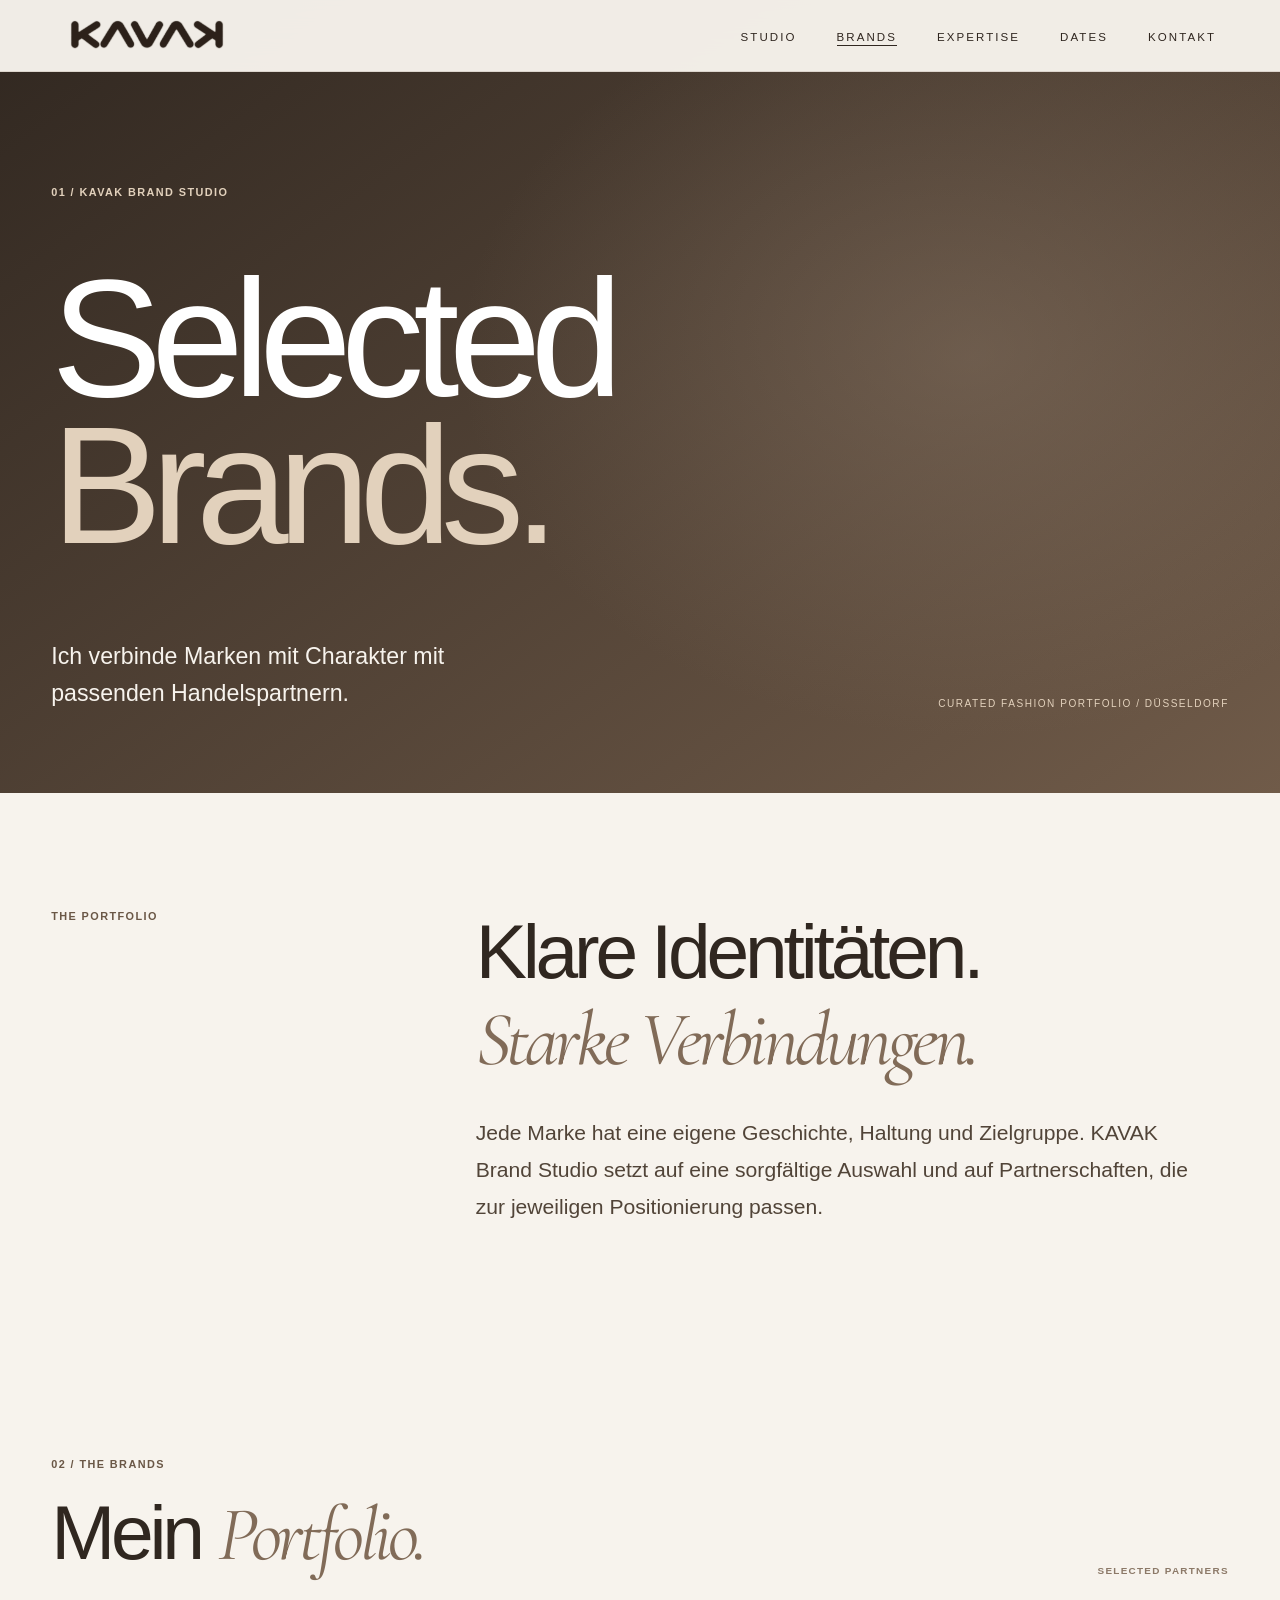
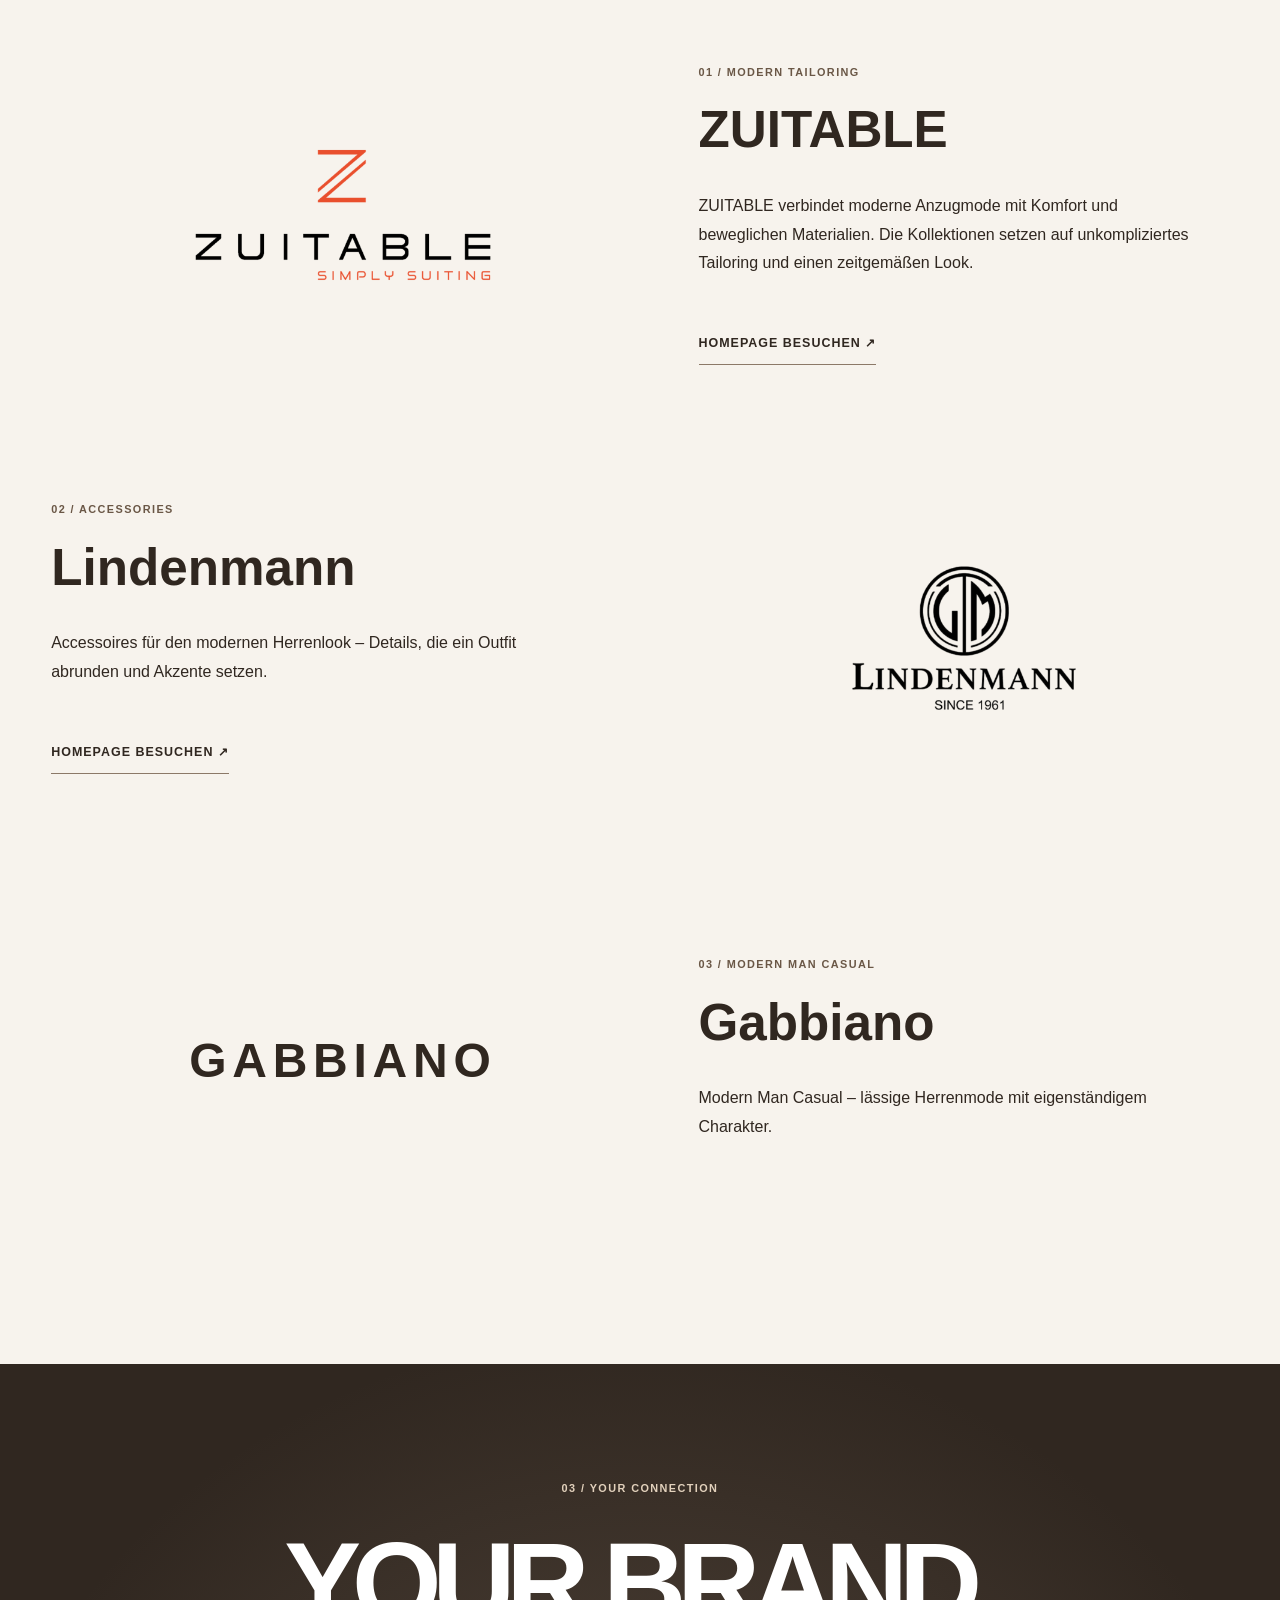
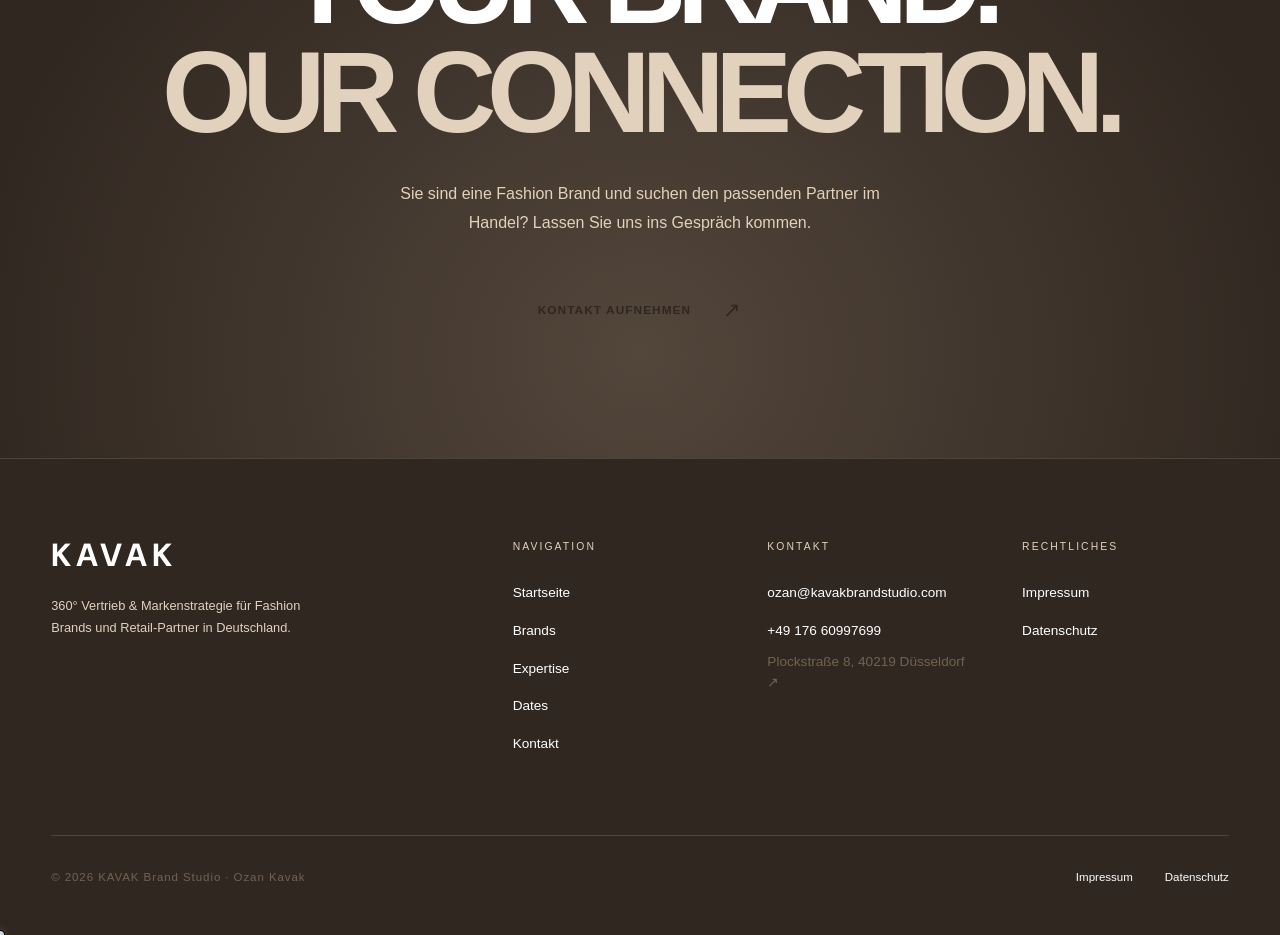
==== brands.html @ 0d3c3d38 "Match browser theme to Warm Luxury palette" ====
<!doctype html>
<html lang="de"><head><meta charset="utf-8"><meta name="viewport" content="width=device-width,initial-scale=1"><meta name="theme-color" content="#C4AB8E"><meta name="description" content="Entdecken Sie die Markenwelt von KAVAK Brand Studio – ausgewählte Fashion Brands und persönliche Vertriebspartnerschaften."><title>Brands | KAVAK Brand Studio</title><link rel="stylesheet" href="style.css"></head>
<body class="brands-editorial"><div id="nav-placeholder"></div><main id="main-content">
<section class="brands-hero"><div class="container"><p class="editorial-kicker">01 / KAVAK BRAND STUDIO</p><h1>Selected<br><em>Brands.</em></h1><div class="brands-hero__bottom"><p>Ich verbinde Marken mit Charakter mit passenden Handelspartnern.</p><span>CURATED FASHION PORTFOLIO / DÜSSELDORF</span></div></div></section>
<section class="brands-intro editorial-section"><div class="container brands-intro__grid"><p class="editorial-kicker">The Portfolio</p><div><h2 class="editorial-title">Klare Identitäten.<br><em>Starke Verbindungen.</em></h2><p class="editorial-body">Jede Marke hat eine eigene Geschichte, Haltung und Zielgruppe. KAVAK Brand Studio setzt auf eine sorgfältige Auswahl und auf Partnerschaften, die zur jeweiligen Positionierung passen.</p></div></div></section>
<section class="brands-collection editorial-section" aria-labelledby="brands-collection-heading"><div class="container"><div class="brands-collection__head"><div><p class="editorial-kicker">02 / The Brands</p><h2 id="brands-collection-heading" class="editorial-title">Mein <em>Portfolio.</em></h2></div><span class="brands-status">SELECTED PARTNERS</span></div>
<div class="brand-stories">
<article class="brand-story" id="zuitable"><div class="brand-story__visual"><img src="assets/images/zuitable-logo.png" alt="ZUITABLE Logo"></div><div class="brand-story__copy"><p class="editorial-kicker">01 / MODERN TAILORING</p><h3>ZUITABLE</h3><p>ZUITABLE verbindet moderne Anzugmode mit Komfort und beweglichen Materialien. Die Kollektionen setzen auf unkompliziertes Tailoring und einen zeitgemäßen Look.</p><a class="editorial-text-link" href="https://www.zuitable.com" target="_blank" rel="noopener noreferrer">Homepage besuchen ↗</a></div></article>
<article class="brand-story" id="lindenmann"><div class="brand-story__visual"><img src="assets/images/lindenmann-logo.png" alt="Lindenmann Logo"></div><div class="brand-story__copy"><p class="editorial-kicker">02 / ACCESSORIES</p><h3>Lindenmann</h3><p>Accessoires für den modernen Herrenlook – Details, die ein Outfit abrunden und Akzente setzen.</p><a class="editorial-text-link" href="https://www.lindenmann.com/" target="_blank" rel="noopener noreferrer">Homepage besuchen ↗</a></div></article>
<article class="brand-story" id="gabbiano"><div class="brand-story__visual brand-story__visual--text"><strong>GABBIANO</strong></div><div class="brand-story__copy"><p class="editorial-kicker">03 / MODERN MAN CASUAL</p><h3>Gabbiano</h3><p>Modern Man Casual – lässige Herrenmode mit eigenständigem Charakter.</p></div></article>
</div>
</div></section>
<section class="brands-partner editorial-section"><div class="container brands-partner__inner"><p class="editorial-kicker">03 / Your Connection</p><h2>YOUR BRAND.<br><em>OUR CONNECTION.</em></h2><p>Sie sind eine Fashion Brand und suchen den passenden Partner im Handel? Lassen Sie uns ins Gespräch kommen.</p><a href="kontakt.html" class="editorial-action editorial-action--light">Kontakt aufnehmen <span aria-hidden="true">↗</span></a></div></section>
</main><div id="footer-placeholder"></div><script src="partials.js"></script><script src="main.js"></script></body></html>
---- style.css ----
/* ============================================
   KAVAK BRAND STUDIO — Style System
   Monochrome · Editorial · Refined
   ============================================ */

@import url('https://fonts.googleapis.com/css2?family=Cormorant+Garamond:ital,wght@0,300;0,400;0,500;1,300;1,400&family=Neue+Haas+Grotesk+Display+Pro:wght@400;500&display=swap');
/* Fallback stack if Neue Haas unavailable */
@import url('https://fonts.googleapis.com/css2?family=Cormorant+Garamond:ital,wght@0,300;0,400;0,500;1,300;1,400&family=DM+Sans:wght@300;400;500&display=swap');

/* ============================================
   CSS VARIABLES
   ============================================ */
:root {
  --black:       #0a0a0a;
  --white:       #f5f3f0;
  --gray-100:    #e8e5e0;
  --gray-200:    #c8c4be;
  --gray-400:    #888480;
  --gray-700:    #3a3835;
  --accent:      #1a1a1a;

  --font-serif:  'Cormorant Garamond', Georgia, serif;
  --font-sans:   'DM Sans', 'Neue Haas Grotesk Display Pro', Helvetica, sans-serif;

  --nav-height:  72px;
  --max-width:   1280px;

  --ease-out:    cubic-bezier(0.16, 1, 0.3, 1);
  --ease-in-out: cubic-bezier(0.76, 0, 0.24, 1);

  --transition:  0.6s var(--ease-out);
}

/* ============================================
   RESET & BASE
   ============================================ */
*, *::before, *::after {
  box-sizing: border-box;
  margin: 0;
  padding: 0;
}

html {
  font-size: 16px;
  scroll-behavior: smooth;
  -webkit-font-smoothing: antialiased;
}

body {
  background-color: var(--white);
  color: var(--black);
  font-family: var(--font-sans);
  font-weight: 300;
  line-height: 1.6;
  overflow-x: hidden;
}

img { display: block; max-width: 100%; height: auto; }
a   { color: inherit; text-decoration: none; }

/* ============================================
   TYPOGRAPHY SCALE
   ============================================ */
.t-display {
  font-family: var(--font-serif);
  font-size: clamp(3.5rem, 8vw, 9rem);
  font-weight: 300;
  line-height: 0.95;
  letter-spacing: -0.02em;
}
.t-display-italic {
  font-family: var(--font-serif);
  font-size: clamp(3.5rem, 8vw, 9rem);
  font-weight: 300;
  font-style: italic;
  line-height: 0.95;
  letter-spacing: -0.01em;
}
.t-headline {
  font-family: var(--font-serif);
  font-size: clamp(2rem, 4vw, 4.5rem);
  font-weight: 300;
  line-height: 1.1;
  letter-spacing: -0.01em;
}
.t-subheadline {
  font-family: var(--font-sans);
  font-size: clamp(0.65rem, 1vw, 0.75rem);
  font-weight: 500;
  letter-spacing: 0.2em;
  text-transform: uppercase;
}
.t-body {
  font-family: var(--font-sans);
  font-size: clamp(0.875rem, 1.2vw, 1rem);
  font-weight: 300;
  line-height: 1.75;
  color: var(--gray-700);
}
.t-small {
  font-family: var(--font-sans);
  font-size: 0.75rem;
  letter-spacing: 0.08em;
  color: var(--gray-400);
}

/* ============================================
   LAYOUT UTILITIES
   ============================================ */
.container {
  width: 100%;
  max-width: var(--max-width);
  margin-inline: auto;
  padding-inline: clamp(1.5rem, 5vw, 5rem);
}
.grid-12 {
  display: grid;
  grid-template-columns: repeat(12, 1fr);
  gap: 1.5rem;
}
.section-pad {
  padding-block: clamp(5rem, 10vw, 10rem);
}
.section-pad-sm {
  padding-block: clamp(3rem, 6vw, 6rem);
}
.flex-center { display: flex; align-items: center; justify-content: center; }
.flex-between { display: flex; align-items: center; justify-content: space-between; }

/* Alternating section bg */
.bg-white { background-color: var(--white); }
.bg-black { background-color: var(--black); color: var(--white); }
.bg-gray  { background-color: var(--gray-100); }

/* ============================================
   NAVIGATION
   ============================================ */
.nav {
  position: fixed;
  top: 0;
  left: 0;
  right: 0;
  z-index: 100;
  height: var(--nav-height);
  display: flex;
  align-items: center;
  transition: background var(--transition), border-color var(--transition);
}
.nav.scrolled {
  background: rgba(245, 243, 240, 0.92);
  backdrop-filter: blur(12px);
  border-bottom: 1px solid var(--gray-100);
}
.nav.dark-bg.scrolled {
  background: rgba(10, 10, 10, 0.92);
  border-bottom: 1px solid var(--gray-700);
}
.nav__inner {
  width: 100%;
  max-width: var(--max-width);
  margin-inline: auto;
  padding-inline: clamp(1.5rem, 5vw, 5rem);
  display: flex;
  align-items: center;
  justify-content: space-between;
}
.nav__logo {
  font-family: var(--font-serif);
  font-size: 1.4rem;
  font-weight: 400;
  letter-spacing: 0.06em;
  text-transform: uppercase;
}
.nav__logo span {
  font-style: italic;
  font-weight: 300;
}
.nav__links {
  display: flex;
  gap: 2.5rem;
  list-style: none;
}
.nav__links a {
  font-size: 0.72rem;
  letter-spacing: 0.18em;
  text-transform: uppercase;
  color: var(--gray-700);
  transition: color 0.3s;
  position: relative;
}
.nav__links a::after {
  content: '';
  position: absolute;
  bottom: -3px;
  left: 0;
  width: 0;
  height: 1px;
  background: var(--black);
  transition: width var(--transition);
}
.nav__links a:hover { color: var(--black); }
.nav__links a:hover::after { width: 100%; }
.nav__links a.active { color: var(--black); }
.nav__links a.active::after { width: 100%; }

/* Dark nav variant */
.nav--dark .nav__links a { color: var(--gray-200); }
.nav--dark .nav__links a::after { background: var(--white); }
.nav--dark .nav__links a:hover { color: var(--white); }
.nav--dark .nav__logo { color: var(--white); }

/* Hamburger */
.nav__hamburger {
  display: none;
  flex-direction: column;
  gap: 5px;
  cursor: pointer;
  padding: 4px;
  background: none;
  border: none;
}
.nav__hamburger span {
  display: block;
  width: 24px;
  height: 1px;
  background: var(--black);
  transition: var(--transition);
}
.nav--dark .nav__hamburger span { background: var(--white); }
.nav__hamburger.open span:nth-child(1) { transform: translateY(6px) rotate(45deg); }
.nav__hamburger.open span:nth-child(2) { opacity: 0; }
.nav__hamburger.open span:nth-child(3) { transform: translateY(-6px) rotate(-45deg); }

/* Mobile menu */
.nav__mobile {
  position: fixed;
  top: var(--nav-height);
  left: 0;
  right: 0;
  bottom: 0;
  background: var(--white);
  display: flex;
  flex-direction: column;
  align-items: center;
  justify-content: center;
  gap: 3rem;
  list-style: none;
  transform: translateX(100%);
  transition: transform var(--transition);
  z-index: 99;
}
.nav__mobile.open { transform: translateX(0); }
.nav__mobile a {
  font-family: var(--font-serif);
  font-size: 2.5rem;
  font-weight: 300;
}

/* ============================================
   BUTTONS & LINKS
   ============================================ */
.btn {
  display: inline-flex;
  align-items: center;
  gap: 0.75rem;
  padding: 0.875rem 2rem;
  border: 1px solid currentColor;
  font-size: 0.72rem;
  letter-spacing: 0.2em;
  text-transform: uppercase;
  cursor: pointer;
  transition: background var(--transition), color var(--transition);
  background: transparent;
}
.btn:hover { background: var(--black); color: var(--white); border-color: var(--black); }
.btn--filled { background: var(--black); color: var(--white); border-color: var(--black); }
.btn--filled:hover { background: var(--white); color: var(--black); }
.btn--white { border-color: var(--white); color: var(--white); }
.btn--white:hover { background: var(--white); color: var(--black); }

.link-arrow {
  display: inline-flex;
  align-items: center;
  gap: 0.5rem;
  font-size: 0.72rem;
  letter-spacing: 0.18em;
  text-transform: uppercase;
  border-bottom: 1px solid currentColor;
  padding-bottom: 2px;
  transition: gap var(--transition);
}
.link-arrow:hover { gap: 1rem; }
.link-arrow::after { content: '→'; }

/* ============================================
   DIVIDER
   ============================================ */
.divider {
  width: 100%;
  height: 1px;
  background: var(--gray-100);
}
.divider--dark { background: var(--gray-700); }

/* ============================================
   SCROLL REVEAL (base state)
   ============================================ */
.reveal {
  opacity: 0;
  transform: translateY(32px);
  transition: opacity 0.9s var(--ease-out), transform 0.9s var(--ease-out);
}
.reveal.in-view {
  opacity: 1;
  transform: translateY(0);
}
.reveal-delay-1 { transition-delay: 0.1s; }
.reveal-delay-2 { transition-delay: 0.2s; }
.reveal-delay-3 { transition-delay: 0.35s; }
.reveal-delay-4 { transition-delay: 0.5s; }

/* ============================================
   STAT BLOCKS
   ============================================ */
.stat-grid {
  display: grid;
  grid-template-columns: repeat(3, 1fr);
  gap: 1px;
  background: var(--gray-100);
}
.stat-item {
  background: var(--white);
  padding: 2.5rem;
  text-align: center;
}
.stat-item__number {
  font-family: var(--font-serif);
  font-size: clamp(2.5rem, 4vw, 4rem);
  font-weight: 300;
  line-height: 1;
  letter-spacing: -0.02em;
}
.stat-item__label { margin-top: 0.5rem; }

/* ============================================
   TICKER / MARQUEE
   ============================================ */
.ticker-wrap {
  overflow: hidden;
  border-top: 1px solid var(--gray-100);
  border-bottom: 1px solid var(--gray-100);
  padding-block: 1.25rem;
}
.ticker-track {
  display: flex;
  gap: 4rem;
  width: max-content;
  animation: ticker 28s linear infinite;
}
.ticker-wrap:hover .ticker-track { animation-play-state: paused; }
.ticker-item {
  display: flex;
  align-items: center;
  gap: 4rem;
  white-space: nowrap;
  font-size: 0.72rem;
  letter-spacing: 0.2em;
  text-transform: uppercase;
  color: var(--gray-400);
}
.ticker-item::after { content: '✦'; font-size: 0.5rem; }
@keyframes ticker {
  from { transform: translateX(0); }
  to   { transform: translateX(-50%); }
}

/* ============================================
   BRAND GRID
   ============================================ */
.brand-grid {
  display: grid;
  grid-template-columns: repeat(auto-fill, minmax(180px, 1fr));
  gap: 1px;
  background: var(--gray-100);
}
.brand-card {
  background: var(--white);
  aspect-ratio: 2 / 1;
  display: flex;
  align-items: center;
  justify-content: center;
  padding: 2rem;
  transition: background var(--transition);
  cursor: default;
}
.brand-card:hover { background: var(--gray-100); }
.brand-card img { max-height: 40px; filter: grayscale(1); opacity: 0.6; transition: opacity var(--transition); }
.brand-card:hover img { opacity: 1; }
.brand-card__name {
  font-family: var(--font-serif);
  font-size: 1.1rem;
  font-weight: 400;
  letter-spacing: 0.12em;
  text-transform: uppercase;
  color: var(--gray-400);
  transition: color var(--transition);
}
.brand-card:hover .brand-card__name { color: var(--black); }

/* ============================================
   SERVICE / PIE SECTION
   ============================================ */
.service-list {
  display: flex;
  flex-direction: column;
}
.service-item {
  display: grid;
  grid-template-columns: 3rem 1fr auto;
  align-items: center;
  gap: 2rem;
  padding: 1.75rem 0;
  border-bottom: 1px solid var(--gray-100);
  cursor: default;
  transition: padding-left var(--transition);
}
.service-item:hover { padding-left: 1rem; }
.service-item__num {
  font-family: var(--font-serif);
  font-size: 0.85rem;
  color: var(--gray-400);
}
.service-item__title {
  font-family: var(--font-serif);
  font-size: clamp(1.1rem, 1.8vw, 1.5rem);
  font-weight: 300;
}
.service-item__arrow {
  font-size: 1.2rem;
  color: var(--gray-200);
  transition: color var(--transition), transform var(--transition);
}
.service-item:hover .service-item__arrow { color: var(--black); transform: translateX(4px); }

/* ============================================
   SHOWROOM / GALLERY
   ============================================ */
.gallery-grid {
  display: grid;
  grid-template-columns: repeat(12, 1fr);
  grid-template-rows: auto;
  gap: 0.75rem;
}
.gallery-item {
  overflow: hidden;
  background: var(--gray-100);
}
.gallery-item img {
  width: 100%;
  height: 100%;
  object-fit: cover;
  transition: transform 0.8s var(--ease-out);
}
.gallery-item:hover img { transform: scale(1.04); }
.gallery-item--lg { grid-column: span 8; aspect-ratio: 16/9; }
.gallery-item--sm { grid-column: span 4; aspect-ratio: 4/5; }
.gallery-item--md { grid-column: span 6; aspect-ratio: 3/2; }
.gallery-item--xs { grid-column: span 4; aspect-ratio: 1; }

/* ============================================
   DATES / EVENTS TABLE
   ============================================ */
.events-table {
  width: 100%;
  border-collapse: collapse;
}
.events-table tr {
  border-bottom: 1px solid var(--gray-100);
  transition: background var(--transition);
}
.events-table tr:hover { background: var(--gray-100); }
.events-table td {
  padding: 1.5rem 1rem;
  vertical-align: middle;
}
.event-date {
  font-family: var(--font-serif);
  font-size: 1.5rem;
  font-weight: 300;
  white-space: nowrap;
}
.event-name {
  font-family: var(--font-sans);
  font-size: 0.875rem;
  font-weight: 400;
}
.event-location {
  font-size: 0.75rem;
  letter-spacing: 0.1em;
  color: var(--gray-400);
  text-transform: uppercase;
}
.event-badge {
  display: inline-block;
  padding: 0.25rem 0.75rem;
  border: 1px solid var(--gray-200);
  font-size: 0.65rem;
  letter-spacing: 0.15em;
  text-transform: uppercase;
  color: var(--gray-400);
}

/* ============================================
   CONTACT FORM
   ============================================ */
.form-group {
  display: flex;
  flex-direction: column;
  gap: 0.5rem;
  margin-bottom: 1.75rem;
}
.form-label {
  font-size: 0.65rem;
  letter-spacing: 0.2em;
  text-transform: uppercase;
  color: var(--gray-400);
}
.form-input,
.form-textarea {
  background: transparent;
  border: none;
  border-bottom: 1px solid var(--gray-200);
  padding: 0.75rem 0;
  font-family: var(--font-sans);
  font-size: 0.95rem;
  font-weight: 300;
  color: var(--black);
  outline: none;
  transition: border-color var(--transition);
  width: 100%;
}
.form-input:focus,
.form-textarea:focus { border-color: var(--black); }
.form-textarea { resize: none; min-height: 120px; }
.form-input::placeholder,
.form-textarea::placeholder { color: var(--gray-200); }

/* ============================================
   FOOTER
   ============================================ */
.footer {
  background: var(--black);
  color: var(--white);
  padding-block: 5rem 3rem;
}
.footer__grid {
  display: grid;
  grid-template-columns: 2fr 1fr 1fr 1fr;
  gap: 3rem;
  margin-bottom: 5rem;
}
.footer__logo {
  font-family: var(--font-serif);
  font-size: 1.6rem;
  font-weight: 300;
  letter-spacing: 0.06em;
  text-transform: uppercase;
  margin-bottom: 1.5rem;
}
.footer__tagline {
  font-size: 0.8rem;
  color: var(--gray-400);
  line-height: 1.7;
  max-width: 260px;
}
.footer__col-title {
  font-size: 0.65rem;
  letter-spacing: 0.2em;
  text-transform: uppercase;
  color: var(--gray-400);
  margin-bottom: 1.5rem;
}
.footer__links { list-style: none; }
.footer__links li + li { margin-top: 0.75rem; }
.footer__links a {
  font-size: 0.85rem;
  color: var(--gray-200);
  transition: color 0.3s;
}
.footer__links a:hover { color: var(--white); }
.footer__bottom {
  display: flex;
  align-items: center;
  justify-content: space-between;
  padding-top: 2rem;
  border-top: 1px solid var(--gray-700);
}
.footer__copy { font-size: 0.72rem; color: var(--gray-400); letter-spacing: 0.08em; }
.footer__legal { display: flex; gap: 2rem; }
.footer__legal a { font-size: 0.72rem; color: var(--gray-400); transition: color 0.3s; }
.footer__legal a:hover { color: var(--white); }

/* ============================================
   CURSOR (Desktop only)
   ============================================ */
@media (pointer: fine) {
  .cursor {
    position: fixed;
    width: 8px;
    height: 8px;
    border-radius: 50%;
    background: var(--black);
    pointer-events: none;
    z-index: 9999;
    transform: translate(-50%, -50%);
    transition: transform 0.1s, width 0.3s var(--ease-out), height 0.3s var(--ease-out), opacity 0.3s;
  }
  .cursor-ring {
    position: fixed;
    width: 40px;
    height: 40px;
    border-radius: 50%;
    border: 1px solid var(--black);
    pointer-events: none;
    z-index: 9998;
    transform: translate(-50%, -50%);
    transition: transform 0.5s var(--ease-out), width 0.4s var(--ease-out), height 0.4s var(--ease-out), opacity 0.3s;
  }
  .cursor.hover { width: 0; height: 0; opacity: 0; }
  .cursor-ring.hover { width: 64px; height: 64px; opacity: 0.5; }
  body { cursor: none; }
  a, button, .brand-card, .service-item, .gallery-item { cursor: none; }
}

/* ============================================
   PAGE TRANSITIONS
   ============================================ */
.page-transition {
  position: fixed;
  inset: 0;
  background: var(--black);
  z-index: 9990;
  transform: translateY(-100%);
  pointer-events: none;
}
.page-transition.entering { animation: page-in 0.5s var(--ease-in-out) forwards; }
.page-transition.leaving  { animation: page-out 0.5s var(--ease-in-out) forwards; }
@keyframes page-in  { from { transform: translateY(100%); } to { transform: translateY(0%); } }
@keyframes page-out { from { transform: translateY(0%); }  to { transform: translateY(-100%); } }

/* ============================================
   RESPONSIVE
   ============================================ */
@media (max-width: 1024px) {
  .footer__grid { grid-template-columns: 1fr 1fr; gap: 2rem; }
  .gallery-item--lg { grid-column: span 12; }
  .gallery-item--sm { grid-column: span 6; }
  .gallery-item--md { grid-column: span 6; }
  .gallery-item--xs { grid-column: span 6; }
}

@media (max-width: 768px) {
  .nav__links { display: none; }
  .nav__hamburger { display: flex; }
  .stat-grid { grid-template-columns: 1fr; }
  .grid-12 { grid-template-columns: 1fr; }
  .footer__grid { grid-template-columns: 1fr; }
  .footer__bottom { flex-direction: column; gap: 1rem; text-align: center; }
  .gallery-item--lg,
  .gallery-item--sm,
  .gallery-item--md,
  .gallery-item--xs { grid-column: span 12; }
  .service-item { grid-template-columns: 2rem 1fr auto; gap: 1rem; }
  .events-table thead { display: none; }
  .events-table td { display: block; padding: 0.5rem 0; }
  .events-table tr { display: block; padding: 1.5rem 0; border-bottom: 1px solid var(--gray-100); }
}

@media (max-width: 480px) {
  :root { --nav-height: 60px; }
  .brand-grid { grid-template-columns: repeat(2, 1fr); }
}


/* ============================================================
   KAVAK / ELECTRIC BLUE EDITORIAL — PHASE 1 DESIGN SYSTEM
   Brand signature: deep navy, electric blue, luminous editorial
   ============================================================ */
:root {
  --midnight: #302720;
  --midnight-deep: #302720;
  --navy: #514438;
  --electric-blue: #8C7968;
  --electric-bright: #C4AB8E;
  --blue-ice: #E2D1BC;
  --editorial-white: #F7F3ED;
  --editorial-paper: #F7F3ED;
  --black: #302720;
  --white: #F7F3ED;
  --font-serif: 'DM Sans', Arial, sans-serif;
  --font-sans: 'DM Sans', Arial, sans-serif;
  --glow-blue: 0 0 25px rgba(140,121,104,.35), 0 0 80px rgba(140,121,104,.14);
  --brand-radius: 4px;
}
html { scroll-behavior: smooth; }
body { background: var(--editorial-white); color: var(--midnight); }
::selection { background: var(--electric-blue); color: white; }
:focus-visible { outline: 2px solid var(--electric-bright); outline-offset: 4px; }
.t-display,.t-headline,.t-subheadline,.t-body,.t-small { font-family:var(--font-sans); }
.t-display,.t-headline { font-weight: 500; letter-spacing: -.055em; }
.t-headline em,.t-display em { font-style:normal; color:var(--electric-blue); }
.t-subheadline { letter-spacing: .19em; font-weight: 600; }
.bg-black { background:var(--midnight-deep); color:var(--editorial-white); }
.bg-white { background:var(--editorial-white); }
.bg-gray { background:var(--editorial-paper); }
.nav { background:rgba(48,39,32,.91); border-bottom:1px solid rgba(226,209,188,.14); backdrop-filter:blur(22px); -webkit-backdrop-filter:blur(22px); }
.nav__logo { font-family:var(--font-sans); font-weight:800; letter-spacing:.17em; color:white; font-size:1.1rem; }
.nav__logo span { font-size:.51rem; color:#E2D1BC; letter-spacing:.19em; font-weight:600; }
.nav__links a { color:#F7F3ED; font-weight:500; }
.nav__links a:hover,.nav__links a.active { color:#E2D1BC; }
.nav__hamburger span { background:var(--editorial-white); }
.nav__mobile { background:var(--midnight-deep); }
.nav__mobile a { color:var(--editorial-white); }
.footer { background:var(--midnight-deep); color:var(--editorial-white); border-top:1px solid rgba(226,209,188,.16); }
.footer__logo { font-family:var(--font-sans); font-weight:800; letter-spacing:.15em; color:var(--editorial-white); }
.footer__logo em { font-style:normal; font-weight:500; letter-spacing:.05em; color:var(--blue-ice); }
.footer__tagline { color:#E2D1BC; }
.btn { border-radius:var(--brand-radius); font-family:var(--font-sans); font-weight:600; letter-spacing:.1em; transition:background .25s, color .25s, box-shadow .25s, transform .25s; }
.btn--filled { background:var(--electric-blue); border-color:var(--electric-blue); color:white; }
.btn--filled:hover { background:var(--navy); border-color:var(--navy); color:white; box-shadow:var(--glow-blue); transform:translateY(-2px); }
.btn--white { background:var(--editorial-white); color:var(--midnight); border-color:var(--editorial-white); }
.btn--white:hover { background:#F7F3ED; border-color:#F7F3ED; color:var(--midnight); }
.link-arrow:hover { color:var(--electric-blue); }
.brand-card { border-color:#F7F3ED; transition:transform .35s,border-color .35s,box-shadow .35s; }
.brand-card:hover { transform:translateY(-4px); border-color:var(--electric-blue); box-shadow:0 20px 50px rgba(48,39,32,.08); }
.brand-card__name { font-family:var(--font-sans); font-weight:700; letter-spacing:-.03em; }
.service-item__arrow { color:var(--electric-blue); }
.stat-item__number { font-family:var(--font-sans); font-weight:600; letter-spacing:-.06em; }
.form-input:focus,.form-textarea:focus { border-color:var(--electric-blue); }
.hero.kavak-hero { isolation:isolate; background:var(--midnight-deep)!important; }
.kavak-hero::before { content:""; position:absolute; inset:-12%; z-index:0; background:radial-gradient(ellipse 49% 48% at 67% 40%,rgba(140,121,104,.55),transparent 75%),radial-gradient(ellipse 34% 35% at 39% 67%,rgba(140,121,104,.21),transparent 80%); pointer-events:none; }
.kavak-hero::after { content:""; position:absolute; inset:0; z-index:0; background:linear-gradient(90deg,rgba(48,39,32,.48),transparent 83%); pointer-events:none; }
.kavak-hero .container { position:relative;z-index:2; }
.kavak-hero h1 { font-family:var(--font-sans)!important; font-weight:600!important; letter-spacing:-.065em!important; font-size:clamp(3.1rem,7.4vw,8rem)!important; line-height:.97!important; text-wrap:balance; }
.kavak-hero h1 em { font-style:normal!important; color:#E2D1BC!important; text-shadow:0 0 32px rgba(140,121,104,.42); }
.kavak-hero .hero-eyebrow { color:#E2D1BC!important; text-transform:uppercase; letter-spacing:.2em; }
.kavak-hero .hero-signal { position:absolute; top:clamp(100px,16vh,210px);right:clamp(24px,7vw,115px); width:clamp(105px,18vw,265px); height:3px; border-radius:30px; background:#C4AB8E; box-shadow:0 0 12px #C4AB8E,0 0 45px #8C7968,0 0 90px rgba(140,121,104,.75); opacity:.94; z-index:1; }
.page-editorial-heading { font-family:var(--font-sans)!important;font-weight:600!important;letter-spacing:-.055em!important; }
@media(max-width:768px) {
  .kavak-hero h1 { font-size:clamp(2.7rem,11vw,5rem)!important; }
  .kavak-hero .hero-signal { right:10%;top:17%;width:100px; }
  .nav__logo { font-size:.95rem;letter-spacing:.12em; }
}
@media(prefers-reduced-motion:reduce) {
  *,*::before,*::after { scroll-behavior:auto!important;animation-duration:.01ms!important;transition-duration:.01ms!important; }
}


/* ==================================================
   PHASE 2 — ELECTRIC BLUE EDITORIAL / HOMEPAGE
   ================================================== */
.home-editorial { background:#F7F3ED; }
.home-editorial main { overflow:hidden; }
.home-editorial .reveal { transition-delay:0s; }
.editorial-hero { min-height:100svh; color:#fff; background:#302720; isolation:isolate; position:relative; padding:calc(var(--nav-height) + 3.3rem) 0 4rem; display:flex; align-items:stretch; }
.editorial-hero__light { position:absolute;inset:0;z-index:-1;pointer-events:none;background:radial-gradient(ellipse 40% 45% at 51% 39%,rgba(140,121,104,.71),transparent 75%),radial-gradient(ellipse 70% 55% at 74% 70%,rgba(140,121,104,.2),transparent 90%),linear-gradient(125deg,#302720,#302720 55%,#302720); }
.editorial-hero__content { display:flex;flex-direction:column;position:relative;width:100%; }
.editorial-hero__eyebrow,.editorial-eyebrow {font-size:.69rem;letter-spacing:.19em;text-transform:uppercase;font-weight:600;color:#E2D1BC;}
.editorial-hero__eyebrow span { color:#fff;opacity:.7; }
.editorial-hero__mark { display:flex;flex-direction:column;align-items:center;justify-content:center;flex:1;text-align:center;padding:5rem 0 3rem; }
.editorial-hero__mark>span { font-size:clamp(5rem,19vw,19rem);font-weight:700;line-height:.8;letter-spacing:.09em;padding-left:.09em;color:white;text-shadow:0 0 40px rgba(226,209,188,.35),0 0 110px rgba(140,121,104,.35); }
.editorial-hero__mark small {font-size:clamp(.6rem,1vw,.85rem);letter-spacing:.65em;padding-left:.65em;margin-top:2rem;color:#F7F3ED;}
.editorial-hero__bottom {display:grid;grid-template-columns:minmax(0,1.6fr) minmax(240px,.65fr);gap:4rem;align-items:end;}
.editorial-hero h1 {font-size:clamp(3.3rem,7.1vw,8.8rem);font-weight:600;letter-spacing:-.075em;line-height:.97;}
.editorial-hero h1 em {font-style:normal;color:#E2D1BC;}
.editorial-hero__aside {padding-bottom:.35rem;}
.editorial-hero__aside p {font-size:clamp(.95rem,1.3vw,1.08rem);line-height:1.75;color:#E2D1BC;margin-bottom:2rem;max-width:350px;}
.editorial-action {display:inline-flex;align-items:center;justify-content:space-between;gap:2rem;padding:1rem 1.35rem;font-size:.74rem;letter-spacing:.09em;text-transform:uppercase;font-weight:700;transition:transform .25s,background .25s;}
.editorial-action span {font-size:1.3rem;font-weight:400;}
.editorial-action--light {background:#fff;color:#302720;}
.editorial-action--light:hover {background:#E2D1BC;transform:translateY(-3px);}
.editorial-scroll {display:flex;align-items:center;justify-content:space-between;gap:.8rem;margin-top:4rem;align-self:flex-end;font-size:.65rem;letter-spacing:.2em;text-transform:uppercase;color:#E2D1BC;}
.editorial-scroll span {font-size:1.3rem;}
.editorial-strip {background:#514438;color:#F7F3ED;}
.editorial-strip__inner {display:flex;justify-content:space-between;align-items:center;gap:1.5rem;flex-wrap:wrap;padding-top:1.25rem;padding-bottom:1.25rem;}
.editorial-strip span {font-size:.64rem;font-weight:600;text-transform:uppercase;letter-spacing:.16em;white-space:nowrap;}
.editorial-strip i {height:4px;width:4px;border-radius:50%;background:#C4AB8E;}
.editorial-section {padding:clamp(5.5rem,10vw,10rem) 0;}
.editorial-two-col {display:grid;grid-template-columns:1fr 2fr;gap:5vw;}
.editorial-label,.editorial-kicker {font-size:.68rem;letter-spacing:.18em;text-transform:uppercase;font-weight:700;color:#8C7968;}
.editorial-index {color:#C4AB8E;margin-right:1rem;}
.editorial-title {font-size:clamp(2.8rem,6vw,7rem);font-weight:600;letter-spacing:-.075em;line-height:1.04;color:#302720;}
.editorial-title em {font-style:normal;color:#8C7968;}
.editorial-intro .editorial-title {margin:1.5rem 0 2.5rem;}
.editorial-body {max-width:740px;font-size:clamp(1rem,1.65vw,1.4rem);line-height:1.7;color:#514438;}
.editorial-text-link {display:inline-flex;justify-content:space-between;gap:2rem;align-items:center;border-bottom:1px solid #8C7968;padding:0 0 .65rem;margin-top:2rem;font-size:.78rem;letter-spacing:.08em;text-transform:uppercase;font-weight:700;color:#302720;}
.editorial-text-link span {font-size:1.4rem;color:#8C7968;}
.editorial-text-link:hover {color:#8C7968;}
.editorial-brands {background:#F7F3ED;}
.editorial-section-head {display:flex;justify-content:space-between;align-items:end;gap:2.5rem;margin-bottom:4rem;}
.editorial-section-head .editorial-title {margin-top:1.2rem;}
.editorial-brand-layout {display:grid;grid-template-columns:1.45fr 1fr;gap:3rem;align-items:stretch;}
.editorial-brand-feature__canvas {min-height:clamp(300px,45vw,600px);background:radial-gradient(ellipse at 65% 40%,#806A55,#302720 60%,#302720);position:relative;display:flex;align-items:center;justify-content:center;overflow:hidden;}
.editorial-brand-feature__monogram {font-weight:800;font-size:clamp(12rem,30vw,32rem);line-height:1;color:rgba(226,209,188,.045);transform:rotate(-14deg);user-select:none;}
.editorial-brand-feature__name {font-size:clamp(2.7rem,7vw,7rem);letter-spacing:.02em;font-weight:700;color:white;position:absolute;text-align:center;text-shadow:0 4px 40px rgba(0,0,0,.3);}
.editorial-brand-feature__vertical {position:absolute;left:1.6rem;top:2rem;writing-mode:vertical-rl;font-size:.65rem;letter-spacing:.3em;color:#E2D1BC;}
.editorial-brand-feature__meta {display:flex;justify-content:space-between;gap:1rem;padding-top:1rem;font-size:.65rem;text-transform:uppercase;letter-spacing:.12em;}
.editorial-brand-side {display:flex;flex-direction:column;justify-content:center;padding:clamp(1rem,4vw,4rem);}
.editorial-brand-side h3 {font-size:clamp(2rem,3.2vw,3.6rem);letter-spacing:-.06em;line-height:1.1;margin:1.5rem 0;color:#302720;}
.editorial-brand-side p {line-height:1.8;color:#806A55;}
.editorial-brand-side .editorial-note {font-size:.8rem;margin-top:2rem;color:#8C7968;}
.editorial-expertise {background:#F7F3ED;}
.editorial-head-description {max-width:320px;line-height:1.8;color:#806A55;}
.editorial-service-grid {display:grid;grid-template-columns:repeat(3,minmax(0,1fr));gap:1rem;}
.editorial-service-card {display:flex;flex-direction:column;min-height:365px;background:#F7F3ED;padding:2rem;position:relative;transition:background .3s,transform .3s;color:#302720;}
.editorial-service-card:hover {background:#F7F3ED;transform:translateY(-5px);}
.editorial-service-card>span {font-size:.66rem;letter-spacing:.15em;font-weight:700;color:#8C7968;}
.editorial-service-card h3 {font-size:clamp(1.8rem,2.5vw,3rem);letter-spacing:-.055em;line-height:1.1;margin:4rem 0 1.5rem;}
.editorial-service-card p {color:#806A55;font-size:.88rem;line-height:1.7;max-width:260px;}
.editorial-service-card b {position:absolute;right:2rem;bottom:2rem;color:#8C7968;font-size:1.5rem;font-weight:400;}
.editorial-founder {display:grid;grid-template-columns:1fr 1fr;min-height:620px;}
.editorial-founder__visual {position:relative;min-height:500px;background:linear-gradient(135deg,#302720,#8C7968 120%);display:flex;align-items:center;justify-content:center;overflow:hidden;}
.editorial-founder__visual::after {content:"";position:absolute;width:60%;aspect-ratio:1;filter:blur(60px);background:rgba(226,209,188,.3);border-radius:50%;}
.editorial-founder__visual-mark {font-size:clamp(8rem,20vw,21rem);font-weight:700;letter-spacing:-.13em;color:rgba(255,255,255,.8);z-index:1;}
.editorial-founder__visual-mark span {color:#C4AB8E;}
.editorial-founder__visual>span {position:absolute;bottom:2rem;left:2rem;z-index:1;font-size:.65rem;letter-spacing:.2em;color:#F7F3ED;}
.editorial-founder__copy {background:#F7F3ED;display:flex;align-items:center;padding:clamp(2.5rem,7vw,8rem);}
.editorial-founder__copy-inner {max-width:610px;}
.editorial-founder__copy .editorial-title {font-size:clamp(2.5rem,4vw,5rem);margin:1.6rem 0 2rem;}
.editorial-founder__copy p:not(.editorial-kicker) {line-height:1.85;color:#806A55;}
.editorial-signature {font-size:1.3rem;font-weight:700;letter-spacing:-.04em;margin-top:2.5rem;}
.editorial-signature span {display:block;font-size:.7rem;letter-spacing:.12em;text-transform:uppercase;font-weight:500;margin-top:.4rem;color:#8C7968;}
.editorial-contact {background:#302720;color:white;position:relative;text-align:center;isolation:isolate;}
.editorial-contact::before {content:"";position:absolute;inset:0;z-index:-1;background:radial-gradient(ellipse 45% 65% at 50% 75%,rgba(140,121,104,.42),transparent 85%);}
.editorial-contact .editorial-kicker {color:#E2D1BC;}
.editorial-contact h2 {font-size:clamp(3.5rem,10vw,11rem);line-height:.92;letter-spacing:-.09em;margin:3rem 0;font-weight:700;}
.editorial-contact h2 em {font-style:normal;color:#E2D1BC;text-shadow:0 0 40px rgba(140,121,104,.45);}
.editorial-contact__inner>p:not(.editorial-kicker) {max-width:500px;margin:0 auto 2rem;line-height:1.8;color:#E2D1BC;}
@media(max-width:900px) {
 .editorial-hero__bottom {grid-template-columns:1fr;gap:2rem;}
 .editorial-hero__mark {padding:4rem 0;}
 .editorial-two-col {grid-template-columns:1fr;gap:2rem;}
 .editorial-brand-layout {grid-template-columns:1fr;}
 .editorial-service-grid {grid-template-columns:1fr 1fr;}
 .editorial-founder {grid-template-columns:1fr;}
 .editorial-founder__visual {min-height:430px;}
 .editorial-founder__copy {padding:4rem 6vw;}
}
@media(max-width:600px) {
 .editorial-hero {padding-top:calc(var(--nav-height) + 2.5rem);padding-bottom:2rem;}
 .editorial-hero__eyebrow {font-size:.56rem;}
 .editorial-hero__mark {padding:6rem 0 5rem;}
 .editorial-hero__mark>span {font-size:clamp(4rem,17vw,7rem);}
 .editorial-hero__mark small {letter-spacing:.4em;padding-left:.4em;margin-top:1.5rem;}
 .editorial-hero h1 {font-size:clamp(2.7rem,11vw,5rem);}
 .editorial-hero__aside p {font-size:.95rem;}
 .editorial-scroll {margin-top:3rem;}
 .editorial-strip__inner {justify-content:center;gap:.8rem 1.2rem;}
 .editorial-strip span {font-size:.55rem;}
 .editorial-strip i {display:none;}
 .editorial-section-head {display:block;}
 .editorial-section-head .editorial-text-link {margin-top:2rem;}
 .editorial-service-grid {grid-template-columns:1fr;}
 .editorial-service-card {min-height:290px;}
 .editorial-service-card h3 {margin:2.5rem 0 1rem;}
 .editorial-brand-feature__canvas {min-height:360px;}
 .editorial-brand-feature__name {font-size:clamp(2.5rem,12vw,5rem);}
 .editorial-brand-side {padding:2rem 0 0;}
 .editorial-founder__visual {min-height:330px;}
 .editorial-contact h2 {font-size:clamp(3.4rem,13vw,6rem);}
}

/* Phase 3 — brands portfolio, intentionally no unconfirmed brands */
.brands-editorial{background:#F7F3ED}.brands-hero{background:#302720;color:#fff;padding:calc(var(--nav-height) + 7rem) 0 5rem;position:relative;overflow:hidden;isolation:isolate}.brands-hero::before{content:"";position:absolute;inset:0;z-index:-1;background:radial-gradient(ellipse 50% 60% at 76% 45%,rgba(140,121,104,.43),transparent 80%)}.brands-hero .editorial-kicker{color:#E2D1BC}.brands-hero h1{font-size:clamp(5rem,13vw,14rem);font-weight:700;line-height:.88;letter-spacing:-.09em;margin:4rem 0 5rem}.brands-hero h1 em{color:#E2D1BC;font-style:normal}.brands-hero__bottom{display:flex;align-items:end;justify-content:space-between;gap:2rem}.brands-hero__bottom p{font-size:clamp(1rem,2vw,1.45rem);max-width:490px;color:#F7F3ED}.brands-hero__bottom span{font-size:.63rem;letter-spacing:.15em;color:#E2D1BC}.brands-intro__grid{display:grid;grid-template-columns:1fr 2fr;gap:3rem}.brands-intro .editorial-title{margin-bottom:2rem}.brands-collection{background:#F7F3ED}.brands-collection__head{display:flex;justify-content:space-between;align-items:end;gap:2rem;margin-bottom:3rem}.brands-collection__head h2{margin-top:1rem}.brands-status{font-size:.62rem;font-weight:700;letter-spacing:.13em;color:#8C7968}.brands-pending{background:#302720;color:#fff;min-height:370px;padding:clamp(2rem,6vw,5rem);position:relative;overflow:hidden;display:flex;align-items:flex-start;flex-direction:column;justify-content:center}.brands-pending[hidden]{display:none}.brands-pending__signal{position:absolute;width:35%;height:130%;right:-8%;top:-15%;background:rgba(140,121,104,.28);filter:blur(65px);transform:rotate(18deg)}.brands-pending .editorial-kicker{color:#E2D1BC;position:relative}.brands-pending h3{font-size:clamp(2.6rem,6vw,6rem);letter-spacing:-.07em;font-weight:600;line-height:1.1;margin:1.4rem 0;position:relative}.brands-pending>p:last-child{color:#E2D1BC;max-width:520px;line-height:1.8;position:relative}.brands-collection__grid{display:grid;gap:2rem}.brands-entry{display:grid;grid-template-columns:1.2fr 1fr;background:#fff;min-height:420px}.brands-entry:nth-child(even) .brands-entry__visual{background:linear-gradient(145deg,#514438,#302720)}.brands-entry__visual{position:relative;display:flex;align-items:center;justify-content:center;background:linear-gradient(125deg,#302720,#806A55);overflow:hidden;min-height:320px}.brands-entry__visual img{position:absolute;width:100%;height:100%;object-fit:cover;inset:0}.brands-entry__wordmark{z-index:1;font-size:clamp(2rem,5vw,5rem);font-weight:700;letter-spacing:-.05em;color:white;text-align:center;text-shadow:0 8px 35px rgba(0,0,0,.4);overflow-wrap:anywhere;padding:1rem}.brands-entry__details{padding:clamp(2rem,5vw,5rem);display:flex;flex-direction:column;justify-content:center}.brands-entry__details h3{font-size:clamp(2rem,3vw,3.4rem);letter-spacing:-.06em;margin:1.2rem 0}.brands-entry__details>p:not(.editorial-kicker){line-height:1.8;color:#806A55}.brands-entry__details .editorial-text-link{align-self:flex-start}.brands-partner{background:#302720;color:#fff;text-align:center;isolation:isolate;position:relative}.brands-partner::before{content:"";position:absolute;inset:0;z-index:-1;background:radial-gradient(ellipse at 50% 85%,rgba(140,121,104,.38),transparent 75%)}.brands-partner .editorial-kicker{color:#E2D1BC}.brands-partner h2{font-size:clamp(3rem,9vw,10rem);line-height:.95;letter-spacing:-.08em;margin:2rem 0;font-weight:700}.brands-partner h2 em{color:#E2D1BC;font-style:normal}.brands-partner p:not(.editorial-kicker){max-width:500px;margin:0 auto 2.5rem;color:#E2D1BC;line-height:1.8}@media(max-width:768px){.brands-hero{padding-top:calc(var(--nav-height) + 4rem)}.brands-hero h1{font-size:clamp(4rem,16vw,8rem);margin:3rem 0}.brands-hero__bottom{align-items:start;flex-direction:column}.brands-intro__grid,.brands-entry{grid-template-columns:1fr}.brands-collection__head{align-items:start;flex-direction:column}.brands-entry__visual{min-height:290px}}

/* Phase 3.2 — Expertise */
.expertise-hero{position:relative;isolation:isolate;background:#302720;color:#fff;padding:calc(var(--nav-height) + 7rem) 0 6rem;overflow:hidden}.expertise-hero::before{content:"";position:absolute;inset:0;z-index:-1;background:radial-gradient(ellipse 48% 65% at 78% 42%,rgba(140,121,104,.52),transparent 80%)}.expertise-hero .editorial-kicker{color:#E2D1BC}.expertise-hero h1{font-size:clamp(3.7rem,10vw,11rem);letter-spacing:-.09em;line-height:.94;font-weight:700;margin:3.5rem 0 2.5rem}.expertise-hero h1 em,.expertise-cta h2 em{font-style:normal;color:#E2D1BC}.expertise-hero p:last-child{color:#E2D1BC;font-size:clamp(1rem,1.8vw,1.45rem)}.expertise-services{background:#F7F3ED}.expertise-services .editorial-section-head{margin-bottom:3rem}.expertise-editorial .service-detail{padding:3rem 0;display:grid;grid-template-columns:1fr 1.4fr;gap:3rem;border-bottom:1px solid #E2D1BC}.expertise-editorial .service-detail__num{font-family:var(--font-sans);font-size:.85rem;letter-spacing:.1em;color:#8C7968;margin-bottom:1.5rem}.expertise-editorial .service-detail__title{font-family:var(--font-sans);font-weight:600;letter-spacing:-.065em;line-height:1.15;font-size:clamp(2rem,3.1vw,3.7rem)}.expertise-editorial .service-detail .t-body{color:#806A55;font-size:1rem;line-height:1.85}.expertise-editorial .service-tags{display:flex;flex-wrap:wrap;gap:.5rem;margin-top:1.5rem}.expertise-editorial .tag{font-size:.65rem;letter-spacing:.1em;text-transform:uppercase;color:#806A55;border:1px solid #E2D1BC;padding:.5rem .8rem}.expertise-cta{background:#302720;color:#fff;text-align:center;position:relative;isolation:isolate}.expertise-cta::before{content:"";position:absolute;inset:0;z-index:-1;background:radial-gradient(ellipse 50% 70% at 50% 75%,rgba(140,121,104,.43),transparent 80%)}.expertise-cta .editorial-kicker{color:#E2D1BC}.expertise-cta h2{font-size:clamp(3rem,8vw,9rem);letter-spacing:-.085em;line-height:.94;margin:2.5rem 0;font-weight:700}.expertise-cta p:not(.editorial-kicker){color:#F7F3ED;margin-bottom:2rem}@media(max-width:768px){.expertise-hero{padding-top:calc(var(--nav-height) + 4rem)}.expertise-editorial .service-detail{grid-template-columns:1fr;gap:1rem}}

/* PHASE 3.3 — MEET ME / FOUNDER PAGE */
.studio-page{background:#F7F3ED}.studio-kicker{font-size:.7rem;letter-spacing:.19em;text-transform:uppercase;font-weight:700;color:#8C7968}.studio-hero{background:#302720;color:white;padding:calc(var(--nav-height) + 4rem) 0 5rem;position:relative;overflow:hidden}.studio-hero::before{content:"";position:absolute;inset:0;pointer-events:none;background:radial-gradient(ellipse at 63% 43%,rgba(140,121,104,.32),transparent 66%)}.studio-hero__grid{position:relative;display:grid;grid-template-columns:1.1fr .9fr;gap:5vw;align-items:center}.studio-hero .studio-kicker,.studio-finale .studio-kicker{color:#E2D1BC}.studio-hero h1{font-size:clamp(6rem,13vw,15rem);letter-spacing:-.1em;line-height:.86;margin:3.5rem 0;font-weight:700}.studio-hero h1 em,.studio-finale h2 em{color:#E2D1BC;font-style:normal}.studio-hero__lead{font-size:clamp(1.1rem,1.7vw,1.5rem);line-height:1.65;max-width:500px;color:#F7F3ED}.studio-anchor{display:inline-flex;gap:3rem;align-items:center;font-size:.7rem;letter-spacing:.14em;text-transform:uppercase;border-bottom:1px solid #E2D1BC;padding:0 0 .8rem;margin-top:3rem;color:white}.studio-anchor span{font-size:1.4rem}.studio-portrait{min-height:clamp(420px,55vw,700px);background:linear-gradient(130deg,#302720,#8C7968);position:relative;display:flex;align-items:center;justify-content:center;overflow:hidden}.studio-portrait::before{content:"";position:absolute;width:75%;aspect-ratio:1;background:#C4AB8E;filter:blur(100px);opacity:.5}.studio-portrait__letter{position:relative;font-size:clamp(10rem,23vw,23rem);font-weight:700;letter-spacing:-.15em;color:rgba(255,255,255,.9)}.studio-portrait__letter span{color:#E2D1BC}.studio-portrait__note{position:absolute;bottom:2rem;left:2rem;color:#F7F3ED;font-size:.65rem;letter-spacing:.2em}.studio-section{padding:clamp(5rem,10vw,10rem) 0}.studio-split{display:grid;grid-template-columns:1fr 2fr;gap:5vw}.studio-section h2{font-size:clamp(3rem,6.7vw,7.5rem);line-height:1;letter-spacing:-.08em;font-weight:700;margin-bottom:2rem}.studio-section h2 em{font-style:normal;color:#8C7968}.studio-split>div>p{max-width:780px;font-size:clamp(1.05rem,1.5vw,1.3rem);line-height:1.8;margin-top:1.4rem;color:#806A55}.studio-journey{background:#F7F3ED}.studio-section-head{display:grid;grid-template-columns:1fr 2fr;gap:1.5rem 5vw;align-items:end;margin-bottom:4rem}.studio-section-head h2{margin:0}.studio-section-head>p:last-child{grid-column:2;color:#8C7968}.studio-timeline{border-top:1px solid #E2D1BC}.studio-timeline article{display:grid;grid-template-columns:1fr 2fr 50px;gap:2rem;padding:2.3rem 0;border-bottom:1px solid #E2D1BC;align-items:center}.studio-timeline article>span{font-size:.78rem;color:#8C7968;letter-spacing:.1em;font-weight:700}.studio-timeline h3{font-size:clamp(1.5rem,2.7vw,2.6rem);font-weight:650;letter-spacing:-.06em;line-height:1.2}.studio-timeline article p{font-size:.95rem;color:#8C7968;margin-top:.6rem}.studio-timeline b{font-size:.7rem;color:#C4AB8E;text-align:right}.studio-timeline__note{font-size:.75rem;color:#8C7968;margin-top:2rem}.studio-philosophy{background:#302720;color:#fff}.studio-philosophy .studio-kicker{color:#E2D1BC}.studio-philosophy h2{color:white}.studio-philosophy h2 em{color:#E2D1BC}.studio-philosophy .studio-split>div>p{color:#E2D1BC}.studio-values{display:grid;grid-template-columns:repeat(3,1fr);gap:1.5rem;margin-top:4rem}.studio-values>div{border-top:1px solid #8C7968;padding-top:1.3rem}.studio-values span{display:block;color:#E2D1BC;font-size:.7rem;margin-bottom:1.2rem}.studio-values strong{display:block;font-size:1.15rem;margin-bottom:.6rem}.studio-values p{font-size:.9rem;color:#E2D1BC;line-height:1.6}.studio-vision{background:#F7F3ED}.studio-finale{background:#302720;color:white;text-align:center;position:relative;isolation:isolate}.studio-finale::before{content:"";position:absolute;inset:0;z-index:-1;background:radial-gradient(ellipse at 50% 75%,rgba(140,121,104,.43),transparent 70%)}.studio-finale h2{margin:2.5rem 0}.studio-finale>div>p:not(.studio-kicker){color:#F7F3ED;max-width:540px;margin:0 auto 2.3rem;line-height:1.8}@media(max-width:800px){.studio-hero__grid,.studio-split,.studio-section-head{grid-template-columns:1fr}.studio-hero h1{font-size:clamp(6rem,18vw,11rem)}.studio-portrait{min-height:440px}.studio-section-head>p:last-child{grid-column:1}.studio-values{grid-template-columns:1fr}.studio-timeline article{grid-template-columns:1fr 30px;gap:1rem}.studio-timeline article>span{grid-column:1/-1}.studio-timeline b{grid-column:2;grid-row:2}.studio-timeline article>div{grid-column:1;grid-row:2}}@media(max-width:480px){.studio-hero{padding-top:calc(var(--nav-height) + 3rem)}.studio-hero h1{font-size:clamp(5rem,21vw,8rem)}.studio-portrait{min-height:340px}.studio-section h2{font-size:clamp(2.8rem,11vw,5rem)}}

.contact-honeypot{position:absolute;width:1px;height:1px;overflow:hidden;clip-path:inset(50%)}.contact-feedback{min-height:1.5em;margin-top:1rem;font-size:.9rem}.contact-feedback.is-success{color:#177046}.contact-feedback.is-error{color:#b52a42}

/* Refinement: elegant navy typography while preserving electric ambient glow */
:root{--electric-blue:#806A55;--electric-bright:#8C7968}
.nav.scrolled:not(.dark-bg){background:rgba(245,243,240,.96)!important}
.nav.scrolled:not(.dark-bg) .nav__logo,.nav.scrolled:not(.dark-bg) .nav__logo span,.nav.scrolled:not(.dark-bg) .nav__links a,.nav.scrolled:not(.dark-bg) .nav__links a.active{color:#302720!important}
.nav.scrolled:not(.dark-bg) .nav__links a::after{background:#302720!important}
.nav.scrolled:not(.dark-bg) .nav__hamburger span{background:#302720!important}
.brands-intro h2 em,.brands-collection h2 em,.expertise-intro h2 em,.expertise-services h2 em,.studio-about h2 em,.studio-vision h2 em,.editorial-title em{color:#806A55}
.expertise-item__index,.expertise-item__arrow,.studio-kicker,.studio-timeline article>span{color:#806A55}
@media(pointer:fine){.cursor{background:#fff!important;box-shadow:0 0 0 1px #302720,0 0 9px rgba(226,209,188,.8)!important;mix-blend-mode:difference}.cursor-ring{border:1.5px solid #fff!important;box-shadow:0 0 0 1px rgba(48,39,32,.5),0 0 13px rgba(226,209,188,.8)!important;mix-blend-mode:difference}}
@media(max-width:767px){.contact-info-column{grid-column:1/-1!important}.contact-form-column{grid-column:1/-1!important}.contact-form-spacer{display:none!important}.contact-info-column a{overflow-wrap:anywhere}}

/* Founder portrait: same responsive source on Home and Studio */
.editorial-founder__visual .founder-photo,.studio-portrait .founder-photo{position:absolute;inset:0;width:100%;height:100%;object-fit:cover;object-position:center 30%;z-index:2}.editorial-founder__visual:has(.founder-photo)::after,.studio-portrait:has(.founder-photo)::before{display:none}

/* Genuine KAVAK logo: readable in midnight header and warm scrolled navigation */
.nav__logo{display:inline-flex;align-items:center;flex-shrink:0;max-width:220px}.kavak-logo{display:block;max-width:100%;width:auto;object-fit:contain}.kavak-logo--header{height:46px;max-width:190px}.nav.scrolled:not(.dark-bg) .kavak-logo--header{filter:drop-shadow(0 0 1px rgba(48,39,32,.25))}.footer__logo{display:inline-flex;align-items:center}.kavak-logo--footer{height:68px;max-width:230px}@media(max-width:600px){.kavak-logo--header{height:38px;max-width:145px}.kavak-logo--footer{height:52px;max-width:190px}}

/* Portraits: preserve original 4:5 composition on all screen sizes */
.editorial-founder__visual{aspect-ratio:4/5;min-height:0!important;align-self:center;width:100%}
.studio-portrait{aspect-ratio:4/5;min-height:0!important;width:100%;align-self:center}
.editorial-founder__visual .founder-photo,.studio-portrait .founder-photo{object-fit:cover;object-position:center;width:100%;height:100%}
@media(max-width:600px){.editorial-founder__visual,.studio-portrait{aspect-ratio:4/5;min-height:0!important}}

/* Clean brand wordmark without image canvas / glow tile */
.nav__logo,.footer__logo{text-decoration:none!important}.kavak-wordmark{display:inline-block;font-family:'DM Sans',Arial,sans-serif;font-size:1.52rem;font-weight:750;letter-spacing:.16em;line-height:1;color:#fff;white-space:nowrap;transition:color .25s ease}.nav.scrolled:not(.dark-bg) .kavak-wordmark{color:#302720!important}.nav.dark-bg.scrolled .kavak-wordmark{color:#fff!important}.kavak-wordmark--footer{font-size:2rem;color:#fff}@media(max-width:600px){.kavak-wordmark{font-size:1.25rem}.kavak-wordmark--footer{font-size:1.65rem}}

/* Partner logos — consistent presentation without invented brand details */
.partner-logo-grid{display:grid;grid-template-columns:repeat(2,minmax(0,1fr));gap:1.25rem}.partner-logo-card{background:#fff;padding:1rem}.partner-logo-card__visual{position:relative;aspect-ratio:16/9;background:#F7F3ED;display:flex;justify-content:center;align-items:center;overflow:hidden}.partner-logo-card__fallback,.home-partners__visual>span{font-size:clamp(1.15rem,2.7vw,2rem);font-weight:650;letter-spacing:.1em;color:#302720;text-align:center;padding:1rem}.partner-logo-card__visual picture,.home-partners__visual picture{position:absolute;inset:0;display:flex;align-items:center;justify-content:center;padding:clamp(1.3rem,4vw,3rem)}.partner-logo-card__visual img,.home-partners__visual img{display:block;width:100%;height:100%;object-fit:contain}.partner-logo-card h3{font-size:.83rem;letter-spacing:.08em;margin:1.2rem .6rem .5rem;color:#302720}.partner-logos-note{font-size:.84rem;color:#8C7968;margin-top:1.5rem}.home-partners{display:grid;grid-template-columns:1fr 1fr;gap:1rem;min-width:0}.home-partners__card{background:#F7F3ED;display:flex;flex-direction:column;padding:1.15rem;min-width:0}.home-partners__label{font-size:.57rem;letter-spacing:.15em;color:#8C7968}.home-partners__visual{position:relative;aspect-ratio:4/5;display:flex;align-items:center;justify-content:center}.home-partners__visual picture{padding:clamp(.8rem,2.5vw,2rem)}@media(max-width:700px){.partner-logo-grid{grid-template-columns:1fr}.home-partners{gap:.5rem}.home-partners__card{padding:.65rem}.home-partners__label{font-size:.5rem}.home-partners__visual>span{font-size:clamp(.65rem,3.1vw,1.1rem);letter-spacing:.06em}}

/* Mobile QA fixes — prevent fixed 12-column spans forcing overflow */
@media(max-width:767px){.contact-info-column,.contact-form-column{grid-column:1/-1!important;min-width:0}.contact-form-spacer{display:none!important}#contactForm .grid-12>.form-group{grid-column:1/-1!important}#contactForm,.contact-form-column,.legal-content{min-width:0;max-width:100%}.contact-info-column a{overflow-wrap:anywhere;word-break:break-word}.expertise-hero h1,.studio-hero h1,.brands-hero h1{overflow-wrap:normal;max-width:100%}.partner-logo-card__visual{aspect-ratio:16/9}.studio-section,.editorial-section{overflow-x:clip}}@media(max-width:430px){.contact-info-column,.contact-form-column{width:100%}.form-input,.form-textarea{max-width:100%}}

/* Extended header identity */
.nav__logo{max-width:none}.nav__logo .kavak-wordmark{display:inline-flex;align-items:baseline;gap:.42em;letter-spacing:.1em;font-size:clamp(1rem,1.45vw,1.35rem)}.kavak-wordmark__sub{font-size:.49em;font-weight:600;letter-spacing:.21em;white-space:nowrap}@media(max-width:600px){.nav__logo .kavak-wordmark{font-size:1rem;gap:.32em}.kavak-wordmark__sub{font-size:.44em;letter-spacing:.12em}}@media(max-width:370px){.nav__logo .kavak-wordmark{font-size:.87rem}}

/* Curated Brands premium card presentation */
.curated-showcase__intro{max-width:640px;margin:0 0 2.5rem;color:#8C7968;font-size:clamp(.95rem,1.2vw,1.13rem);line-height:1.7}.curated-showcase__grid{display:grid;grid-template-columns:repeat(2,minmax(0,1fr));gap:clamp(1rem,2.3vw,2rem)}.curated-showcase__card{min-width:0;display:flex;flex-direction:column;text-decoration:none!important;color:#302720;background:#fff;border:1px solid rgba(48,39,32,.09);transition:transform .3s ease,box-shadow .3s ease,border-color .3s ease;overflow:hidden}.curated-showcase__card:hover,.curated-showcase__card:focus-visible{transform:translateY(-5px);box-shadow:0 22px 52px rgba(48,39,32,.1);border-color:rgba(140,121,104,.25)}.curated-showcase__card:focus-visible{outline:2px solid #8C7968;outline-offset:4px}.curated-showcase__art{display:flex;align-items:center;justify-content:center;min-height:0;aspect-ratio:1.9;background:#F7F3ED;padding:clamp(1.5rem,4.5vw,4.2rem);overflow:hidden}.curated-showcase__art img{display:block;width:100%;height:100%;max-width:390px;max-height:180px;object-fit:contain;transition:transform .4s ease}.curated-showcase__card:hover .curated-showcase__art img{transform:scale(1.045)}.curated-showcase__details{display:flex;justify-content:space-between;align-items:center;gap:1rem;padding:clamp(1.25rem,2vw,2rem) clamp(1.25rem,2.5vw,2.5rem) .85rem}.curated-showcase__eyebrow{font-size:.66rem;letter-spacing:.16em;color:#8C7968;font-weight:700;margin:0 0 .65rem}.curated-showcase__details h3{font-size:clamp(1.6rem,2.4vw,2.6rem);font-weight:650;letter-spacing:-.035em;line-height:1.15;margin:0 0 .4rem;color:#302720}.curated-showcase__details p:last-child{font-size:.93rem;line-height:1.5;color:#8C7968;margin:0}.curated-showcase__arrow{display:grid;place-items:center;border:1px solid #E2D1BC;border-radius:50%;width:44px;height:44px;flex-shrink:0;font-size:1.25rem;transition:background .25s,color .25s,border-color .25s}.curated-showcase__card:hover .curated-showcase__arrow{background:#302720;color:#fff;border-color:#302720}.curated-showcase__visit{display:block;margin:auto clamp(1.25rem,2.5vw,2.5rem) 1.75rem;padding-top:1rem;border-top:1px solid #F7F3ED;font-size:.77rem;letter-spacing:.06em;font-weight:650;text-transform:uppercase;color:#806A55}.curated-showcase__visit span{margin-left:.4rem}@media(max-width:700px){.curated-showcase__grid{grid-template-columns:1fr}.curated-showcase__intro{margin-bottom:1.65rem}.curated-showcase__art{aspect-ratio:2/1;padding:2.3rem}.curated-showcase__details{padding:1.2rem 1.35rem .7rem}.curated-showcase__visit{margin:0 1.35rem 1.35rem;padding-top:1rem}}@media(prefers-reduced-motion:reduce){.curated-showcase__card,.curated-showcase__art img{transition:none}.curated-showcase__card:hover{transform:none}}

/* KAVAK 2026 refreshed visual system */
.home-editorial .editorial-hero{background:linear-gradient(180deg,#302720 0%,#514438 20%,#F7F3ED 57%,#fff 83%);color:#302720}.home-editorial .editorial-hero__light{opacity:.35}.editorial-hero__brand{position:relative;z-index:2;display:flex;flex-direction:column;align-items:center;justify-content:center;gap:.55rem;margin:1.5rem auto 2rem;text-align:center}.editorial-hero__logo{display:block;width:min(100%,420px);height:auto;max-height:175px;object-fit:contain}.editorial-hero__identity{display:flex;flex-direction:column;gap:.1rem;color:#302720}.editorial-hero__identity strong{font-size:clamp(1.5rem,3vw,2.75rem);letter-spacing:.25em;line-height:1.2}.editorial-hero__identity span{font-size:.8rem;letter-spacing:.22em}.home-editorial .editorial-hero__bottom h1,.home-editorial .editorial-hero__aside p{color:#302720}.home-editorial .editorial-hero__aside .editorial-action{color:#302720;border-color:#302720}.home-editorial .editorial-scroll{color:#302720}.home-editorial .editorial-hero__eyebrow{color:#fff}.curated-showcase__grid{grid-template-columns:repeat(3,minmax(0,1fr))}.curated-showcase__art--text>span{font-size:clamp(1.6rem,3vw,3rem);font-weight:650;letter-spacing:.13em;color:#302720}.brand-stories{display:grid;gap:clamp(2rem,5vw,5rem)}.brand-story{display:grid;grid-template-columns:1.1fr 1fr;gap:clamp(1.5rem,5vw,5rem);align-items:center}.brand-story:nth-child(even) .brand-story__visual{order:2}.brand-story__visual{background:#F7F3ED;aspect-ratio:1.55;display:flex;flex-direction:column;align-items:center;justify-content:center;padding:clamp(1.5rem,5vw,4rem);gap:1.5rem}.brand-story__visual img{max-width:80%;max-height:150px;object-fit:contain}.brand-story__visual>span{font-size:.6rem;letter-spacing:.17em;color:#8C7968}.brand-story__visual--text>strong{font-size:clamp(1.6rem,4vw,3rem);letter-spacing:.12em}.brand-story__copy h3{font-size:clamp(2rem,4vw,4rem);margin:.5rem 0 1.3rem}.brand-story__copy>p:not(.editorial-kicker){line-height:1.8;max-width:500px;margin-bottom:1.5rem}.event-list{display:grid}.event-line{border-bottom:1px solid #F7F3ED;display:grid;grid-template-columns:220px 1fr;gap:2rem;align-items:start;padding:2rem 0}.event-line>time,.event-line>span{font-size:.88rem;letter-spacing:.08em;color:#8C7968}.event-line h2{font-size:clamp(1.4rem,2.5vw,2.2rem);margin:0 0 .5rem;color:#302720}.event-line p{color:#8C7968}.studio-impressions{text-align:center;background:#F7F3ED}.studio-impressions h2{font-size:clamp(2.5rem,6vw,6rem);line-height:1.08}.studio-impressions p{margin-top:1.5rem}.location-inner{display:grid;grid-template-columns:1fr 1fr;align-items:center;gap:3rem}.location-map{min-height:280px;background:linear-gradient(140deg,#F7F3ED,#F7F3ED);display:flex;flex-direction:column;align-items:center;justify-content:center;gap:.8rem;border:1px solid #E2D1BC;color:#302720;text-align:center}.location-map>span{font-size:2rem}.location-map strong{font-size:1.4rem;letter-spacing:.2em}.location-map small{font-size:.75rem}@media(max-width:850px){.curated-showcase__grid{grid-template-columns:1fr 1fr}.location-inner{grid-template-columns:1fr}}@media(max-width:700px){.curated-showcase__grid,.brand-story,.event-line{grid-template-columns:1fr}.brand-story:nth-child(even) .brand-story__visual{order:0}.event-line{gap:.6rem}.editorial-hero__brand{margin-top:2rem}.editorial-hero__identity strong{font-size:1.25rem}}

/* Hero: deep blue smoothly fades into pure white */
.home-editorial .editorial-hero{background:linear-gradient(180deg,#302720 0%,#514438 18%,#806A55 35%,#F7F3ED 55%,#ffffff 78%,#ffffff 100%)}
.home-editorial .editorial-hero__light{background:radial-gradient(ellipse 47% 30% at 50% 19%,rgba(140,121,104,.2),transparent 80%);opacity:1}

/* Refined KAVAK logo branding and reduced hero headline */
.nav__logo{max-width:210px;min-width:0;display:inline-flex;align-items:center;overflow:visible}
.kavak-logo--nav{display:block;width:clamp(120px,13vw,190px);height:56px;object-fit:contain;transition:filter .25s ease}
.nav.scrolled:not(.dark-bg) .kavak-logo--nav{filter:brightness(0) saturate(100%) invert(8%) sepia(31%) saturate(1713%) hue-rotate(184deg) brightness(86%)}
.home-editorial .editorial-hero__logo{width:min(90vw,650px);max-height:260px;object-fit:contain}
.home-editorial .editorial-hero__brand{margin-top:1rem;margin-bottom:1.75rem}
.home-editorial .editorial-hero__bottom h2{font-family:var(--font-sans);font-size:clamp(2.15rem,4.5vw,4.8rem);font-weight:700;letter-spacing:-.055em;line-height:1.09;color:#302720;max-width:920px;margin:0}
.home-editorial .editorial-hero__bottom h2 em{color:#806A55!important;font-style:normal;font-weight:800}
@media(max-width:700px){.kavak-logo--nav{width:125px;height:44px}.home-editorial .editorial-hero__logo{width:min(92vw,490px);max-height:190px}.home-editorial .editorial-hero__bottom h2{font-size:clamp(1.95rem,7vw,3.15rem);letter-spacing:-.04em}}


/* ==========================================================
   KAVAK / WARM LUXURY EDITORIAL v1.0
   Visual overrides only: preserves navigation, events, form
   submission, image sources and existing interactions.
   ========================================================== */
@import url('https://fonts.googleapis.com/css2?family=Manrope:wght@400;500;600;700&family=Cormorant+Garamond:ital,wght@0,400;0,500;1,400;1,500&display=swap');
:root{
  --black:#302720;--white:#ffffff;--gray-100:#F7F3ED;--gray-200:#D8CAB9;
  --gray-400:#736253;--gray-700:#514438;--accent:#C4AB8E;
  --sand:#C4AB8E;--champagne:#E2D1BC;--ivory:#F7F3ED;
  --taupe:#8C7968;--espresso:#302720;--body-ink:#514438;
  --font-sans:'Manrope',Arial,sans-serif;
  --font-serif:'Cormorant Garamond',Georgia,serif;
  --hero-gradient:linear-gradient(180deg,#AD9275 0%,#C4AB8E 35%,#E2D1BC 63%,#F7F3ED 85%,#fff 100%);
  --max-width:1280px;
}
html{scroll-padding-top:var(--nav-height)}
body{background:var(--ivory);color:var(--espresso);font-family:var(--font-sans);font-weight:400}
::selection{background:var(--champagne);color:var(--espresso)}
:focus-visible{outline:2px solid var(--espresso);outline-offset:4px}
.container{padding-inline:clamp(20px,4vw,64px)}
.editorial-section,.studio-section{scroll-margin-top:var(--nav-height)}
.editorial-title,.t-headline{color:var(--espresso);font-family:var(--font-sans);font-weight:500;letter-spacing:-.055em;line-height:1.12}
.editorial-title em,.t-headline em,.studio-section h2 em,.expertise-services h2 em,
.brands-collection h2 em,.brands-intro h2 em{font-family:var(--font-serif);font-weight:400;font-style:italic;color:#816B58}
.editorial-kicker,.editorial-label,.editorial-index,.t-subheadline,.studio-kicker{color:#6A5746;letter-spacing:.13em}
.editorial-body,.t-body,.editorial-head-description{color:var(--body-ink);line-height:1.75}
.editorial-section{padding-block:clamp(64px,9vw,144px)}
.editorial-intro,.editorial-expertise,.studio-vision,.studio-about{background:var(--ivory);color:var(--espresso)}
.editorial-brands,.editorial-journey,.studio-journey,.expertise-services,.studio-impressions{background:#EEE6DC;color:var(--espresso)}
.editorial-strip{background:var(--espresso)!important;color:var(--ivory)!important}
.editorial-strip__inner,.editorial-strip__inner span{color:var(--ivory)}
.home-editorial .editorial-hero{background:var(--hero-gradient)!important;color:var(--espresso)!important}
.home-editorial .editorial-hero__light{background:radial-gradient(ellipse 47% 33% at 50% 35%,rgba(255,248,232,.30),transparent 80%);opacity:1}
.home-editorial .editorial-hero__eyebrow{color:#fff!important;letter-spacing:.2em}
.home-editorial .editorial-hero__identity,.home-editorial .editorial-hero__bottom h2,
.home-editorial .editorial-hero__aside p,.home-editorial .editorial-scroll{color:var(--espresso)!important}
.home-editorial .editorial-hero__identity strong{font-family:var(--font-sans);font-weight:500;letter-spacing:.24em}
.home-editorial .editorial-hero__identity span{font-weight:400;letter-spacing:.21em}
.home-editorial .editorial-hero__bottom h2{font-family:var(--font-sans);font-weight:500;letter-spacing:-.055em;line-height:1.12}
.home-editorial .editorial-hero__bottom h2 em{font-family:var(--font-serif);font-style:italic!important;font-weight:500!important;color:#6C5744!important}
.home-editorial .editorial-hero__aside .editorial-action{color:var(--espresso);border-color:var(--espresso)}
.editorial-action,.btn--filled{background:var(--espresso);border-color:var(--espresso);color:#fff}
.editorial-action:hover,.btn--filled:hover{background:var(--sand);border-color:var(--sand);color:var(--espresso)}
.editorial-text-link,.editorial-action--light{color:var(--espresso)}
.nav{color:var(--espresso)}
.nav.scrolled,.nav.scrolled:not(.dark-bg),.nav.dark-bg.scrolled{background:rgba(247,243,237,.96)!important;border-bottom:1px solid #D8CAB9!important;backdrop-filter:blur(16px)}
.nav .nav__links a,.nav.scrolled .nav__links a,.nav.scrolled .nav__logo,.nav.scrolled .nav__links a.active{color:var(--espresso)!important}
.nav .nav__links a::after,.nav.scrolled .nav__links a::after{background:var(--espresso)!important}
.nav .nav__hamburger span,.nav.scrolled .nav__hamburger span{background:var(--espresso)!important}
.nav__mobile{background:var(--ivory)}
.nav.scrolled:not(.dark-bg) .kavak-logo--nav,.nav.scrolled .kavak-logo--nav{filter:brightness(0) saturate(100%) invert(14%) sepia(12%) saturate(1248%) hue-rotate(339deg) brightness(94%)}
.editorial-service-card,.curated-showcase__card{background:#fff;color:var(--espresso);border:1px solid #D8CAB9;box-shadow:none;transition:transform .3s ease,border-color .3s ease,background .3s ease}
.editorial-service-card:hover,.curated-showcase__card:hover{border-color:var(--sand);box-shadow:none;transform:translateY(-3px)}
.editorial-service-card h3,.curated-showcase__details h3,.curated-showcase__art--text>span{color:var(--espresso)}
.editorial-service-card>span,.curated-showcase__eyebrow,.curated-showcase__visit{color:#6A5746}
.curated-showcase__art,.home-partners__card,.brand-story__visual,.partner-logo-card__visual{background:#F7F3ED}
.curated-showcase__details h3{font-weight:600}
.curated-showcase__arrow{border-color:#D8CAB9;color:var(--espresso)}
.curated-showcase__card:hover .curated-showcase__arrow{background:var(--espresso);border-color:var(--espresso);color:#fff}
.curated-showcase__visit{border-top-color:#D8CAB9}
.curated-showcase__intro,.editorial-head-description,.partner-logos-note{color:var(--body-ink)}
.editorial-founder__copy{background:var(--espresso);color:#fff}
.editorial-founder__copy .editorial-title,.editorial-founder__copy .editorial-title em{color:#fff}
.editorial-founder__copy .editorial-kicker{color:var(--champagne)}
.editorial-founder__copy p{color:#E2D1BC}
.footer{background:var(--espresso)!important;color:#fff}
.footer a,.footer__links a{color:inherit}
.footer__tagline,.footer__col-title{color:var(--champagne)}
.form-input,.form-textarea{color:var(--espresso);border-color:#BBA891}
.form-input:focus,.form-textarea:focus{border-color:var(--espresso)}
.form-label{color:#685443}
input,textarea,select{accent-color:var(--espresso)}
.studio-hero,.brands-hero,.expertise-hero{background:linear-gradient(145deg,#302720,#705B49)!important;color:#fff}
.studio-hero::before,.expertise-hero::before,.expertise-cta::before,.studio-finale::before{background:radial-gradient(ellipse at 65% 50%,rgba(226,209,188,.23),transparent 70%)!important}
.studio-hero h1,.expertise-hero h1,.brands-hero h1{color:#fff;font-weight:500;letter-spacing:-.065em}
.studio-hero h1 em,.expertise-hero h1 em,.studio-finale h2 em,.expertise-cta h2 em{color:var(--champagne)!important;font-family:var(--font-serif);font-style:italic;font-weight:400}
.studio-hero__lead,.expertise-hero p:last-child{color:#F3EADF}
.studio-hero .studio-kicker,.expertise-hero .editorial-kicker{color:var(--champagne)}
.studio-portrait{background:linear-gradient(135deg,#8C7968,#C4AB8E)}
.studio-portrait::before{background:var(--champagne)}
.studio-portrait__letter span,.studio-timeline article>span,.expertise-editorial .service-detail__num{color:#806A55}
.studio-section h2{font-weight:500;letter-spacing:-.055em}
.studio-split>div>p,.studio-timeline article p,.studio-section-head>p:last-child{color:var(--body-ink)}
.studio-timeline,.studio-timeline article,.expertise-editorial .service-detail{border-color:#CBB9A4}
.studio-philosophy,.studio-finale,.expertise-cta{background:var(--espresso)!important;color:#fff}
.studio-philosophy .studio-kicker,.studio-philosophy h2 em,.studio-values span,.studio-finale .studio-kicker,.expertise-cta .editorial-kicker{color:var(--champagne)!important}
.studio-philosophy .studio-split>div>p,.studio-values p,.studio-finale>div>p:not(.studio-kicker),.expertise-cta p:not(.editorial-kicker){color:#E2D1BC}
.studio-values>div{border-color:#806A55}
.expertise-editorial .service-detail .t-body{color:var(--body-ink)}
.expertise-editorial .tag{color:#5B4737;border-color:#CBB9A4}
.event-line{border-color:#D8CAB9}
.event-line>time,.event-line>span,.event-line h2{color:var(--espresso)}
.event-line p{color:var(--body-ink)}
.location-map{background:linear-gradient(140deg,#E2D1BC,#F7F3ED);border-color:#CBB9A4;color:var(--espresso)}
@media(max-width:700px){
  .home-editorial .editorial-hero{background:var(--hero-gradient)!important}
  .editorial-section{padding-block:clamp(64px,10vw,80px)}
  .home-editorial .editorial-hero__bottom h2{font-size:clamp(1.95rem,7vw,3.15rem)}
}
@media(prefers-reduced-motion:reduce){
  .editorial-service-card,.curated-showcase__card{transition:none}
  .editorial-service-card:hover,.curated-showcase__card:hover{transform:none}
}


/* WARM LUXURY — FINAL CONTRAST AND HEADER QA */
:root{--electric-blue:#C4AB8E;--electric-bright:#8C7968}
body,.home-editorial,.studio-page{color:#302720}
.nav,.nav--dark,.nav.dark-bg,.nav.scrolled,.nav.dark-bg.scrolled,
.nav.scrolled:not(.dark-bg){background:rgba(247,243,237,.97)!important;color:#302720!important;border-bottom:1px solid rgba(140,121,104,.2)!important;backdrop-filter:blur(16px)}
.nav .nav__links a,.nav--dark .nav__links a,.nav.dark-bg .nav__links a,
.nav.scrolled .nav__links a,.nav .nav__logo,.nav--dark .nav__logo{color:#302720!important}
.nav .nav__links a::after,.nav--dark .nav__links a::after{background:#302720!important}
.nav .nav__hamburger span,.nav--dark .nav__hamburger span{background:#302720!important}
.nav .kavak-logo--nav,.nav.scrolled .kavak-logo--nav,.nav--dark .kavak-logo--nav{filter:brightness(0) saturate(100%) invert(14%) sepia(10%) saturate(1230%) hue-rotate(343deg) brightness(94%)!important}
.nav__mobile,.nav__mobile.open{background:#F7F3ED!important;color:#302720!important}
.nav__mobile a{color:#302720!important}
.btn--filled,.editorial-action:not(.editorial-action--light),button[type="submit"],
.contact-form button[type="submit"],.contact-form-column button[type="submit"]{background:#302720!important;color:#FFFFFF!important;border-color:#302720!important}
.btn--filled *, .editorial-action:not(.editorial-action--light) *,button[type="submit"] *{color:#FFFFFF!important}
.btn--filled:hover,.editorial-action:not(.editorial-action--light):hover,
button[type="submit"]:hover{background:#514438!important;color:#FFFFFF!important;border-color:#514438!important}
.btn--filled:hover *,button[type="submit"]:hover *{color:#FFFFFF!important}
.btn--white{background:#302720;color:#FFFFFF;border-color:#302720}
.btn--white:hover{background:#514438;color:#FFFFFF;border-color:#514438}
.editorial-action--light{background:transparent;color:#302720!important;border-color:#302720!important}
.editorial-action--light:hover{background:#302720!important;color:#FFFFFF!important}
a:focus-visible,button:focus-visible,input:focus-visible,textarea:focus-visible{outline:2px solid #806A55;outline-offset:3px}
@media(pointer:fine){.cursor{background:#FFFFFF!important;box-shadow:0 0 0 1px #302720,0 0 9px rgba(196,171,142,.65)!important}.cursor-ring{border-color:#FFFFFF!important;box-shadow:0 0 0 1px rgba(48,39,32,.5)!important}}
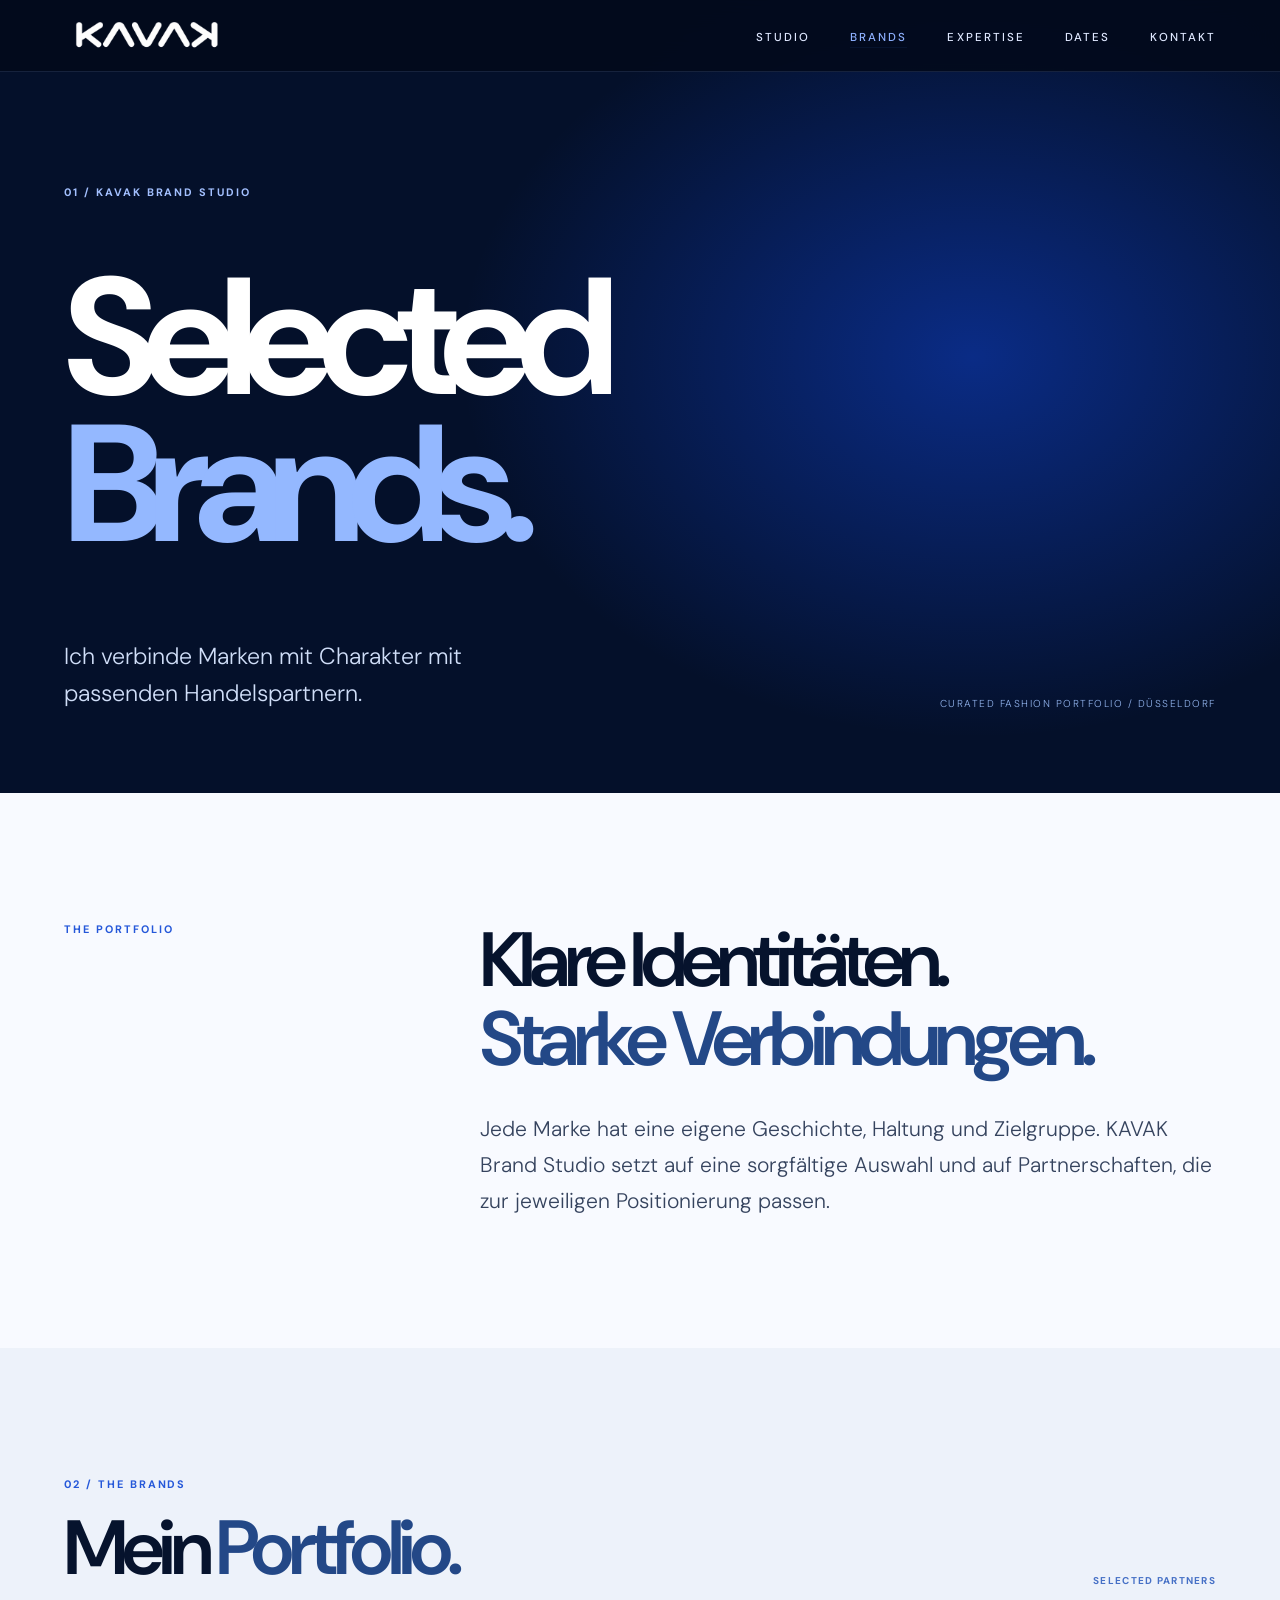
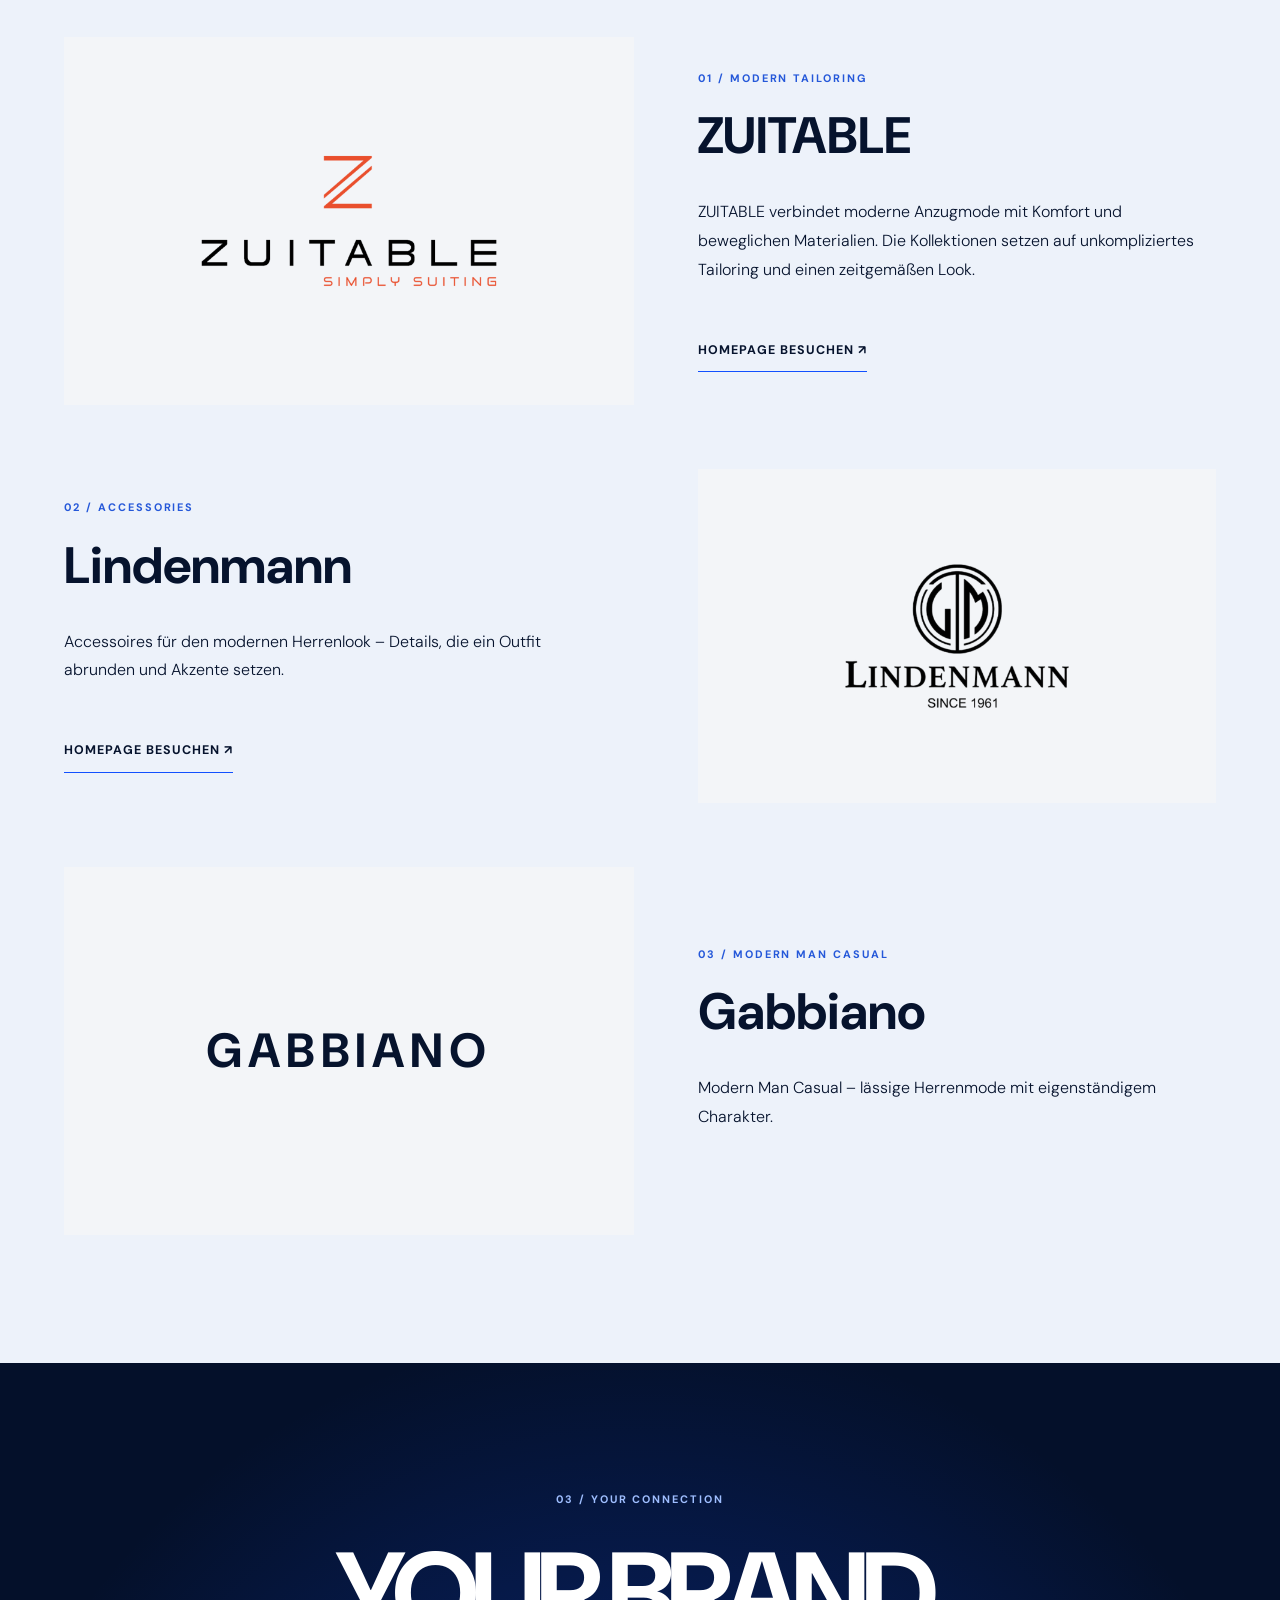
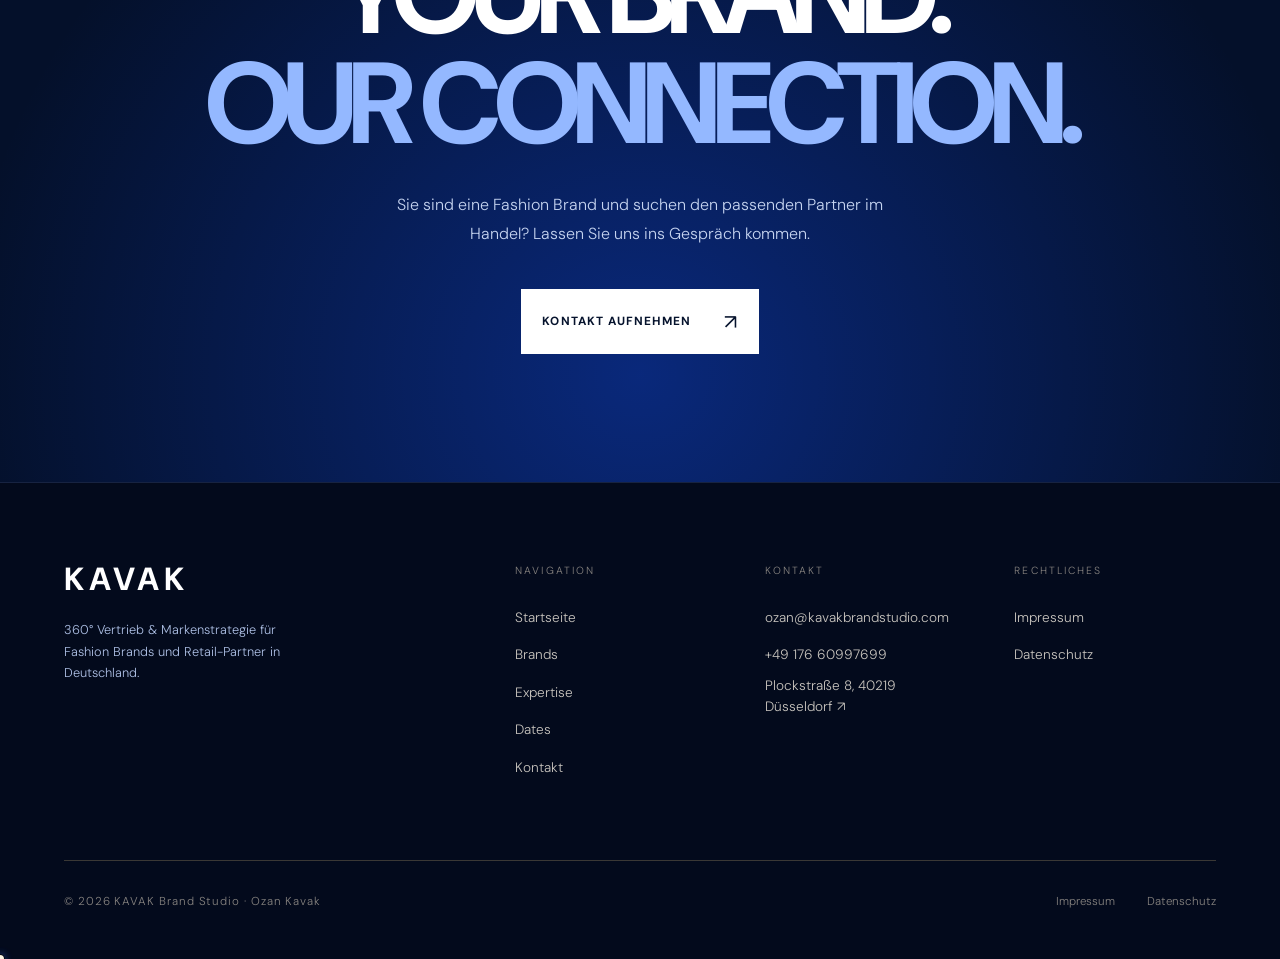
==== commit 934b0b6c: "Merge 92e6515954698388a8421637b9996dd6ec2bb252 into 46f17c7bc1be4e4588683e0660bef8578387eeea" ====
--- a/brands.html
+++ b/brands.html
@@ -1,5 +1,5 @@
 <!doctype html>
-<html lang="de"><head><meta charset="utf-8"><meta name="viewport" content="width=device-width,initial-scale=1"><meta name="theme-color" content="#C4AB8E"><meta name="description" content="Entdecken Sie die Markenwelt von KAVAK Brand Studio – ausgewählte Fashion Brands und persönliche Vertriebspartnerschaften."><title>Brands | KAVAK Brand Studio</title><link rel="stylesheet" href="style.css"></head>
+<html lang="de"><head><meta charset="utf-8"><meta name="viewport" content="width=device-width,initial-scale=1"><meta name="theme-color" content="#06132d"><meta name="description" content="Entdecken Sie die Markenwelt von KAVAK Brand Studio – ausgewählte Fashion Brands und persönliche Vertriebspartnerschaften."><title>Brands | KAVAK Brand Studio</title><link rel="stylesheet" href="style.css"></head>
 <body class="brands-editorial"><div id="nav-placeholder"></div><main id="main-content">
 <section class="brands-hero"><div class="container"><p class="editorial-kicker">01 / KAVAK BRAND STUDIO</p><h1>Selected<br><em>Brands.</em></h1><div class="brands-hero__bottom"><p>Ich verbinde Marken mit Charakter mit passenden Handelspartnern.</p><span>CURATED FASHION PORTFOLIO / DÜSSELDORF</span></div></div></section>
 <section class="brands-intro editorial-section"><div class="container brands-intro__grid"><p class="editorial-kicker">The Portfolio</p><div><h2 class="editorial-title">Klare Identitäten.<br><em>Starke Verbindungen.</em></h2><p class="editorial-body">Jede Marke hat eine eigene Geschichte, Haltung und Zielgruppe. KAVAK Brand Studio setzt auf eine sorgfältige Auswahl und auf Partnerschaften, die zur jeweiligen Positionierung passen.</p></div></div></section>
--- a/style.css
+++ b/style.css
@@ -687,19 +687,19 @@
    Brand signature: deep navy, electric blue, luminous editorial
    ============================================================ */
 :root {
-  --midnight: #302720;
-  --midnight-deep: #302720;
-  --navy: #514438;
-  --electric-blue: #8C7968;
-  --electric-bright: #C4AB8E;
-  --blue-ice: #E2D1BC;
-  --editorial-white: #F7F3ED;
-  --editorial-paper: #F7F3ED;
-  --black: #302720;
-  --white: #F7F3ED;
+  --midnight: #06132d;
+  --midnight-deep: #030a1c;
+  --navy: #0a2256;
+  --electric-blue: #1250ff;
+  --electric-bright: #3674ff;
+  --blue-ice: #9bbcff;
+  --editorial-white: #f8faff;
+  --editorial-paper: #f3f5fa;
+  --black: #06132d;
+  --white: #f8faff;
   --font-serif: 'DM Sans', Arial, sans-serif;
   --font-sans: 'DM Sans', Arial, sans-serif;
-  --glow-blue: 0 0 25px rgba(140,121,104,.35), 0 0 80px rgba(140,121,104,.14);
+  --glow-blue: 0 0 25px rgba(18,80,255,.35), 0 0 80px rgba(18,80,255,.14);
   --brand-radius: 4px;
 }
 html { scroll-behavior: smooth; }
@@ -713,38 +713,38 @@
 .bg-black { background:var(--midnight-deep); color:var(--editorial-white); }
 .bg-white { background:var(--editorial-white); }
 .bg-gray { background:var(--editorial-paper); }
-.nav { background:rgba(48,39,32,.91); border-bottom:1px solid rgba(226,209,188,.14); backdrop-filter:blur(22px); -webkit-backdrop-filter:blur(22px); }
+.nav { background:rgba(3,10,28,.91); border-bottom:1px solid rgba(145,178,255,.14); backdrop-filter:blur(22px); -webkit-backdrop-filter:blur(22px); }
 .nav__logo { font-family:var(--font-sans); font-weight:800; letter-spacing:.17em; color:white; font-size:1.1rem; }
-.nav__logo span { font-size:.51rem; color:#E2D1BC; letter-spacing:.19em; font-weight:600; }
-.nav__links a { color:#F7F3ED; font-weight:500; }
-.nav__links a:hover,.nav__links a.active { color:#E2D1BC; }
+.nav__logo span { font-size:.51rem; color:#9fbbff; letter-spacing:.19em; font-weight:600; }
+.nav__links a { color:#dfe8ff; font-weight:500; }
+.nav__links a:hover,.nav__links a.active { color:#8eb1ff; }
 .nav__hamburger span { background:var(--editorial-white); }
 .nav__mobile { background:var(--midnight-deep); }
 .nav__mobile a { color:var(--editorial-white); }
-.footer { background:var(--midnight-deep); color:var(--editorial-white); border-top:1px solid rgba(226,209,188,.16); }
+.footer { background:var(--midnight-deep); color:var(--editorial-white); border-top:1px solid rgba(122,168,255,.16); }
 .footer__logo { font-family:var(--font-sans); font-weight:800; letter-spacing:.15em; color:var(--editorial-white); }
 .footer__logo em { font-style:normal; font-weight:500; letter-spacing:.05em; color:var(--blue-ice); }
-.footer__tagline { color:#E2D1BC; }
+.footer__tagline { color:#adbfe4; }
 .btn { border-radius:var(--brand-radius); font-family:var(--font-sans); font-weight:600; letter-spacing:.1em; transition:background .25s, color .25s, box-shadow .25s, transform .25s; }
 .btn--filled { background:var(--electric-blue); border-color:var(--electric-blue); color:white; }
 .btn--filled:hover { background:var(--navy); border-color:var(--navy); color:white; box-shadow:var(--glow-blue); transform:translateY(-2px); }
 .btn--white { background:var(--editorial-white); color:var(--midnight); border-color:var(--editorial-white); }
-.btn--white:hover { background:#F7F3ED; border-color:#F7F3ED; color:var(--midnight); }
+.btn--white:hover { background:#dce6ff; border-color:#dce6ff; color:var(--midnight); }
 .link-arrow:hover { color:var(--electric-blue); }
-.brand-card { border-color:#F7F3ED; transition:transform .35s,border-color .35s,box-shadow .35s; }
-.brand-card:hover { transform:translateY(-4px); border-color:var(--electric-blue); box-shadow:0 20px 50px rgba(48,39,32,.08); }
+.brand-card { border-color:#d9e1f0; transition:transform .35s,border-color .35s,box-shadow .35s; }
+.brand-card:hover { transform:translateY(-4px); border-color:var(--electric-blue); box-shadow:0 20px 50px rgba(6,19,45,.08); }
 .brand-card__name { font-family:var(--font-sans); font-weight:700; letter-spacing:-.03em; }
 .service-item__arrow { color:var(--electric-blue); }
 .stat-item__number { font-family:var(--font-sans); font-weight:600; letter-spacing:-.06em; }
 .form-input:focus,.form-textarea:focus { border-color:var(--electric-blue); }
 .hero.kavak-hero { isolation:isolate; background:var(--midnight-deep)!important; }
-.kavak-hero::before { content:""; position:absolute; inset:-12%; z-index:0; background:radial-gradient(ellipse 49% 48% at 67% 40%,rgba(140,121,104,.55),transparent 75%),radial-gradient(ellipse 34% 35% at 39% 67%,rgba(140,121,104,.21),transparent 80%); pointer-events:none; }
-.kavak-hero::after { content:""; position:absolute; inset:0; z-index:0; background:linear-gradient(90deg,rgba(48,39,32,.48),transparent 83%); pointer-events:none; }
+.kavak-hero::before { content:""; position:absolute; inset:-12%; z-index:0; background:radial-gradient(ellipse 49% 48% at 67% 40%,rgba(21,77,255,.55),transparent 75%),radial-gradient(ellipse 34% 35% at 39% 67%,rgba(22,58,160,.21),transparent 80%); pointer-events:none; }
+.kavak-hero::after { content:""; position:absolute; inset:0; z-index:0; background:linear-gradient(90deg,rgba(3,10,28,.48),transparent 83%); pointer-events:none; }
 .kavak-hero .container { position:relative;z-index:2; }
 .kavak-hero h1 { font-family:var(--font-sans)!important; font-weight:600!important; letter-spacing:-.065em!important; font-size:clamp(3.1rem,7.4vw,8rem)!important; line-height:.97!important; text-wrap:balance; }
-.kavak-hero h1 em { font-style:normal!important; color:#E2D1BC!important; text-shadow:0 0 32px rgba(140,121,104,.42); }
-.kavak-hero .hero-eyebrow { color:#E2D1BC!important; text-transform:uppercase; letter-spacing:.2em; }
-.kavak-hero .hero-signal { position:absolute; top:clamp(100px,16vh,210px);right:clamp(24px,7vw,115px); width:clamp(105px,18vw,265px); height:3px; border-radius:30px; background:#C4AB8E; box-shadow:0 0 12px #C4AB8E,0 0 45px #8C7968,0 0 90px rgba(140,121,104,.75); opacity:.94; z-index:1; }
+.kavak-hero h1 em { font-style:normal!important; color:#94b5ff!important; text-shadow:0 0 32px rgba(46,108,255,.42); }
+.kavak-hero .hero-eyebrow { color:#a9c5ff!important; text-transform:uppercase; letter-spacing:.2em; }
+.kavak-hero .hero-signal { position:absolute; top:clamp(100px,16vh,210px);right:clamp(24px,7vw,115px); width:clamp(105px,18vw,265px); height:3px; border-radius:30px; background:#2466ff; box-shadow:0 0 12px #2466ff,0 0 45px #1250ff,0 0 90px rgba(18,80,255,.75); opacity:.94; z-index:1; }
 .page-editorial-heading { font-family:var(--font-sans)!important;font-weight:600!important;letter-spacing:-.055em!important; }
 @media(max-width:768px) {
   .kavak-hero h1 { font-size:clamp(2.7rem,11vw,5rem)!important; }
@@ -759,83 +759,83 @@
 /* ==================================================
    PHASE 2 — ELECTRIC BLUE EDITORIAL / HOMEPAGE
    ================================================== */
-.home-editorial { background:#F7F3ED; }
+.home-editorial { background:#f8faff; }
 .home-editorial main { overflow:hidden; }
 .home-editorial .reveal { transition-delay:0s; }
-.editorial-hero { min-height:100svh; color:#fff; background:#302720; isolation:isolate; position:relative; padding:calc(var(--nav-height) + 3.3rem) 0 4rem; display:flex; align-items:stretch; }
-.editorial-hero__light { position:absolute;inset:0;z-index:-1;pointer-events:none;background:radial-gradient(ellipse 40% 45% at 51% 39%,rgba(140,121,104,.71),transparent 75%),radial-gradient(ellipse 70% 55% at 74% 70%,rgba(140,121,104,.2),transparent 90%),linear-gradient(125deg,#302720,#302720 55%,#302720); }
+.editorial-hero { min-height:100svh; color:#fff; background:#030b20; isolation:isolate; position:relative; padding:calc(var(--nav-height) + 3.3rem) 0 4rem; display:flex; align-items:stretch; }
+.editorial-hero__light { position:absolute;inset:0;z-index:-1;pointer-events:none;background:radial-gradient(ellipse 40% 45% at 51% 39%,rgba(14,77,255,.71),transparent 75%),radial-gradient(ellipse 70% 55% at 74% 70%,rgba(0,51,156,.2),transparent 90%),linear-gradient(125deg,#030b20,#081a3f 55%,#020717); }
 .editorial-hero__content { display:flex;flex-direction:column;position:relative;width:100%; }
-.editorial-hero__eyebrow,.editorial-eyebrow {font-size:.69rem;letter-spacing:.19em;text-transform:uppercase;font-weight:600;color:#E2D1BC;}
+.editorial-hero__eyebrow,.editorial-eyebrow {font-size:.69rem;letter-spacing:.19em;text-transform:uppercase;font-weight:600;color:#a8c4ff;}
 .editorial-hero__eyebrow span { color:#fff;opacity:.7; }
 .editorial-hero__mark { display:flex;flex-direction:column;align-items:center;justify-content:center;flex:1;text-align:center;padding:5rem 0 3rem; }
-.editorial-hero__mark>span { font-size:clamp(5rem,19vw,19rem);font-weight:700;line-height:.8;letter-spacing:.09em;padding-left:.09em;color:white;text-shadow:0 0 40px rgba(226,209,188,.35),0 0 110px rgba(140,121,104,.35); }
-.editorial-hero__mark small {font-size:clamp(.6rem,1vw,.85rem);letter-spacing:.65em;padding-left:.65em;margin-top:2rem;color:#F7F3ED;}
+.editorial-hero__mark>span { font-size:clamp(5rem,19vw,19rem);font-weight:700;line-height:.8;letter-spacing:.09em;padding-left:.09em;color:white;text-shadow:0 0 40px rgba(90,148,255,.35),0 0 110px rgba(16,78,255,.35); }
+.editorial-hero__mark small {font-size:clamp(.6rem,1vw,.85rem);letter-spacing:.65em;padding-left:.65em;margin-top:2rem;color:#c4d5fa;}
 .editorial-hero__bottom {display:grid;grid-template-columns:minmax(0,1.6fr) minmax(240px,.65fr);gap:4rem;align-items:end;}
 .editorial-hero h1 {font-size:clamp(3.3rem,7.1vw,8.8rem);font-weight:600;letter-spacing:-.075em;line-height:.97;}
-.editorial-hero h1 em {font-style:normal;color:#E2D1BC;}
+.editorial-hero h1 em {font-style:normal;color:#a9c6ff;}
 .editorial-hero__aside {padding-bottom:.35rem;}
-.editorial-hero__aside p {font-size:clamp(.95rem,1.3vw,1.08rem);line-height:1.75;color:#E2D1BC;margin-bottom:2rem;max-width:350px;}
+.editorial-hero__aside p {font-size:clamp(.95rem,1.3vw,1.08rem);line-height:1.75;color:#cbd7f0;margin-bottom:2rem;max-width:350px;}
 .editorial-action {display:inline-flex;align-items:center;justify-content:space-between;gap:2rem;padding:1rem 1.35rem;font-size:.74rem;letter-spacing:.09em;text-transform:uppercase;font-weight:700;transition:transform .25s,background .25s;}
 .editorial-action span {font-size:1.3rem;font-weight:400;}
-.editorial-action--light {background:#fff;color:#302720;}
-.editorial-action--light:hover {background:#E2D1BC;transform:translateY(-3px);}
-.editorial-scroll {display:flex;align-items:center;justify-content:space-between;gap:.8rem;margin-top:4rem;align-self:flex-end;font-size:.65rem;letter-spacing:.2em;text-transform:uppercase;color:#E2D1BC;}
+.editorial-action--light {background:#fff;color:#06132d;}
+.editorial-action--light:hover {background:#adc8ff;transform:translateY(-3px);}
+.editorial-scroll {display:flex;align-items:center;justify-content:space-between;gap:.8rem;margin-top:4rem;align-self:flex-end;font-size:.65rem;letter-spacing:.2em;text-transform:uppercase;color:#abc2eb;}
 .editorial-scroll span {font-size:1.3rem;}
-.editorial-strip {background:#514438;color:#F7F3ED;}
+.editorial-strip {background:#0b2457;color:#dae6ff;}
 .editorial-strip__inner {display:flex;justify-content:space-between;align-items:center;gap:1.5rem;flex-wrap:wrap;padding-top:1.25rem;padding-bottom:1.25rem;}
 .editorial-strip span {font-size:.64rem;font-weight:600;text-transform:uppercase;letter-spacing:.16em;white-space:nowrap;}
-.editorial-strip i {height:4px;width:4px;border-radius:50%;background:#C4AB8E;}
+.editorial-strip i {height:4px;width:4px;border-radius:50%;background:#4380ff;}
 .editorial-section {padding:clamp(5.5rem,10vw,10rem) 0;}
 .editorial-two-col {display:grid;grid-template-columns:1fr 2fr;gap:5vw;}
-.editorial-label,.editorial-kicker {font-size:.68rem;letter-spacing:.18em;text-transform:uppercase;font-weight:700;color:#8C7968;}
-.editorial-index {color:#C4AB8E;margin-right:1rem;}
-.editorial-title {font-size:clamp(2.8rem,6vw,7rem);font-weight:600;letter-spacing:-.075em;line-height:1.04;color:#302720;}
-.editorial-title em {font-style:normal;color:#8C7968;}
+.editorial-label,.editorial-kicker {font-size:.68rem;letter-spacing:.18em;text-transform:uppercase;font-weight:700;color:#2558d9;}
+.editorial-index {color:#7a8cae;margin-right:1rem;}
+.editorial-title {font-size:clamp(2.8rem,6vw,7rem);font-weight:600;letter-spacing:-.075em;line-height:1.04;color:#06132d;}
+.editorial-title em {font-style:normal;color:#1250ff;}
 .editorial-intro .editorial-title {margin:1.5rem 0 2.5rem;}
-.editorial-body {max-width:740px;font-size:clamp(1rem,1.65vw,1.4rem);line-height:1.7;color:#514438;}
-.editorial-text-link {display:inline-flex;justify-content:space-between;gap:2rem;align-items:center;border-bottom:1px solid #8C7968;padding:0 0 .65rem;margin-top:2rem;font-size:.78rem;letter-spacing:.08em;text-transform:uppercase;font-weight:700;color:#302720;}
-.editorial-text-link span {font-size:1.4rem;color:#8C7968;}
-.editorial-text-link:hover {color:#8C7968;}
-.editorial-brands {background:#F7F3ED;}
+.editorial-body {max-width:740px;font-size:clamp(1rem,1.65vw,1.4rem);line-height:1.7;color:#35435e;}
+.editorial-text-link {display:inline-flex;justify-content:space-between;gap:2rem;align-items:center;border-bottom:1px solid #1250ff;padding:0 0 .65rem;margin-top:2rem;font-size:.78rem;letter-spacing:.08em;text-transform:uppercase;font-weight:700;color:#06132d;}
+.editorial-text-link span {font-size:1.4rem;color:#1250ff;}
+.editorial-text-link:hover {color:#1250ff;}
+.editorial-brands {background:#edf2fa;}
 .editorial-section-head {display:flex;justify-content:space-between;align-items:end;gap:2.5rem;margin-bottom:4rem;}
 .editorial-section-head .editorial-title {margin-top:1.2rem;}
 .editorial-brand-layout {display:grid;grid-template-columns:1.45fr 1fr;gap:3rem;align-items:stretch;}
-.editorial-brand-feature__canvas {min-height:clamp(300px,45vw,600px);background:radial-gradient(ellipse at 65% 40%,#806A55,#302720 60%,#302720);position:relative;display:flex;align-items:center;justify-content:center;overflow:hidden;}
-.editorial-brand-feature__monogram {font-weight:800;font-size:clamp(12rem,30vw,32rem);line-height:1;color:rgba(226,209,188,.045);transform:rotate(-14deg);user-select:none;}
+.editorial-brand-feature__canvas {min-height:clamp(300px,45vw,600px);background:radial-gradient(ellipse at 65% 40%,#2b58a3,#0a1e46 60%,#06132d);position:relative;display:flex;align-items:center;justify-content:center;overflow:hidden;}
+.editorial-brand-feature__monogram {font-weight:800;font-size:clamp(12rem,30vw,32rem);line-height:1;color:rgba(215,230,255,.045);transform:rotate(-14deg);user-select:none;}
 .editorial-brand-feature__name {font-size:clamp(2.7rem,7vw,7rem);letter-spacing:.02em;font-weight:700;color:white;position:absolute;text-align:center;text-shadow:0 4px 40px rgba(0,0,0,.3);}
-.editorial-brand-feature__vertical {position:absolute;left:1.6rem;top:2rem;writing-mode:vertical-rl;font-size:.65rem;letter-spacing:.3em;color:#E2D1BC;}
+.editorial-brand-feature__vertical {position:absolute;left:1.6rem;top:2rem;writing-mode:vertical-rl;font-size:.65rem;letter-spacing:.3em;color:#b5caf3;}
 .editorial-brand-feature__meta {display:flex;justify-content:space-between;gap:1rem;padding-top:1rem;font-size:.65rem;text-transform:uppercase;letter-spacing:.12em;}
 .editorial-brand-side {display:flex;flex-direction:column;justify-content:center;padding:clamp(1rem,4vw,4rem);}
-.editorial-brand-side h3 {font-size:clamp(2rem,3.2vw,3.6rem);letter-spacing:-.06em;line-height:1.1;margin:1.5rem 0;color:#302720;}
-.editorial-brand-side p {line-height:1.8;color:#806A55;}
-.editorial-brand-side .editorial-note {font-size:.8rem;margin-top:2rem;color:#8C7968;}
-.editorial-expertise {background:#F7F3ED;}
-.editorial-head-description {max-width:320px;line-height:1.8;color:#806A55;}
+.editorial-brand-side h3 {font-size:clamp(2rem,3.2vw,3.6rem);letter-spacing:-.06em;line-height:1.1;margin:1.5rem 0;color:#06132d;}
+.editorial-brand-side p {line-height:1.8;color:#4d5b73;}
+.editorial-brand-side .editorial-note {font-size:.8rem;margin-top:2rem;color:#7b8ba5;}
+.editorial-expertise {background:#f8faff;}
+.editorial-head-description {max-width:320px;line-height:1.8;color:#4d5b73;}
 .editorial-service-grid {display:grid;grid-template-columns:repeat(3,minmax(0,1fr));gap:1rem;}
-.editorial-service-card {display:flex;flex-direction:column;min-height:365px;background:#F7F3ED;padding:2rem;position:relative;transition:background .3s,transform .3s;color:#302720;}
-.editorial-service-card:hover {background:#F7F3ED;transform:translateY(-5px);}
-.editorial-service-card>span {font-size:.66rem;letter-spacing:.15em;font-weight:700;color:#8C7968;}
+.editorial-service-card {display:flex;flex-direction:column;min-height:365px;background:#edf2fa;padding:2rem;position:relative;transition:background .3s,transform .3s;color:#06132d;}
+.editorial-service-card:hover {background:#dce7ff;transform:translateY(-5px);}
+.editorial-service-card>span {font-size:.66rem;letter-spacing:.15em;font-weight:700;color:#1250ff;}
 .editorial-service-card h3 {font-size:clamp(1.8rem,2.5vw,3rem);letter-spacing:-.055em;line-height:1.1;margin:4rem 0 1.5rem;}
-.editorial-service-card p {color:#806A55;font-size:.88rem;line-height:1.7;max-width:260px;}
-.editorial-service-card b {position:absolute;right:2rem;bottom:2rem;color:#8C7968;font-size:1.5rem;font-weight:400;}
+.editorial-service-card p {color:#52617a;font-size:.88rem;line-height:1.7;max-width:260px;}
+.editorial-service-card b {position:absolute;right:2rem;bottom:2rem;color:#1250ff;font-size:1.5rem;font-weight:400;}
 .editorial-founder {display:grid;grid-template-columns:1fr 1fr;min-height:620px;}
-.editorial-founder__visual {position:relative;min-height:500px;background:linear-gradient(135deg,#302720,#8C7968 120%);display:flex;align-items:center;justify-content:center;overflow:hidden;}
-.editorial-founder__visual::after {content:"";position:absolute;width:60%;aspect-ratio:1;filter:blur(60px);background:rgba(226,209,188,.3);border-radius:50%;}
+.editorial-founder__visual {position:relative;min-height:500px;background:linear-gradient(135deg,#06132d,#1250ff 120%);display:flex;align-items:center;justify-content:center;overflow:hidden;}
+.editorial-founder__visual::after {content:"";position:absolute;width:60%;aspect-ratio:1;filter:blur(60px);background:rgba(58,113,255,.3);border-radius:50%;}
 .editorial-founder__visual-mark {font-size:clamp(8rem,20vw,21rem);font-weight:700;letter-spacing:-.13em;color:rgba(255,255,255,.8);z-index:1;}
-.editorial-founder__visual-mark span {color:#C4AB8E;}
-.editorial-founder__visual>span {position:absolute;bottom:2rem;left:2rem;z-index:1;font-size:.65rem;letter-spacing:.2em;color:#F7F3ED;}
-.editorial-founder__copy {background:#F7F3ED;display:flex;align-items:center;padding:clamp(2.5rem,7vw,8rem);}
+.editorial-founder__visual-mark span {color:#4c87ff;}
+.editorial-founder__visual>span {position:absolute;bottom:2rem;left:2rem;z-index:1;font-size:.65rem;letter-spacing:.2em;color:#cbd9ff;}
+.editorial-founder__copy {background:#e9eef8;display:flex;align-items:center;padding:clamp(2.5rem,7vw,8rem);}
 .editorial-founder__copy-inner {max-width:610px;}
 .editorial-founder__copy .editorial-title {font-size:clamp(2.5rem,4vw,5rem);margin:1.6rem 0 2rem;}
-.editorial-founder__copy p:not(.editorial-kicker) {line-height:1.85;color:#806A55;}
+.editorial-founder__copy p:not(.editorial-kicker) {line-height:1.85;color:#3c4c69;}
 .editorial-signature {font-size:1.3rem;font-weight:700;letter-spacing:-.04em;margin-top:2.5rem;}
-.editorial-signature span {display:block;font-size:.7rem;letter-spacing:.12em;text-transform:uppercase;font-weight:500;margin-top:.4rem;color:#8C7968;}
-.editorial-contact {background:#302720;color:white;position:relative;text-align:center;isolation:isolate;}
-.editorial-contact::before {content:"";position:absolute;inset:0;z-index:-1;background:radial-gradient(ellipse 45% 65% at 50% 75%,rgba(140,121,104,.42),transparent 85%);}
-.editorial-contact .editorial-kicker {color:#E2D1BC;}
+.editorial-signature span {display:block;font-size:.7rem;letter-spacing:.12em;text-transform:uppercase;font-weight:500;margin-top:.4rem;color:#657796;}
+.editorial-contact {background:#04102a;color:white;position:relative;text-align:center;isolation:isolate;}
+.editorial-contact::before {content:"";position:absolute;inset:0;z-index:-1;background:radial-gradient(ellipse 45% 65% at 50% 75%,rgba(18,80,255,.42),transparent 85%);}
+.editorial-contact .editorial-kicker {color:#9ebeff;}
 .editorial-contact h2 {font-size:clamp(3.5rem,10vw,11rem);line-height:.92;letter-spacing:-.09em;margin:3rem 0;font-weight:700;}
-.editorial-contact h2 em {font-style:normal;color:#E2D1BC;text-shadow:0 0 40px rgba(140,121,104,.45);}
-.editorial-contact__inner>p:not(.editorial-kicker) {max-width:500px;margin:0 auto 2rem;line-height:1.8;color:#E2D1BC;}
+.editorial-contact h2 em {font-style:normal;color:#93b7ff;text-shadow:0 0 40px rgba(18,80,255,.45);}
+.editorial-contact__inner>p:not(.editorial-kicker) {max-width:500px;margin:0 auto 2rem;line-height:1.8;color:#c6d4f2;}
 @media(max-width:900px) {
  .editorial-hero__bottom {grid-template-columns:1fr;gap:2rem;}
  .editorial-hero__mark {padding:4rem 0;}
@@ -871,32 +871,32 @@
 }
 
 /* Phase 3 — brands portfolio, intentionally no unconfirmed brands */
-.brands-editorial{background:#F7F3ED}.brands-hero{background:#302720;color:#fff;padding:calc(var(--nav-height) + 7rem) 0 5rem;position:relative;overflow:hidden;isolation:isolate}.brands-hero::before{content:"";position:absolute;inset:0;z-index:-1;background:radial-gradient(ellipse 50% 60% at 76% 45%,rgba(140,121,104,.43),transparent 80%)}.brands-hero .editorial-kicker{color:#E2D1BC}.brands-hero h1{font-size:clamp(5rem,13vw,14rem);font-weight:700;line-height:.88;letter-spacing:-.09em;margin:4rem 0 5rem}.brands-hero h1 em{color:#E2D1BC;font-style:normal}.brands-hero__bottom{display:flex;align-items:end;justify-content:space-between;gap:2rem}.brands-hero__bottom p{font-size:clamp(1rem,2vw,1.45rem);max-width:490px;color:#F7F3ED}.brands-hero__bottom span{font-size:.63rem;letter-spacing:.15em;color:#E2D1BC}.brands-intro__grid{display:grid;grid-template-columns:1fr 2fr;gap:3rem}.brands-intro .editorial-title{margin-bottom:2rem}.brands-collection{background:#F7F3ED}.brands-collection__head{display:flex;justify-content:space-between;align-items:end;gap:2rem;margin-bottom:3rem}.brands-collection__head h2{margin-top:1rem}.brands-status{font-size:.62rem;font-weight:700;letter-spacing:.13em;color:#8C7968}.brands-pending{background:#302720;color:#fff;min-height:370px;padding:clamp(2rem,6vw,5rem);position:relative;overflow:hidden;display:flex;align-items:flex-start;flex-direction:column;justify-content:center}.brands-pending[hidden]{display:none}.brands-pending__signal{position:absolute;width:35%;height:130%;right:-8%;top:-15%;background:rgba(140,121,104,.28);filter:blur(65px);transform:rotate(18deg)}.brands-pending .editorial-kicker{color:#E2D1BC;position:relative}.brands-pending h3{font-size:clamp(2.6rem,6vw,6rem);letter-spacing:-.07em;font-weight:600;line-height:1.1;margin:1.4rem 0;position:relative}.brands-pending>p:last-child{color:#E2D1BC;max-width:520px;line-height:1.8;position:relative}.brands-collection__grid{display:grid;gap:2rem}.brands-entry{display:grid;grid-template-columns:1.2fr 1fr;background:#fff;min-height:420px}.brands-entry:nth-child(even) .brands-entry__visual{background:linear-gradient(145deg,#514438,#302720)}.brands-entry__visual{position:relative;display:flex;align-items:center;justify-content:center;background:linear-gradient(125deg,#302720,#806A55);overflow:hidden;min-height:320px}.brands-entry__visual img{position:absolute;width:100%;height:100%;object-fit:cover;inset:0}.brands-entry__wordmark{z-index:1;font-size:clamp(2rem,5vw,5rem);font-weight:700;letter-spacing:-.05em;color:white;text-align:center;text-shadow:0 8px 35px rgba(0,0,0,.4);overflow-wrap:anywhere;padding:1rem}.brands-entry__details{padding:clamp(2rem,5vw,5rem);display:flex;flex-direction:column;justify-content:center}.brands-entry__details h3{font-size:clamp(2rem,3vw,3.4rem);letter-spacing:-.06em;margin:1.2rem 0}.brands-entry__details>p:not(.editorial-kicker){line-height:1.8;color:#806A55}.brands-entry__details .editorial-text-link{align-self:flex-start}.brands-partner{background:#302720;color:#fff;text-align:center;isolation:isolate;position:relative}.brands-partner::before{content:"";position:absolute;inset:0;z-index:-1;background:radial-gradient(ellipse at 50% 85%,rgba(140,121,104,.38),transparent 75%)}.brands-partner .editorial-kicker{color:#E2D1BC}.brands-partner h2{font-size:clamp(3rem,9vw,10rem);line-height:.95;letter-spacing:-.08em;margin:2rem 0;font-weight:700}.brands-partner h2 em{color:#E2D1BC;font-style:normal}.brands-partner p:not(.editorial-kicker){max-width:500px;margin:0 auto 2.5rem;color:#E2D1BC;line-height:1.8}@media(max-width:768px){.brands-hero{padding-top:calc(var(--nav-height) + 4rem)}.brands-hero h1{font-size:clamp(4rem,16vw,8rem);margin:3rem 0}.brands-hero__bottom{align-items:start;flex-direction:column}.brands-intro__grid,.brands-entry{grid-template-columns:1fr}.brands-collection__head{align-items:start;flex-direction:column}.brands-entry__visual{min-height:290px}}
+.brands-editorial{background:#f8faff}.brands-hero{background:#04102a;color:#fff;padding:calc(var(--nav-height) + 7rem) 0 5rem;position:relative;overflow:hidden;isolation:isolate}.brands-hero::before{content:"";position:absolute;inset:0;z-index:-1;background:radial-gradient(ellipse 50% 60% at 76% 45%,rgba(18,80,255,.43),transparent 80%)}.brands-hero .editorial-kicker{color:#a3c0ff}.brands-hero h1{font-size:clamp(5rem,13vw,14rem);font-weight:700;line-height:.88;letter-spacing:-.09em;margin:4rem 0 5rem}.brands-hero h1 em{color:#94b8ff;font-style:normal}.brands-hero__bottom{display:flex;align-items:end;justify-content:space-between;gap:2rem}.brands-hero__bottom p{font-size:clamp(1rem,2vw,1.45rem);max-width:490px;color:#d0def8}.brands-hero__bottom span{font-size:.63rem;letter-spacing:.15em;color:#91b2eb}.brands-intro__grid{display:grid;grid-template-columns:1fr 2fr;gap:3rem}.brands-intro .editorial-title{margin-bottom:2rem}.brands-collection{background:#edf2fa}.brands-collection__head{display:flex;justify-content:space-between;align-items:end;gap:2rem;margin-bottom:3rem}.brands-collection__head h2{margin-top:1rem}.brands-status{font-size:.62rem;font-weight:700;letter-spacing:.13em;color:#4771c6}.brands-pending{background:#06132d;color:#fff;min-height:370px;padding:clamp(2rem,6vw,5rem);position:relative;overflow:hidden;display:flex;align-items:flex-start;flex-direction:column;justify-content:center}.brands-pending[hidden]{display:none}.brands-pending__signal{position:absolute;width:35%;height:130%;right:-8%;top:-15%;background:rgba(18,80,255,.28);filter:blur(65px);transform:rotate(18deg)}.brands-pending .editorial-kicker{color:#8bb2ff;position:relative}.brands-pending h3{font-size:clamp(2.6rem,6vw,6rem);letter-spacing:-.07em;font-weight:600;line-height:1.1;margin:1.4rem 0;position:relative}.brands-pending>p:last-child{color:#c0d0f0;max-width:520px;line-height:1.8;position:relative}.brands-collection__grid{display:grid;gap:2rem}.brands-entry{display:grid;grid-template-columns:1.2fr 1fr;background:#fff;min-height:420px}.brands-entry:nth-child(even) .brands-entry__visual{background:linear-gradient(145deg,#142d60,#07152e)}.brands-entry__visual{position:relative;display:flex;align-items:center;justify-content:center;background:linear-gradient(125deg,#06132d,#174da7);overflow:hidden;min-height:320px}.brands-entry__visual img{position:absolute;width:100%;height:100%;object-fit:cover;inset:0}.brands-entry__wordmark{z-index:1;font-size:clamp(2rem,5vw,5rem);font-weight:700;letter-spacing:-.05em;color:white;text-align:center;text-shadow:0 8px 35px rgba(0,0,0,.4);overflow-wrap:anywhere;padding:1rem}.brands-entry__details{padding:clamp(2rem,5vw,5rem);display:flex;flex-direction:column;justify-content:center}.brands-entry__details h3{font-size:clamp(2rem,3vw,3.4rem);letter-spacing:-.06em;margin:1.2rem 0}.brands-entry__details>p:not(.editorial-kicker){line-height:1.8;color:#4d5b73}.brands-entry__details .editorial-text-link{align-self:flex-start}.brands-partner{background:#04102a;color:#fff;text-align:center;isolation:isolate;position:relative}.brands-partner::before{content:"";position:absolute;inset:0;z-index:-1;background:radial-gradient(ellipse at 50% 85%,rgba(18,80,255,.38),transparent 75%)}.brands-partner .editorial-kicker{color:#9fbeff}.brands-partner h2{font-size:clamp(3rem,9vw,10rem);line-height:.95;letter-spacing:-.08em;margin:2rem 0;font-weight:700}.brands-partner h2 em{color:#94b8ff;font-style:normal}.brands-partner p:not(.editorial-kicker){max-width:500px;margin:0 auto 2.5rem;color:#c6d4f0;line-height:1.8}@media(max-width:768px){.brands-hero{padding-top:calc(var(--nav-height) + 4rem)}.brands-hero h1{font-size:clamp(4rem,16vw,8rem);margin:3rem 0}.brands-hero__bottom{align-items:start;flex-direction:column}.brands-intro__grid,.brands-entry{grid-template-columns:1fr}.brands-collection__head{align-items:start;flex-direction:column}.brands-entry__visual{min-height:290px}}
 
 /* Phase 3.2 — Expertise */
-.expertise-hero{position:relative;isolation:isolate;background:#302720;color:#fff;padding:calc(var(--nav-height) + 7rem) 0 6rem;overflow:hidden}.expertise-hero::before{content:"";position:absolute;inset:0;z-index:-1;background:radial-gradient(ellipse 48% 65% at 78% 42%,rgba(140,121,104,.52),transparent 80%)}.expertise-hero .editorial-kicker{color:#E2D1BC}.expertise-hero h1{font-size:clamp(3.7rem,10vw,11rem);letter-spacing:-.09em;line-height:.94;font-weight:700;margin:3.5rem 0 2.5rem}.expertise-hero h1 em,.expertise-cta h2 em{font-style:normal;color:#E2D1BC}.expertise-hero p:last-child{color:#E2D1BC;font-size:clamp(1rem,1.8vw,1.45rem)}.expertise-services{background:#F7F3ED}.expertise-services .editorial-section-head{margin-bottom:3rem}.expertise-editorial .service-detail{padding:3rem 0;display:grid;grid-template-columns:1fr 1.4fr;gap:3rem;border-bottom:1px solid #E2D1BC}.expertise-editorial .service-detail__num{font-family:var(--font-sans);font-size:.85rem;letter-spacing:.1em;color:#8C7968;margin-bottom:1.5rem}.expertise-editorial .service-detail__title{font-family:var(--font-sans);font-weight:600;letter-spacing:-.065em;line-height:1.15;font-size:clamp(2rem,3.1vw,3.7rem)}.expertise-editorial .service-detail .t-body{color:#806A55;font-size:1rem;line-height:1.85}.expertise-editorial .service-tags{display:flex;flex-wrap:wrap;gap:.5rem;margin-top:1.5rem}.expertise-editorial .tag{font-size:.65rem;letter-spacing:.1em;text-transform:uppercase;color:#806A55;border:1px solid #E2D1BC;padding:.5rem .8rem}.expertise-cta{background:#302720;color:#fff;text-align:center;position:relative;isolation:isolate}.expertise-cta::before{content:"";position:absolute;inset:0;z-index:-1;background:radial-gradient(ellipse 50% 70% at 50% 75%,rgba(140,121,104,.43),transparent 80%)}.expertise-cta .editorial-kicker{color:#E2D1BC}.expertise-cta h2{font-size:clamp(3rem,8vw,9rem);letter-spacing:-.085em;line-height:.94;margin:2.5rem 0;font-weight:700}.expertise-cta p:not(.editorial-kicker){color:#F7F3ED;margin-bottom:2rem}@media(max-width:768px){.expertise-hero{padding-top:calc(var(--nav-height) + 4rem)}.expertise-editorial .service-detail{grid-template-columns:1fr;gap:1rem}}
+.expertise-hero{position:relative;isolation:isolate;background:#04102a;color:#fff;padding:calc(var(--nav-height) + 7rem) 0 6rem;overflow:hidden}.expertise-hero::before{content:"";position:absolute;inset:0;z-index:-1;background:radial-gradient(ellipse 48% 65% at 78% 42%,rgba(18,80,255,.52),transparent 80%)}.expertise-hero .editorial-kicker{color:#acc5ff}.expertise-hero h1{font-size:clamp(3.7rem,10vw,11rem);letter-spacing:-.09em;line-height:.94;font-weight:700;margin:3.5rem 0 2.5rem}.expertise-hero h1 em,.expertise-cta h2 em{font-style:normal;color:#9bbcff}.expertise-hero p:last-child{color:#c5d4f1;font-size:clamp(1rem,1.8vw,1.45rem)}.expertise-services{background:#edf2fa}.expertise-services .editorial-section-head{margin-bottom:3rem}.expertise-editorial .service-detail{padding:3rem 0;display:grid;grid-template-columns:1fr 1.4fr;gap:3rem;border-bottom:1px solid #bfcee8}.expertise-editorial .service-detail__num{font-family:var(--font-sans);font-size:.85rem;letter-spacing:.1em;color:#1250ff;margin-bottom:1.5rem}.expertise-editorial .service-detail__title{font-family:var(--font-sans);font-weight:600;letter-spacing:-.065em;line-height:1.15;font-size:clamp(2rem,3.1vw,3.7rem)}.expertise-editorial .service-detail .t-body{color:#4b5d79;font-size:1rem;line-height:1.85}.expertise-editorial .service-tags{display:flex;flex-wrap:wrap;gap:.5rem;margin-top:1.5rem}.expertise-editorial .tag{font-size:.65rem;letter-spacing:.1em;text-transform:uppercase;color:#3159a2;border:1px solid #c0cee7;padding:.5rem .8rem}.expertise-cta{background:#04102a;color:#fff;text-align:center;position:relative;isolation:isolate}.expertise-cta::before{content:"";position:absolute;inset:0;z-index:-1;background:radial-gradient(ellipse 50% 70% at 50% 75%,rgba(18,80,255,.43),transparent 80%)}.expertise-cta .editorial-kicker{color:#9bbcff}.expertise-cta h2{font-size:clamp(3rem,8vw,9rem);letter-spacing:-.085em;line-height:.94;margin:2.5rem 0;font-weight:700}.expertise-cta p:not(.editorial-kicker){color:#d4e0f8;margin-bottom:2rem}@media(max-width:768px){.expertise-hero{padding-top:calc(var(--nav-height) + 4rem)}.expertise-editorial .service-detail{grid-template-columns:1fr;gap:1rem}}
 
 /* PHASE 3.3 — MEET ME / FOUNDER PAGE */
-.studio-page{background:#F7F3ED}.studio-kicker{font-size:.7rem;letter-spacing:.19em;text-transform:uppercase;font-weight:700;color:#8C7968}.studio-hero{background:#302720;color:white;padding:calc(var(--nav-height) + 4rem) 0 5rem;position:relative;overflow:hidden}.studio-hero::before{content:"";position:absolute;inset:0;pointer-events:none;background:radial-gradient(ellipse at 63% 43%,rgba(140,121,104,.32),transparent 66%)}.studio-hero__grid{position:relative;display:grid;grid-template-columns:1.1fr .9fr;gap:5vw;align-items:center}.studio-hero .studio-kicker,.studio-finale .studio-kicker{color:#E2D1BC}.studio-hero h1{font-size:clamp(6rem,13vw,15rem);letter-spacing:-.1em;line-height:.86;margin:3.5rem 0;font-weight:700}.studio-hero h1 em,.studio-finale h2 em{color:#E2D1BC;font-style:normal}.studio-hero__lead{font-size:clamp(1.1rem,1.7vw,1.5rem);line-height:1.65;max-width:500px;color:#F7F3ED}.studio-anchor{display:inline-flex;gap:3rem;align-items:center;font-size:.7rem;letter-spacing:.14em;text-transform:uppercase;border-bottom:1px solid #E2D1BC;padding:0 0 .8rem;margin-top:3rem;color:white}.studio-anchor span{font-size:1.4rem}.studio-portrait{min-height:clamp(420px,55vw,700px);background:linear-gradient(130deg,#302720,#8C7968);position:relative;display:flex;align-items:center;justify-content:center;overflow:hidden}.studio-portrait::before{content:"";position:absolute;width:75%;aspect-ratio:1;background:#C4AB8E;filter:blur(100px);opacity:.5}.studio-portrait__letter{position:relative;font-size:clamp(10rem,23vw,23rem);font-weight:700;letter-spacing:-.15em;color:rgba(255,255,255,.9)}.studio-portrait__letter span{color:#E2D1BC}.studio-portrait__note{position:absolute;bottom:2rem;left:2rem;color:#F7F3ED;font-size:.65rem;letter-spacing:.2em}.studio-section{padding:clamp(5rem,10vw,10rem) 0}.studio-split{display:grid;grid-template-columns:1fr 2fr;gap:5vw}.studio-section h2{font-size:clamp(3rem,6.7vw,7.5rem);line-height:1;letter-spacing:-.08em;font-weight:700;margin-bottom:2rem}.studio-section h2 em{font-style:normal;color:#8C7968}.studio-split>div>p{max-width:780px;font-size:clamp(1.05rem,1.5vw,1.3rem);line-height:1.8;margin-top:1.4rem;color:#806A55}.studio-journey{background:#F7F3ED}.studio-section-head{display:grid;grid-template-columns:1fr 2fr;gap:1.5rem 5vw;align-items:end;margin-bottom:4rem}.studio-section-head h2{margin:0}.studio-section-head>p:last-child{grid-column:2;color:#8C7968}.studio-timeline{border-top:1px solid #E2D1BC}.studio-timeline article{display:grid;grid-template-columns:1fr 2fr 50px;gap:2rem;padding:2.3rem 0;border-bottom:1px solid #E2D1BC;align-items:center}.studio-timeline article>span{font-size:.78rem;color:#8C7968;letter-spacing:.1em;font-weight:700}.studio-timeline h3{font-size:clamp(1.5rem,2.7vw,2.6rem);font-weight:650;letter-spacing:-.06em;line-height:1.2}.studio-timeline article p{font-size:.95rem;color:#8C7968;margin-top:.6rem}.studio-timeline b{font-size:.7rem;color:#C4AB8E;text-align:right}.studio-timeline__note{font-size:.75rem;color:#8C7968;margin-top:2rem}.studio-philosophy{background:#302720;color:#fff}.studio-philosophy .studio-kicker{color:#E2D1BC}.studio-philosophy h2{color:white}.studio-philosophy h2 em{color:#E2D1BC}.studio-philosophy .studio-split>div>p{color:#E2D1BC}.studio-values{display:grid;grid-template-columns:repeat(3,1fr);gap:1.5rem;margin-top:4rem}.studio-values>div{border-top:1px solid #8C7968;padding-top:1.3rem}.studio-values span{display:block;color:#E2D1BC;font-size:.7rem;margin-bottom:1.2rem}.studio-values strong{display:block;font-size:1.15rem;margin-bottom:.6rem}.studio-values p{font-size:.9rem;color:#E2D1BC;line-height:1.6}.studio-vision{background:#F7F3ED}.studio-finale{background:#302720;color:white;text-align:center;position:relative;isolation:isolate}.studio-finale::before{content:"";position:absolute;inset:0;z-index:-1;background:radial-gradient(ellipse at 50% 75%,rgba(140,121,104,.43),transparent 70%)}.studio-finale h2{margin:2.5rem 0}.studio-finale>div>p:not(.studio-kicker){color:#F7F3ED;max-width:540px;margin:0 auto 2.3rem;line-height:1.8}@media(max-width:800px){.studio-hero__grid,.studio-split,.studio-section-head{grid-template-columns:1fr}.studio-hero h1{font-size:clamp(6rem,18vw,11rem)}.studio-portrait{min-height:440px}.studio-section-head>p:last-child{grid-column:1}.studio-values{grid-template-columns:1fr}.studio-timeline article{grid-template-columns:1fr 30px;gap:1rem}.studio-timeline article>span{grid-column:1/-1}.studio-timeline b{grid-column:2;grid-row:2}.studio-timeline article>div{grid-column:1;grid-row:2}}@media(max-width:480px){.studio-hero{padding-top:calc(var(--nav-height) + 3rem)}.studio-hero h1{font-size:clamp(5rem,21vw,8rem)}.studio-portrait{min-height:340px}.studio-section h2{font-size:clamp(2.8rem,11vw,5rem)}}
+.studio-page{background:#f8faff}.studio-kicker{font-size:.7rem;letter-spacing:.19em;text-transform:uppercase;font-weight:700;color:#356cec}.studio-hero{background:#030b20;color:white;padding:calc(var(--nav-height) + 4rem) 0 5rem;position:relative;overflow:hidden}.studio-hero::before{content:"";position:absolute;inset:0;pointer-events:none;background:radial-gradient(ellipse at 63% 43%,rgba(18,80,255,.32),transparent 66%)}.studio-hero__grid{position:relative;display:grid;grid-template-columns:1.1fr .9fr;gap:5vw;align-items:center}.studio-hero .studio-kicker,.studio-finale .studio-kicker{color:#9ebeff}.studio-hero h1{font-size:clamp(6rem,13vw,15rem);letter-spacing:-.1em;line-height:.86;margin:3.5rem 0;font-weight:700}.studio-hero h1 em,.studio-finale h2 em{color:#9bbcff;font-style:normal}.studio-hero__lead{font-size:clamp(1.1rem,1.7vw,1.5rem);line-height:1.65;max-width:500px;color:#d8e3f7}.studio-anchor{display:inline-flex;gap:3rem;align-items:center;font-size:.7rem;letter-spacing:.14em;text-transform:uppercase;border-bottom:1px solid #8bb2ff;padding:0 0 .8rem;margin-top:3rem;color:white}.studio-anchor span{font-size:1.4rem}.studio-portrait{min-height:clamp(420px,55vw,700px);background:linear-gradient(130deg,#0a1e47,#174cc2);position:relative;display:flex;align-items:center;justify-content:center;overflow:hidden}.studio-portrait::before{content:"";position:absolute;width:75%;aspect-ratio:1;background:#3b76ff;filter:blur(100px);opacity:.5}.studio-portrait__letter{position:relative;font-size:clamp(10rem,23vw,23rem);font-weight:700;letter-spacing:-.15em;color:rgba(255,255,255,.9)}.studio-portrait__letter span{color:#9bbcff}.studio-portrait__note{position:absolute;bottom:2rem;left:2rem;color:#c6d8ff;font-size:.65rem;letter-spacing:.2em}.studio-section{padding:clamp(5rem,10vw,10rem) 0}.studio-split{display:grid;grid-template-columns:1fr 2fr;gap:5vw}.studio-section h2{font-size:clamp(3rem,6.7vw,7.5rem);line-height:1;letter-spacing:-.08em;font-weight:700;margin-bottom:2rem}.studio-section h2 em{font-style:normal;color:#1250ff}.studio-split>div>p{max-width:780px;font-size:clamp(1.05rem,1.5vw,1.3rem);line-height:1.8;margin-top:1.4rem;color:#445473}.studio-journey{background:#eaf0fb}.studio-section-head{display:grid;grid-template-columns:1fr 2fr;gap:1.5rem 5vw;align-items:end;margin-bottom:4rem}.studio-section-head h2{margin:0}.studio-section-head>p:last-child{grid-column:2;color:#53688a}.studio-timeline{border-top:1px solid #c0cee6}.studio-timeline article{display:grid;grid-template-columns:1fr 2fr 50px;gap:2rem;padding:2.3rem 0;border-bottom:1px solid #c0cee6;align-items:center}.studio-timeline article>span{font-size:.78rem;color:#235ad1;letter-spacing:.1em;font-weight:700}.studio-timeline h3{font-size:clamp(1.5rem,2.7vw,2.6rem);font-weight:650;letter-spacing:-.06em;line-height:1.2}.studio-timeline article p{font-size:.95rem;color:#536789;margin-top:.6rem}.studio-timeline b{font-size:.7rem;color:#8198bf;text-align:right}.studio-timeline__note{font-size:.75rem;color:#7586a2;margin-top:2rem}.studio-philosophy{background:#061733;color:#fff}.studio-philosophy .studio-kicker{color:#9bbcff}.studio-philosophy h2{color:white}.studio-philosophy h2 em{color:#9bbcff}.studio-philosophy .studio-split>div>p{color:#c8d7f0}.studio-values{display:grid;grid-template-columns:repeat(3,1fr);gap:1.5rem;margin-top:4rem}.studio-values>div{border-top:1px solid #4266a3;padding-top:1.3rem}.studio-values span{display:block;color:#9bbcff;font-size:.7rem;margin-bottom:1.2rem}.studio-values strong{display:block;font-size:1.15rem;margin-bottom:.6rem}.studio-values p{font-size:.9rem;color:#bbcae5;line-height:1.6}.studio-vision{background:#f8faff}.studio-finale{background:#04102a;color:white;text-align:center;position:relative;isolation:isolate}.studio-finale::before{content:"";position:absolute;inset:0;z-index:-1;background:radial-gradient(ellipse at 50% 75%,rgba(18,80,255,.43),transparent 70%)}.studio-finale h2{margin:2.5rem 0}.studio-finale>div>p:not(.studio-kicker){color:#c7d7f5;max-width:540px;margin:0 auto 2.3rem;line-height:1.8}@media(max-width:800px){.studio-hero__grid,.studio-split,.studio-section-head{grid-template-columns:1fr}.studio-hero h1{font-size:clamp(6rem,18vw,11rem)}.studio-portrait{min-height:440px}.studio-section-head>p:last-child{grid-column:1}.studio-values{grid-template-columns:1fr}.studio-timeline article{grid-template-columns:1fr 30px;gap:1rem}.studio-timeline article>span{grid-column:1/-1}.studio-timeline b{grid-column:2;grid-row:2}.studio-timeline article>div{grid-column:1;grid-row:2}}@media(max-width:480px){.studio-hero{padding-top:calc(var(--nav-height) + 3rem)}.studio-hero h1{font-size:clamp(5rem,21vw,8rem)}.studio-portrait{min-height:340px}.studio-section h2{font-size:clamp(2.8rem,11vw,5rem)}}
 
 .contact-honeypot{position:absolute;width:1px;height:1px;overflow:hidden;clip-path:inset(50%)}.contact-feedback{min-height:1.5em;margin-top:1rem;font-size:.9rem}.contact-feedback.is-success{color:#177046}.contact-feedback.is-error{color:#b52a42}
 
 /* Refinement: elegant navy typography while preserving electric ambient glow */
-:root{--electric-blue:#806A55;--electric-bright:#8C7968}
+:root{--electric-blue:#244b94;--electric-bright:#3866ba}
 .nav.scrolled:not(.dark-bg){background:rgba(245,243,240,.96)!important}
-.nav.scrolled:not(.dark-bg) .nav__logo,.nav.scrolled:not(.dark-bg) .nav__logo span,.nav.scrolled:not(.dark-bg) .nav__links a,.nav.scrolled:not(.dark-bg) .nav__links a.active{color:#302720!important}
-.nav.scrolled:not(.dark-bg) .nav__links a::after{background:#302720!important}
-.nav.scrolled:not(.dark-bg) .nav__hamburger span{background:#302720!important}
-.brands-intro h2 em,.brands-collection h2 em,.expertise-intro h2 em,.expertise-services h2 em,.studio-about h2 em,.studio-vision h2 em,.editorial-title em{color:#806A55}
-.expertise-item__index,.expertise-item__arrow,.studio-kicker,.studio-timeline article>span{color:#806A55}
-@media(pointer:fine){.cursor{background:#fff!important;box-shadow:0 0 0 1px #302720,0 0 9px rgba(226,209,188,.8)!important;mix-blend-mode:difference}.cursor-ring{border:1.5px solid #fff!important;box-shadow:0 0 0 1px rgba(48,39,32,.5),0 0 13px rgba(226,209,188,.8)!important;mix-blend-mode:difference}}
+.nav.scrolled:not(.dark-bg) .nav__logo,.nav.scrolled:not(.dark-bg) .nav__logo span,.nav.scrolled:not(.dark-bg) .nav__links a,.nav.scrolled:not(.dark-bg) .nav__links a.active{color:#06132d!important}
+.nav.scrolled:not(.dark-bg) .nav__links a::after{background:#06132d!important}
+.nav.scrolled:not(.dark-bg) .nav__hamburger span{background:#06132d!important}
+.brands-intro h2 em,.brands-collection h2 em,.expertise-intro h2 em,.expertise-services h2 em,.studio-about h2 em,.studio-vision h2 em,.editorial-title em{color:#234887}
+.expertise-item__index,.expertise-item__arrow,.studio-kicker,.studio-timeline article>span{color:#234887}
+@media(pointer:fine){.cursor{background:#fff!important;box-shadow:0 0 0 1px #06132d,0 0 9px rgba(66,122,255,.8)!important;mix-blend-mode:difference}.cursor-ring{border:1.5px solid #fff!important;box-shadow:0 0 0 1px rgba(6,19,45,.5),0 0 13px rgba(64,129,255,.8)!important;mix-blend-mode:difference}}
 @media(max-width:767px){.contact-info-column{grid-column:1/-1!important}.contact-form-column{grid-column:1/-1!important}.contact-form-spacer{display:none!important}.contact-info-column a{overflow-wrap:anywhere}}
 
 /* Founder portrait: same responsive source on Home and Studio */
 .editorial-founder__visual .founder-photo,.studio-portrait .founder-photo{position:absolute;inset:0;width:100%;height:100%;object-fit:cover;object-position:center 30%;z-index:2}.editorial-founder__visual:has(.founder-photo)::after,.studio-portrait:has(.founder-photo)::before{display:none}
 
 /* Genuine KAVAK logo: readable in midnight header and warm scrolled navigation */
-.nav__logo{display:inline-flex;align-items:center;flex-shrink:0;max-width:220px}.kavak-logo{display:block;max-width:100%;width:auto;object-fit:contain}.kavak-logo--header{height:46px;max-width:190px}.nav.scrolled:not(.dark-bg) .kavak-logo--header{filter:drop-shadow(0 0 1px rgba(48,39,32,.25))}.footer__logo{display:inline-flex;align-items:center}.kavak-logo--footer{height:68px;max-width:230px}@media(max-width:600px){.kavak-logo--header{height:38px;max-width:145px}.kavak-logo--footer{height:52px;max-width:190px}}
+.nav__logo{display:inline-flex;align-items:center;flex-shrink:0;max-width:220px}.kavak-logo{display:block;max-width:100%;width:auto;object-fit:contain}.kavak-logo--header{height:46px;max-width:190px}.nav.scrolled:not(.dark-bg) .kavak-logo--header{filter:drop-shadow(0 0 1px rgba(6,19,45,.25))}.footer__logo{display:inline-flex;align-items:center}.kavak-logo--footer{height:68px;max-width:230px}@media(max-width:600px){.kavak-logo--header{height:38px;max-width:145px}.kavak-logo--footer{height:52px;max-width:190px}}
 
 /* Portraits: preserve original 4:5 composition on all screen sizes */
 .editorial-founder__visual{aspect-ratio:4/5;min-height:0!important;align-self:center;width:100%}
@@ -905,10 +905,10 @@
 @media(max-width:600px){.editorial-founder__visual,.studio-portrait{aspect-ratio:4/5;min-height:0!important}}
 
 /* Clean brand wordmark without image canvas / glow tile */
-.nav__logo,.footer__logo{text-decoration:none!important}.kavak-wordmark{display:inline-block;font-family:'DM Sans',Arial,sans-serif;font-size:1.52rem;font-weight:750;letter-spacing:.16em;line-height:1;color:#fff;white-space:nowrap;transition:color .25s ease}.nav.scrolled:not(.dark-bg) .kavak-wordmark{color:#302720!important}.nav.dark-bg.scrolled .kavak-wordmark{color:#fff!important}.kavak-wordmark--footer{font-size:2rem;color:#fff}@media(max-width:600px){.kavak-wordmark{font-size:1.25rem}.kavak-wordmark--footer{font-size:1.65rem}}
+.nav__logo,.footer__logo{text-decoration:none!important}.kavak-wordmark{display:inline-block;font-family:'DM Sans',Arial,sans-serif;font-size:1.52rem;font-weight:750;letter-spacing:.16em;line-height:1;color:#fff;white-space:nowrap;transition:color .25s ease}.nav.scrolled:not(.dark-bg) .kavak-wordmark{color:#06132d!important}.nav.dark-bg.scrolled .kavak-wordmark{color:#fff!important}.kavak-wordmark--footer{font-size:2rem;color:#fff}@media(max-width:600px){.kavak-wordmark{font-size:1.25rem}.kavak-wordmark--footer{font-size:1.65rem}}
 
 /* Partner logos — consistent presentation without invented brand details */
-.partner-logo-grid{display:grid;grid-template-columns:repeat(2,minmax(0,1fr));gap:1.25rem}.partner-logo-card{background:#fff;padding:1rem}.partner-logo-card__visual{position:relative;aspect-ratio:16/9;background:#F7F3ED;display:flex;justify-content:center;align-items:center;overflow:hidden}.partner-logo-card__fallback,.home-partners__visual>span{font-size:clamp(1.15rem,2.7vw,2rem);font-weight:650;letter-spacing:.1em;color:#302720;text-align:center;padding:1rem}.partner-logo-card__visual picture,.home-partners__visual picture{position:absolute;inset:0;display:flex;align-items:center;justify-content:center;padding:clamp(1.3rem,4vw,3rem)}.partner-logo-card__visual img,.home-partners__visual img{display:block;width:100%;height:100%;object-fit:contain}.partner-logo-card h3{font-size:.83rem;letter-spacing:.08em;margin:1.2rem .6rem .5rem;color:#302720}.partner-logos-note{font-size:.84rem;color:#8C7968;margin-top:1.5rem}.home-partners{display:grid;grid-template-columns:1fr 1fr;gap:1rem;min-width:0}.home-partners__card{background:#F7F3ED;display:flex;flex-direction:column;padding:1.15rem;min-width:0}.home-partners__label{font-size:.57rem;letter-spacing:.15em;color:#8C7968}.home-partners__visual{position:relative;aspect-ratio:4/5;display:flex;align-items:center;justify-content:center}.home-partners__visual picture{padding:clamp(.8rem,2.5vw,2rem)}@media(max-width:700px){.partner-logo-grid{grid-template-columns:1fr}.home-partners{gap:.5rem}.home-partners__card{padding:.65rem}.home-partners__label{font-size:.5rem}.home-partners__visual>span{font-size:clamp(.65rem,3.1vw,1.1rem);letter-spacing:.06em}}
+.partner-logo-grid{display:grid;grid-template-columns:repeat(2,minmax(0,1fr));gap:1.25rem}.partner-logo-card{background:#fff;padding:1rem}.partner-logo-card__visual{position:relative;aspect-ratio:16/9;background:#f5f6f8;display:flex;justify-content:center;align-items:center;overflow:hidden}.partner-logo-card__fallback,.home-partners__visual>span{font-size:clamp(1.15rem,2.7vw,2rem);font-weight:650;letter-spacing:.1em;color:#06132d;text-align:center;padding:1rem}.partner-logo-card__visual picture,.home-partners__visual picture{position:absolute;inset:0;display:flex;align-items:center;justify-content:center;padding:clamp(1.3rem,4vw,3rem)}.partner-logo-card__visual img,.home-partners__visual img{display:block;width:100%;height:100%;object-fit:contain}.partner-logo-card h3{font-size:.83rem;letter-spacing:.08em;margin:1.2rem .6rem .5rem;color:#06132d}.partner-logos-note{font-size:.84rem;color:#65738b;margin-top:1.5rem}.home-partners{display:grid;grid-template-columns:1fr 1fr;gap:1rem;min-width:0}.home-partners__card{background:#f4f5f8;display:flex;flex-direction:column;padding:1.15rem;min-width:0}.home-partners__label{font-size:.57rem;letter-spacing:.15em;color:#5e6e8a}.home-partners__visual{position:relative;aspect-ratio:4/5;display:flex;align-items:center;justify-content:center}.home-partners__visual picture{padding:clamp(.8rem,2.5vw,2rem)}@media(max-width:700px){.partner-logo-grid{grid-template-columns:1fr}.home-partners{gap:.5rem}.home-partners__card{padding:.65rem}.home-partners__label{font-size:.5rem}.home-partners__visual>span{font-size:clamp(.65rem,3.1vw,1.1rem);letter-spacing:.06em}}
 
 /* Mobile QA fixes — prevent fixed 12-column spans forcing overflow */
 @media(max-width:767px){.contact-info-column,.contact-form-column{grid-column:1/-1!important;min-width:0}.contact-form-spacer{display:none!important}#contactForm .grid-12>.form-group{grid-column:1/-1!important}#contactForm,.contact-form-column,.legal-content{min-width:0;max-width:100%}.contact-info-column a{overflow-wrap:anywhere;word-break:break-word}.expertise-hero h1,.studio-hero h1,.brands-hero h1{overflow-wrap:normal;max-width:100%}.partner-logo-card__visual{aspect-ratio:16/9}.studio-section,.editorial-section{overflow-x:clip}}@media(max-width:430px){.contact-info-column,.contact-form-column{width:100%}.form-input,.form-textarea{max-width:100%}}
@@ -917,14 +917,14 @@
 .nav__logo{max-width:none}.nav__logo .kavak-wordmark{display:inline-flex;align-items:baseline;gap:.42em;letter-spacing:.1em;font-size:clamp(1rem,1.45vw,1.35rem)}.kavak-wordmark__sub{font-size:.49em;font-weight:600;letter-spacing:.21em;white-space:nowrap}@media(max-width:600px){.nav__logo .kavak-wordmark{font-size:1rem;gap:.32em}.kavak-wordmark__sub{font-size:.44em;letter-spacing:.12em}}@media(max-width:370px){.nav__logo .kavak-wordmark{font-size:.87rem}}
 
 /* Curated Brands premium card presentation */
-.curated-showcase__intro{max-width:640px;margin:0 0 2.5rem;color:#8C7968;font-size:clamp(.95rem,1.2vw,1.13rem);line-height:1.7}.curated-showcase__grid{display:grid;grid-template-columns:repeat(2,minmax(0,1fr));gap:clamp(1rem,2.3vw,2rem)}.curated-showcase__card{min-width:0;display:flex;flex-direction:column;text-decoration:none!important;color:#302720;background:#fff;border:1px solid rgba(48,39,32,.09);transition:transform .3s ease,box-shadow .3s ease,border-color .3s ease;overflow:hidden}.curated-showcase__card:hover,.curated-showcase__card:focus-visible{transform:translateY(-5px);box-shadow:0 22px 52px rgba(48,39,32,.1);border-color:rgba(140,121,104,.25)}.curated-showcase__card:focus-visible{outline:2px solid #8C7968;outline-offset:4px}.curated-showcase__art{display:flex;align-items:center;justify-content:center;min-height:0;aspect-ratio:1.9;background:#F7F3ED;padding:clamp(1.5rem,4.5vw,4.2rem);overflow:hidden}.curated-showcase__art img{display:block;width:100%;height:100%;max-width:390px;max-height:180px;object-fit:contain;transition:transform .4s ease}.curated-showcase__card:hover .curated-showcase__art img{transform:scale(1.045)}.curated-showcase__details{display:flex;justify-content:space-between;align-items:center;gap:1rem;padding:clamp(1.25rem,2vw,2rem) clamp(1.25rem,2.5vw,2.5rem) .85rem}.curated-showcase__eyebrow{font-size:.66rem;letter-spacing:.16em;color:#8C7968;font-weight:700;margin:0 0 .65rem}.curated-showcase__details h3{font-size:clamp(1.6rem,2.4vw,2.6rem);font-weight:650;letter-spacing:-.035em;line-height:1.15;margin:0 0 .4rem;color:#302720}.curated-showcase__details p:last-child{font-size:.93rem;line-height:1.5;color:#8C7968;margin:0}.curated-showcase__arrow{display:grid;place-items:center;border:1px solid #E2D1BC;border-radius:50%;width:44px;height:44px;flex-shrink:0;font-size:1.25rem;transition:background .25s,color .25s,border-color .25s}.curated-showcase__card:hover .curated-showcase__arrow{background:#302720;color:#fff;border-color:#302720}.curated-showcase__visit{display:block;margin:auto clamp(1.25rem,2.5vw,2.5rem) 1.75rem;padding-top:1rem;border-top:1px solid #F7F3ED;font-size:.77rem;letter-spacing:.06em;font-weight:650;text-transform:uppercase;color:#806A55}.curated-showcase__visit span{margin-left:.4rem}@media(max-width:700px){.curated-showcase__grid{grid-template-columns:1fr}.curated-showcase__intro{margin-bottom:1.65rem}.curated-showcase__art{aspect-ratio:2/1;padding:2.3rem}.curated-showcase__details{padding:1.2rem 1.35rem .7rem}.curated-showcase__visit{margin:0 1.35rem 1.35rem;padding-top:1rem}}@media(prefers-reduced-motion:reduce){.curated-showcase__card,.curated-showcase__art img{transition:none}.curated-showcase__card:hover{transform:none}}
+.curated-showcase__intro{max-width:640px;margin:0 0 2.5rem;color:#65738b;font-size:clamp(.95rem,1.2vw,1.13rem);line-height:1.7}.curated-showcase__grid{display:grid;grid-template-columns:repeat(2,minmax(0,1fr));gap:clamp(1rem,2.3vw,2rem)}.curated-showcase__card{min-width:0;display:flex;flex-direction:column;text-decoration:none!important;color:#06132d;background:#fff;border:1px solid rgba(6,19,45,.09);transition:transform .3s ease,box-shadow .3s ease,border-color .3s ease;overflow:hidden}.curated-showcase__card:hover,.curated-showcase__card:focus-visible{transform:translateY(-5px);box-shadow:0 22px 52px rgba(6,19,45,.1);border-color:rgba(36,75,148,.25)}.curated-showcase__card:focus-visible{outline:2px solid #3866ba;outline-offset:4px}.curated-showcase__art{display:flex;align-items:center;justify-content:center;min-height:0;aspect-ratio:1.9;background:#f7f8fa;padding:clamp(1.5rem,4.5vw,4.2rem);overflow:hidden}.curated-showcase__art img{display:block;width:100%;height:100%;max-width:390px;max-height:180px;object-fit:contain;transition:transform .4s ease}.curated-showcase__card:hover .curated-showcase__art img{transform:scale(1.045)}.curated-showcase__details{display:flex;justify-content:space-between;align-items:center;gap:1rem;padding:clamp(1.25rem,2vw,2rem) clamp(1.25rem,2.5vw,2.5rem) .85rem}.curated-showcase__eyebrow{font-size:.66rem;letter-spacing:.16em;color:#55719b;font-weight:700;margin:0 0 .65rem}.curated-showcase__details h3{font-size:clamp(1.6rem,2.4vw,2.6rem);font-weight:650;letter-spacing:-.035em;line-height:1.15;margin:0 0 .4rem;color:#06132d}.curated-showcase__details p:last-child{font-size:.93rem;line-height:1.5;color:#65738b;margin:0}.curated-showcase__arrow{display:grid;place-items:center;border:1px solid #d1d9e7;border-radius:50%;width:44px;height:44px;flex-shrink:0;font-size:1.25rem;transition:background .25s,color .25s,border-color .25s}.curated-showcase__card:hover .curated-showcase__arrow{background:#06132d;color:#fff;border-color:#06132d}.curated-showcase__visit{display:block;margin:auto clamp(1.25rem,2.5vw,2.5rem) 1.75rem;padding-top:1rem;border-top:1px solid #e7eaf0;font-size:.77rem;letter-spacing:.06em;font-weight:650;text-transform:uppercase;color:#244b94}.curated-showcase__visit span{margin-left:.4rem}@media(max-width:700px){.curated-showcase__grid{grid-template-columns:1fr}.curated-showcase__intro{margin-bottom:1.65rem}.curated-showcase__art{aspect-ratio:2/1;padding:2.3rem}.curated-showcase__details{padding:1.2rem 1.35rem .7rem}.curated-showcase__visit{margin:0 1.35rem 1.35rem;padding-top:1rem}}@media(prefers-reduced-motion:reduce){.curated-showcase__card,.curated-showcase__art img{transition:none}.curated-showcase__card:hover{transform:none}}
 
 /* KAVAK 2026 refreshed visual system */
-.home-editorial .editorial-hero{background:linear-gradient(180deg,#302720 0%,#514438 20%,#F7F3ED 57%,#fff 83%);color:#302720}.home-editorial .editorial-hero__light{opacity:.35}.editorial-hero__brand{position:relative;z-index:2;display:flex;flex-direction:column;align-items:center;justify-content:center;gap:.55rem;margin:1.5rem auto 2rem;text-align:center}.editorial-hero__logo{display:block;width:min(100%,420px);height:auto;max-height:175px;object-fit:contain}.editorial-hero__identity{display:flex;flex-direction:column;gap:.1rem;color:#302720}.editorial-hero__identity strong{font-size:clamp(1.5rem,3vw,2.75rem);letter-spacing:.25em;line-height:1.2}.editorial-hero__identity span{font-size:.8rem;letter-spacing:.22em}.home-editorial .editorial-hero__bottom h1,.home-editorial .editorial-hero__aside p{color:#302720}.home-editorial .editorial-hero__aside .editorial-action{color:#302720;border-color:#302720}.home-editorial .editorial-scroll{color:#302720}.home-editorial .editorial-hero__eyebrow{color:#fff}.curated-showcase__grid{grid-template-columns:repeat(3,minmax(0,1fr))}.curated-showcase__art--text>span{font-size:clamp(1.6rem,3vw,3rem);font-weight:650;letter-spacing:.13em;color:#302720}.brand-stories{display:grid;gap:clamp(2rem,5vw,5rem)}.brand-story{display:grid;grid-template-columns:1.1fr 1fr;gap:clamp(1.5rem,5vw,5rem);align-items:center}.brand-story:nth-child(even) .brand-story__visual{order:2}.brand-story__visual{background:#F7F3ED;aspect-ratio:1.55;display:flex;flex-direction:column;align-items:center;justify-content:center;padding:clamp(1.5rem,5vw,4rem);gap:1.5rem}.brand-story__visual img{max-width:80%;max-height:150px;object-fit:contain}.brand-story__visual>span{font-size:.6rem;letter-spacing:.17em;color:#8C7968}.brand-story__visual--text>strong{font-size:clamp(1.6rem,4vw,3rem);letter-spacing:.12em}.brand-story__copy h3{font-size:clamp(2rem,4vw,4rem);margin:.5rem 0 1.3rem}.brand-story__copy>p:not(.editorial-kicker){line-height:1.8;max-width:500px;margin-bottom:1.5rem}.event-list{display:grid}.event-line{border-bottom:1px solid #F7F3ED;display:grid;grid-template-columns:220px 1fr;gap:2rem;align-items:start;padding:2rem 0}.event-line>time,.event-line>span{font-size:.88rem;letter-spacing:.08em;color:#8C7968}.event-line h2{font-size:clamp(1.4rem,2.5vw,2.2rem);margin:0 0 .5rem;color:#302720}.event-line p{color:#8C7968}.studio-impressions{text-align:center;background:#F7F3ED}.studio-impressions h2{font-size:clamp(2.5rem,6vw,6rem);line-height:1.08}.studio-impressions p{margin-top:1.5rem}.location-inner{display:grid;grid-template-columns:1fr 1fr;align-items:center;gap:3rem}.location-map{min-height:280px;background:linear-gradient(140deg,#F7F3ED,#F7F3ED);display:flex;flex-direction:column;align-items:center;justify-content:center;gap:.8rem;border:1px solid #E2D1BC;color:#302720;text-align:center}.location-map>span{font-size:2rem}.location-map strong{font-size:1.4rem;letter-spacing:.2em}.location-map small{font-size:.75rem}@media(max-width:850px){.curated-showcase__grid{grid-template-columns:1fr 1fr}.location-inner{grid-template-columns:1fr}}@media(max-width:700px){.curated-showcase__grid,.brand-story,.event-line{grid-template-columns:1fr}.brand-story:nth-child(even) .brand-story__visual{order:0}.event-line{gap:.6rem}.editorial-hero__brand{margin-top:2rem}.editorial-hero__identity strong{font-size:1.25rem}}
+.home-editorial .editorial-hero{background:linear-gradient(180deg,#06132d 0%,#102b53 20%,#eaf0f7 57%,#fff 83%);color:#06132d}.home-editorial .editorial-hero__light{opacity:.35}.editorial-hero__brand{position:relative;z-index:2;display:flex;flex-direction:column;align-items:center;justify-content:center;gap:.55rem;margin:1.5rem auto 2rem;text-align:center}.editorial-hero__logo{display:block;width:min(100%,420px);height:auto;max-height:175px;object-fit:contain}.editorial-hero__identity{display:flex;flex-direction:column;gap:.1rem;color:#06132d}.editorial-hero__identity strong{font-size:clamp(1.5rem,3vw,2.75rem);letter-spacing:.25em;line-height:1.2}.editorial-hero__identity span{font-size:.8rem;letter-spacing:.22em}.home-editorial .editorial-hero__bottom h1,.home-editorial .editorial-hero__aside p{color:#06132d}.home-editorial .editorial-hero__aside .editorial-action{color:#06132d;border-color:#06132d}.home-editorial .editorial-scroll{color:#06132d}.home-editorial .editorial-hero__eyebrow{color:#fff}.curated-showcase__grid{grid-template-columns:repeat(3,minmax(0,1fr))}.curated-showcase__art--text>span{font-size:clamp(1.6rem,3vw,3rem);font-weight:650;letter-spacing:.13em;color:#06132d}.brand-stories{display:grid;gap:clamp(2rem,5vw,5rem)}.brand-story{display:grid;grid-template-columns:1.1fr 1fr;gap:clamp(1.5rem,5vw,5rem);align-items:center}.brand-story:nth-child(even) .brand-story__visual{order:2}.brand-story__visual{background:#f3f5f8;aspect-ratio:1.55;display:flex;flex-direction:column;align-items:center;justify-content:center;padding:clamp(1.5rem,5vw,4rem);gap:1.5rem}.brand-story__visual img{max-width:80%;max-height:150px;object-fit:contain}.brand-story__visual>span{font-size:.6rem;letter-spacing:.17em;color:#6a7488}.brand-story__visual--text>strong{font-size:clamp(1.6rem,4vw,3rem);letter-spacing:.12em}.brand-story__copy h3{font-size:clamp(2rem,4vw,4rem);margin:.5rem 0 1.3rem}.brand-story__copy>p:not(.editorial-kicker){line-height:1.8;max-width:500px;margin-bottom:1.5rem}.event-list{display:grid}.event-line{border-bottom:1px solid #dbe1eb;display:grid;grid-template-columns:220px 1fr;gap:2rem;align-items:start;padding:2rem 0}.event-line>time,.event-line>span{font-size:.88rem;letter-spacing:.08em;color:#3866ba}.event-line h2{font-size:clamp(1.4rem,2.5vw,2.2rem);margin:0 0 .5rem;color:#06132d}.event-line p{color:#64738c}.studio-impressions{text-align:center;background:#eef2fa}.studio-impressions h2{font-size:clamp(2.5rem,6vw,6rem);line-height:1.08}.studio-impressions p{margin-top:1.5rem}.location-inner{display:grid;grid-template-columns:1fr 1fr;align-items:center;gap:3rem}.location-map{min-height:280px;background:linear-gradient(140deg,#dce6f4,#f8fafc);display:flex;flex-direction:column;align-items:center;justify-content:center;gap:.8rem;border:1px solid #c8d4e7;color:#06132d;text-align:center}.location-map>span{font-size:2rem}.location-map strong{font-size:1.4rem;letter-spacing:.2em}.location-map small{font-size:.75rem}@media(max-width:850px){.curated-showcase__grid{grid-template-columns:1fr 1fr}.location-inner{grid-template-columns:1fr}}@media(max-width:700px){.curated-showcase__grid,.brand-story,.event-line{grid-template-columns:1fr}.brand-story:nth-child(even) .brand-story__visual{order:0}.event-line{gap:.6rem}.editorial-hero__brand{margin-top:2rem}.editorial-hero__identity strong{font-size:1.25rem}}
 
 /* Hero: deep blue smoothly fades into pure white */
-.home-editorial .editorial-hero{background:linear-gradient(180deg,#302720 0%,#514438 18%,#806A55 35%,#F7F3ED 55%,#ffffff 78%,#ffffff 100%)}
-.home-editorial .editorial-hero__light{background:radial-gradient(ellipse 47% 30% at 50% 19%,rgba(140,121,104,.2),transparent 80%);opacity:1}
+.home-editorial .editorial-hero{background:linear-gradient(180deg,#06132d 0%,#102b53 18%,#315685 35%,#d9e8fa 55%,#ffffff 78%,#ffffff 100%)}
+.home-editorial .editorial-hero__light{background:radial-gradient(ellipse 47% 30% at 50% 19%,rgba(23,88,218,.2),transparent 80%);opacity:1}
 
 /* Refined KAVAK logo branding and reduced hero headline */
 .nav__logo{max-width:210px;min-width:0;display:inline-flex;align-items:center;overflow:visible}
@@ -932,138 +932,6 @@
 .nav.scrolled:not(.dark-bg) .kavak-logo--nav{filter:brightness(0) saturate(100%) invert(8%) sepia(31%) saturate(1713%) hue-rotate(184deg) brightness(86%)}
 .home-editorial .editorial-hero__logo{width:min(90vw,650px);max-height:260px;object-fit:contain}
 .home-editorial .editorial-hero__brand{margin-top:1rem;margin-bottom:1.75rem}
-.home-editorial .editorial-hero__bottom h2{font-family:var(--font-sans);font-size:clamp(2.15rem,4.5vw,4.8rem);font-weight:700;letter-spacing:-.055em;line-height:1.09;color:#302720;max-width:920px;margin:0}
-.home-editorial .editorial-hero__bottom h2 em{color:#806A55!important;font-style:normal;font-weight:800}
+.home-editorial .editorial-hero__bottom h2{font-family:var(--font-sans);font-size:clamp(2.15rem,4.5vw,4.8rem);font-weight:700;letter-spacing:-.055em;line-height:1.09;color:#06132d;max-width:920px;margin:0}
+.home-editorial .editorial-hero__bottom h2 em{color:#174baf!important;font-style:normal;font-weight:800}
 @media(max-width:700px){.kavak-logo--nav{width:125px;height:44px}.home-editorial .editorial-hero__logo{width:min(92vw,490px);max-height:190px}.home-editorial .editorial-hero__bottom h2{font-size:clamp(1.95rem,7vw,3.15rem);letter-spacing:-.04em}}
-
-
-/* ==========================================================
-   KAVAK / WARM LUXURY EDITORIAL v1.0
-   Visual overrides only: preserves navigation, events, form
-   submission, image sources and existing interactions.
-   ========================================================== */
-@import url('https://fonts.googleapis.com/css2?family=Manrope:wght@400;500;600;700&family=Cormorant+Garamond:ital,wght@0,400;0,500;1,400;1,500&display=swap');
-:root{
-  --black:#302720;--white:#ffffff;--gray-100:#F7F3ED;--gray-200:#D8CAB9;
-  --gray-400:#736253;--gray-700:#514438;--accent:#C4AB8E;
-  --sand:#C4AB8E;--champagne:#E2D1BC;--ivory:#F7F3ED;
-  --taupe:#8C7968;--espresso:#302720;--body-ink:#514438;
-  --font-sans:'Manrope',Arial,sans-serif;
-  --font-serif:'Cormorant Garamond',Georgia,serif;
-  --hero-gradient:linear-gradient(180deg,#AD9275 0%,#C4AB8E 35%,#E2D1BC 63%,#F7F3ED 85%,#fff 100%);
-  --max-width:1280px;
-}
-html{scroll-padding-top:var(--nav-height)}
-body{background:var(--ivory);color:var(--espresso);font-family:var(--font-sans);font-weight:400}
-::selection{background:var(--champagne);color:var(--espresso)}
-:focus-visible{outline:2px solid var(--espresso);outline-offset:4px}
-.container{padding-inline:clamp(20px,4vw,64px)}
-.editorial-section,.studio-section{scroll-margin-top:var(--nav-height)}
-.editorial-title,.t-headline{color:var(--espresso);font-family:var(--font-sans);font-weight:500;letter-spacing:-.055em;line-height:1.12}
-.editorial-title em,.t-headline em,.studio-section h2 em,.expertise-services h2 em,
-.brands-collection h2 em,.brands-intro h2 em{font-family:var(--font-serif);font-weight:400;font-style:italic;color:#816B58}
-.editorial-kicker,.editorial-label,.editorial-index,.t-subheadline,.studio-kicker{color:#6A5746;letter-spacing:.13em}
-.editorial-body,.t-body,.editorial-head-description{color:var(--body-ink);line-height:1.75}
-.editorial-section{padding-block:clamp(64px,9vw,144px)}
-.editorial-intro,.editorial-expertise,.studio-vision,.studio-about{background:var(--ivory);color:var(--espresso)}
-.editorial-brands,.editorial-journey,.studio-journey,.expertise-services,.studio-impressions{background:#EEE6DC;color:var(--espresso)}
-.editorial-strip{background:var(--espresso)!important;color:var(--ivory)!important}
-.editorial-strip__inner,.editorial-strip__inner span{color:var(--ivory)}
-.home-editorial .editorial-hero{background:var(--hero-gradient)!important;color:var(--espresso)!important}
-.home-editorial .editorial-hero__light{background:radial-gradient(ellipse 47% 33% at 50% 35%,rgba(255,248,232,.30),transparent 80%);opacity:1}
-.home-editorial .editorial-hero__eyebrow{color:#fff!important;letter-spacing:.2em}
-.home-editorial .editorial-hero__identity,.home-editorial .editorial-hero__bottom h2,
-.home-editorial .editorial-hero__aside p,.home-editorial .editorial-scroll{color:var(--espresso)!important}
-.home-editorial .editorial-hero__identity strong{font-family:var(--font-sans);font-weight:500;letter-spacing:.24em}
-.home-editorial .editorial-hero__identity span{font-weight:400;letter-spacing:.21em}
-.home-editorial .editorial-hero__bottom h2{font-family:var(--font-sans);font-weight:500;letter-spacing:-.055em;line-height:1.12}
-.home-editorial .editorial-hero__bottom h2 em{font-family:var(--font-serif);font-style:italic!important;font-weight:500!important;color:#6C5744!important}
-.home-editorial .editorial-hero__aside .editorial-action{color:var(--espresso);border-color:var(--espresso)}
-.editorial-action,.btn--filled{background:var(--espresso);border-color:var(--espresso);color:#fff}
-.editorial-action:hover,.btn--filled:hover{background:var(--sand);border-color:var(--sand);color:var(--espresso)}
-.editorial-text-link,.editorial-action--light{color:var(--espresso)}
-.nav{color:var(--espresso)}
-.nav.scrolled,.nav.scrolled:not(.dark-bg),.nav.dark-bg.scrolled{background:rgba(247,243,237,.96)!important;border-bottom:1px solid #D8CAB9!important;backdrop-filter:blur(16px)}
-.nav .nav__links a,.nav.scrolled .nav__links a,.nav.scrolled .nav__logo,.nav.scrolled .nav__links a.active{color:var(--espresso)!important}
-.nav .nav__links a::after,.nav.scrolled .nav__links a::after{background:var(--espresso)!important}
-.nav .nav__hamburger span,.nav.scrolled .nav__hamburger span{background:var(--espresso)!important}
-.nav__mobile{background:var(--ivory)}
-.nav.scrolled:not(.dark-bg) .kavak-logo--nav,.nav.scrolled .kavak-logo--nav{filter:brightness(0) saturate(100%) invert(14%) sepia(12%) saturate(1248%) hue-rotate(339deg) brightness(94%)}
-.editorial-service-card,.curated-showcase__card{background:#fff;color:var(--espresso);border:1px solid #D8CAB9;box-shadow:none;transition:transform .3s ease,border-color .3s ease,background .3s ease}
-.editorial-service-card:hover,.curated-showcase__card:hover{border-color:var(--sand);box-shadow:none;transform:translateY(-3px)}
-.editorial-service-card h3,.curated-showcase__details h3,.curated-showcase__art--text>span{color:var(--espresso)}
-.editorial-service-card>span,.curated-showcase__eyebrow,.curated-showcase__visit{color:#6A5746}
-.curated-showcase__art,.home-partners__card,.brand-story__visual,.partner-logo-card__visual{background:#F7F3ED}
-.curated-showcase__details h3{font-weight:600}
-.curated-showcase__arrow{border-color:#D8CAB9;color:var(--espresso)}
-.curated-showcase__card:hover .curated-showcase__arrow{background:var(--espresso);border-color:var(--espresso);color:#fff}
-.curated-showcase__visit{border-top-color:#D8CAB9}
-.curated-showcase__intro,.editorial-head-description,.partner-logos-note{color:var(--body-ink)}
-.editorial-founder__copy{background:var(--espresso);color:#fff}
-.editorial-founder__copy .editorial-title,.editorial-founder__copy .editorial-title em{color:#fff}
-.editorial-founder__copy .editorial-kicker{color:var(--champagne)}
-.editorial-founder__copy p{color:#E2D1BC}
-.footer{background:var(--espresso)!important;color:#fff}
-.footer a,.footer__links a{color:inherit}
-.footer__tagline,.footer__col-title{color:var(--champagne)}
-.form-input,.form-textarea{color:var(--espresso);border-color:#BBA891}
-.form-input:focus,.form-textarea:focus{border-color:var(--espresso)}
-.form-label{color:#685443}
-input,textarea,select{accent-color:var(--espresso)}
-.studio-hero,.brands-hero,.expertise-hero{background:linear-gradient(145deg,#302720,#705B49)!important;color:#fff}
-.studio-hero::before,.expertise-hero::before,.expertise-cta::before,.studio-finale::before{background:radial-gradient(ellipse at 65% 50%,rgba(226,209,188,.23),transparent 70%)!important}
-.studio-hero h1,.expertise-hero h1,.brands-hero h1{color:#fff;font-weight:500;letter-spacing:-.065em}
-.studio-hero h1 em,.expertise-hero h1 em,.studio-finale h2 em,.expertise-cta h2 em{color:var(--champagne)!important;font-family:var(--font-serif);font-style:italic;font-weight:400}
-.studio-hero__lead,.expertise-hero p:last-child{color:#F3EADF}
-.studio-hero .studio-kicker,.expertise-hero .editorial-kicker{color:var(--champagne)}
-.studio-portrait{background:linear-gradient(135deg,#8C7968,#C4AB8E)}
-.studio-portrait::before{background:var(--champagne)}
-.studio-portrait__letter span,.studio-timeline article>span,.expertise-editorial .service-detail__num{color:#806A55}
-.studio-section h2{font-weight:500;letter-spacing:-.055em}
-.studio-split>div>p,.studio-timeline article p,.studio-section-head>p:last-child{color:var(--body-ink)}
-.studio-timeline,.studio-timeline article,.expertise-editorial .service-detail{border-color:#CBB9A4}
-.studio-philosophy,.studio-finale,.expertise-cta{background:var(--espresso)!important;color:#fff}
-.studio-philosophy .studio-kicker,.studio-philosophy h2 em,.studio-values span,.studio-finale .studio-kicker,.expertise-cta .editorial-kicker{color:var(--champagne)!important}
-.studio-philosophy .studio-split>div>p,.studio-values p,.studio-finale>div>p:not(.studio-kicker),.expertise-cta p:not(.editorial-kicker){color:#E2D1BC}
-.studio-values>div{border-color:#806A55}
-.expertise-editorial .service-detail .t-body{color:var(--body-ink)}
-.expertise-editorial .tag{color:#5B4737;border-color:#CBB9A4}
-.event-line{border-color:#D8CAB9}
-.event-line>time,.event-line>span,.event-line h2{color:var(--espresso)}
-.event-line p{color:var(--body-ink)}
-.location-map{background:linear-gradient(140deg,#E2D1BC,#F7F3ED);border-color:#CBB9A4;color:var(--espresso)}
-@media(max-width:700px){
-  .home-editorial .editorial-hero{background:var(--hero-gradient)!important}
-  .editorial-section{padding-block:clamp(64px,10vw,80px)}
-  .home-editorial .editorial-hero__bottom h2{font-size:clamp(1.95rem,7vw,3.15rem)}
-}
-@media(prefers-reduced-motion:reduce){
-  .editorial-service-card,.curated-showcase__card{transition:none}
-  .editorial-service-card:hover,.curated-showcase__card:hover{transform:none}
-}
-
-
-/* WARM LUXURY — FINAL CONTRAST AND HEADER QA */
-:root{--electric-blue:#C4AB8E;--electric-bright:#8C7968}
-body,.home-editorial,.studio-page{color:#302720}
-.nav,.nav--dark,.nav.dark-bg,.nav.scrolled,.nav.dark-bg.scrolled,
-.nav.scrolled:not(.dark-bg){background:rgba(247,243,237,.97)!important;color:#302720!important;border-bottom:1px solid rgba(140,121,104,.2)!important;backdrop-filter:blur(16px)}
-.nav .nav__links a,.nav--dark .nav__links a,.nav.dark-bg .nav__links a,
-.nav.scrolled .nav__links a,.nav .nav__logo,.nav--dark .nav__logo{color:#302720!important}
-.nav .nav__links a::after,.nav--dark .nav__links a::after{background:#302720!important}
-.nav .nav__hamburger span,.nav--dark .nav__hamburger span{background:#302720!important}
-.nav .kavak-logo--nav,.nav.scrolled .kavak-logo--nav,.nav--dark .kavak-logo--nav{filter:brightness(0) saturate(100%) invert(14%) sepia(10%) saturate(1230%) hue-rotate(343deg) brightness(94%)!important}
-.nav__mobile,.nav__mobile.open{background:#F7F3ED!important;color:#302720!important}
-.nav__mobile a{color:#302720!important}
-.btn--filled,.editorial-action:not(.editorial-action--light),button[type="submit"],
-.contact-form button[type="submit"],.contact-form-column button[type="submit"]{background:#302720!important;color:#FFFFFF!important;border-color:#302720!important}
-.btn--filled *, .editorial-action:not(.editorial-action--light) *,button[type="submit"] *{color:#FFFFFF!important}
-.btn--filled:hover,.editorial-action:not(.editorial-action--light):hover,
-button[type="submit"]:hover{background:#514438!important;color:#FFFFFF!important;border-color:#514438!important}
-.btn--filled:hover *,button[type="submit"]:hover *{color:#FFFFFF!important}
-.btn--white{background:#302720;color:#FFFFFF;border-color:#302720}
-.btn--white:hover{background:#514438;color:#FFFFFF;border-color:#514438}
-.editorial-action--light{background:transparent;color:#302720!important;border-color:#302720!important}
-.editorial-action--light:hover{background:#302720!important;color:#FFFFFF!important}
-a:focus-visible,button:focus-visible,input:focus-visible,textarea:focus-visible{outline:2px solid #806A55;outline-offset:3px}
-@media(pointer:fine){.cursor{background:#FFFFFF!important;box-shadow:0 0 0 1px #302720,0 0 9px rgba(196,171,142,.65)!important}.cursor-ring{border-color:#FFFFFF!important;box-shadow:0 0 0 1px rgba(48,39,32,.5)!important}}
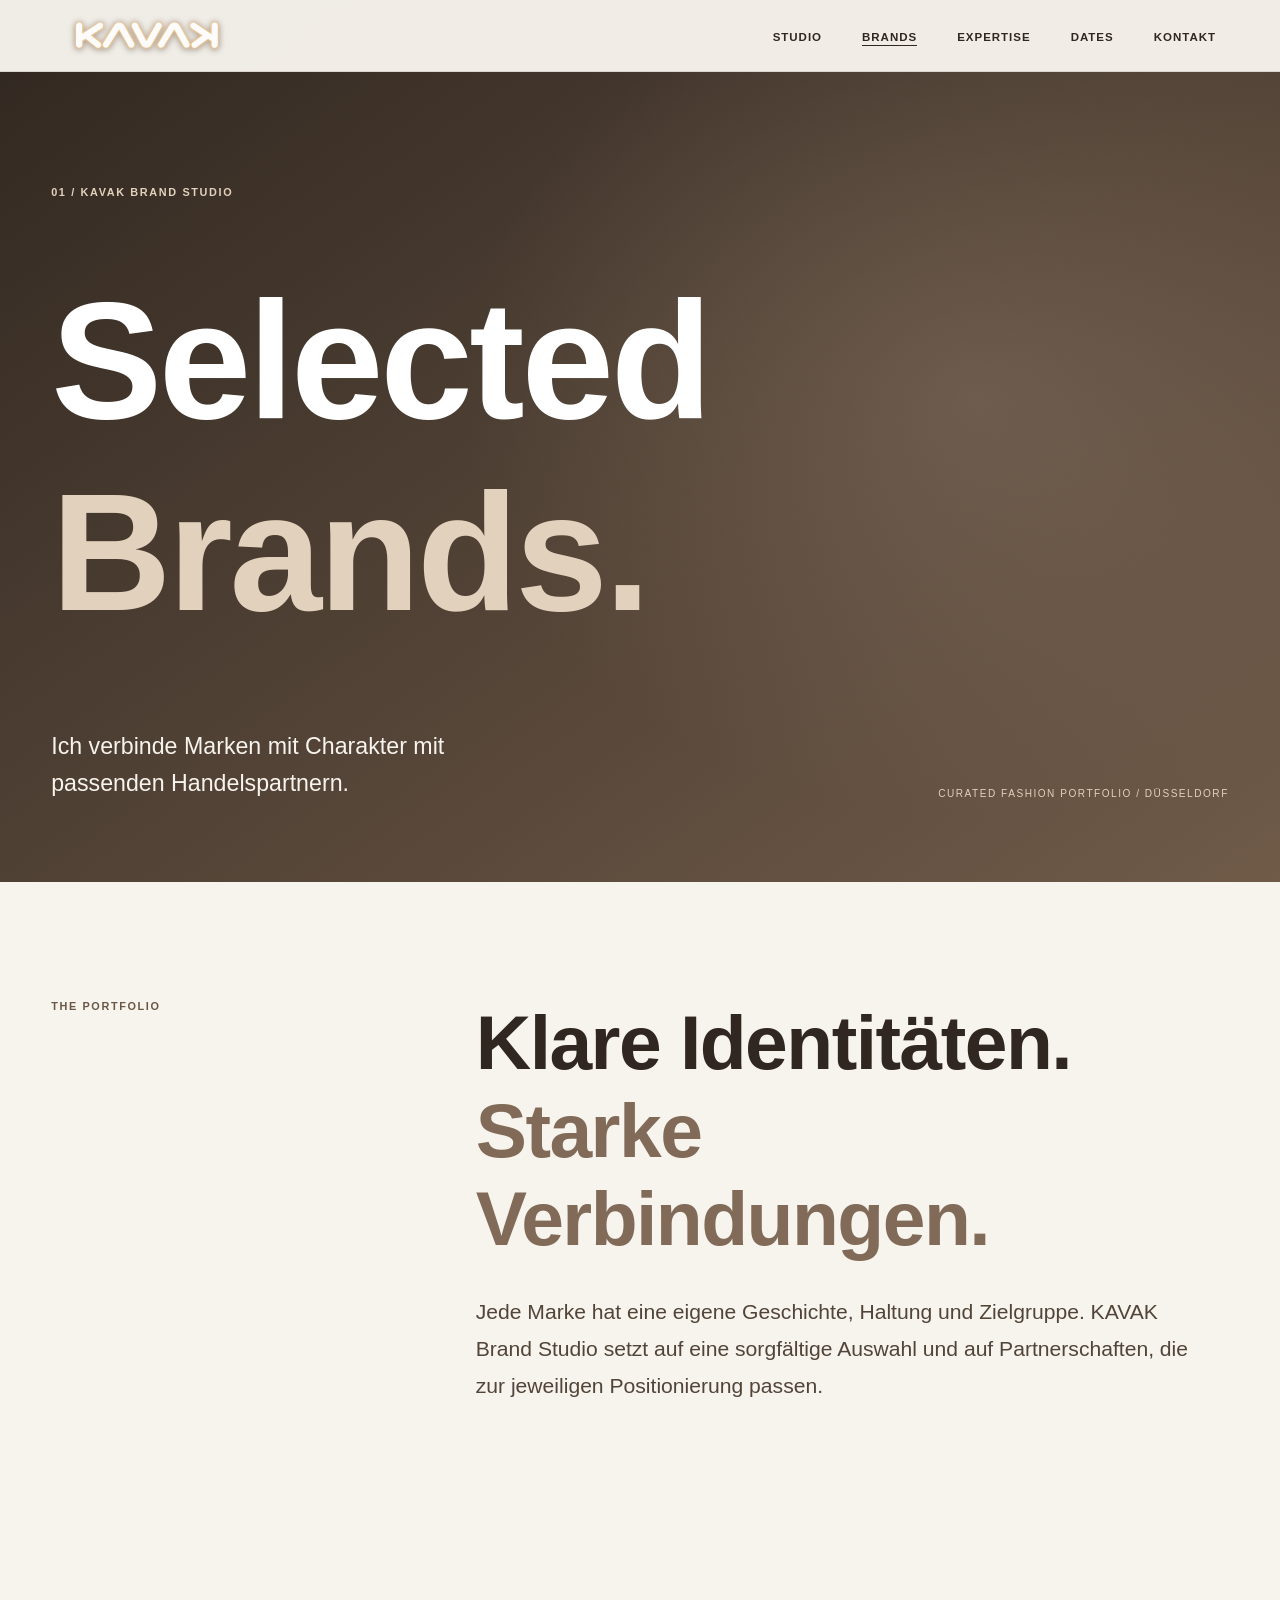
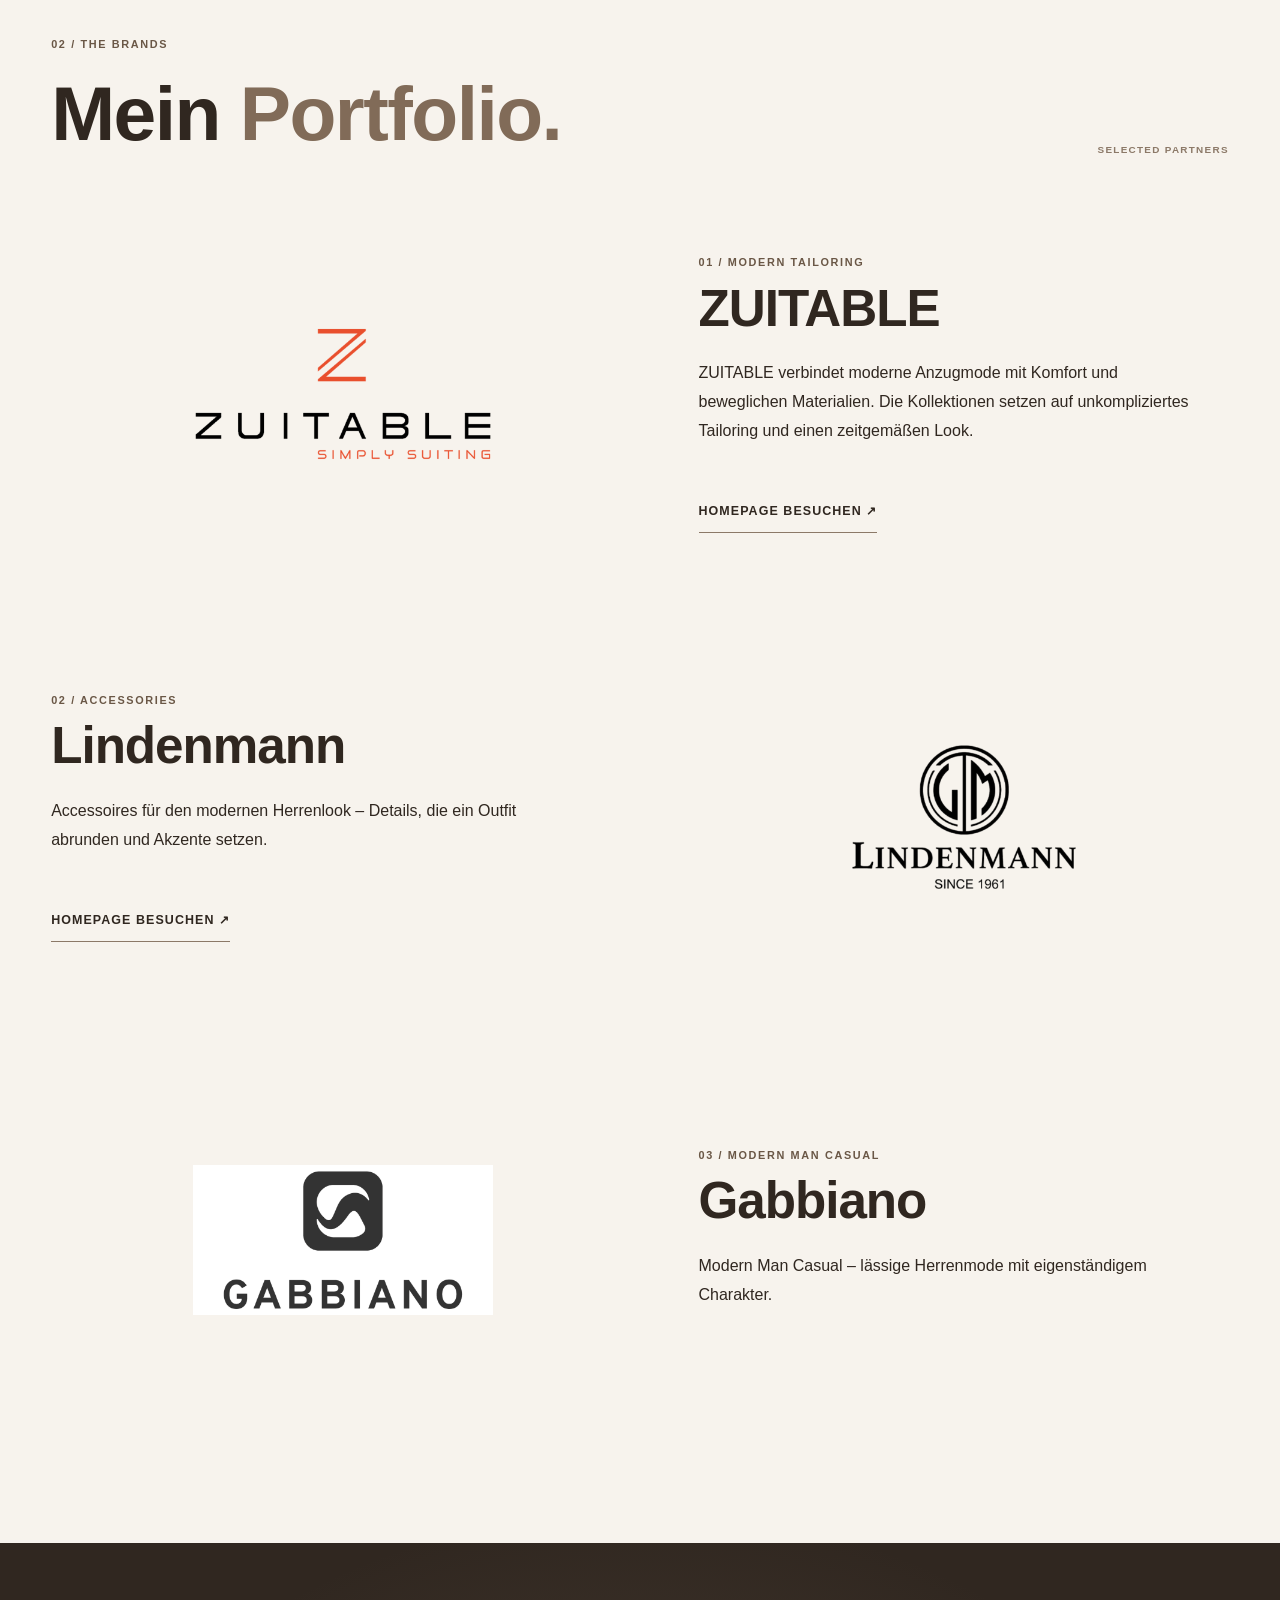
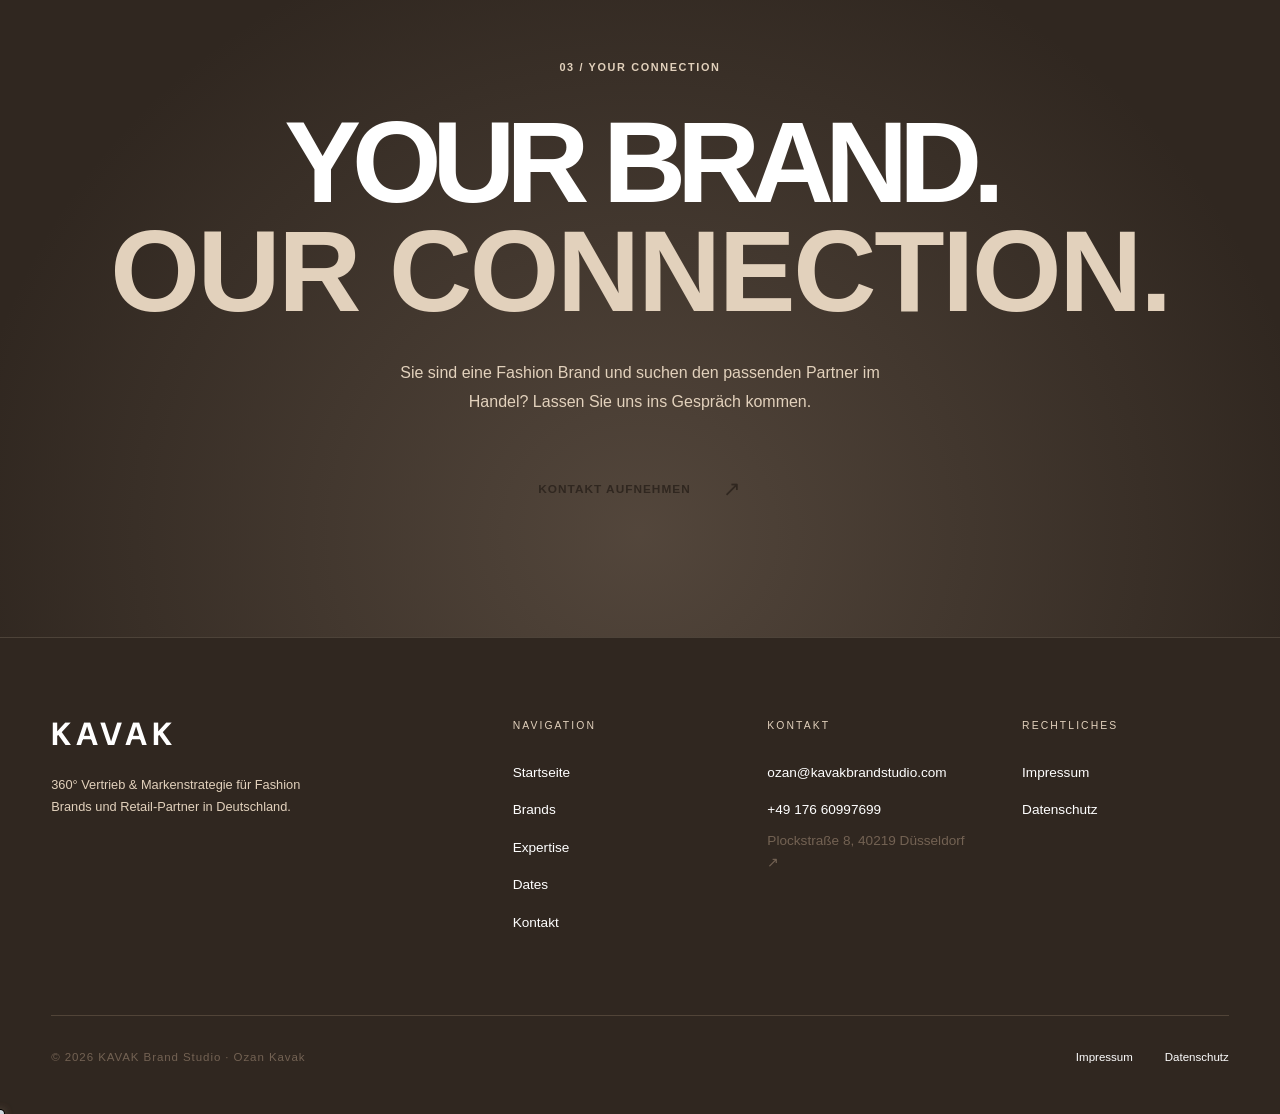
==== commit b7b5cd98: "Display uploaded Gabbiano logo in brand portfolio" ====
--- a/brands.html
+++ b/brands.html
@@ -1,5 +1,5 @@
 <!doctype html>
-<html lang="de"><head><meta charset="utf-8"><meta name="viewport" content="width=device-width,initial-scale=1"><meta name="theme-color" content="#06132d"><meta name="description" content="Entdecken Sie die Markenwelt von KAVAK Brand Studio – ausgewählte Fashion Brands und persönliche Vertriebspartnerschaften."><title>Brands | KAVAK Brand Studio</title><link rel="stylesheet" href="style.css"></head>
+<html lang="de"><head><meta charset="utf-8"><meta name="viewport" content="width=device-width,initial-scale=1"><meta name="theme-color" content="#C4AB8E"><meta name="description" content="Entdecken Sie die Markenwelt von KAVAK Brand Studio – ausgewählte Fashion Brands und persönliche Vertriebspartnerschaften."><title>Brands | KAVAK Brand Studio</title><link rel="stylesheet" href="style.css"></head>
 <body class="brands-editorial"><div id="nav-placeholder"></div><main id="main-content">
 <section class="brands-hero"><div class="container"><p class="editorial-kicker">01 / KAVAK BRAND STUDIO</p><h1>Selected<br><em>Brands.</em></h1><div class="brands-hero__bottom"><p>Ich verbinde Marken mit Charakter mit passenden Handelspartnern.</p><span>CURATED FASHION PORTFOLIO / DÜSSELDORF</span></div></div></section>
 <section class="brands-intro editorial-section"><div class="container brands-intro__grid"><p class="editorial-kicker">The Portfolio</p><div><h2 class="editorial-title">Klare Identitäten.<br><em>Starke Verbindungen.</em></h2><p class="editorial-body">Jede Marke hat eine eigene Geschichte, Haltung und Zielgruppe. KAVAK Brand Studio setzt auf eine sorgfältige Auswahl und auf Partnerschaften, die zur jeweiligen Positionierung passen.</p></div></div></section>
@@ -7,7 +7,7 @@
 <div class="brand-stories">
 <article class="brand-story" id="zuitable"><div class="brand-story__visual"><img src="assets/images/zuitable-logo.png" alt="ZUITABLE Logo"></div><div class="brand-story__copy"><p class="editorial-kicker">01 / MODERN TAILORING</p><h3>ZUITABLE</h3><p>ZUITABLE verbindet moderne Anzugmode mit Komfort und beweglichen Materialien. Die Kollektionen setzen auf unkompliziertes Tailoring und einen zeitgemäßen Look.</p><a class="editorial-text-link" href="https://www.zuitable.com" target="_blank" rel="noopener noreferrer">Homepage besuchen ↗</a></div></article>
 <article class="brand-story" id="lindenmann"><div class="brand-story__visual"><img src="assets/images/lindenmann-logo.png" alt="Lindenmann Logo"></div><div class="brand-story__copy"><p class="editorial-kicker">02 / ACCESSORIES</p><h3>Lindenmann</h3><p>Accessoires für den modernen Herrenlook – Details, die ein Outfit abrunden und Akzente setzen.</p><a class="editorial-text-link" href="https://www.lindenmann.com/" target="_blank" rel="noopener noreferrer">Homepage besuchen ↗</a></div></article>
-<article class="brand-story" id="gabbiano"><div class="brand-story__visual brand-story__visual--text"><strong>GABBIANO</strong></div><div class="brand-story__copy"><p class="editorial-kicker">03 / MODERN MAN CASUAL</p><h3>Gabbiano</h3><p>Modern Man Casual – lässige Herrenmode mit eigenständigem Charakter.</p></div></article>
+<article class="brand-story" id="gabbiano"><div class="brand-story__visual"><img src="assets/images/gabbiano-logo.png" alt="Gabbiano Logo" loading="lazy" decoding="async"></div><div class="brand-story__copy"><p class="editorial-kicker">03 / MODERN MAN CASUAL</p><h3>Gabbiano</h3><p>Modern Man Casual – lässige Herrenmode mit eigenständigem Charakter.</p></div></article>
 </div>
 </div></section>
 <section class="brands-partner editorial-section"><div class="container brands-partner__inner"><p class="editorial-kicker">03 / Your Connection</p><h2>YOUR BRAND.<br><em>OUR CONNECTION.</em></h2><p>Sie sind eine Fashion Brand und suchen den passenden Partner im Handel? Lassen Sie uns ins Gespräch kommen.</p><a href="kontakt.html" class="editorial-action editorial-action--light">Kontakt aufnehmen <span aria-hidden="true">↗</span></a></div></section>
--- a/style.css
+++ b/style.css
@@ -687,19 +687,19 @@
    Brand signature: deep navy, electric blue, luminous editorial
    ============================================================ */
 :root {
-  --midnight: #06132d;
-  --midnight-deep: #030a1c;
-  --navy: #0a2256;
-  --electric-blue: #1250ff;
-  --electric-bright: #3674ff;
-  --blue-ice: #9bbcff;
-  --editorial-white: #f8faff;
-  --editorial-paper: #f3f5fa;
-  --black: #06132d;
-  --white: #f8faff;
+  --midnight: #302720;
+  --midnight-deep: #302720;
+  --navy: #514438;
+  --electric-blue: #8C7968;
+  --electric-bright: #C4AB8E;
+  --blue-ice: #E2D1BC;
+  --editorial-white: #F7F3ED;
+  --editorial-paper: #F7F3ED;
+  --black: #302720;
+  --white: #F7F3ED;
   --font-serif: 'DM Sans', Arial, sans-serif;
   --font-sans: 'DM Sans', Arial, sans-serif;
-  --glow-blue: 0 0 25px rgba(18,80,255,.35), 0 0 80px rgba(18,80,255,.14);
+  --glow-blue: 0 0 25px rgba(140,121,104,.35), 0 0 80px rgba(140,121,104,.14);
   --brand-radius: 4px;
 }
 html { scroll-behavior: smooth; }
@@ -713,38 +713,38 @@
 .bg-black { background:var(--midnight-deep); color:var(--editorial-white); }
 .bg-white { background:var(--editorial-white); }
 .bg-gray { background:var(--editorial-paper); }
-.nav { background:rgba(3,10,28,.91); border-bottom:1px solid rgba(145,178,255,.14); backdrop-filter:blur(22px); -webkit-backdrop-filter:blur(22px); }
+.nav { background:rgba(48,39,32,.91); border-bottom:1px solid rgba(226,209,188,.14); backdrop-filter:blur(22px); -webkit-backdrop-filter:blur(22px); }
 .nav__logo { font-family:var(--font-sans); font-weight:800; letter-spacing:.17em; color:white; font-size:1.1rem; }
-.nav__logo span { font-size:.51rem; color:#9fbbff; letter-spacing:.19em; font-weight:600; }
-.nav__links a { color:#dfe8ff; font-weight:500; }
-.nav__links a:hover,.nav__links a.active { color:#8eb1ff; }
+.nav__logo span { font-size:.51rem; color:#E2D1BC; letter-spacing:.19em; font-weight:600; }
+.nav__links a { color:#F7F3ED; font-weight:500; }
+.nav__links a:hover,.nav__links a.active { color:#E2D1BC; }
 .nav__hamburger span { background:var(--editorial-white); }
 .nav__mobile { background:var(--midnight-deep); }
 .nav__mobile a { color:var(--editorial-white); }
-.footer { background:var(--midnight-deep); color:var(--editorial-white); border-top:1px solid rgba(122,168,255,.16); }
+.footer { background:var(--midnight-deep); color:var(--editorial-white); border-top:1px solid rgba(226,209,188,.16); }
 .footer__logo { font-family:var(--font-sans); font-weight:800; letter-spacing:.15em; color:var(--editorial-white); }
 .footer__logo em { font-style:normal; font-weight:500; letter-spacing:.05em; color:var(--blue-ice); }
-.footer__tagline { color:#adbfe4; }
+.footer__tagline { color:#E2D1BC; }
 .btn { border-radius:var(--brand-radius); font-family:var(--font-sans); font-weight:600; letter-spacing:.1em; transition:background .25s, color .25s, box-shadow .25s, transform .25s; }
 .btn--filled { background:var(--electric-blue); border-color:var(--electric-blue); color:white; }
 .btn--filled:hover { background:var(--navy); border-color:var(--navy); color:white; box-shadow:var(--glow-blue); transform:translateY(-2px); }
 .btn--white { background:var(--editorial-white); color:var(--midnight); border-color:var(--editorial-white); }
-.btn--white:hover { background:#dce6ff; border-color:#dce6ff; color:var(--midnight); }
+.btn--white:hover { background:#F7F3ED; border-color:#F7F3ED; color:var(--midnight); }
 .link-arrow:hover { color:var(--electric-blue); }
-.brand-card { border-color:#d9e1f0; transition:transform .35s,border-color .35s,box-shadow .35s; }
-.brand-card:hover { transform:translateY(-4px); border-color:var(--electric-blue); box-shadow:0 20px 50px rgba(6,19,45,.08); }
+.brand-card { border-color:#F7F3ED; transition:transform .35s,border-color .35s,box-shadow .35s; }
+.brand-card:hover { transform:translateY(-4px); border-color:var(--electric-blue); box-shadow:0 20px 50px rgba(48,39,32,.08); }
 .brand-card__name { font-family:var(--font-sans); font-weight:700; letter-spacing:-.03em; }
 .service-item__arrow { color:var(--electric-blue); }
 .stat-item__number { font-family:var(--font-sans); font-weight:600; letter-spacing:-.06em; }
 .form-input:focus,.form-textarea:focus { border-color:var(--electric-blue); }
 .hero.kavak-hero { isolation:isolate; background:var(--midnight-deep)!important; }
-.kavak-hero::before { content:""; position:absolute; inset:-12%; z-index:0; background:radial-gradient(ellipse 49% 48% at 67% 40%,rgba(21,77,255,.55),transparent 75%),radial-gradient(ellipse 34% 35% at 39% 67%,rgba(22,58,160,.21),transparent 80%); pointer-events:none; }
-.kavak-hero::after { content:""; position:absolute; inset:0; z-index:0; background:linear-gradient(90deg,rgba(3,10,28,.48),transparent 83%); pointer-events:none; }
+.kavak-hero::before { content:""; position:absolute; inset:-12%; z-index:0; background:radial-gradient(ellipse 49% 48% at 67% 40%,rgba(140,121,104,.55),transparent 75%),radial-gradient(ellipse 34% 35% at 39% 67%,rgba(140,121,104,.21),transparent 80%); pointer-events:none; }
+.kavak-hero::after { content:""; position:absolute; inset:0; z-index:0; background:linear-gradient(90deg,rgba(48,39,32,.48),transparent 83%); pointer-events:none; }
 .kavak-hero .container { position:relative;z-index:2; }
 .kavak-hero h1 { font-family:var(--font-sans)!important; font-weight:600!important; letter-spacing:-.065em!important; font-size:clamp(3.1rem,7.4vw,8rem)!important; line-height:.97!important; text-wrap:balance; }
-.kavak-hero h1 em { font-style:normal!important; color:#94b5ff!important; text-shadow:0 0 32px rgba(46,108,255,.42); }
-.kavak-hero .hero-eyebrow { color:#a9c5ff!important; text-transform:uppercase; letter-spacing:.2em; }
-.kavak-hero .hero-signal { position:absolute; top:clamp(100px,16vh,210px);right:clamp(24px,7vw,115px); width:clamp(105px,18vw,265px); height:3px; border-radius:30px; background:#2466ff; box-shadow:0 0 12px #2466ff,0 0 45px #1250ff,0 0 90px rgba(18,80,255,.75); opacity:.94; z-index:1; }
+.kavak-hero h1 em { font-style:normal!important; color:#E2D1BC!important; text-shadow:0 0 32px rgba(140,121,104,.42); }
+.kavak-hero .hero-eyebrow { color:#E2D1BC!important; text-transform:uppercase; letter-spacing:.2em; }
+.kavak-hero .hero-signal { position:absolute; top:clamp(100px,16vh,210px);right:clamp(24px,7vw,115px); width:clamp(105px,18vw,265px); height:3px; border-radius:30px; background:#C4AB8E; box-shadow:0 0 12px #C4AB8E,0 0 45px #8C7968,0 0 90px rgba(140,121,104,.75); opacity:.94; z-index:1; }
 .page-editorial-heading { font-family:var(--font-sans)!important;font-weight:600!important;letter-spacing:-.055em!important; }
 @media(max-width:768px) {
   .kavak-hero h1 { font-size:clamp(2.7rem,11vw,5rem)!important; }
@@ -759,83 +759,83 @@
 /* ==================================================
    PHASE 2 — ELECTRIC BLUE EDITORIAL / HOMEPAGE
    ================================================== */
-.home-editorial { background:#f8faff; }
+.home-editorial { background:#F7F3ED; }
 .home-editorial main { overflow:hidden; }
 .home-editorial .reveal { transition-delay:0s; }
-.editorial-hero { min-height:100svh; color:#fff; background:#030b20; isolation:isolate; position:relative; padding:calc(var(--nav-height) + 3.3rem) 0 4rem; display:flex; align-items:stretch; }
-.editorial-hero__light { position:absolute;inset:0;z-index:-1;pointer-events:none;background:radial-gradient(ellipse 40% 45% at 51% 39%,rgba(14,77,255,.71),transparent 75%),radial-gradient(ellipse 70% 55% at 74% 70%,rgba(0,51,156,.2),transparent 90%),linear-gradient(125deg,#030b20,#081a3f 55%,#020717); }
+.editorial-hero { min-height:100svh; color:#fff; background:#302720; isolation:isolate; position:relative; padding:calc(var(--nav-height) + 3.3rem) 0 4rem; display:flex; align-items:stretch; }
+.editorial-hero__light { position:absolute;inset:0;z-index:-1;pointer-events:none;background:radial-gradient(ellipse 40% 45% at 51% 39%,rgba(140,121,104,.71),transparent 75%),radial-gradient(ellipse 70% 55% at 74% 70%,rgba(140,121,104,.2),transparent 90%),linear-gradient(125deg,#302720,#302720 55%,#302720); }
 .editorial-hero__content { display:flex;flex-direction:column;position:relative;width:100%; }
-.editorial-hero__eyebrow,.editorial-eyebrow {font-size:.69rem;letter-spacing:.19em;text-transform:uppercase;font-weight:600;color:#a8c4ff;}
+.editorial-hero__eyebrow,.editorial-eyebrow {font-size:.69rem;letter-spacing:.19em;text-transform:uppercase;font-weight:600;color:#E2D1BC;}
 .editorial-hero__eyebrow span { color:#fff;opacity:.7; }
 .editorial-hero__mark { display:flex;flex-direction:column;align-items:center;justify-content:center;flex:1;text-align:center;padding:5rem 0 3rem; }
-.editorial-hero__mark>span { font-size:clamp(5rem,19vw,19rem);font-weight:700;line-height:.8;letter-spacing:.09em;padding-left:.09em;color:white;text-shadow:0 0 40px rgba(90,148,255,.35),0 0 110px rgba(16,78,255,.35); }
-.editorial-hero__mark small {font-size:clamp(.6rem,1vw,.85rem);letter-spacing:.65em;padding-left:.65em;margin-top:2rem;color:#c4d5fa;}
+.editorial-hero__mark>span { font-size:clamp(5rem,19vw,19rem);font-weight:700;line-height:.8;letter-spacing:.09em;padding-left:.09em;color:white;text-shadow:0 0 40px rgba(226,209,188,.35),0 0 110px rgba(140,121,104,.35); }
+.editorial-hero__mark small {font-size:clamp(.6rem,1vw,.85rem);letter-spacing:.65em;padding-left:.65em;margin-top:2rem;color:#F7F3ED;}
 .editorial-hero__bottom {display:grid;grid-template-columns:minmax(0,1.6fr) minmax(240px,.65fr);gap:4rem;align-items:end;}
 .editorial-hero h1 {font-size:clamp(3.3rem,7.1vw,8.8rem);font-weight:600;letter-spacing:-.075em;line-height:.97;}
-.editorial-hero h1 em {font-style:normal;color:#a9c6ff;}
+.editorial-hero h1 em {font-style:normal;color:#E2D1BC;}
 .editorial-hero__aside {padding-bottom:.35rem;}
-.editorial-hero__aside p {font-size:clamp(.95rem,1.3vw,1.08rem);line-height:1.75;color:#cbd7f0;margin-bottom:2rem;max-width:350px;}
+.editorial-hero__aside p {font-size:clamp(.95rem,1.3vw,1.08rem);line-height:1.75;color:#E2D1BC;margin-bottom:2rem;max-width:350px;}
 .editorial-action {display:inline-flex;align-items:center;justify-content:space-between;gap:2rem;padding:1rem 1.35rem;font-size:.74rem;letter-spacing:.09em;text-transform:uppercase;font-weight:700;transition:transform .25s,background .25s;}
 .editorial-action span {font-size:1.3rem;font-weight:400;}
-.editorial-action--light {background:#fff;color:#06132d;}
-.editorial-action--light:hover {background:#adc8ff;transform:translateY(-3px);}
-.editorial-scroll {display:flex;align-items:center;justify-content:space-between;gap:.8rem;margin-top:4rem;align-self:flex-end;font-size:.65rem;letter-spacing:.2em;text-transform:uppercase;color:#abc2eb;}
+.editorial-action--light {background:#fff;color:#302720;}
+.editorial-action--light:hover {background:#E2D1BC;transform:translateY(-3px);}
+.editorial-scroll {display:flex;align-items:center;justify-content:space-between;gap:.8rem;margin-top:4rem;align-self:flex-end;font-size:.65rem;letter-spacing:.2em;text-transform:uppercase;color:#E2D1BC;}
 .editorial-scroll span {font-size:1.3rem;}
-.editorial-strip {background:#0b2457;color:#dae6ff;}
+.editorial-strip {background:#514438;color:#F7F3ED;}
 .editorial-strip__inner {display:flex;justify-content:space-between;align-items:center;gap:1.5rem;flex-wrap:wrap;padding-top:1.25rem;padding-bottom:1.25rem;}
 .editorial-strip span {font-size:.64rem;font-weight:600;text-transform:uppercase;letter-spacing:.16em;white-space:nowrap;}
-.editorial-strip i {height:4px;width:4px;border-radius:50%;background:#4380ff;}
+.editorial-strip i {height:4px;width:4px;border-radius:50%;background:#C4AB8E;}
 .editorial-section {padding:clamp(5.5rem,10vw,10rem) 0;}
 .editorial-two-col {display:grid;grid-template-columns:1fr 2fr;gap:5vw;}
-.editorial-label,.editorial-kicker {font-size:.68rem;letter-spacing:.18em;text-transform:uppercase;font-weight:700;color:#2558d9;}
-.editorial-index {color:#7a8cae;margin-right:1rem;}
-.editorial-title {font-size:clamp(2.8rem,6vw,7rem);font-weight:600;letter-spacing:-.075em;line-height:1.04;color:#06132d;}
-.editorial-title em {font-style:normal;color:#1250ff;}
+.editorial-label,.editorial-kicker {font-size:.68rem;letter-spacing:.18em;text-transform:uppercase;font-weight:700;color:#8C7968;}
+.editorial-index {color:#C4AB8E;margin-right:1rem;}
+.editorial-title {font-size:clamp(2.8rem,6vw,7rem);font-weight:600;letter-spacing:-.075em;line-height:1.04;color:#302720;}
+.editorial-title em {font-style:normal;color:#8C7968;}
 .editorial-intro .editorial-title {margin:1.5rem 0 2.5rem;}
-.editorial-body {max-width:740px;font-size:clamp(1rem,1.65vw,1.4rem);line-height:1.7;color:#35435e;}
-.editorial-text-link {display:inline-flex;justify-content:space-between;gap:2rem;align-items:center;border-bottom:1px solid #1250ff;padding:0 0 .65rem;margin-top:2rem;font-size:.78rem;letter-spacing:.08em;text-transform:uppercase;font-weight:700;color:#06132d;}
-.editorial-text-link span {font-size:1.4rem;color:#1250ff;}
-.editorial-text-link:hover {color:#1250ff;}
-.editorial-brands {background:#edf2fa;}
+.editorial-body {max-width:740px;font-size:clamp(1rem,1.65vw,1.4rem);line-height:1.7;color:#514438;}
+.editorial-text-link {display:inline-flex;justify-content:space-between;gap:2rem;align-items:center;border-bottom:1px solid #8C7968;padding:0 0 .65rem;margin-top:2rem;font-size:.78rem;letter-spacing:.08em;text-transform:uppercase;font-weight:700;color:#302720;}
+.editorial-text-link span {font-size:1.4rem;color:#8C7968;}
+.editorial-text-link:hover {color:#8C7968;}
+.editorial-brands {background:#F7F3ED;}
 .editorial-section-head {display:flex;justify-content:space-between;align-items:end;gap:2.5rem;margin-bottom:4rem;}
 .editorial-section-head .editorial-title {margin-top:1.2rem;}
 .editorial-brand-layout {display:grid;grid-template-columns:1.45fr 1fr;gap:3rem;align-items:stretch;}
-.editorial-brand-feature__canvas {min-height:clamp(300px,45vw,600px);background:radial-gradient(ellipse at 65% 40%,#2b58a3,#0a1e46 60%,#06132d);position:relative;display:flex;align-items:center;justify-content:center;overflow:hidden;}
-.editorial-brand-feature__monogram {font-weight:800;font-size:clamp(12rem,30vw,32rem);line-height:1;color:rgba(215,230,255,.045);transform:rotate(-14deg);user-select:none;}
+.editorial-brand-feature__canvas {min-height:clamp(300px,45vw,600px);background:radial-gradient(ellipse at 65% 40%,#806A55,#302720 60%,#302720);position:relative;display:flex;align-items:center;justify-content:center;overflow:hidden;}
+.editorial-brand-feature__monogram {font-weight:800;font-size:clamp(12rem,30vw,32rem);line-height:1;color:rgba(226,209,188,.045);transform:rotate(-14deg);user-select:none;}
 .editorial-brand-feature__name {font-size:clamp(2.7rem,7vw,7rem);letter-spacing:.02em;font-weight:700;color:white;position:absolute;text-align:center;text-shadow:0 4px 40px rgba(0,0,0,.3);}
-.editorial-brand-feature__vertical {position:absolute;left:1.6rem;top:2rem;writing-mode:vertical-rl;font-size:.65rem;letter-spacing:.3em;color:#b5caf3;}
+.editorial-brand-feature__vertical {position:absolute;left:1.6rem;top:2rem;writing-mode:vertical-rl;font-size:.65rem;letter-spacing:.3em;color:#E2D1BC;}
 .editorial-brand-feature__meta {display:flex;justify-content:space-between;gap:1rem;padding-top:1rem;font-size:.65rem;text-transform:uppercase;letter-spacing:.12em;}
 .editorial-brand-side {display:flex;flex-direction:column;justify-content:center;padding:clamp(1rem,4vw,4rem);}
-.editorial-brand-side h3 {font-size:clamp(2rem,3.2vw,3.6rem);letter-spacing:-.06em;line-height:1.1;margin:1.5rem 0;color:#06132d;}
-.editorial-brand-side p {line-height:1.8;color:#4d5b73;}
-.editorial-brand-side .editorial-note {font-size:.8rem;margin-top:2rem;color:#7b8ba5;}
-.editorial-expertise {background:#f8faff;}
-.editorial-head-description {max-width:320px;line-height:1.8;color:#4d5b73;}
+.editorial-brand-side h3 {font-size:clamp(2rem,3.2vw,3.6rem);letter-spacing:-.06em;line-height:1.1;margin:1.5rem 0;color:#302720;}
+.editorial-brand-side p {line-height:1.8;color:#806A55;}
+.editorial-brand-side .editorial-note {font-size:.8rem;margin-top:2rem;color:#8C7968;}
+.editorial-expertise {background:#F7F3ED;}
+.editorial-head-description {max-width:320px;line-height:1.8;color:#806A55;}
 .editorial-service-grid {display:grid;grid-template-columns:repeat(3,minmax(0,1fr));gap:1rem;}
-.editorial-service-card {display:flex;flex-direction:column;min-height:365px;background:#edf2fa;padding:2rem;position:relative;transition:background .3s,transform .3s;color:#06132d;}
-.editorial-service-card:hover {background:#dce7ff;transform:translateY(-5px);}
-.editorial-service-card>span {font-size:.66rem;letter-spacing:.15em;font-weight:700;color:#1250ff;}
+.editorial-service-card {display:flex;flex-direction:column;min-height:365px;background:#F7F3ED;padding:2rem;position:relative;transition:background .3s,transform .3s;color:#302720;}
+.editorial-service-card:hover {background:#F7F3ED;transform:translateY(-5px);}
+.editorial-service-card>span {font-size:.66rem;letter-spacing:.15em;font-weight:700;color:#8C7968;}
 .editorial-service-card h3 {font-size:clamp(1.8rem,2.5vw,3rem);letter-spacing:-.055em;line-height:1.1;margin:4rem 0 1.5rem;}
-.editorial-service-card p {color:#52617a;font-size:.88rem;line-height:1.7;max-width:260px;}
-.editorial-service-card b {position:absolute;right:2rem;bottom:2rem;color:#1250ff;font-size:1.5rem;font-weight:400;}
+.editorial-service-card p {color:#806A55;font-size:.88rem;line-height:1.7;max-width:260px;}
+.editorial-service-card b {position:absolute;right:2rem;bottom:2rem;color:#8C7968;font-size:1.5rem;font-weight:400;}
 .editorial-founder {display:grid;grid-template-columns:1fr 1fr;min-height:620px;}
-.editorial-founder__visual {position:relative;min-height:500px;background:linear-gradient(135deg,#06132d,#1250ff 120%);display:flex;align-items:center;justify-content:center;overflow:hidden;}
-.editorial-founder__visual::after {content:"";position:absolute;width:60%;aspect-ratio:1;filter:blur(60px);background:rgba(58,113,255,.3);border-radius:50%;}
+.editorial-founder__visual {position:relative;min-height:500px;background:linear-gradient(135deg,#302720,#8C7968 120%);display:flex;align-items:center;justify-content:center;overflow:hidden;}
+.editorial-founder__visual::after {content:"";position:absolute;width:60%;aspect-ratio:1;filter:blur(60px);background:rgba(226,209,188,.3);border-radius:50%;}
 .editorial-founder__visual-mark {font-size:clamp(8rem,20vw,21rem);font-weight:700;letter-spacing:-.13em;color:rgba(255,255,255,.8);z-index:1;}
-.editorial-founder__visual-mark span {color:#4c87ff;}
-.editorial-founder__visual>span {position:absolute;bottom:2rem;left:2rem;z-index:1;font-size:.65rem;letter-spacing:.2em;color:#cbd9ff;}
-.editorial-founder__copy {background:#e9eef8;display:flex;align-items:center;padding:clamp(2.5rem,7vw,8rem);}
+.editorial-founder__visual-mark span {color:#C4AB8E;}
+.editorial-founder__visual>span {position:absolute;bottom:2rem;left:2rem;z-index:1;font-size:.65rem;letter-spacing:.2em;color:#F7F3ED;}
+.editorial-founder__copy {background:#F7F3ED;display:flex;align-items:center;padding:clamp(2.5rem,7vw,8rem);}
 .editorial-founder__copy-inner {max-width:610px;}
 .editorial-founder__copy .editorial-title {font-size:clamp(2.5rem,4vw,5rem);margin:1.6rem 0 2rem;}
-.editorial-founder__copy p:not(.editorial-kicker) {line-height:1.85;color:#3c4c69;}
+.editorial-founder__copy p:not(.editorial-kicker) {line-height:1.85;color:#806A55;}
 .editorial-signature {font-size:1.3rem;font-weight:700;letter-spacing:-.04em;margin-top:2.5rem;}
-.editorial-signature span {display:block;font-size:.7rem;letter-spacing:.12em;text-transform:uppercase;font-weight:500;margin-top:.4rem;color:#657796;}
-.editorial-contact {background:#04102a;color:white;position:relative;text-align:center;isolation:isolate;}
-.editorial-contact::before {content:"";position:absolute;inset:0;z-index:-1;background:radial-gradient(ellipse 45% 65% at 50% 75%,rgba(18,80,255,.42),transparent 85%);}
-.editorial-contact .editorial-kicker {color:#9ebeff;}
+.editorial-signature span {display:block;font-size:.7rem;letter-spacing:.12em;text-transform:uppercase;font-weight:500;margin-top:.4rem;color:#8C7968;}
+.editorial-contact {background:#302720;color:white;position:relative;text-align:center;isolation:isolate;}
+.editorial-contact::before {content:"";position:absolute;inset:0;z-index:-1;background:radial-gradient(ellipse 45% 65% at 50% 75%,rgba(140,121,104,.42),transparent 85%);}
+.editorial-contact .editorial-kicker {color:#E2D1BC;}
 .editorial-contact h2 {font-size:clamp(3.5rem,10vw,11rem);line-height:.92;letter-spacing:-.09em;margin:3rem 0;font-weight:700;}
-.editorial-contact h2 em {font-style:normal;color:#93b7ff;text-shadow:0 0 40px rgba(18,80,255,.45);}
-.editorial-contact__inner>p:not(.editorial-kicker) {max-width:500px;margin:0 auto 2rem;line-height:1.8;color:#c6d4f2;}
+.editorial-contact h2 em {font-style:normal;color:#E2D1BC;text-shadow:0 0 40px rgba(140,121,104,.45);}
+.editorial-contact__inner>p:not(.editorial-kicker) {max-width:500px;margin:0 auto 2rem;line-height:1.8;color:#E2D1BC;}
 @media(max-width:900px) {
  .editorial-hero__bottom {grid-template-columns:1fr;gap:2rem;}
  .editorial-hero__mark {padding:4rem 0;}
@@ -871,32 +871,32 @@
 }
 
 /* Phase 3 — brands portfolio, intentionally no unconfirmed brands */
-.brands-editorial{background:#f8faff}.brands-hero{background:#04102a;color:#fff;padding:calc(var(--nav-height) + 7rem) 0 5rem;position:relative;overflow:hidden;isolation:isolate}.brands-hero::before{content:"";position:absolute;inset:0;z-index:-1;background:radial-gradient(ellipse 50% 60% at 76% 45%,rgba(18,80,255,.43),transparent 80%)}.brands-hero .editorial-kicker{color:#a3c0ff}.brands-hero h1{font-size:clamp(5rem,13vw,14rem);font-weight:700;line-height:.88;letter-spacing:-.09em;margin:4rem 0 5rem}.brands-hero h1 em{color:#94b8ff;font-style:normal}.brands-hero__bottom{display:flex;align-items:end;justify-content:space-between;gap:2rem}.brands-hero__bottom p{font-size:clamp(1rem,2vw,1.45rem);max-width:490px;color:#d0def8}.brands-hero__bottom span{font-size:.63rem;letter-spacing:.15em;color:#91b2eb}.brands-intro__grid{display:grid;grid-template-columns:1fr 2fr;gap:3rem}.brands-intro .editorial-title{margin-bottom:2rem}.brands-collection{background:#edf2fa}.brands-collection__head{display:flex;justify-content:space-between;align-items:end;gap:2rem;margin-bottom:3rem}.brands-collection__head h2{margin-top:1rem}.brands-status{font-size:.62rem;font-weight:700;letter-spacing:.13em;color:#4771c6}.brands-pending{background:#06132d;color:#fff;min-height:370px;padding:clamp(2rem,6vw,5rem);position:relative;overflow:hidden;display:flex;align-items:flex-start;flex-direction:column;justify-content:center}.brands-pending[hidden]{display:none}.brands-pending__signal{position:absolute;width:35%;height:130%;right:-8%;top:-15%;background:rgba(18,80,255,.28);filter:blur(65px);transform:rotate(18deg)}.brands-pending .editorial-kicker{color:#8bb2ff;position:relative}.brands-pending h3{font-size:clamp(2.6rem,6vw,6rem);letter-spacing:-.07em;font-weight:600;line-height:1.1;margin:1.4rem 0;position:relative}.brands-pending>p:last-child{color:#c0d0f0;max-width:520px;line-height:1.8;position:relative}.brands-collection__grid{display:grid;gap:2rem}.brands-entry{display:grid;grid-template-columns:1.2fr 1fr;background:#fff;min-height:420px}.brands-entry:nth-child(even) .brands-entry__visual{background:linear-gradient(145deg,#142d60,#07152e)}.brands-entry__visual{position:relative;display:flex;align-items:center;justify-content:center;background:linear-gradient(125deg,#06132d,#174da7);overflow:hidden;min-height:320px}.brands-entry__visual img{position:absolute;width:100%;height:100%;object-fit:cover;inset:0}.brands-entry__wordmark{z-index:1;font-size:clamp(2rem,5vw,5rem);font-weight:700;letter-spacing:-.05em;color:white;text-align:center;text-shadow:0 8px 35px rgba(0,0,0,.4);overflow-wrap:anywhere;padding:1rem}.brands-entry__details{padding:clamp(2rem,5vw,5rem);display:flex;flex-direction:column;justify-content:center}.brands-entry__details h3{font-size:clamp(2rem,3vw,3.4rem);letter-spacing:-.06em;margin:1.2rem 0}.brands-entry__details>p:not(.editorial-kicker){line-height:1.8;color:#4d5b73}.brands-entry__details .editorial-text-link{align-self:flex-start}.brands-partner{background:#04102a;color:#fff;text-align:center;isolation:isolate;position:relative}.brands-partner::before{content:"";position:absolute;inset:0;z-index:-1;background:radial-gradient(ellipse at 50% 85%,rgba(18,80,255,.38),transparent 75%)}.brands-partner .editorial-kicker{color:#9fbeff}.brands-partner h2{font-size:clamp(3rem,9vw,10rem);line-height:.95;letter-spacing:-.08em;margin:2rem 0;font-weight:700}.brands-partner h2 em{color:#94b8ff;font-style:normal}.brands-partner p:not(.editorial-kicker){max-width:500px;margin:0 auto 2.5rem;color:#c6d4f0;line-height:1.8}@media(max-width:768px){.brands-hero{padding-top:calc(var(--nav-height) + 4rem)}.brands-hero h1{font-size:clamp(4rem,16vw,8rem);margin:3rem 0}.brands-hero__bottom{align-items:start;flex-direction:column}.brands-intro__grid,.brands-entry{grid-template-columns:1fr}.brands-collection__head{align-items:start;flex-direction:column}.brands-entry__visual{min-height:290px}}
+.brands-editorial{background:#F7F3ED}.brands-hero{background:#302720;color:#fff;padding:calc(var(--nav-height) + 7rem) 0 5rem;position:relative;overflow:hidden;isolation:isolate}.brands-hero::before{content:"";position:absolute;inset:0;z-index:-1;background:radial-gradient(ellipse 50% 60% at 76% 45%,rgba(140,121,104,.43),transparent 80%)}.brands-hero .editorial-kicker{color:#E2D1BC}.brands-hero h1{font-size:clamp(5rem,13vw,14rem);font-weight:700;line-height:.88;letter-spacing:-.09em;margin:4rem 0 5rem}.brands-hero h1 em{color:#E2D1BC;font-style:normal}.brands-hero__bottom{display:flex;align-items:end;justify-content:space-between;gap:2rem}.brands-hero__bottom p{font-size:clamp(1rem,2vw,1.45rem);max-width:490px;color:#F7F3ED}.brands-hero__bottom span{font-size:.63rem;letter-spacing:.15em;color:#E2D1BC}.brands-intro__grid{display:grid;grid-template-columns:1fr 2fr;gap:3rem}.brands-intro .editorial-title{margin-bottom:2rem}.brands-collection{background:#F7F3ED}.brands-collection__head{display:flex;justify-content:space-between;align-items:end;gap:2rem;margin-bottom:3rem}.brands-collection__head h2{margin-top:1rem}.brands-status{font-size:.62rem;font-weight:700;letter-spacing:.13em;color:#8C7968}.brands-pending{background:#302720;color:#fff;min-height:370px;padding:clamp(2rem,6vw,5rem);position:relative;overflow:hidden;display:flex;align-items:flex-start;flex-direction:column;justify-content:center}.brands-pending[hidden]{display:none}.brands-pending__signal{position:absolute;width:35%;height:130%;right:-8%;top:-15%;background:rgba(140,121,104,.28);filter:blur(65px);transform:rotate(18deg)}.brands-pending .editorial-kicker{color:#E2D1BC;position:relative}.brands-pending h3{font-size:clamp(2.6rem,6vw,6rem);letter-spacing:-.07em;font-weight:600;line-height:1.1;margin:1.4rem 0;position:relative}.brands-pending>p:last-child{color:#E2D1BC;max-width:520px;line-height:1.8;position:relative}.brands-collection__grid{display:grid;gap:2rem}.brands-entry{display:grid;grid-template-columns:1.2fr 1fr;background:#fff;min-height:420px}.brands-entry:nth-child(even) .brands-entry__visual{background:linear-gradient(145deg,#514438,#302720)}.brands-entry__visual{position:relative;display:flex;align-items:center;justify-content:center;background:linear-gradient(125deg,#302720,#806A55);overflow:hidden;min-height:320px}.brands-entry__visual img{position:absolute;width:100%;height:100%;object-fit:cover;inset:0}.brands-entry__wordmark{z-index:1;font-size:clamp(2rem,5vw,5rem);font-weight:700;letter-spacing:-.05em;color:white;text-align:center;text-shadow:0 8px 35px rgba(0,0,0,.4);overflow-wrap:anywhere;padding:1rem}.brands-entry__details{padding:clamp(2rem,5vw,5rem);display:flex;flex-direction:column;justify-content:center}.brands-entry__details h3{font-size:clamp(2rem,3vw,3.4rem);letter-spacing:-.06em;margin:1.2rem 0}.brands-entry__details>p:not(.editorial-kicker){line-height:1.8;color:#806A55}.brands-entry__details .editorial-text-link{align-self:flex-start}.brands-partner{background:#302720;color:#fff;text-align:center;isolation:isolate;position:relative}.brands-partner::before{content:"";position:absolute;inset:0;z-index:-1;background:radial-gradient(ellipse at 50% 85%,rgba(140,121,104,.38),transparent 75%)}.brands-partner .editorial-kicker{color:#E2D1BC}.brands-partner h2{font-size:clamp(3rem,9vw,10rem);line-height:.95;letter-spacing:-.08em;margin:2rem 0;font-weight:700}.brands-partner h2 em{color:#E2D1BC;font-style:normal}.brands-partner p:not(.editorial-kicker){max-width:500px;margin:0 auto 2.5rem;color:#E2D1BC;line-height:1.8}@media(max-width:768px){.brands-hero{padding-top:calc(var(--nav-height) + 4rem)}.brands-hero h1{font-size:clamp(4rem,16vw,8rem);margin:3rem 0}.brands-hero__bottom{align-items:start;flex-direction:column}.brands-intro__grid,.brands-entry{grid-template-columns:1fr}.brands-collection__head{align-items:start;flex-direction:column}.brands-entry__visual{min-height:290px}}
 
 /* Phase 3.2 — Expertise */
-.expertise-hero{position:relative;isolation:isolate;background:#04102a;color:#fff;padding:calc(var(--nav-height) + 7rem) 0 6rem;overflow:hidden}.expertise-hero::before{content:"";position:absolute;inset:0;z-index:-1;background:radial-gradient(ellipse 48% 65% at 78% 42%,rgba(18,80,255,.52),transparent 80%)}.expertise-hero .editorial-kicker{color:#acc5ff}.expertise-hero h1{font-size:clamp(3.7rem,10vw,11rem);letter-spacing:-.09em;line-height:.94;font-weight:700;margin:3.5rem 0 2.5rem}.expertise-hero h1 em,.expertise-cta h2 em{font-style:normal;color:#9bbcff}.expertise-hero p:last-child{color:#c5d4f1;font-size:clamp(1rem,1.8vw,1.45rem)}.expertise-services{background:#edf2fa}.expertise-services .editorial-section-head{margin-bottom:3rem}.expertise-editorial .service-detail{padding:3rem 0;display:grid;grid-template-columns:1fr 1.4fr;gap:3rem;border-bottom:1px solid #bfcee8}.expertise-editorial .service-detail__num{font-family:var(--font-sans);font-size:.85rem;letter-spacing:.1em;color:#1250ff;margin-bottom:1.5rem}.expertise-editorial .service-detail__title{font-family:var(--font-sans);font-weight:600;letter-spacing:-.065em;line-height:1.15;font-size:clamp(2rem,3.1vw,3.7rem)}.expertise-editorial .service-detail .t-body{color:#4b5d79;font-size:1rem;line-height:1.85}.expertise-editorial .service-tags{display:flex;flex-wrap:wrap;gap:.5rem;margin-top:1.5rem}.expertise-editorial .tag{font-size:.65rem;letter-spacing:.1em;text-transform:uppercase;color:#3159a2;border:1px solid #c0cee7;padding:.5rem .8rem}.expertise-cta{background:#04102a;color:#fff;text-align:center;position:relative;isolation:isolate}.expertise-cta::before{content:"";position:absolute;inset:0;z-index:-1;background:radial-gradient(ellipse 50% 70% at 50% 75%,rgba(18,80,255,.43),transparent 80%)}.expertise-cta .editorial-kicker{color:#9bbcff}.expertise-cta h2{font-size:clamp(3rem,8vw,9rem);letter-spacing:-.085em;line-height:.94;margin:2.5rem 0;font-weight:700}.expertise-cta p:not(.editorial-kicker){color:#d4e0f8;margin-bottom:2rem}@media(max-width:768px){.expertise-hero{padding-top:calc(var(--nav-height) + 4rem)}.expertise-editorial .service-detail{grid-template-columns:1fr;gap:1rem}}
+.expertise-hero{position:relative;isolation:isolate;background:#302720;color:#fff;padding:calc(var(--nav-height) + 7rem) 0 6rem;overflow:hidden}.expertise-hero::before{content:"";position:absolute;inset:0;z-index:-1;background:radial-gradient(ellipse 48% 65% at 78% 42%,rgba(140,121,104,.52),transparent 80%)}.expertise-hero .editorial-kicker{color:#E2D1BC}.expertise-hero h1{font-size:clamp(3.7rem,10vw,11rem);letter-spacing:-.09em;line-height:.94;font-weight:700;margin:3.5rem 0 2.5rem}.expertise-hero h1 em,.expertise-cta h2 em{font-style:normal;color:#E2D1BC}.expertise-hero p:last-child{color:#E2D1BC;font-size:clamp(1rem,1.8vw,1.45rem)}.expertise-services{background:#F7F3ED}.expertise-services .editorial-section-head{margin-bottom:3rem}.expertise-editorial .service-detail{padding:3rem 0;display:grid;grid-template-columns:1fr 1.4fr;gap:3rem;border-bottom:1px solid #E2D1BC}.expertise-editorial .service-detail__num{font-family:var(--font-sans);font-size:.85rem;letter-spacing:.1em;color:#8C7968;margin-bottom:1.5rem}.expertise-editorial .service-detail__title{font-family:var(--font-sans);font-weight:600;letter-spacing:-.065em;line-height:1.15;font-size:clamp(2rem,3.1vw,3.7rem)}.expertise-editorial .service-detail .t-body{color:#806A55;font-size:1rem;line-height:1.85}.expertise-editorial .service-tags{display:flex;flex-wrap:wrap;gap:.5rem;margin-top:1.5rem}.expertise-editorial .tag{font-size:.65rem;letter-spacing:.1em;text-transform:uppercase;color:#806A55;border:1px solid #E2D1BC;padding:.5rem .8rem}.expertise-cta{background:#302720;color:#fff;text-align:center;position:relative;isolation:isolate}.expertise-cta::before{content:"";position:absolute;inset:0;z-index:-1;background:radial-gradient(ellipse 50% 70% at 50% 75%,rgba(140,121,104,.43),transparent 80%)}.expertise-cta .editorial-kicker{color:#E2D1BC}.expertise-cta h2{font-size:clamp(3rem,8vw,9rem);letter-spacing:-.085em;line-height:.94;margin:2.5rem 0;font-weight:700}.expertise-cta p:not(.editorial-kicker){color:#F7F3ED;margin-bottom:2rem}@media(max-width:768px){.expertise-hero{padding-top:calc(var(--nav-height) + 4rem)}.expertise-editorial .service-detail{grid-template-columns:1fr;gap:1rem}}
 
 /* PHASE 3.3 — MEET ME / FOUNDER PAGE */
-.studio-page{background:#f8faff}.studio-kicker{font-size:.7rem;letter-spacing:.19em;text-transform:uppercase;font-weight:700;color:#356cec}.studio-hero{background:#030b20;color:white;padding:calc(var(--nav-height) + 4rem) 0 5rem;position:relative;overflow:hidden}.studio-hero::before{content:"";position:absolute;inset:0;pointer-events:none;background:radial-gradient(ellipse at 63% 43%,rgba(18,80,255,.32),transparent 66%)}.studio-hero__grid{position:relative;display:grid;grid-template-columns:1.1fr .9fr;gap:5vw;align-items:center}.studio-hero .studio-kicker,.studio-finale .studio-kicker{color:#9ebeff}.studio-hero h1{font-size:clamp(6rem,13vw,15rem);letter-spacing:-.1em;line-height:.86;margin:3.5rem 0;font-weight:700}.studio-hero h1 em,.studio-finale h2 em{color:#9bbcff;font-style:normal}.studio-hero__lead{font-size:clamp(1.1rem,1.7vw,1.5rem);line-height:1.65;max-width:500px;color:#d8e3f7}.studio-anchor{display:inline-flex;gap:3rem;align-items:center;font-size:.7rem;letter-spacing:.14em;text-transform:uppercase;border-bottom:1px solid #8bb2ff;padding:0 0 .8rem;margin-top:3rem;color:white}.studio-anchor span{font-size:1.4rem}.studio-portrait{min-height:clamp(420px,55vw,700px);background:linear-gradient(130deg,#0a1e47,#174cc2);position:relative;display:flex;align-items:center;justify-content:center;overflow:hidden}.studio-portrait::before{content:"";position:absolute;width:75%;aspect-ratio:1;background:#3b76ff;filter:blur(100px);opacity:.5}.studio-portrait__letter{position:relative;font-size:clamp(10rem,23vw,23rem);font-weight:700;letter-spacing:-.15em;color:rgba(255,255,255,.9)}.studio-portrait__letter span{color:#9bbcff}.studio-portrait__note{position:absolute;bottom:2rem;left:2rem;color:#c6d8ff;font-size:.65rem;letter-spacing:.2em}.studio-section{padding:clamp(5rem,10vw,10rem) 0}.studio-split{display:grid;grid-template-columns:1fr 2fr;gap:5vw}.studio-section h2{font-size:clamp(3rem,6.7vw,7.5rem);line-height:1;letter-spacing:-.08em;font-weight:700;margin-bottom:2rem}.studio-section h2 em{font-style:normal;color:#1250ff}.studio-split>div>p{max-width:780px;font-size:clamp(1.05rem,1.5vw,1.3rem);line-height:1.8;margin-top:1.4rem;color:#445473}.studio-journey{background:#eaf0fb}.studio-section-head{display:grid;grid-template-columns:1fr 2fr;gap:1.5rem 5vw;align-items:end;margin-bottom:4rem}.studio-section-head h2{margin:0}.studio-section-head>p:last-child{grid-column:2;color:#53688a}.studio-timeline{border-top:1px solid #c0cee6}.studio-timeline article{display:grid;grid-template-columns:1fr 2fr 50px;gap:2rem;padding:2.3rem 0;border-bottom:1px solid #c0cee6;align-items:center}.studio-timeline article>span{font-size:.78rem;color:#235ad1;letter-spacing:.1em;font-weight:700}.studio-timeline h3{font-size:clamp(1.5rem,2.7vw,2.6rem);font-weight:650;letter-spacing:-.06em;line-height:1.2}.studio-timeline article p{font-size:.95rem;color:#536789;margin-top:.6rem}.studio-timeline b{font-size:.7rem;color:#8198bf;text-align:right}.studio-timeline__note{font-size:.75rem;color:#7586a2;margin-top:2rem}.studio-philosophy{background:#061733;color:#fff}.studio-philosophy .studio-kicker{color:#9bbcff}.studio-philosophy h2{color:white}.studio-philosophy h2 em{color:#9bbcff}.studio-philosophy .studio-split>div>p{color:#c8d7f0}.studio-values{display:grid;grid-template-columns:repeat(3,1fr);gap:1.5rem;margin-top:4rem}.studio-values>div{border-top:1px solid #4266a3;padding-top:1.3rem}.studio-values span{display:block;color:#9bbcff;font-size:.7rem;margin-bottom:1.2rem}.studio-values strong{display:block;font-size:1.15rem;margin-bottom:.6rem}.studio-values p{font-size:.9rem;color:#bbcae5;line-height:1.6}.studio-vision{background:#f8faff}.studio-finale{background:#04102a;color:white;text-align:center;position:relative;isolation:isolate}.studio-finale::before{content:"";position:absolute;inset:0;z-index:-1;background:radial-gradient(ellipse at 50% 75%,rgba(18,80,255,.43),transparent 70%)}.studio-finale h2{margin:2.5rem 0}.studio-finale>div>p:not(.studio-kicker){color:#c7d7f5;max-width:540px;margin:0 auto 2.3rem;line-height:1.8}@media(max-width:800px){.studio-hero__grid,.studio-split,.studio-section-head{grid-template-columns:1fr}.studio-hero h1{font-size:clamp(6rem,18vw,11rem)}.studio-portrait{min-height:440px}.studio-section-head>p:last-child{grid-column:1}.studio-values{grid-template-columns:1fr}.studio-timeline article{grid-template-columns:1fr 30px;gap:1rem}.studio-timeline article>span{grid-column:1/-1}.studio-timeline b{grid-column:2;grid-row:2}.studio-timeline article>div{grid-column:1;grid-row:2}}@media(max-width:480px){.studio-hero{padding-top:calc(var(--nav-height) + 3rem)}.studio-hero h1{font-size:clamp(5rem,21vw,8rem)}.studio-portrait{min-height:340px}.studio-section h2{font-size:clamp(2.8rem,11vw,5rem)}}
+.studio-page{background:#F7F3ED}.studio-kicker{font-size:.7rem;letter-spacing:.19em;text-transform:uppercase;font-weight:700;color:#8C7968}.studio-hero{background:#302720;color:white;padding:calc(var(--nav-height) + 4rem) 0 5rem;position:relative;overflow:hidden}.studio-hero::before{content:"";position:absolute;inset:0;pointer-events:none;background:radial-gradient(ellipse at 63% 43%,rgba(140,121,104,.32),transparent 66%)}.studio-hero__grid{position:relative;display:grid;grid-template-columns:1.1fr .9fr;gap:5vw;align-items:center}.studio-hero .studio-kicker,.studio-finale .studio-kicker{color:#E2D1BC}.studio-hero h1{font-size:clamp(6rem,13vw,15rem);letter-spacing:-.1em;line-height:.86;margin:3.5rem 0;font-weight:700}.studio-hero h1 em,.studio-finale h2 em{color:#E2D1BC;font-style:normal}.studio-hero__lead{font-size:clamp(1.1rem,1.7vw,1.5rem);line-height:1.65;max-width:500px;color:#F7F3ED}.studio-anchor{display:inline-flex;gap:3rem;align-items:center;font-size:.7rem;letter-spacing:.14em;text-transform:uppercase;border-bottom:1px solid #E2D1BC;padding:0 0 .8rem;margin-top:3rem;color:white}.studio-anchor span{font-size:1.4rem}.studio-portrait{min-height:clamp(420px,55vw,700px);background:linear-gradient(130deg,#302720,#8C7968);position:relative;display:flex;align-items:center;justify-content:center;overflow:hidden}.studio-portrait::before{content:"";position:absolute;width:75%;aspect-ratio:1;background:#C4AB8E;filter:blur(100px);opacity:.5}.studio-portrait__letter{position:relative;font-size:clamp(10rem,23vw,23rem);font-weight:700;letter-spacing:-.15em;color:rgba(255,255,255,.9)}.studio-portrait__letter span{color:#E2D1BC}.studio-portrait__note{position:absolute;bottom:2rem;left:2rem;color:#F7F3ED;font-size:.65rem;letter-spacing:.2em}.studio-section{padding:clamp(5rem,10vw,10rem) 0}.studio-split{display:grid;grid-template-columns:1fr 2fr;gap:5vw}.studio-section h2{font-size:clamp(3rem,6.7vw,7.5rem);line-height:1;letter-spacing:-.08em;font-weight:700;margin-bottom:2rem}.studio-section h2 em{font-style:normal;color:#8C7968}.studio-split>div>p{max-width:780px;font-size:clamp(1.05rem,1.5vw,1.3rem);line-height:1.8;margin-top:1.4rem;color:#806A55}.studio-journey{background:#F7F3ED}.studio-section-head{display:grid;grid-template-columns:1fr 2fr;gap:1.5rem 5vw;align-items:end;margin-bottom:4rem}.studio-section-head h2{margin:0}.studio-section-head>p:last-child{grid-column:2;color:#8C7968}.studio-timeline{border-top:1px solid #E2D1BC}.studio-timeline article{display:grid;grid-template-columns:1fr 2fr 50px;gap:2rem;padding:2.3rem 0;border-bottom:1px solid #E2D1BC;align-items:center}.studio-timeline article>span{font-size:.78rem;color:#8C7968;letter-spacing:.1em;font-weight:700}.studio-timeline h3{font-size:clamp(1.5rem,2.7vw,2.6rem);font-weight:650;letter-spacing:-.06em;line-height:1.2}.studio-timeline article p{font-size:.95rem;color:#8C7968;margin-top:.6rem}.studio-timeline b{font-size:.7rem;color:#C4AB8E;text-align:right}.studio-timeline__note{font-size:.75rem;color:#8C7968;margin-top:2rem}.studio-philosophy{background:#302720;color:#fff}.studio-philosophy .studio-kicker{color:#E2D1BC}.studio-philosophy h2{color:white}.studio-philosophy h2 em{color:#E2D1BC}.studio-philosophy .studio-split>div>p{color:#E2D1BC}.studio-values{display:grid;grid-template-columns:repeat(3,1fr);gap:1.5rem;margin-top:4rem}.studio-values>div{border-top:1px solid #8C7968;padding-top:1.3rem}.studio-values span{display:block;color:#E2D1BC;font-size:.7rem;margin-bottom:1.2rem}.studio-values strong{display:block;font-size:1.15rem;margin-bottom:.6rem}.studio-values p{font-size:.9rem;color:#E2D1BC;line-height:1.6}.studio-vision{background:#F7F3ED}.studio-finale{background:#302720;color:white;text-align:center;position:relative;isolation:isolate}.studio-finale::before{content:"";position:absolute;inset:0;z-index:-1;background:radial-gradient(ellipse at 50% 75%,rgba(140,121,104,.43),transparent 70%)}.studio-finale h2{margin:2.5rem 0}.studio-finale>div>p:not(.studio-kicker){color:#F7F3ED;max-width:540px;margin:0 auto 2.3rem;line-height:1.8}@media(max-width:800px){.studio-hero__grid,.studio-split,.studio-section-head{grid-template-columns:1fr}.studio-hero h1{font-size:clamp(6rem,18vw,11rem)}.studio-portrait{min-height:440px}.studio-section-head>p:last-child{grid-column:1}.studio-values{grid-template-columns:1fr}.studio-timeline article{grid-template-columns:1fr 30px;gap:1rem}.studio-timeline article>span{grid-column:1/-1}.studio-timeline b{grid-column:2;grid-row:2}.studio-timeline article>div{grid-column:1;grid-row:2}}@media(max-width:480px){.studio-hero{padding-top:calc(var(--nav-height) + 3rem)}.studio-hero h1{font-size:clamp(5rem,21vw,8rem)}.studio-portrait{min-height:340px}.studio-section h2{font-size:clamp(2.8rem,11vw,5rem)}}
 
 .contact-honeypot{position:absolute;width:1px;height:1px;overflow:hidden;clip-path:inset(50%)}.contact-feedback{min-height:1.5em;margin-top:1rem;font-size:.9rem}.contact-feedback.is-success{color:#177046}.contact-feedback.is-error{color:#b52a42}
 
 /* Refinement: elegant navy typography while preserving electric ambient glow */
-:root{--electric-blue:#244b94;--electric-bright:#3866ba}
+:root{--electric-blue:#806A55;--electric-bright:#8C7968}
 .nav.scrolled:not(.dark-bg){background:rgba(245,243,240,.96)!important}
-.nav.scrolled:not(.dark-bg) .nav__logo,.nav.scrolled:not(.dark-bg) .nav__logo span,.nav.scrolled:not(.dark-bg) .nav__links a,.nav.scrolled:not(.dark-bg) .nav__links a.active{color:#06132d!important}
-.nav.scrolled:not(.dark-bg) .nav__links a::after{background:#06132d!important}
-.nav.scrolled:not(.dark-bg) .nav__hamburger span{background:#06132d!important}
-.brands-intro h2 em,.brands-collection h2 em,.expertise-intro h2 em,.expertise-services h2 em,.studio-about h2 em,.studio-vision h2 em,.editorial-title em{color:#234887}
-.expertise-item__index,.expertise-item__arrow,.studio-kicker,.studio-timeline article>span{color:#234887}
-@media(pointer:fine){.cursor{background:#fff!important;box-shadow:0 0 0 1px #06132d,0 0 9px rgba(66,122,255,.8)!important;mix-blend-mode:difference}.cursor-ring{border:1.5px solid #fff!important;box-shadow:0 0 0 1px rgba(6,19,45,.5),0 0 13px rgba(64,129,255,.8)!important;mix-blend-mode:difference}}
+.nav.scrolled:not(.dark-bg) .nav__logo,.nav.scrolled:not(.dark-bg) .nav__logo span,.nav.scrolled:not(.dark-bg) .nav__links a,.nav.scrolled:not(.dark-bg) .nav__links a.active{color:#302720!important}
+.nav.scrolled:not(.dark-bg) .nav__links a::after{background:#302720!important}
+.nav.scrolled:not(.dark-bg) .nav__hamburger span{background:#302720!important}
+.brands-intro h2 em,.brands-collection h2 em,.expertise-intro h2 em,.expertise-services h2 em,.studio-about h2 em,.studio-vision h2 em,.editorial-title em{color:#806A55}
+.expertise-item__index,.expertise-item__arrow,.studio-kicker,.studio-timeline article>span{color:#806A55}
+@media(pointer:fine){.cursor{background:#fff!important;box-shadow:0 0 0 1px #302720,0 0 9px rgba(226,209,188,.8)!important;mix-blend-mode:difference}.cursor-ring{border:1.5px solid #fff!important;box-shadow:0 0 0 1px rgba(48,39,32,.5),0 0 13px rgba(226,209,188,.8)!important;mix-blend-mode:difference}}
 @media(max-width:767px){.contact-info-column{grid-column:1/-1!important}.contact-form-column{grid-column:1/-1!important}.contact-form-spacer{display:none!important}.contact-info-column a{overflow-wrap:anywhere}}
 
 /* Founder portrait: same responsive source on Home and Studio */
 .editorial-founder__visual .founder-photo,.studio-portrait .founder-photo{position:absolute;inset:0;width:100%;height:100%;object-fit:cover;object-position:center 30%;z-index:2}.editorial-founder__visual:has(.founder-photo)::after,.studio-portrait:has(.founder-photo)::before{display:none}
 
 /* Genuine KAVAK logo: readable in midnight header and warm scrolled navigation */
-.nav__logo{display:inline-flex;align-items:center;flex-shrink:0;max-width:220px}.kavak-logo{display:block;max-width:100%;width:auto;object-fit:contain}.kavak-logo--header{height:46px;max-width:190px}.nav.scrolled:not(.dark-bg) .kavak-logo--header{filter:drop-shadow(0 0 1px rgba(6,19,45,.25))}.footer__logo{display:inline-flex;align-items:center}.kavak-logo--footer{height:68px;max-width:230px}@media(max-width:600px){.kavak-logo--header{height:38px;max-width:145px}.kavak-logo--footer{height:52px;max-width:190px}}
+.nav__logo{display:inline-flex;align-items:center;flex-shrink:0;max-width:220px}.kavak-logo{display:block;max-width:100%;width:auto;object-fit:contain}.kavak-logo--header{height:46px;max-width:190px}.nav.scrolled:not(.dark-bg) .kavak-logo--header{filter:drop-shadow(0 0 1px rgba(48,39,32,.25))}.footer__logo{display:inline-flex;align-items:center}.kavak-logo--footer{height:68px;max-width:230px}@media(max-width:600px){.kavak-logo--header{height:38px;max-width:145px}.kavak-logo--footer{height:52px;max-width:190px}}
 
 /* Portraits: preserve original 4:5 composition on all screen sizes */
 .editorial-founder__visual{aspect-ratio:4/5;min-height:0!important;align-self:center;width:100%}
@@ -905,10 +905,10 @@
 @media(max-width:600px){.editorial-founder__visual,.studio-portrait{aspect-ratio:4/5;min-height:0!important}}
 
 /* Clean brand wordmark without image canvas / glow tile */
-.nav__logo,.footer__logo{text-decoration:none!important}.kavak-wordmark{display:inline-block;font-family:'DM Sans',Arial,sans-serif;font-size:1.52rem;font-weight:750;letter-spacing:.16em;line-height:1;color:#fff;white-space:nowrap;transition:color .25s ease}.nav.scrolled:not(.dark-bg) .kavak-wordmark{color:#06132d!important}.nav.dark-bg.scrolled .kavak-wordmark{color:#fff!important}.kavak-wordmark--footer{font-size:2rem;color:#fff}@media(max-width:600px){.kavak-wordmark{font-size:1.25rem}.kavak-wordmark--footer{font-size:1.65rem}}
+.nav__logo,.footer__logo{text-decoration:none!important}.kavak-wordmark{display:inline-block;font-family:'DM Sans',Arial,sans-serif;font-size:1.52rem;font-weight:750;letter-spacing:.16em;line-height:1;color:#fff;white-space:nowrap;transition:color .25s ease}.nav.scrolled:not(.dark-bg) .kavak-wordmark{color:#302720!important}.nav.dark-bg.scrolled .kavak-wordmark{color:#fff!important}.kavak-wordmark--footer{font-size:2rem;color:#fff}@media(max-width:600px){.kavak-wordmark{font-size:1.25rem}.kavak-wordmark--footer{font-size:1.65rem}}
 
 /* Partner logos — consistent presentation without invented brand details */
-.partner-logo-grid{display:grid;grid-template-columns:repeat(2,minmax(0,1fr));gap:1.25rem}.partner-logo-card{background:#fff;padding:1rem}.partner-logo-card__visual{position:relative;aspect-ratio:16/9;background:#f5f6f8;display:flex;justify-content:center;align-items:center;overflow:hidden}.partner-logo-card__fallback,.home-partners__visual>span{font-size:clamp(1.15rem,2.7vw,2rem);font-weight:650;letter-spacing:.1em;color:#06132d;text-align:center;padding:1rem}.partner-logo-card__visual picture,.home-partners__visual picture{position:absolute;inset:0;display:flex;align-items:center;justify-content:center;padding:clamp(1.3rem,4vw,3rem)}.partner-logo-card__visual img,.home-partners__visual img{display:block;width:100%;height:100%;object-fit:contain}.partner-logo-card h3{font-size:.83rem;letter-spacing:.08em;margin:1.2rem .6rem .5rem;color:#06132d}.partner-logos-note{font-size:.84rem;color:#65738b;margin-top:1.5rem}.home-partners{display:grid;grid-template-columns:1fr 1fr;gap:1rem;min-width:0}.home-partners__card{background:#f4f5f8;display:flex;flex-direction:column;padding:1.15rem;min-width:0}.home-partners__label{font-size:.57rem;letter-spacing:.15em;color:#5e6e8a}.home-partners__visual{position:relative;aspect-ratio:4/5;display:flex;align-items:center;justify-content:center}.home-partners__visual picture{padding:clamp(.8rem,2.5vw,2rem)}@media(max-width:700px){.partner-logo-grid{grid-template-columns:1fr}.home-partners{gap:.5rem}.home-partners__card{padding:.65rem}.home-partners__label{font-size:.5rem}.home-partners__visual>span{font-size:clamp(.65rem,3.1vw,1.1rem);letter-spacing:.06em}}
+.partner-logo-grid{display:grid;grid-template-columns:repeat(2,minmax(0,1fr));gap:1.25rem}.partner-logo-card{background:#fff;padding:1rem}.partner-logo-card__visual{position:relative;aspect-ratio:16/9;background:#F7F3ED;display:flex;justify-content:center;align-items:center;overflow:hidden}.partner-logo-card__fallback,.home-partners__visual>span{font-size:clamp(1.15rem,2.7vw,2rem);font-weight:650;letter-spacing:.1em;color:#302720;text-align:center;padding:1rem}.partner-logo-card__visual picture,.home-partners__visual picture{position:absolute;inset:0;display:flex;align-items:center;justify-content:center;padding:clamp(1.3rem,4vw,3rem)}.partner-logo-card__visual img,.home-partners__visual img{display:block;width:100%;height:100%;object-fit:contain}.partner-logo-card h3{font-size:.83rem;letter-spacing:.08em;margin:1.2rem .6rem .5rem;color:#302720}.partner-logos-note{font-size:.84rem;color:#8C7968;margin-top:1.5rem}.home-partners{display:grid;grid-template-columns:1fr 1fr;gap:1rem;min-width:0}.home-partners__card{background:#F7F3ED;display:flex;flex-direction:column;padding:1.15rem;min-width:0}.home-partners__label{font-size:.57rem;letter-spacing:.15em;color:#8C7968}.home-partners__visual{position:relative;aspect-ratio:4/5;display:flex;align-items:center;justify-content:center}.home-partners__visual picture{padding:clamp(.8rem,2.5vw,2rem)}@media(max-width:700px){.partner-logo-grid{grid-template-columns:1fr}.home-partners{gap:.5rem}.home-partners__card{padding:.65rem}.home-partners__label{font-size:.5rem}.home-partners__visual>span{font-size:clamp(.65rem,3.1vw,1.1rem);letter-spacing:.06em}}
 
 /* Mobile QA fixes — prevent fixed 12-column spans forcing overflow */
 @media(max-width:767px){.contact-info-column,.contact-form-column{grid-column:1/-1!important;min-width:0}.contact-form-spacer{display:none!important}#contactForm .grid-12>.form-group{grid-column:1/-1!important}#contactForm,.contact-form-column,.legal-content{min-width:0;max-width:100%}.contact-info-column a{overflow-wrap:anywhere;word-break:break-word}.expertise-hero h1,.studio-hero h1,.brands-hero h1{overflow-wrap:normal;max-width:100%}.partner-logo-card__visual{aspect-ratio:16/9}.studio-section,.editorial-section{overflow-x:clip}}@media(max-width:430px){.contact-info-column,.contact-form-column{width:100%}.form-input,.form-textarea{max-width:100%}}
@@ -917,14 +917,14 @@
 .nav__logo{max-width:none}.nav__logo .kavak-wordmark{display:inline-flex;align-items:baseline;gap:.42em;letter-spacing:.1em;font-size:clamp(1rem,1.45vw,1.35rem)}.kavak-wordmark__sub{font-size:.49em;font-weight:600;letter-spacing:.21em;white-space:nowrap}@media(max-width:600px){.nav__logo .kavak-wordmark{font-size:1rem;gap:.32em}.kavak-wordmark__sub{font-size:.44em;letter-spacing:.12em}}@media(max-width:370px){.nav__logo .kavak-wordmark{font-size:.87rem}}
 
 /* Curated Brands premium card presentation */
-.curated-showcase__intro{max-width:640px;margin:0 0 2.5rem;color:#65738b;font-size:clamp(.95rem,1.2vw,1.13rem);line-height:1.7}.curated-showcase__grid{display:grid;grid-template-columns:repeat(2,minmax(0,1fr));gap:clamp(1rem,2.3vw,2rem)}.curated-showcase__card{min-width:0;display:flex;flex-direction:column;text-decoration:none!important;color:#06132d;background:#fff;border:1px solid rgba(6,19,45,.09);transition:transform .3s ease,box-shadow .3s ease,border-color .3s ease;overflow:hidden}.curated-showcase__card:hover,.curated-showcase__card:focus-visible{transform:translateY(-5px);box-shadow:0 22px 52px rgba(6,19,45,.1);border-color:rgba(36,75,148,.25)}.curated-showcase__card:focus-visible{outline:2px solid #3866ba;outline-offset:4px}.curated-showcase__art{display:flex;align-items:center;justify-content:center;min-height:0;aspect-ratio:1.9;background:#f7f8fa;padding:clamp(1.5rem,4.5vw,4.2rem);overflow:hidden}.curated-showcase__art img{display:block;width:100%;height:100%;max-width:390px;max-height:180px;object-fit:contain;transition:transform .4s ease}.curated-showcase__card:hover .curated-showcase__art img{transform:scale(1.045)}.curated-showcase__details{display:flex;justify-content:space-between;align-items:center;gap:1rem;padding:clamp(1.25rem,2vw,2rem) clamp(1.25rem,2.5vw,2.5rem) .85rem}.curated-showcase__eyebrow{font-size:.66rem;letter-spacing:.16em;color:#55719b;font-weight:700;margin:0 0 .65rem}.curated-showcase__details h3{font-size:clamp(1.6rem,2.4vw,2.6rem);font-weight:650;letter-spacing:-.035em;line-height:1.15;margin:0 0 .4rem;color:#06132d}.curated-showcase__details p:last-child{font-size:.93rem;line-height:1.5;color:#65738b;margin:0}.curated-showcase__arrow{display:grid;place-items:center;border:1px solid #d1d9e7;border-radius:50%;width:44px;height:44px;flex-shrink:0;font-size:1.25rem;transition:background .25s,color .25s,border-color .25s}.curated-showcase__card:hover .curated-showcase__arrow{background:#06132d;color:#fff;border-color:#06132d}.curated-showcase__visit{display:block;margin:auto clamp(1.25rem,2.5vw,2.5rem) 1.75rem;padding-top:1rem;border-top:1px solid #e7eaf0;font-size:.77rem;letter-spacing:.06em;font-weight:650;text-transform:uppercase;color:#244b94}.curated-showcase__visit span{margin-left:.4rem}@media(max-width:700px){.curated-showcase__grid{grid-template-columns:1fr}.curated-showcase__intro{margin-bottom:1.65rem}.curated-showcase__art{aspect-ratio:2/1;padding:2.3rem}.curated-showcase__details{padding:1.2rem 1.35rem .7rem}.curated-showcase__visit{margin:0 1.35rem 1.35rem;padding-top:1rem}}@media(prefers-reduced-motion:reduce){.curated-showcase__card,.curated-showcase__art img{transition:none}.curated-showcase__card:hover{transform:none}}
+.curated-showcase__intro{max-width:640px;margin:0 0 2.5rem;color:#8C7968;font-size:clamp(.95rem,1.2vw,1.13rem);line-height:1.7}.curated-showcase__grid{display:grid;grid-template-columns:repeat(2,minmax(0,1fr));gap:clamp(1rem,2.3vw,2rem)}.curated-showcase__card{min-width:0;display:flex;flex-direction:column;text-decoration:none!important;color:#302720;background:#fff;border:1px solid rgba(48,39,32,.09);transition:transform .3s ease,box-shadow .3s ease,border-color .3s ease;overflow:hidden}.curated-showcase__card:hover,.curated-showcase__card:focus-visible{transform:translateY(-5px);box-shadow:0 22px 52px rgba(48,39,32,.1);border-color:rgba(140,121,104,.25)}.curated-showcase__card:focus-visible{outline:2px solid #8C7968;outline-offset:4px}.curated-showcase__art{display:flex;align-items:center;justify-content:center;min-height:0;aspect-ratio:1.9;background:#F7F3ED;padding:clamp(1.5rem,4.5vw,4.2rem);overflow:hidden}.curated-showcase__art img{display:block;width:100%;height:100%;max-width:390px;max-height:180px;object-fit:contain;transition:transform .4s ease}.curated-showcase__card:hover .curated-showcase__art img{transform:scale(1.045)}.curated-showcase__details{display:flex;justify-content:space-between;align-items:center;gap:1rem;padding:clamp(1.25rem,2vw,2rem) clamp(1.25rem,2.5vw,2.5rem) .85rem}.curated-showcase__eyebrow{font-size:.66rem;letter-spacing:.16em;color:#8C7968;font-weight:700;margin:0 0 .65rem}.curated-showcase__details h3{font-size:clamp(1.6rem,2.4vw,2.6rem);font-weight:650;letter-spacing:-.035em;line-height:1.15;margin:0 0 .4rem;color:#302720}.curated-showcase__details p:last-child{font-size:.93rem;line-height:1.5;color:#8C7968;margin:0}.curated-showcase__arrow{display:grid;place-items:center;border:1px solid #E2D1BC;border-radius:50%;width:44px;height:44px;flex-shrink:0;font-size:1.25rem;transition:background .25s,color .25s,border-color .25s}.curated-showcase__card:hover .curated-showcase__arrow{background:#302720;color:#fff;border-color:#302720}.curated-showcase__visit{display:block;margin:auto clamp(1.25rem,2.5vw,2.5rem) 1.75rem;padding-top:1rem;border-top:1px solid #F7F3ED;font-size:.77rem;letter-spacing:.06em;font-weight:650;text-transform:uppercase;color:#806A55}.curated-showcase__visit span{margin-left:.4rem}@media(max-width:700px){.curated-showcase__grid{grid-template-columns:1fr}.curated-showcase__intro{margin-bottom:1.65rem}.curated-showcase__art{aspect-ratio:2/1;padding:2.3rem}.curated-showcase__details{padding:1.2rem 1.35rem .7rem}.curated-showcase__visit{margin:0 1.35rem 1.35rem;padding-top:1rem}}@media(prefers-reduced-motion:reduce){.curated-showcase__card,.curated-showcase__art img{transition:none}.curated-showcase__card:hover{transform:none}}
 
 /* KAVAK 2026 refreshed visual system */
-.home-editorial .editorial-hero{background:linear-gradient(180deg,#06132d 0%,#102b53 20%,#eaf0f7 57%,#fff 83%);color:#06132d}.home-editorial .editorial-hero__light{opacity:.35}.editorial-hero__brand{position:relative;z-index:2;display:flex;flex-direction:column;align-items:center;justify-content:center;gap:.55rem;margin:1.5rem auto 2rem;text-align:center}.editorial-hero__logo{display:block;width:min(100%,420px);height:auto;max-height:175px;object-fit:contain}.editorial-hero__identity{display:flex;flex-direction:column;gap:.1rem;color:#06132d}.editorial-hero__identity strong{font-size:clamp(1.5rem,3vw,2.75rem);letter-spacing:.25em;line-height:1.2}.editorial-hero__identity span{font-size:.8rem;letter-spacing:.22em}.home-editorial .editorial-hero__bottom h1,.home-editorial .editorial-hero__aside p{color:#06132d}.home-editorial .editorial-hero__aside .editorial-action{color:#06132d;border-color:#06132d}.home-editorial .editorial-scroll{color:#06132d}.home-editorial .editorial-hero__eyebrow{color:#fff}.curated-showcase__grid{grid-template-columns:repeat(3,minmax(0,1fr))}.curated-showcase__art--text>span{font-size:clamp(1.6rem,3vw,3rem);font-weight:650;letter-spacing:.13em;color:#06132d}.brand-stories{display:grid;gap:clamp(2rem,5vw,5rem)}.brand-story{display:grid;grid-template-columns:1.1fr 1fr;gap:clamp(1.5rem,5vw,5rem);align-items:center}.brand-story:nth-child(even) .brand-story__visual{order:2}.brand-story__visual{background:#f3f5f8;aspect-ratio:1.55;display:flex;flex-direction:column;align-items:center;justify-content:center;padding:clamp(1.5rem,5vw,4rem);gap:1.5rem}.brand-story__visual img{max-width:80%;max-height:150px;object-fit:contain}.brand-story__visual>span{font-size:.6rem;letter-spacing:.17em;color:#6a7488}.brand-story__visual--text>strong{font-size:clamp(1.6rem,4vw,3rem);letter-spacing:.12em}.brand-story__copy h3{font-size:clamp(2rem,4vw,4rem);margin:.5rem 0 1.3rem}.brand-story__copy>p:not(.editorial-kicker){line-height:1.8;max-width:500px;margin-bottom:1.5rem}.event-list{display:grid}.event-line{border-bottom:1px solid #dbe1eb;display:grid;grid-template-columns:220px 1fr;gap:2rem;align-items:start;padding:2rem 0}.event-line>time,.event-line>span{font-size:.88rem;letter-spacing:.08em;color:#3866ba}.event-line h2{font-size:clamp(1.4rem,2.5vw,2.2rem);margin:0 0 .5rem;color:#06132d}.event-line p{color:#64738c}.studio-impressions{text-align:center;background:#eef2fa}.studio-impressions h2{font-size:clamp(2.5rem,6vw,6rem);line-height:1.08}.studio-impressions p{margin-top:1.5rem}.location-inner{display:grid;grid-template-columns:1fr 1fr;align-items:center;gap:3rem}.location-map{min-height:280px;background:linear-gradient(140deg,#dce6f4,#f8fafc);display:flex;flex-direction:column;align-items:center;justify-content:center;gap:.8rem;border:1px solid #c8d4e7;color:#06132d;text-align:center}.location-map>span{font-size:2rem}.location-map strong{font-size:1.4rem;letter-spacing:.2em}.location-map small{font-size:.75rem}@media(max-width:850px){.curated-showcase__grid{grid-template-columns:1fr 1fr}.location-inner{grid-template-columns:1fr}}@media(max-width:700px){.curated-showcase__grid,.brand-story,.event-line{grid-template-columns:1fr}.brand-story:nth-child(even) .brand-story__visual{order:0}.event-line{gap:.6rem}.editorial-hero__brand{margin-top:2rem}.editorial-hero__identity strong{font-size:1.25rem}}
+.home-editorial .editorial-hero{background:linear-gradient(180deg,#302720 0%,#514438 20%,#F7F3ED 57%,#fff 83%);color:#302720}.home-editorial .editorial-hero__light{opacity:.35}.editorial-hero__brand{position:relative;z-index:2;display:flex;flex-direction:column;align-items:center;justify-content:center;gap:.55rem;margin:1.5rem auto 2rem;text-align:center}.editorial-hero__logo{display:block;width:min(100%,420px);height:auto;max-height:175px;object-fit:contain}.editorial-hero__identity{display:flex;flex-direction:column;gap:.1rem;color:#302720}.editorial-hero__identity strong{font-size:clamp(1.5rem,3vw,2.75rem);letter-spacing:.25em;line-height:1.2}.editorial-hero__identity span{font-size:.8rem;letter-spacing:.22em}.home-editorial .editorial-hero__bottom h1,.home-editorial .editorial-hero__aside p{color:#302720}.home-editorial .editorial-hero__aside .editorial-action{color:#302720;border-color:#302720}.home-editorial .editorial-scroll{color:#302720}.home-editorial .editorial-hero__eyebrow{color:#fff}.curated-showcase__grid{grid-template-columns:repeat(3,minmax(0,1fr))}.curated-showcase__art--text>span{font-size:clamp(1.6rem,3vw,3rem);font-weight:650;letter-spacing:.13em;color:#302720}.brand-stories{display:grid;gap:clamp(2rem,5vw,5rem)}.brand-story{display:grid;grid-template-columns:1.1fr 1fr;gap:clamp(1.5rem,5vw,5rem);align-items:center}.brand-story:nth-child(even) .brand-story__visual{order:2}.brand-story__visual{background:#F7F3ED;aspect-ratio:1.55;display:flex;flex-direction:column;align-items:center;justify-content:center;padding:clamp(1.5rem,5vw,4rem);gap:1.5rem}.brand-story__visual img{max-width:80%;max-height:150px;object-fit:contain}.brand-story__visual>span{font-size:.6rem;letter-spacing:.17em;color:#8C7968}.brand-story__visual--text>strong{font-size:clamp(1.6rem,4vw,3rem);letter-spacing:.12em}.brand-story__copy h3{font-size:clamp(2rem,4vw,4rem);margin:.5rem 0 1.3rem}.brand-story__copy>p:not(.editorial-kicker){line-height:1.8;max-width:500px;margin-bottom:1.5rem}.event-list{display:grid}.event-line{border-bottom:1px solid #F7F3ED;display:grid;grid-template-columns:220px 1fr;gap:2rem;align-items:start;padding:2rem 0}.event-line>time,.event-line>span{font-size:.88rem;letter-spacing:.08em;color:#8C7968}.event-line h2{font-size:clamp(1.4rem,2.5vw,2.2rem);margin:0 0 .5rem;color:#302720}.event-line p{color:#8C7968}.studio-impressions{text-align:center;background:#F7F3ED}.studio-impressions h2{font-size:clamp(2.5rem,6vw,6rem);line-height:1.08}.studio-impressions p{margin-top:1.5rem}.location-inner{display:grid;grid-template-columns:1fr 1fr;align-items:center;gap:3rem}.location-map{min-height:280px;background:linear-gradient(140deg,#F7F3ED,#F7F3ED);display:flex;flex-direction:column;align-items:center;justify-content:center;gap:.8rem;border:1px solid #E2D1BC;color:#302720;text-align:center}.location-map>span{font-size:2rem}.location-map strong{font-size:1.4rem;letter-spacing:.2em}.location-map small{font-size:.75rem}@media(max-width:850px){.curated-showcase__grid{grid-template-columns:1fr 1fr}.location-inner{grid-template-columns:1fr}}@media(max-width:700px){.curated-showcase__grid,.brand-story,.event-line{grid-template-columns:1fr}.brand-story:nth-child(even) .brand-story__visual{order:0}.event-line{gap:.6rem}.editorial-hero__brand{margin-top:2rem}.editorial-hero__identity strong{font-size:1.25rem}}
 
 /* Hero: deep blue smoothly fades into pure white */
-.home-editorial .editorial-hero{background:linear-gradient(180deg,#06132d 0%,#102b53 18%,#315685 35%,#d9e8fa 55%,#ffffff 78%,#ffffff 100%)}
-.home-editorial .editorial-hero__light{background:radial-gradient(ellipse 47% 30% at 50% 19%,rgba(23,88,218,.2),transparent 80%);opacity:1}
+.home-editorial .editorial-hero{background:linear-gradient(180deg,#302720 0%,#514438 18%,#806A55 35%,#F7F3ED 55%,#ffffff 78%,#ffffff 100%)}
+.home-editorial .editorial-hero__light{background:radial-gradient(ellipse 47% 30% at 50% 19%,rgba(140,121,104,.2),transparent 80%);opacity:1}
 
 /* Refined KAVAK logo branding and reduced hero headline */
 .nav__logo{max-width:210px;min-width:0;display:inline-flex;align-items:center;overflow:visible}
@@ -932,6 +932,184 @@
 .nav.scrolled:not(.dark-bg) .kavak-logo--nav{filter:brightness(0) saturate(100%) invert(8%) sepia(31%) saturate(1713%) hue-rotate(184deg) brightness(86%)}
 .home-editorial .editorial-hero__logo{width:min(90vw,650px);max-height:260px;object-fit:contain}
 .home-editorial .editorial-hero__brand{margin-top:1rem;margin-bottom:1.75rem}
-.home-editorial .editorial-hero__bottom h2{font-family:var(--font-sans);font-size:clamp(2.15rem,4.5vw,4.8rem);font-weight:700;letter-spacing:-.055em;line-height:1.09;color:#06132d;max-width:920px;margin:0}
-.home-editorial .editorial-hero__bottom h2 em{color:#174baf!important;font-style:normal;font-weight:800}
+.home-editorial .editorial-hero__bottom h2{font-family:var(--font-sans);font-size:clamp(2.15rem,4.5vw,4.8rem);font-weight:700;letter-spacing:-.055em;line-height:1.09;color:#302720;max-width:920px;margin:0}
+.home-editorial .editorial-hero__bottom h2 em{color:#806A55!important;font-style:normal;font-weight:800}
 @media(max-width:700px){.kavak-logo--nav{width:125px;height:44px}.home-editorial .editorial-hero__logo{width:min(92vw,490px);max-height:190px}.home-editorial .editorial-hero__bottom h2{font-size:clamp(1.95rem,7vw,3.15rem);letter-spacing:-.04em}}
+
+
+/* ==========================================================
+   KAVAK / WARM LUXURY EDITORIAL v1.0
+   Visual overrides only: preserves navigation, events, form
+   submission, image sources and existing interactions.
+   ========================================================== */
+@import url('https://fonts.googleapis.com/css2?family=Manrope:wght@400;500;600;700&family=Cormorant+Garamond:ital,wght@0,400;0,500;1,400;1,500&display=swap');
+:root{
+  --black:#302720;--white:#ffffff;--gray-100:#F7F3ED;--gray-200:#D8CAB9;
+  --gray-400:#736253;--gray-700:#514438;--accent:#C4AB8E;
+  --sand:#C4AB8E;--champagne:#E2D1BC;--ivory:#F7F3ED;
+  --taupe:#8C7968;--espresso:#302720;--body-ink:#514438;
+  --font-sans:'Manrope',Arial,sans-serif;
+  --font-serif:'Cormorant Garamond',Georgia,serif;
+  --hero-gradient:linear-gradient(180deg,#AD9275 0%,#C4AB8E 35%,#E2D1BC 63%,#F7F3ED 85%,#fff 100%);
+  --max-width:1280px;
+}
+html{scroll-padding-top:var(--nav-height)}
+body{background:var(--ivory);color:var(--espresso);font-family:var(--font-sans);font-weight:400}
+::selection{background:var(--champagne);color:var(--espresso)}
+:focus-visible{outline:2px solid var(--espresso);outline-offset:4px}
+.container{padding-inline:clamp(20px,4vw,64px)}
+.editorial-section,.studio-section{scroll-margin-top:var(--nav-height)}
+.editorial-title,.t-headline{color:var(--espresso);font-family:var(--font-sans);font-weight:500;letter-spacing:-.055em;line-height:1.12}
+.editorial-title em,.t-headline em,.studio-section h2 em,.expertise-services h2 em,
+.brands-collection h2 em,.brands-intro h2 em{font-family:var(--font-serif);font-weight:400;font-style:italic;color:#816B58}
+.editorial-kicker,.editorial-label,.editorial-index,.t-subheadline,.studio-kicker{color:#6A5746;letter-spacing:.13em}
+.editorial-body,.t-body,.editorial-head-description{color:var(--body-ink);line-height:1.75}
+.editorial-section{padding-block:clamp(64px,9vw,144px)}
+.editorial-intro,.editorial-expertise,.studio-vision,.studio-about{background:var(--ivory);color:var(--espresso)}
+.editorial-brands,.editorial-journey,.studio-journey,.expertise-services,.studio-impressions{background:#EEE6DC;color:var(--espresso)}
+.editorial-strip{background:var(--espresso)!important;color:var(--ivory)!important}
+.editorial-strip__inner,.editorial-strip__inner span{color:var(--ivory)}
+.home-editorial .editorial-hero{background:var(--hero-gradient)!important;color:var(--espresso)!important}
+.home-editorial .editorial-hero__light{background:radial-gradient(ellipse 47% 33% at 50% 35%,rgba(255,248,232,.30),transparent 80%);opacity:1}
+.home-editorial .editorial-hero__eyebrow{color:#fff!important;letter-spacing:.2em}
+.home-editorial .editorial-hero__identity,.home-editorial .editorial-hero__bottom h2,
+.home-editorial .editorial-hero__aside p,.home-editorial .editorial-scroll{color:var(--espresso)!important}
+.home-editorial .editorial-hero__identity strong{font-family:var(--font-sans);font-weight:500;letter-spacing:.24em}
+.home-editorial .editorial-hero__identity span{font-weight:400;letter-spacing:.21em}
+.home-editorial .editorial-hero__bottom h2{font-family:var(--font-sans);font-weight:500;letter-spacing:-.055em;line-height:1.12}
+.home-editorial .editorial-hero__bottom h2 em{font-family:var(--font-serif);font-style:italic!important;font-weight:500!important;color:#6C5744!important}
+.home-editorial .editorial-hero__aside .editorial-action{color:var(--espresso);border-color:var(--espresso)}
+.editorial-action,.btn--filled{background:var(--espresso);border-color:var(--espresso);color:#fff}
+.editorial-action:hover,.btn--filled:hover{background:var(--sand);border-color:var(--sand);color:var(--espresso)}
+.editorial-text-link,.editorial-action--light{color:var(--espresso)}
+.nav{color:var(--espresso)}
+.nav.scrolled,.nav.scrolled:not(.dark-bg),.nav.dark-bg.scrolled{background:rgba(247,243,237,.96)!important;border-bottom:1px solid #D8CAB9!important;backdrop-filter:blur(16px)}
+.nav .nav__links a,.nav.scrolled .nav__links a,.nav.scrolled .nav__logo,.nav.scrolled .nav__links a.active{color:var(--espresso)!important}
+.nav .nav__links a::after,.nav.scrolled .nav__links a::after{background:var(--espresso)!important}
+.nav .nav__hamburger span,.nav.scrolled .nav__hamburger span{background:var(--espresso)!important}
+.nav__mobile{background:var(--ivory)}
+.nav.scrolled:not(.dark-bg) .kavak-logo--nav,.nav.scrolled .kavak-logo--nav{filter:brightness(0) saturate(100%) invert(14%) sepia(12%) saturate(1248%) hue-rotate(339deg) brightness(94%)}
+.editorial-service-card,.curated-showcase__card{background:#fff;color:var(--espresso);border:1px solid #D8CAB9;box-shadow:none;transition:transform .3s ease,border-color .3s ease,background .3s ease}
+.editorial-service-card:hover,.curated-showcase__card:hover{border-color:var(--sand);box-shadow:none;transform:translateY(-3px)}
+.editorial-service-card h3,.curated-showcase__details h3,.curated-showcase__art--text>span{color:var(--espresso)}
+.editorial-service-card>span,.curated-showcase__eyebrow,.curated-showcase__visit{color:#6A5746}
+.curated-showcase__art,.home-partners__card,.brand-story__visual,.partner-logo-card__visual{background:#F7F3ED}
+.curated-showcase__details h3{font-weight:600}
+.curated-showcase__arrow{border-color:#D8CAB9;color:var(--espresso)}
+.curated-showcase__card:hover .curated-showcase__arrow{background:var(--espresso);border-color:var(--espresso);color:#fff}
+.curated-showcase__visit{border-top-color:#D8CAB9}
+.curated-showcase__intro,.editorial-head-description,.partner-logos-note{color:var(--body-ink)}
+.editorial-founder__copy{background:var(--espresso);color:#fff}
+.editorial-founder__copy .editorial-title,.editorial-founder__copy .editorial-title em{color:#fff}
+.editorial-founder__copy .editorial-kicker{color:var(--champagne)}
+.editorial-founder__copy p{color:#E2D1BC}
+.footer{background:var(--espresso)!important;color:#fff}
+.footer a,.footer__links a{color:inherit}
+.footer__tagline,.footer__col-title{color:var(--champagne)}
+.form-input,.form-textarea{color:var(--espresso);border-color:#BBA891}
+.form-input:focus,.form-textarea:focus{border-color:var(--espresso)}
+.form-label{color:#685443}
+input,textarea,select{accent-color:var(--espresso)}
+.studio-hero,.brands-hero,.expertise-hero{background:linear-gradient(145deg,#302720,#705B49)!important;color:#fff}
+.studio-hero::before,.expertise-hero::before,.expertise-cta::before,.studio-finale::before{background:radial-gradient(ellipse at 65% 50%,rgba(226,209,188,.23),transparent 70%)!important}
+.studio-hero h1,.expertise-hero h1,.brands-hero h1{color:#fff;font-weight:500;letter-spacing:-.065em}
+.studio-hero h1 em,.expertise-hero h1 em,.studio-finale h2 em,.expertise-cta h2 em{color:var(--champagne)!important;font-family:var(--font-serif);font-style:italic;font-weight:400}
+.studio-hero__lead,.expertise-hero p:last-child{color:#F3EADF}
+.studio-hero .studio-kicker,.expertise-hero .editorial-kicker{color:var(--champagne)}
+.studio-portrait{background:linear-gradient(135deg,#8C7968,#C4AB8E)}
+.studio-portrait::before{background:var(--champagne)}
+.studio-portrait__letter span,.studio-timeline article>span,.expertise-editorial .service-detail__num{color:#806A55}
+.studio-section h2{font-weight:500;letter-spacing:-.055em}
+.studio-split>div>p,.studio-timeline article p,.studio-section-head>p:last-child{color:var(--body-ink)}
+.studio-timeline,.studio-timeline article,.expertise-editorial .service-detail{border-color:#CBB9A4}
+.studio-philosophy,.studio-finale,.expertise-cta{background:var(--espresso)!important;color:#fff}
+.studio-philosophy .studio-kicker,.studio-philosophy h2 em,.studio-values span,.studio-finale .studio-kicker,.expertise-cta .editorial-kicker{color:var(--champagne)!important}
+.studio-philosophy .studio-split>div>p,.studio-values p,.studio-finale>div>p:not(.studio-kicker),.expertise-cta p:not(.editorial-kicker){color:#E2D1BC}
+.studio-values>div{border-color:#806A55}
+.expertise-editorial .service-detail .t-body{color:var(--body-ink)}
+.expertise-editorial .tag{color:#5B4737;border-color:#CBB9A4}
+.event-line{border-color:#D8CAB9}
+.event-line>time,.event-line>span,.event-line h2{color:var(--espresso)}
+.event-line p{color:var(--body-ink)}
+.location-map{background:linear-gradient(140deg,#E2D1BC,#F7F3ED);border-color:#CBB9A4;color:var(--espresso)}
+@media(max-width:700px){
+  .home-editorial .editorial-hero{background:var(--hero-gradient)!important}
+  .editorial-section{padding-block:clamp(64px,10vw,80px)}
+  .home-editorial .editorial-hero__bottom h2{font-size:clamp(1.95rem,7vw,3.15rem)}
+}
+@media(prefers-reduced-motion:reduce){
+  .editorial-service-card,.curated-showcase__card{transition:none}
+  .editorial-service-card:hover,.curated-showcase__card:hover{transform:none}
+}
+
+
+/* WARM LUXURY — FINAL CONTRAST AND HEADER QA */
+:root{--electric-blue:#C4AB8E;--electric-bright:#8C7968}
+body,.home-editorial,.studio-page{color:#302720}
+.nav,.nav--dark,.nav.dark-bg,.nav.scrolled,.nav.dark-bg.scrolled,
+.nav.scrolled:not(.dark-bg){background:rgba(247,243,237,.97)!important;color:#302720!important;border-bottom:1px solid rgba(140,121,104,.2)!important;backdrop-filter:blur(16px)}
+.nav .nav__links a,.nav--dark .nav__links a,.nav.dark-bg .nav__links a,
+.nav.scrolled .nav__links a,.nav .nav__logo,.nav--dark .nav__logo{color:#302720!important}
+.nav .nav__links a::after,.nav--dark .nav__links a::after{background:#302720!important}
+.nav .nav__hamburger span,.nav--dark .nav__hamburger span{background:#302720!important}
+.nav .kavak-logo--nav,.nav.scrolled .kavak-logo--nav,.nav--dark .kavak-logo--nav{filter:brightness(0) saturate(100%) invert(14%) sepia(10%) saturate(1230%) hue-rotate(343deg) brightness(94%)!important}
+.nav__mobile,.nav__mobile.open{background:#F7F3ED!important;color:#302720!important}
+.nav__mobile a{color:#302720!important}
+.btn--filled,.editorial-action:not(.editorial-action--light),button[type="submit"],
+.contact-form button[type="submit"],.contact-form-column button[type="submit"]{background:#302720!important;color:#FFFFFF!important;border-color:#302720!important}
+.btn--filled *, .editorial-action:not(.editorial-action--light) *,button[type="submit"] *{color:#FFFFFF!important}
+.btn--filled:hover,.editorial-action:not(.editorial-action--light):hover,
+button[type="submit"]:hover{background:#514438!important;color:#FFFFFF!important;border-color:#514438!important}
+.btn--filled:hover *,button[type="submit"]:hover *{color:#FFFFFF!important}
+.btn--white{background:#302720;color:#FFFFFF;border-color:#302720}
+.btn--white:hover{background:#514438;color:#FFFFFF;border-color:#514438}
+.editorial-action--light{background:transparent;color:#302720!important;border-color:#302720!important}
+.editorial-action--light:hover{background:#302720!important;color:#FFFFFF!important}
+a:focus-visible,button:focus-visible,input:focus-visible,textarea:focus-visible{outline:2px solid #806A55;outline-offset:3px}
+@media(pointer:fine){.cursor{background:#FFFFFF!important;box-shadow:0 0 0 1px #302720,0 0 9px rgba(196,171,142,.65)!important}.cursor-ring{border-color:#FFFFFF!important;box-shadow:0 0 0 1px rgba(48,39,32,.5)!important}}
+
+/* =========================================================
+   KAVAK TYPOGRAPHY v2 — Outfit + Manrope
+   Geometric fashion identity, no editorial serif accents.
+   ========================================================= */
+@import url('https://fonts.googleapis.com/css2?family=Outfit:wght@400;500;600;700&family=Manrope:wght@400;500;600;700&display=swap');
+:root{--font-heading:'Outfit',Arial,sans-serif;--font-sans:'Manrope',Arial,sans-serif;--font-serif:'Outfit',Arial,sans-serif}
+body,button,input,textarea,select{font-family:var(--font-sans)}
+h1,h2,h3,h4,h5,h6,.editorial-title,.t-display,.t-display-italic,.t-headline,.editorial-service-card h3,.curated-showcase__details h3,.studio-section h2,.studio-hero h1,.expertise-hero h1,.brands-hero h1,.event-line h2,.service-detail__title{
+  font-family:var(--font-heading)!important;font-weight:500;letter-spacing:-.045em;line-height:1.12
+}
+h1 em,h2 em,h3 em,.editorial-title em,.t-headline em,.t-display-italic,
+.studio-section h2 em,.studio-hero h1 em,.expertise-hero h1 em,.brands-hero h1 em,
+.studio-finale h2 em,.expertise-cta h2 em,.home-editorial .editorial-hero__bottom h2 em,
+.brands-intro h2 em,.brands-collection h2 em,.expertise-services h2 em{
+  font-family:var(--font-heading)!important;font-style:normal!important;font-weight:500!important;
+  letter-spacing:-.045em
+}
+.home-editorial .editorial-hero__bottom h2{font-family:var(--font-heading)!important;font-weight:500;letter-spacing:-.055em;line-height:1.1}
+.home-editorial .editorial-hero__bottom h2 em{font-weight:600!important;color:#806A55!important}
+.editorial-hero__identity strong{font-family:var(--font-heading)!important;font-weight:500}
+.nav__links a,.nav__mobile a,.btn,.editorial-action,.editorial-text-link,.editorial-kicker,.editorial-label,.t-subheadline,.studio-kicker,.form-label{
+ font-family:var(--font-sans)!important
+}
+.nav__mobile a{font-size:clamp(1.7rem,7vw,2.3rem);font-weight:500;letter-spacing:-.025em}
+.nav__links a,.btn,.editorial-action,.editorial-text-link{font-weight:600;letter-spacing:.085em}
+.editorial-kicker,.editorial-label,.t-subheadline,.studio-kicker,.form-label{font-weight:600;letter-spacing:.15em}
+p,.editorial-body,.t-body,.studio-hero__lead{font-family:var(--font-sans);font-weight:400}
+@media(max-width:700px){h1,h2,h3,.editorial-title,.t-headline{letter-spacing:-.035em}}
+
+/* KAVAK — Comfortaa soft geometric typography */
+@import url('https://fonts.googleapis.com/css2?family=Comfortaa:wght@400;500;600;700&display=swap');
+:root{--font-heading:'Comfortaa',Arial,sans-serif;--font-serif:'Comfortaa',Arial,sans-serif}
+h1,h2,h3,h4,h5,h6,.editorial-title,.t-display,.t-display-italic,.t-headline,.editorial-service-card h3,.curated-showcase__details h3,.studio-section h2,.studio-hero h1,.expertise-hero h1,.brands-hero h1,.event-line h2,.service-detail__title{font-family:var(--font-heading)!important;font-weight:600;letter-spacing:-.02em;line-height:1.15}
+h1 em,h2 em,h3 em,.editorial-title em,.t-headline em,.t-display-italic,.studio-section h2 em,.studio-hero h1 em,.expertise-hero h1 em,.brands-hero h1 em,.studio-finale h2 em,.expertise-cta h2 em,.home-editorial .editorial-hero__bottom h2 em,.brands-intro h2 em,.brands-collection h2 em,.expertise-services h2 em{font-family:var(--font-heading)!important;font-style:normal!important;font-weight:700!important;letter-spacing:-.02em}
+.home-editorial .editorial-hero__bottom h2{font-family:var(--font-heading)!important;font-weight:600;letter-spacing:-.025em;line-height:1.13}
+.editorial-hero__identity strong{font-family:var(--font-heading)!important;font-weight:600}
+
+/* Header: show the original unmodified KAVAK image, no espresso recoloring */
+.nav .kavak-logo--nav,
+.nav.scrolled .kavak-logo--nav,
+.nav--dark .kavak-logo--nav,
+.nav.dark-bg .kavak-logo--nav,
+.nav.scrolled:not(.dark-bg) .kavak-logo--nav{
+  filter:drop-shadow(0 1px 3px rgba(48,39,32,.45))!important;
+}
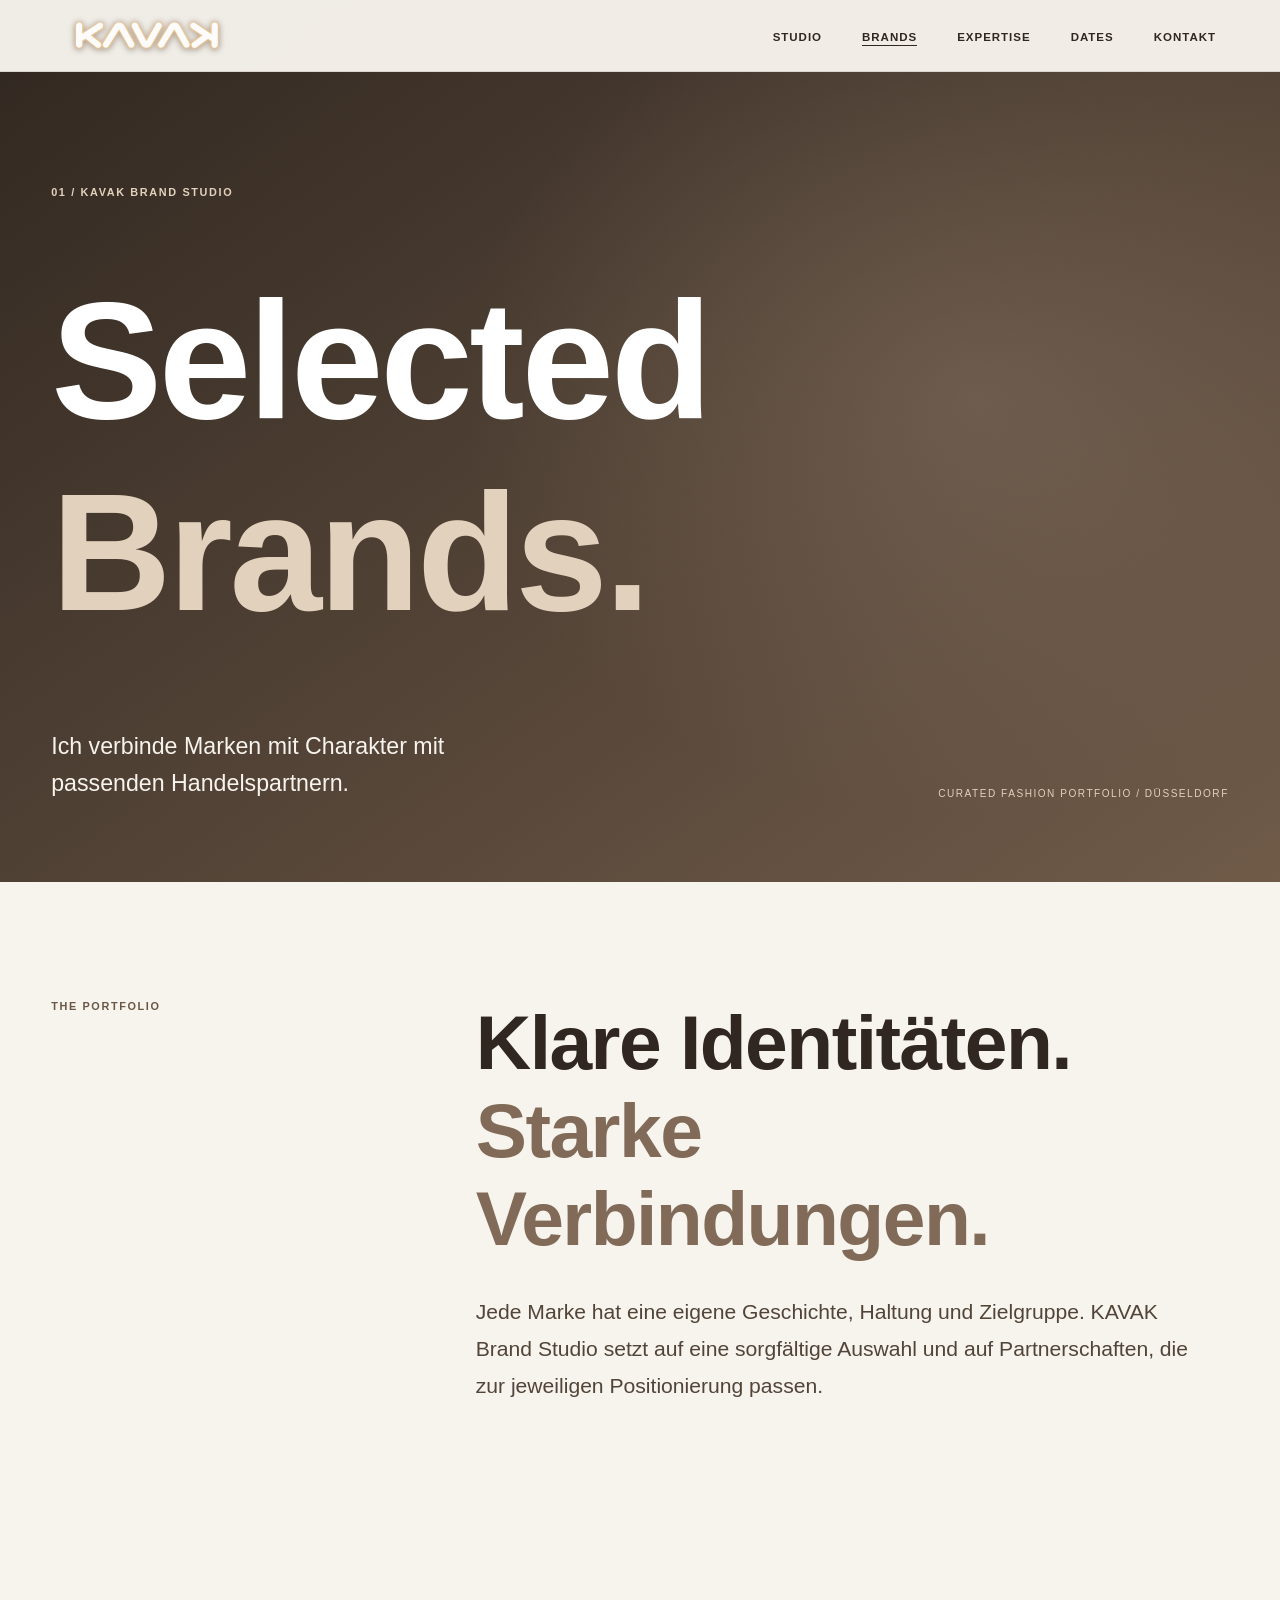
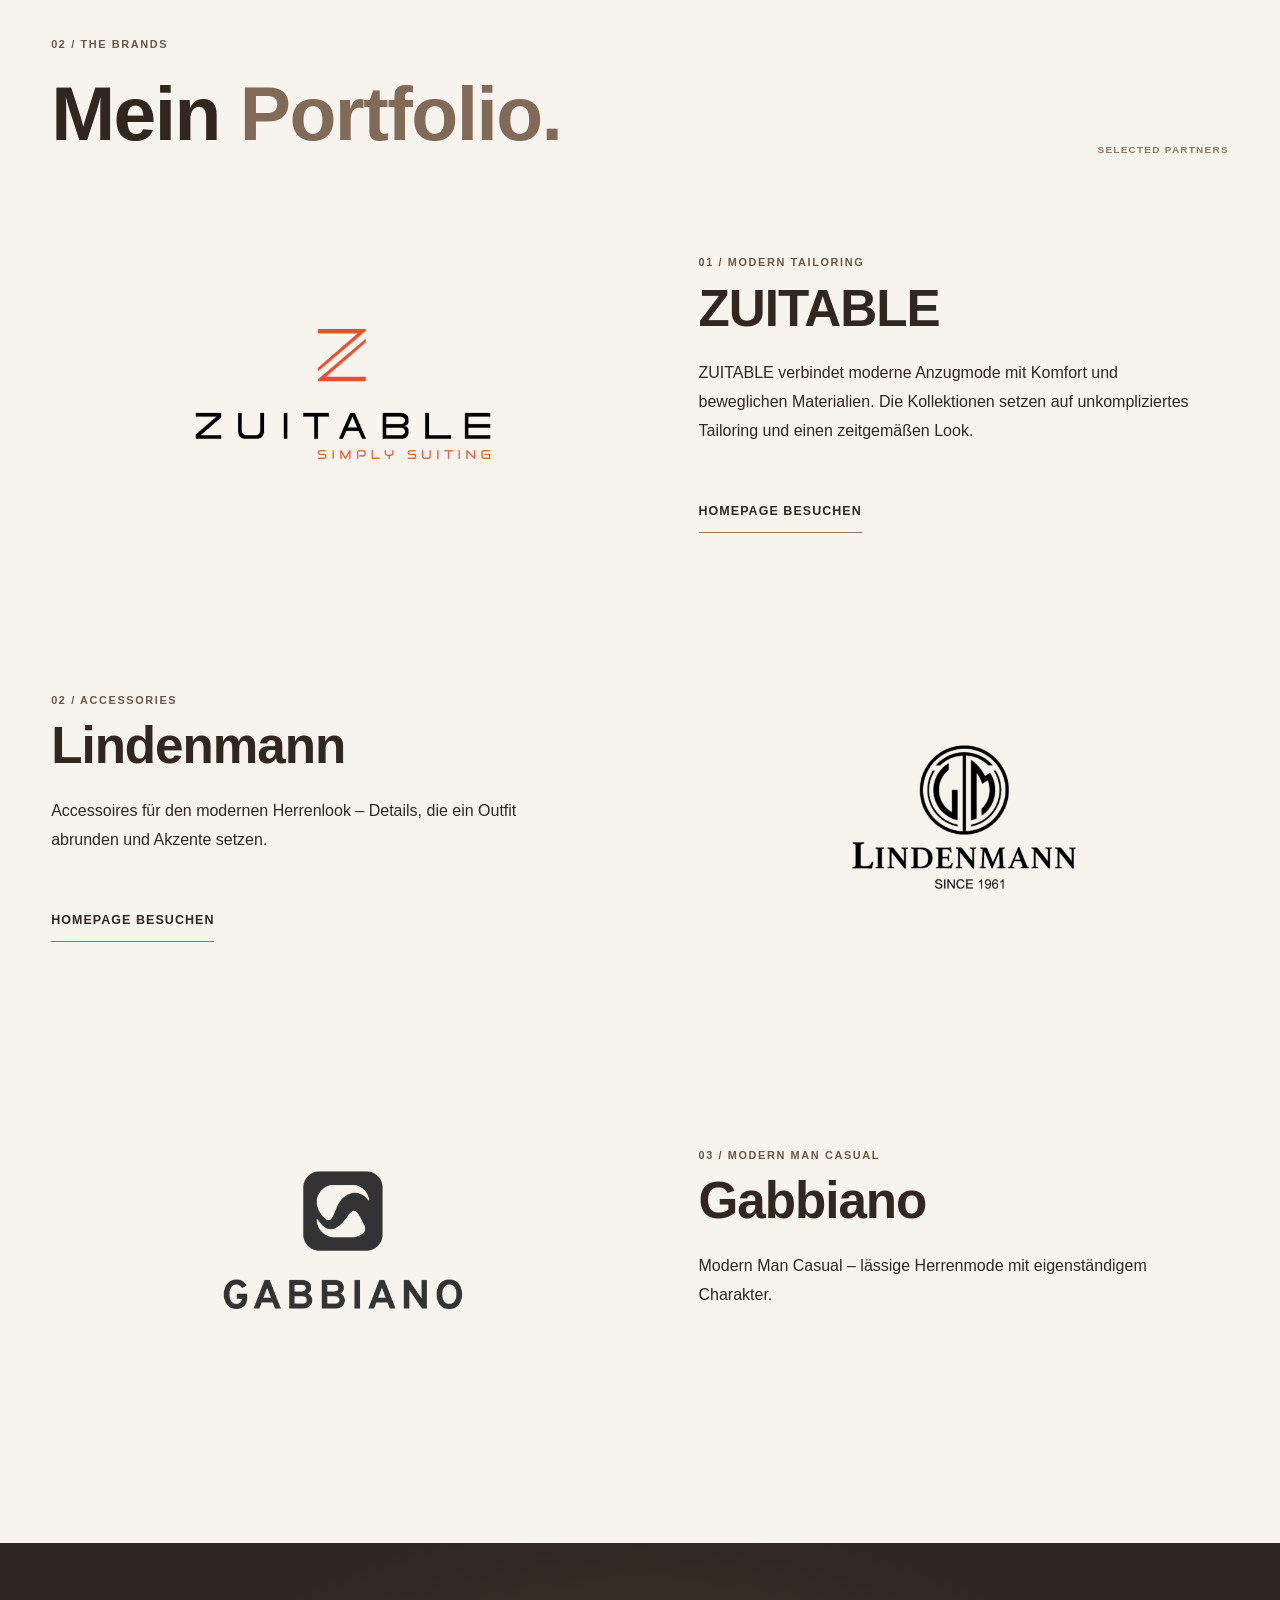
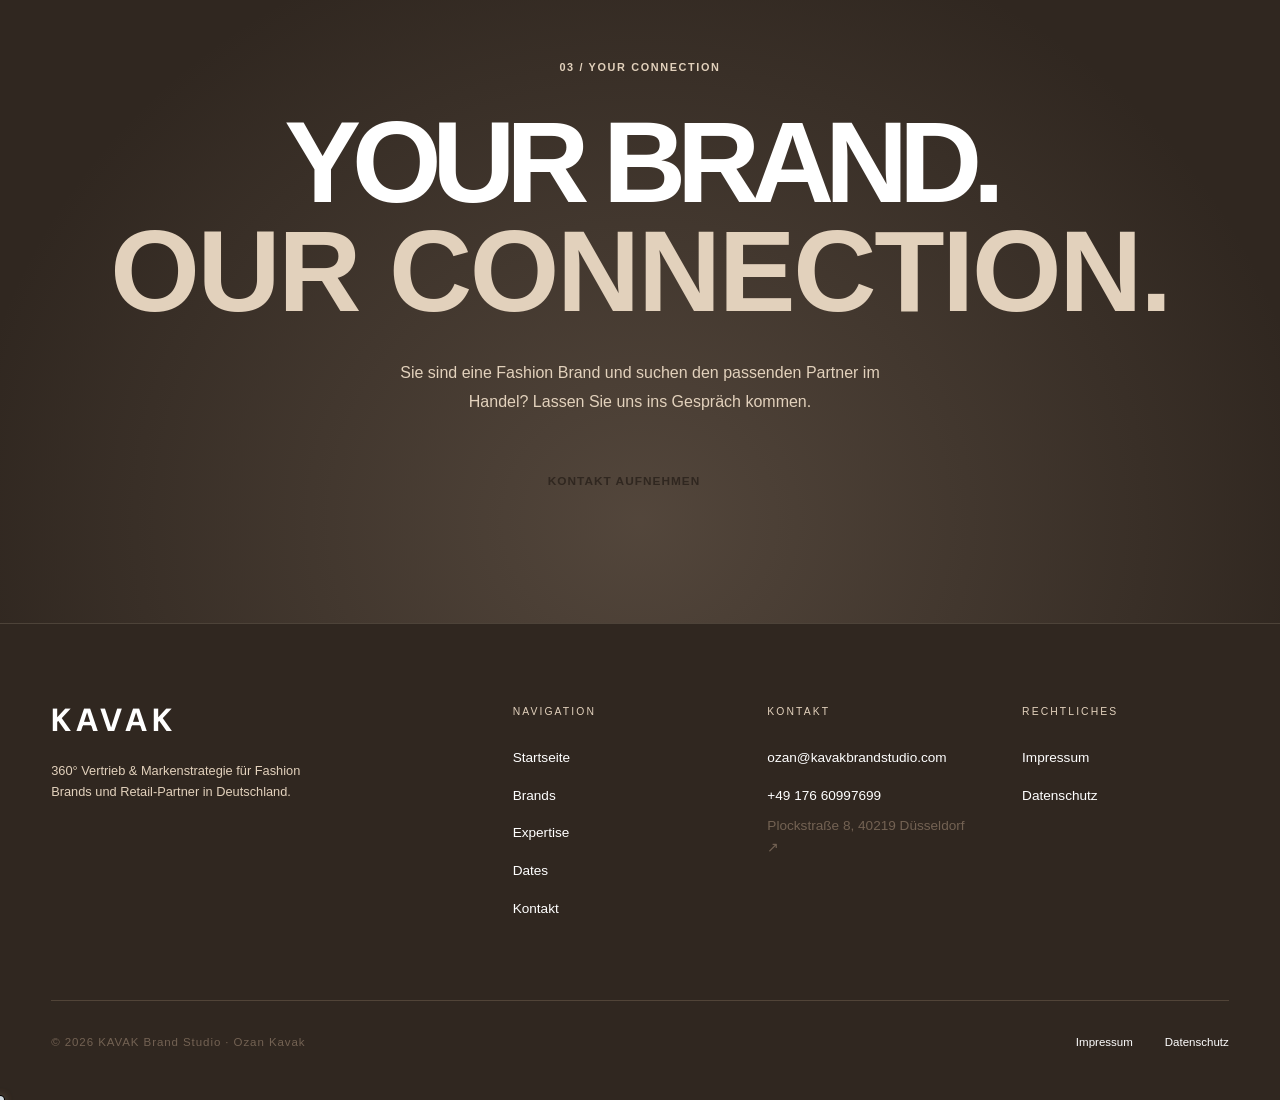
==== commit f7d0e334: "Remove arrow emoji symbols from website" ====
--- a/brands.html
+++ b/brands.html
@@ -5,10 +5,10 @@
 <section class="brands-intro editorial-section"><div class="container brands-intro__grid"><p class="editorial-kicker">The Portfolio</p><div><h2 class="editorial-title">Klare Identitäten.<br><em>Starke Verbindungen.</em></h2><p class="editorial-body">Jede Marke hat eine eigene Geschichte, Haltung und Zielgruppe. KAVAK Brand Studio setzt auf eine sorgfältige Auswahl und auf Partnerschaften, die zur jeweiligen Positionierung passen.</p></div></div></section>
 <section class="brands-collection editorial-section" aria-labelledby="brands-collection-heading"><div class="container"><div class="brands-collection__head"><div><p class="editorial-kicker">02 / The Brands</p><h2 id="brands-collection-heading" class="editorial-title">Mein <em>Portfolio.</em></h2></div><span class="brands-status">SELECTED PARTNERS</span></div>
 <div class="brand-stories">
-<article class="brand-story" id="zuitable"><div class="brand-story__visual"><img src="assets/images/zuitable-logo.png" alt="ZUITABLE Logo"></div><div class="brand-story__copy"><p class="editorial-kicker">01 / MODERN TAILORING</p><h3>ZUITABLE</h3><p>ZUITABLE verbindet moderne Anzugmode mit Komfort und beweglichen Materialien. Die Kollektionen setzen auf unkompliziertes Tailoring und einen zeitgemäßen Look.</p><a class="editorial-text-link" href="https://www.zuitable.com" target="_blank" rel="noopener noreferrer">Homepage besuchen ↗</a></div></article>
-<article class="brand-story" id="lindenmann"><div class="brand-story__visual"><img src="assets/images/lindenmann-logo.png" alt="Lindenmann Logo"></div><div class="brand-story__copy"><p class="editorial-kicker">02 / ACCESSORIES</p><h3>Lindenmann</h3><p>Accessoires für den modernen Herrenlook – Details, die ein Outfit abrunden und Akzente setzen.</p><a class="editorial-text-link" href="https://www.lindenmann.com/" target="_blank" rel="noopener noreferrer">Homepage besuchen ↗</a></div></article>
+<article class="brand-story" id="zuitable"><div class="brand-story__visual"><img src="assets/images/zuitable-logo.png" alt="ZUITABLE Logo"></div><div class="brand-story__copy"><p class="editorial-kicker">01 / MODERN TAILORING</p><h3>ZUITABLE</h3><p>ZUITABLE verbindet moderne Anzugmode mit Komfort und beweglichen Materialien. Die Kollektionen setzen auf unkompliziertes Tailoring und einen zeitgemäßen Look.</p><a class="editorial-text-link" href="https://www.zuitable.com" target="_blank" rel="noopener noreferrer">Homepage besuchen </a></div></article>
+<article class="brand-story" id="lindenmann"><div class="brand-story__visual"><img src="assets/images/lindenmann-logo.png" alt="Lindenmann Logo"></div><div class="brand-story__copy"><p class="editorial-kicker">02 / ACCESSORIES</p><h3>Lindenmann</h3><p>Accessoires für den modernen Herrenlook – Details, die ein Outfit abrunden und Akzente setzen.</p><a class="editorial-text-link" href="https://www.lindenmann.com/" target="_blank" rel="noopener noreferrer">Homepage besuchen </a></div></article>
 <article class="brand-story" id="gabbiano"><div class="brand-story__visual"><img src="assets/images/gabbiano-logo.png" alt="Gabbiano Logo" loading="lazy" decoding="async"></div><div class="brand-story__copy"><p class="editorial-kicker">03 / MODERN MAN CASUAL</p><h3>Gabbiano</h3><p>Modern Man Casual – lässige Herrenmode mit eigenständigem Charakter.</p></div></article>
 </div>
 </div></section>
-<section class="brands-partner editorial-section"><div class="container brands-partner__inner"><p class="editorial-kicker">03 / Your Connection</p><h2>YOUR BRAND.<br><em>OUR CONNECTION.</em></h2><p>Sie sind eine Fashion Brand und suchen den passenden Partner im Handel? Lassen Sie uns ins Gespräch kommen.</p><a href="kontakt.html" class="editorial-action editorial-action--light">Kontakt aufnehmen <span aria-hidden="true">↗</span></a></div></section>
+<section class="brands-partner editorial-section"><div class="container brands-partner__inner"><p class="editorial-kicker">03 / Your Connection</p><h2>YOUR BRAND.<br><em>OUR CONNECTION.</em></h2><p>Sie sind eine Fashion Brand und suchen den passenden Partner im Handel? Lassen Sie uns ins Gespräch kommen.</p><a href="kontakt.html" class="editorial-action editorial-action--light">Kontakt aufnehmen <span aria-hidden="true"></span></a></div></section>
 </main><div id="footer-placeholder"></div><script src="partials.js"></script><script src="main.js"></script></body></html>
--- a/style.css
+++ b/style.css
@@ -1113,3 +1113,100 @@
 .nav.scrolled:not(.dark-bg) .kavak-logo--nav{
   filter:drop-shadow(0 1px 3px rgba(48,39,32,.45))!important;
 }
+
+/* LOCATION — two-click Google Maps consent (no Google request before user click) */
+.location-map--consent{position:relative;min-height:320px;padding:2rem;border:1px solid #d3bda3;border-radius:18px;overflow:hidden;background:radial-gradient(ellipse at 65% 40%,#e9dac9 0%,#f7f3ed 70%);display:flex;align-items:center;justify-content:center;text-align:center}
+.location-map__placeholder{display:flex;flex-direction:column;align-items:center;gap:.65rem;max-width:330px;color:#302720}
+.location-map__pin{font-size:2rem;line-height:1;color:#806a55}
+.location-map__placeholder strong{font-size:1.1rem;letter-spacing:.15em}
+.location-map__placeholder small{font-size:.8rem}
+.location-map__placeholder p{font-size:.8rem;line-height:1.55;color:#514438;margin:.35rem 0}
+.location-map__placeholder a{font-size:.75rem;color:#514438;text-decoration:underline;text-underline-offset:3px}
+.location-map__load{cursor:pointer;appearance:none;background:#302720;color:#fff;border:1px solid #302720;border-radius:30px;padding:13px 24px;font:600 .8rem 'Manrope',Arial,sans-serif;transition:background .2s,color .2s}
+.location-map__load:hover,.location-map__load:focus-visible{background:#514438;color:#fff}
+.location-map--loaded{padding:0;min-height:320px}
+.location-map--loaded iframe{display:block;width:100%;height:100%;min-height:320px;border:0}
+@media(max-width:700px){.location-map--consent{min-height:300px;padding:1.5rem}.location-map--loaded{padding:0}}
+
+/* =====================================================
+   KAVAK MOBILE FIRST 2.0 — coherent touch interface
+   ===================================================== */
+:root{--mobile-ink:#302720;--mobile-sand:#c4ab8e;--mobile-ivory:#f7f3ed}
+@media (max-width:767px){
+  html{scroll-padding-top:82px;overflow-x:clip}
+  body{overflow-x:clip;-webkit-text-size-adjust:100%}
+  .container{width:100%!important;max-width:100%!important;padding-left:22px!important;padding-right:22px!important}
+  .nav,.nav--dark,.nav.scrolled,.nav.dark-bg{background:#f7f3ed!important;color:#302720!important}
+  .nav__inner{min-height:70px;padding-left:20px!important;padding-right:20px!important}
+  .nav__logo{max-width:170px;display:flex;align-items:center}
+  .nav__logo img{display:block;max-width:100%;width:auto;max-height:42px;object-fit:contain}
+  .nav__hamburger{position:relative;width:48px!important;height:48px!important;flex:0 0 48px;border:1px solid #d4bea6!important;border-radius:14px!important;background:#fff!important;display:flex;align-items:center;justify-content:center;flex-direction:column;gap:5px;z-index:1100}
+  .nav__hamburger span{background:#302720!important;width:21px;height:2px;display:block}
+  .nav__mobile{position:fixed!important;top:0!important;left:0!important;right:0!important;bottom:0!important;width:100%!important;min-height:100dvh!important;max-height:100dvh;overflow-y:auto;background:#f7f3ed!important;padding:92px 22px 34px!important;z-index:1090}
+  .nav__mobile li{border-bottom:1px solid #dccdbb}
+  .nav__mobile a{color:#302720!important;display:flex!important;align-items:center;min-height:65px;padding:12px 4px!important;font-family:'Manrope',Arial,sans-serif!important;font-size:clamp(1.3rem,6vw,1.7rem)!important;font-weight:600!important;letter-spacing:-.025em!important}
+  .nav__mobile a.active{color:#806a55!important}
+  .editorial-section,.brands-collection,.brands-intro{padding-top:64px!important;padding-bottom:64px!important}
+  h1,h2,h3,.editorial-title,.t-headline{overflow-wrap:normal;word-break:normal;letter-spacing:-.025em!important;line-height:1.15!important}
+  .editorial-title{font-size:clamp(1.85rem,8vw,2.65rem)!important}
+  p,.editorial-body,.studio-hero__lead{font-size:16px!important;line-height:1.7!important}
+  .editorial-hero{min-height:auto!important}
+  .editorial-hero__content{padding-top:100px!important;padding-bottom:60px!important}
+  .editorial-hero__brand{max-width:100%;width:100%;margin-top:22px;margin-bottom:24px}
+  .editorial-hero__logo{max-width:100%!important;height:auto!important;object-fit:contain}
+  .editorial-hero__bottom{display:grid!important;grid-template-columns:minmax(0,1fr)!important;gap:24px!important}
+  .home-editorial .editorial-hero__bottom h2{font-size:clamp(2.05rem,8.8vw,3.4rem)!important;line-height:1.18!important;letter-spacing:-.035em!important}
+  .editorial-hero__aside{max-width:100%!important}
+  .editorial-hero__aside p{max-width:38ch}
+  .editorial-scroll{display:none!important}
+  .editorial-action,.editorial-action--light,.btn,.btn--filled,button[type=submit],.location-map__load{
+    min-height:50px!important;display:inline-flex;align-items:center;justify-content:center;gap:12px;
+    padding:14px 20px!important;border-radius:12px!important;font-size:14px!important;line-height:1.35!important;
+    font-weight:700!important;letter-spacing:.01em!important;text-decoration:none;touch-action:manipulation;
+    background:#302720!important;color:#fff!important;border:1px solid #302720!important;box-shadow:none!important
+  }
+  .editorial-action *, .editorial-action--light *, .btn *,button[type=submit] *{color:inherit!important}
+  .editorial-action:hover,.editorial-action--light:hover,.btn:hover,.btn--filled:hover,button[type=submit]:hover{background:#302720!important;color:#fff!important}
+  .editorial-action:active,.btn:active,button[type=submit]:active{background:#514438!important;transform:scale(.985)}
+  .editorial-hero__aside .editorial-action,.editorial-contact .editorial-action{width:100%;max-width:420px}
+  .editorial-text-link{display:inline-flex;align-items:center;gap:10px;min-height:48px;font-size:14px!important;letter-spacing:.015em!important;color:#302720!important;text-decoration:underline;text-underline-offset:5px}
+  .editorial-strip__inner{display:flex!important;flex-wrap:wrap;justify-content:center;gap:10px 16px}
+  .editorial-strip__inner span{font-size:11px!important;letter-spacing:.06em!important}
+  .editorial-strip__inner i{display:none!important}
+  .editorial-two-col,.brands-intro__grid,.location-inner,.footer__grid{display:grid!important;grid-template-columns:minmax(0,1fr)!important;gap:25px!important}
+  .editorial-section-head{display:flex!important;flex-direction:column;align-items:flex-start!important;gap:14px!important}
+  .curated-showcase__grid,.editorial-service-grid{display:grid!important;grid-template-columns:minmax(0,1fr)!important;gap:16px!important}
+  .curated-showcase__card,.editorial-service-card{width:100%;min-width:0;transform:none!important;border-radius:16px;overflow:hidden}
+  .curated-showcase__art{min-height:175px;display:flex;align-items:center;justify-content:center;padding:20px}
+  .curated-showcase__art img{width:100%;height:100%;max-height:135px;object-fit:contain}
+  .curated-showcase__details{padding:17px!important}
+  .curated-showcase__arrow{display:flex!important;align-items:center;justify-content:center;background:#302720!important;color:#fff!important;border-color:#302720!important;min-width:44px;min-height:44px}
+  .curated-showcase__visit{padding:15px 17px!important;min-height:48px;color:#302720!important}
+  .editorial-service-card{padding:24px!important}
+  .editorial-founder{display:flex!important;flex-direction:column!important}
+  .editorial-founder__visual{min-height:290px!important;max-height:480px}
+  .editorial-founder__visual img{width:100%;height:100%;object-fit:cover}
+  .editorial-founder__copy{padding:36px 22px!important}
+  .editorial-founder__copy-inner{width:100%;max-width:100%}
+  .editorial-contact h2{font-size:clamp(2.8rem,12vw,4.8rem)!important;line-height:1.05!important;overflow-wrap:anywhere}
+  .location-map--loaded,.location-map--loaded iframe{min-height:300px!important;height:340px!important;border-radius:16px}
+  .form-input,.form-textarea,input,textarea,select{font-size:16px!important;max-width:100%}
+  .contact-form-column,.contact-info-column{min-width:0;width:100%!important}
+  .footer{padding-top:50px!important}
+  a,button,input,textarea,select{-webkit-tap-highlight-color:transparent}
+  a:focus-visible,button:focus-visible,input:focus-visible,textarea:focus-visible{outline:3px solid #8c7968!important;outline-offset:3px}
+  .reveal{transition-duration:.4s}
+}
+@media(max-width:360px){
+  .container{padding-left:17px!important;padding-right:17px!important}
+  .home-editorial .editorial-hero__bottom h2{font-size:clamp(1.9rem,8.3vw,2.2rem)!important}
+  .nav__inner{padding-left:16px!important;padding-right:16px!important}
+}
+@media(hover:none),(pointer:coarse){
+  .cursor,.cursor-ring{display:none!important}
+  .editorial-action--light,.btn--filled{background:#302720!important;color:#fff!important}
+  .editorial-service-card:hover,.curated-showcase__card:hover{transform:none!important}
+}
+@media(prefers-reduced-motion:reduce){
+  .reveal,.curated-showcase__card,.editorial-service-card{animation:none!important;transition:none!important}
+}
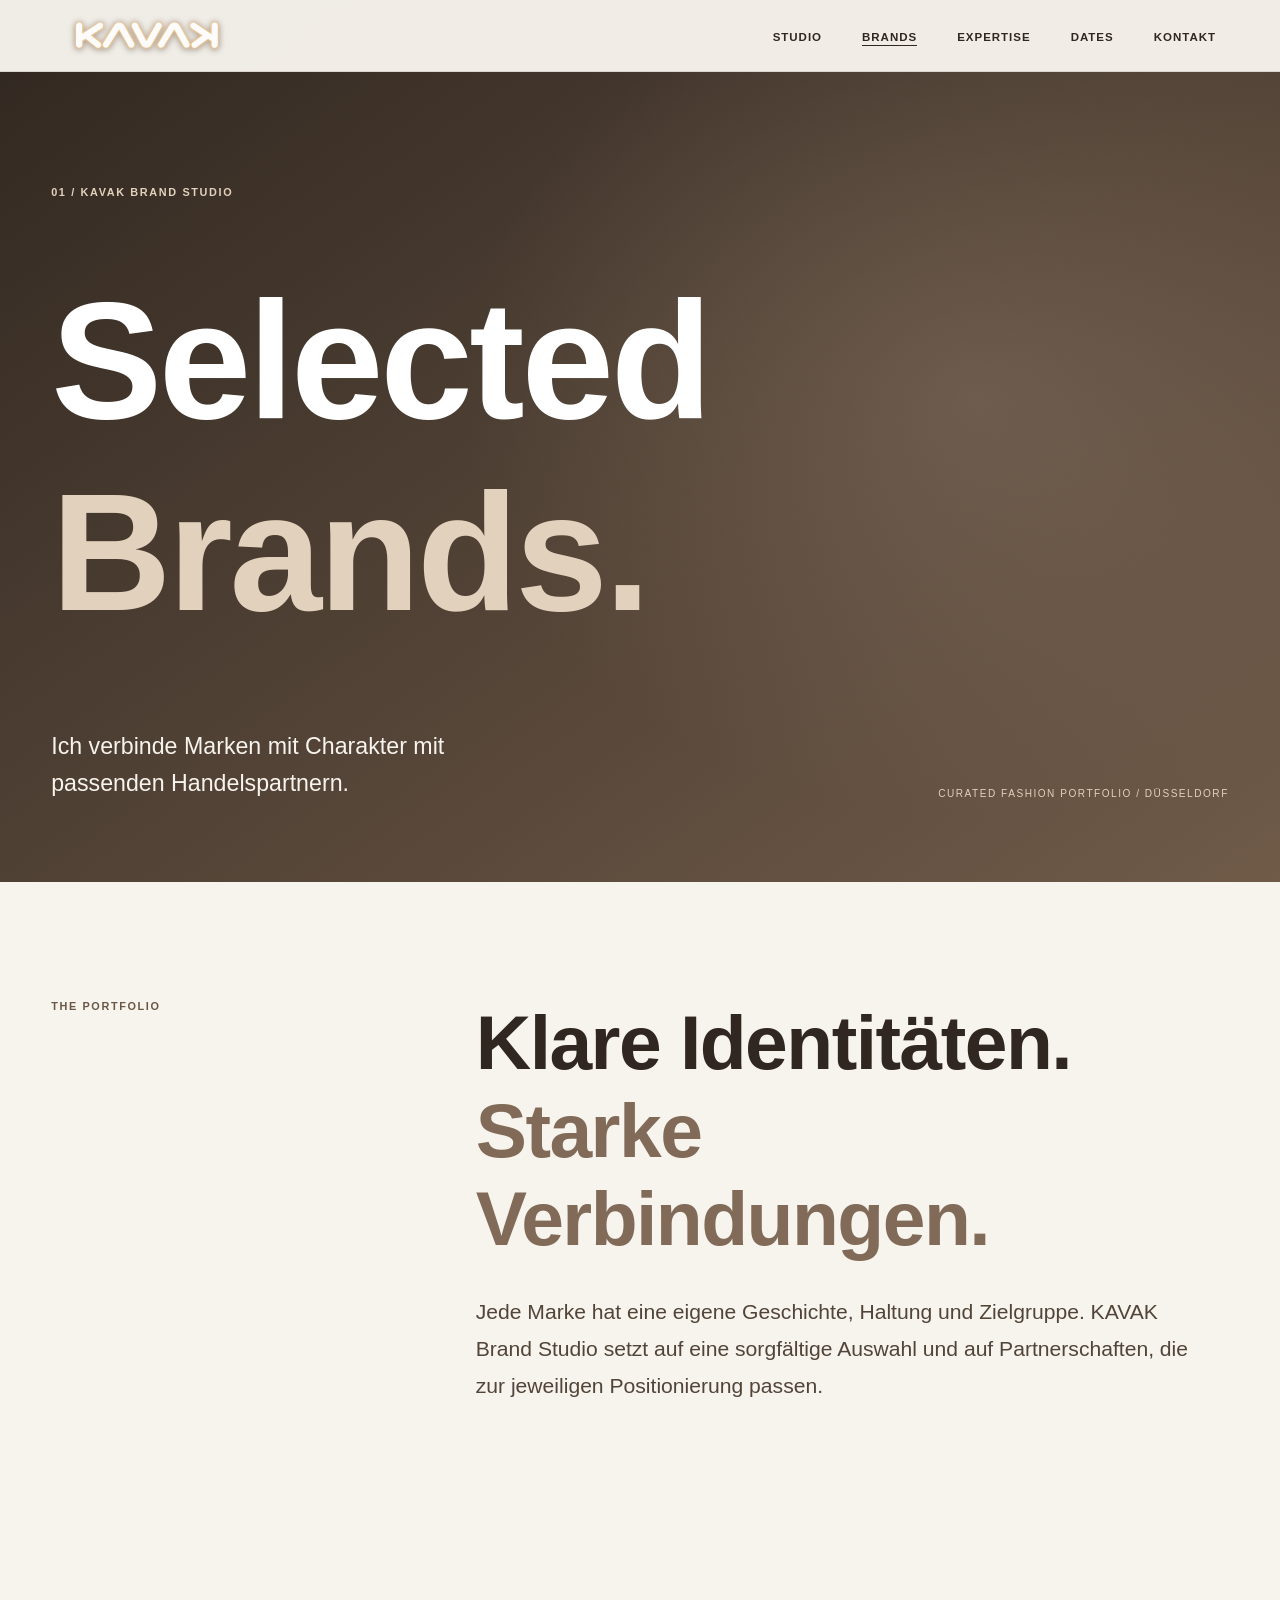
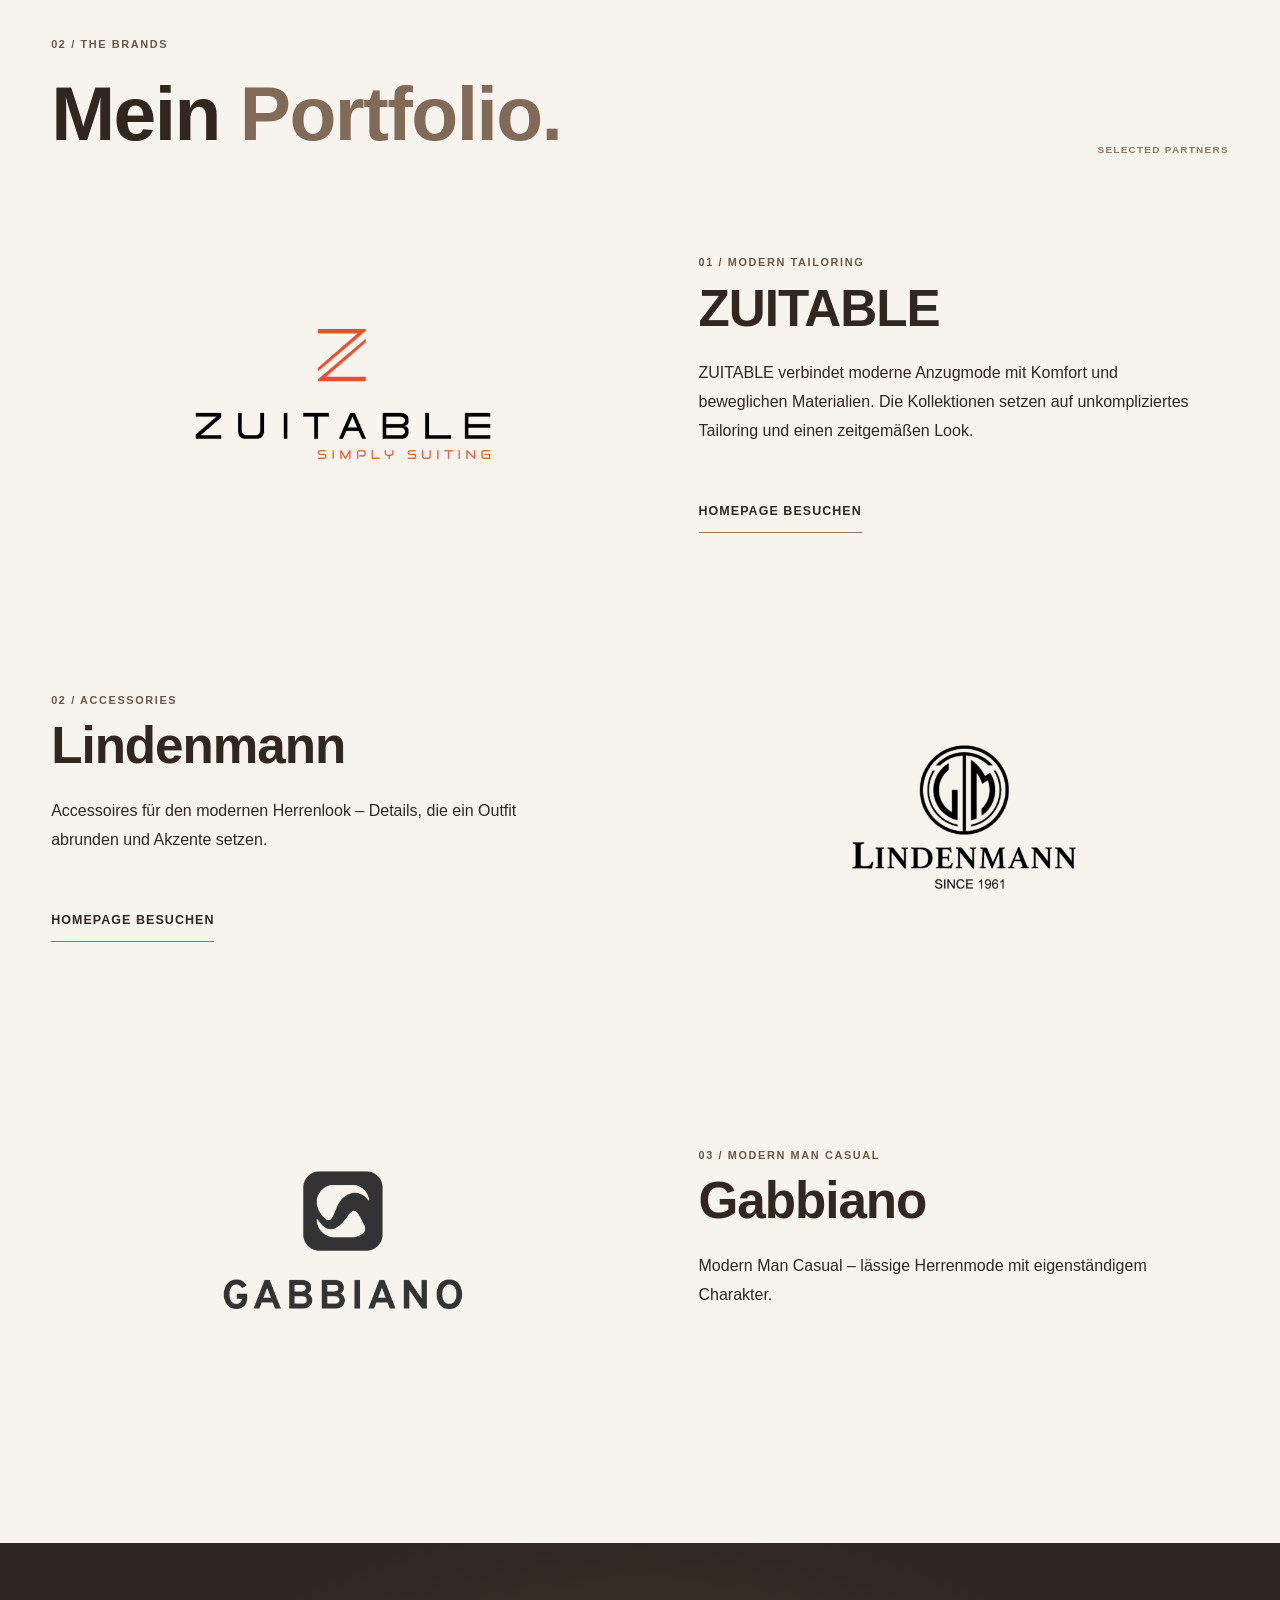
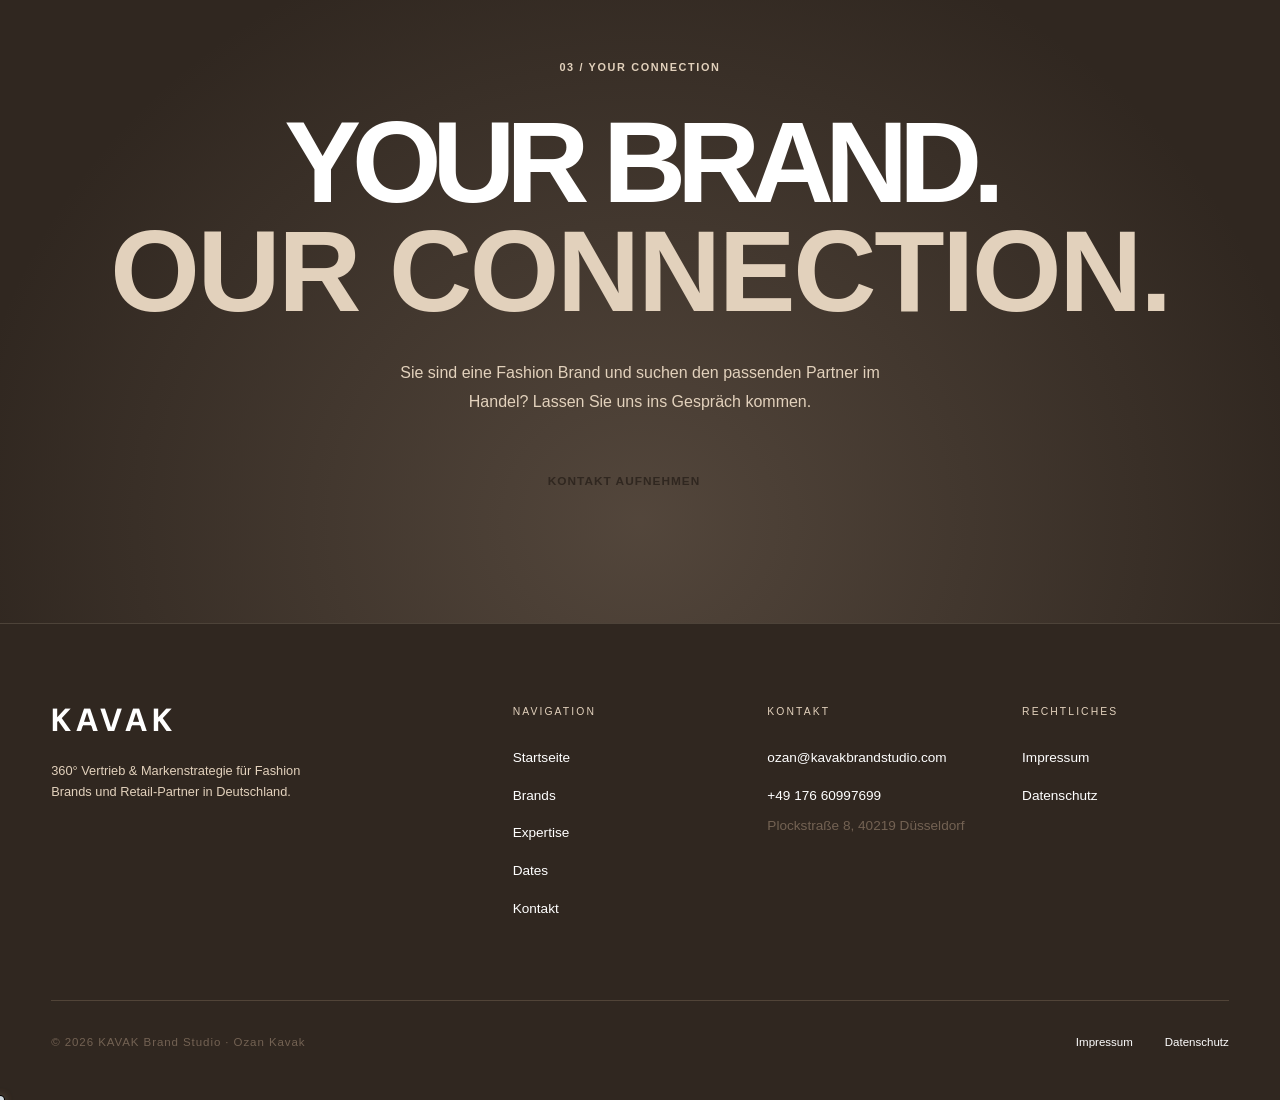
==== commit 6ef3c835: "Link KAVAK favicon on all pages" ====
--- a/brands.html
+++ b/brands.html
@@ -1,5 +1,6 @@
 <!doctype html>
-<html lang="de"><head><meta charset="utf-8"><meta name="viewport" content="width=device-width,initial-scale=1"><meta name="theme-color" content="#C4AB8E"><meta name="description" content="Entdecken Sie die Markenwelt von KAVAK Brand Studio – ausgewählte Fashion Brands und persönliche Vertriebspartnerschaften."><title>Brands | KAVAK Brand Studio</title><link rel="stylesheet" href="style.css"></head>
+<html lang="de"><head><meta charset="utf-8"><meta name="viewport" content="width=device-width,initial-scale=1"><meta name="theme-color" content="#C4AB8E"><meta name="description" content="Entdecken Sie die Markenwelt von KAVAK Brand Studio – ausgewählte Fashion Brands und persönliche Vertriebspartnerschaften."><title>Brands | KAVAK Brand Studio</title><link rel="stylesheet" href="style.css"><link rel="icon" type="image/svg+xml" href="favicon.svg">
+</head>
 <body class="brands-editorial"><div id="nav-placeholder"></div><main id="main-content">
 <section class="brands-hero"><div class="container"><p class="editorial-kicker">01 / KAVAK BRAND STUDIO</p><h1>Selected<br><em>Brands.</em></h1><div class="brands-hero__bottom"><p>Ich verbinde Marken mit Charakter mit passenden Handelspartnern.</p><span>CURATED FASHION PORTFOLIO / DÜSSELDORF</span></div></div></section>
 <section class="brands-intro editorial-section"><div class="container brands-intro__grid"><p class="editorial-kicker">The Portfolio</p><div><h2 class="editorial-title">Klare Identitäten.<br><em>Starke Verbindungen.</em></h2><p class="editorial-body">Jede Marke hat eine eigene Geschichte, Haltung und Zielgruppe. KAVAK Brand Studio setzt auf eine sorgfältige Auswahl und auf Partnerschaften, die zur jeweiligen Positionierung passen.</p></div></div></section>
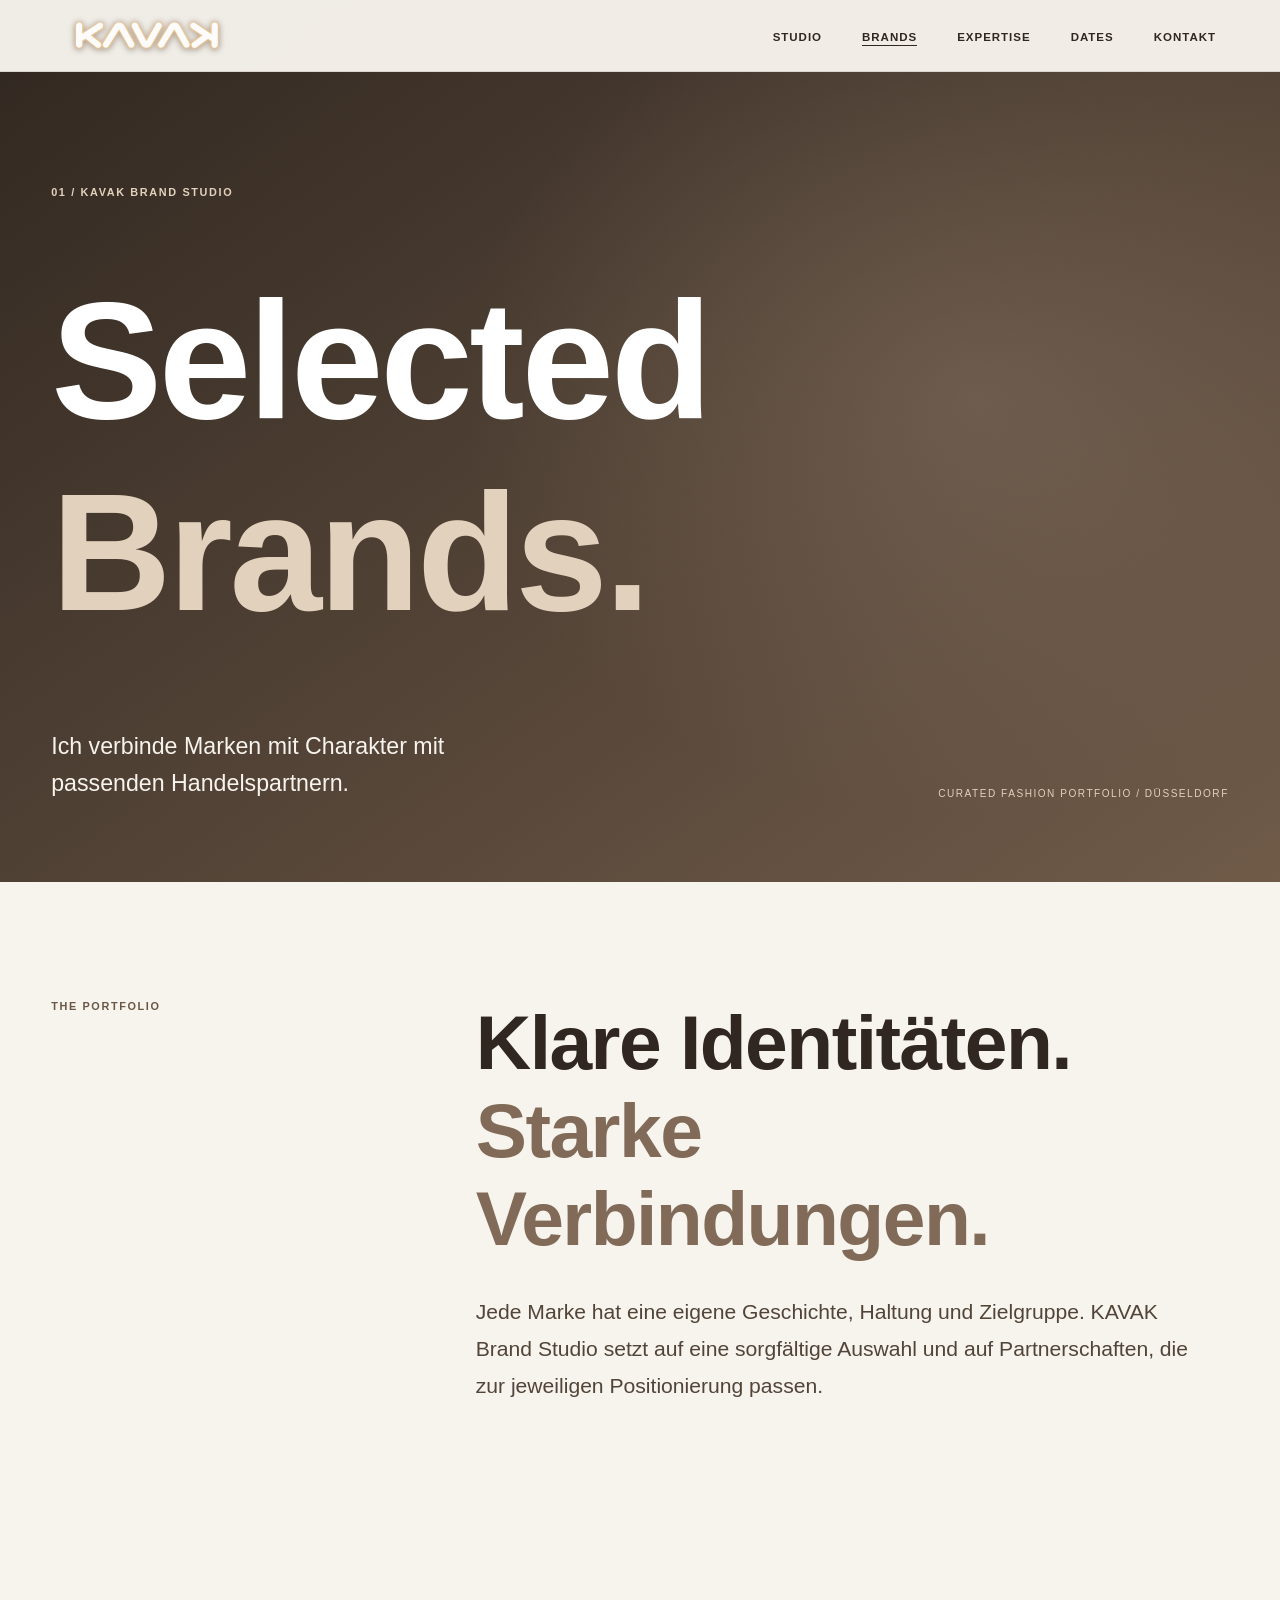
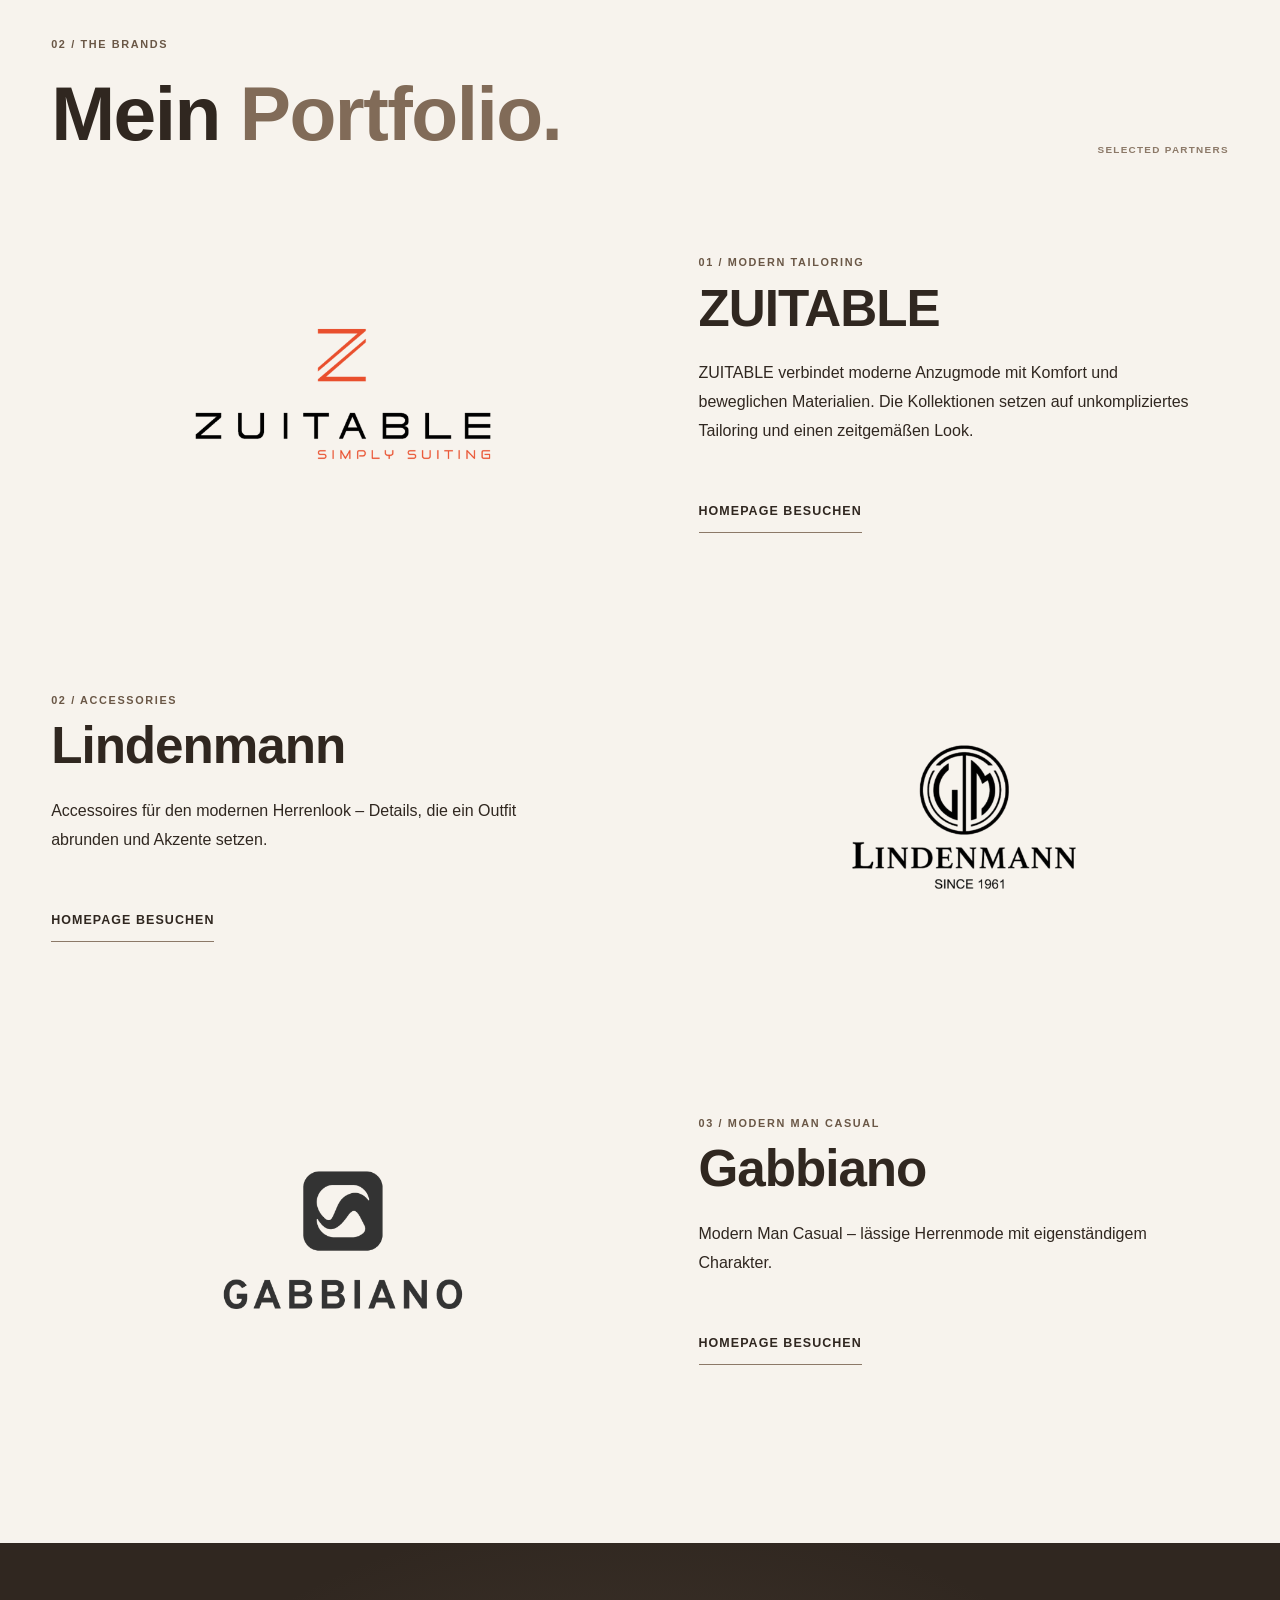
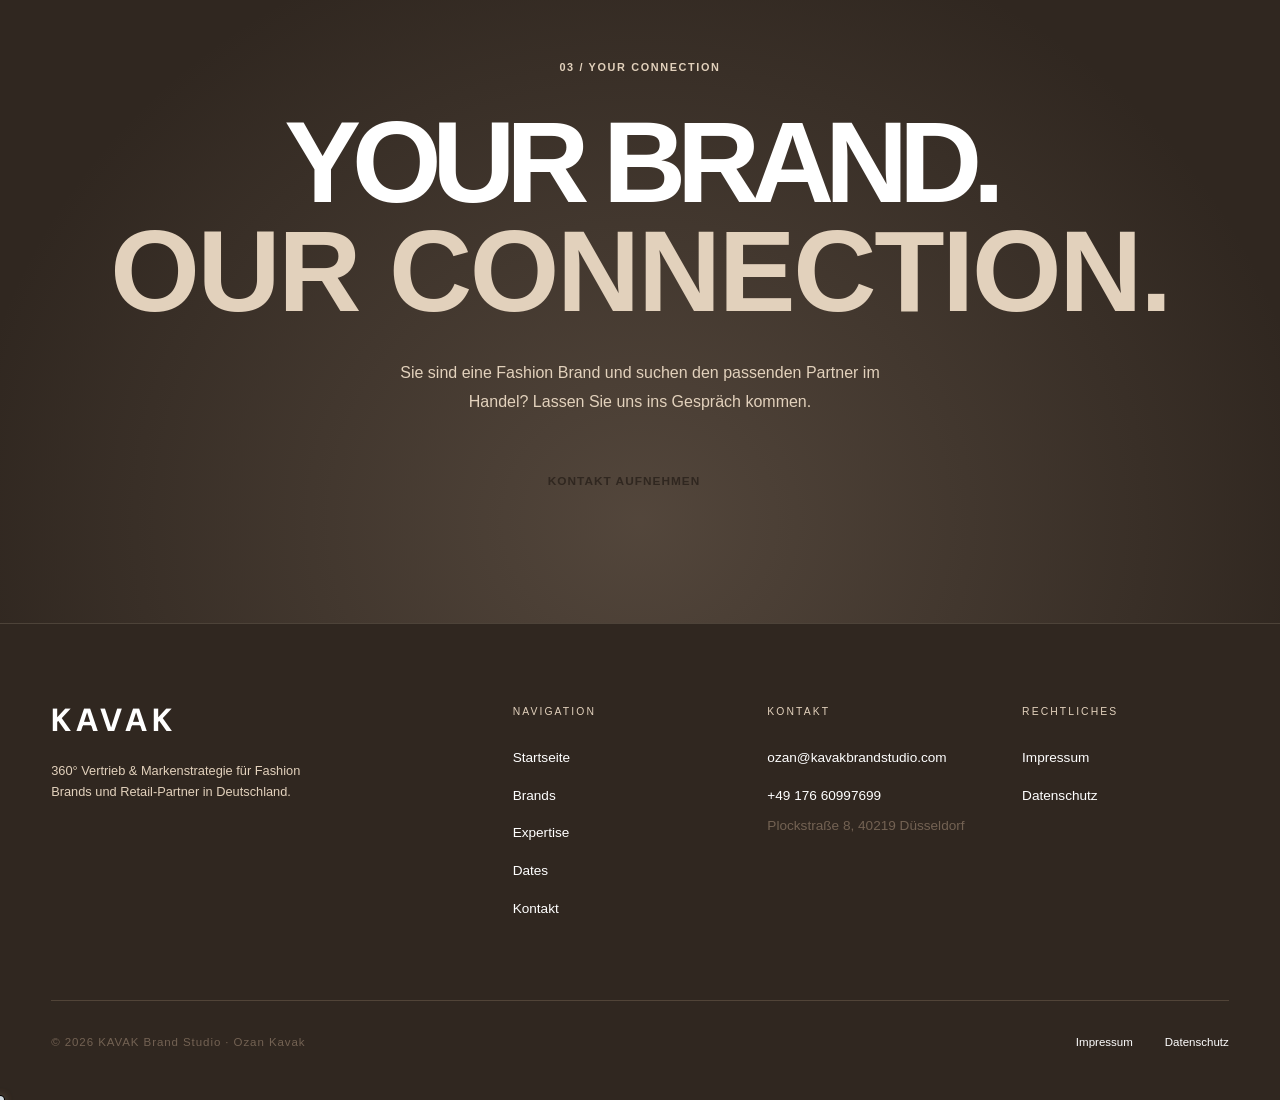
==== commit 73e03716: "Link Gabbiano portfolio to official website" ====
--- a/brands.html
+++ b/brands.html
@@ -8,7 +8,7 @@
 <div class="brand-stories">
 <article class="brand-story" id="zuitable"><div class="brand-story__visual"><img src="assets/images/zuitable-logo.png" alt="ZUITABLE Logo"></div><div class="brand-story__copy"><p class="editorial-kicker">01 / MODERN TAILORING</p><h3>ZUITABLE</h3><p>ZUITABLE verbindet moderne Anzugmode mit Komfort und beweglichen Materialien. Die Kollektionen setzen auf unkompliziertes Tailoring und einen zeitgemäßen Look.</p><a class="editorial-text-link" href="https://www.zuitable.com" target="_blank" rel="noopener noreferrer">Homepage besuchen </a></div></article>
 <article class="brand-story" id="lindenmann"><div class="brand-story__visual"><img src="assets/images/lindenmann-logo.png" alt="Lindenmann Logo"></div><div class="brand-story__copy"><p class="editorial-kicker">02 / ACCESSORIES</p><h3>Lindenmann</h3><p>Accessoires für den modernen Herrenlook – Details, die ein Outfit abrunden und Akzente setzen.</p><a class="editorial-text-link" href="https://www.lindenmann.com/" target="_blank" rel="noopener noreferrer">Homepage besuchen </a></div></article>
-<article class="brand-story" id="gabbiano"><div class="brand-story__visual"><img src="assets/images/gabbiano-logo.png" alt="Gabbiano Logo" loading="lazy" decoding="async"></div><div class="brand-story__copy"><p class="editorial-kicker">03 / MODERN MAN CASUAL</p><h3>Gabbiano</h3><p>Modern Man Casual – lässige Herrenmode mit eigenständigem Charakter.</p></div></article>
+<article class="brand-story" id="gabbiano"><div class="brand-story__visual"><img src="assets/images/gabbiano-logo.png" alt="Gabbiano Logo" loading="lazy" decoding="async"></div><div class="brand-story__copy"><p class="editorial-kicker">03 / MODERN MAN CASUAL</p><h3>Gabbiano</h3><p>Modern Man Casual – lässige Herrenmode mit eigenständigem Charakter.</p><a class="editorial-text-link" href="https://www.gabbianodenim.com/" target="_blank" rel="noopener noreferrer">Homepage besuchen</a></div></article>
 </div>
 </div></section>
 <section class="brands-partner editorial-section"><div class="container brands-partner__inner"><p class="editorial-kicker">03 / Your Connection</p><h2>YOUR BRAND.<br><em>OUR CONNECTION.</em></h2><p>Sie sind eine Fashion Brand und suchen den passenden Partner im Handel? Lassen Sie uns ins Gespräch kommen.</p><a href="kontakt.html" class="editorial-action editorial-action--light">Kontakt aufnehmen <span aria-hidden="true"></span></a></div></section>
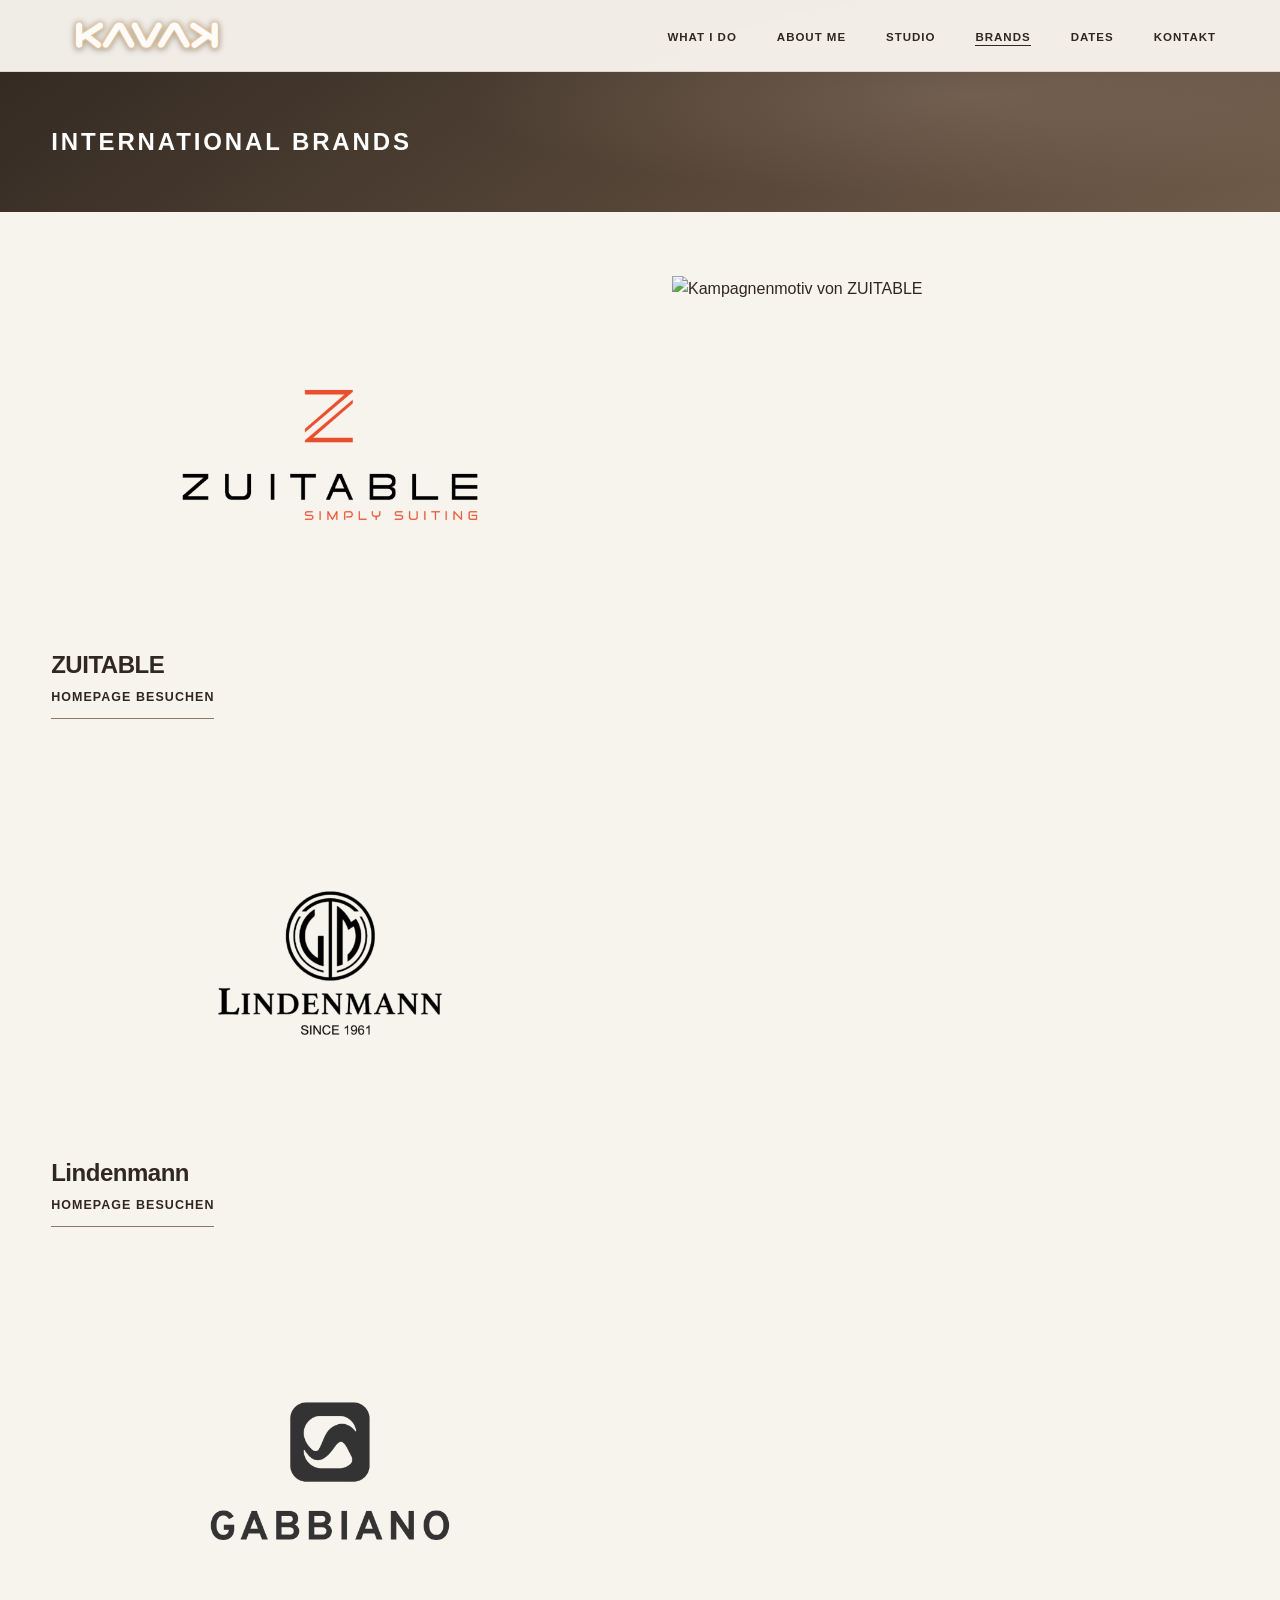
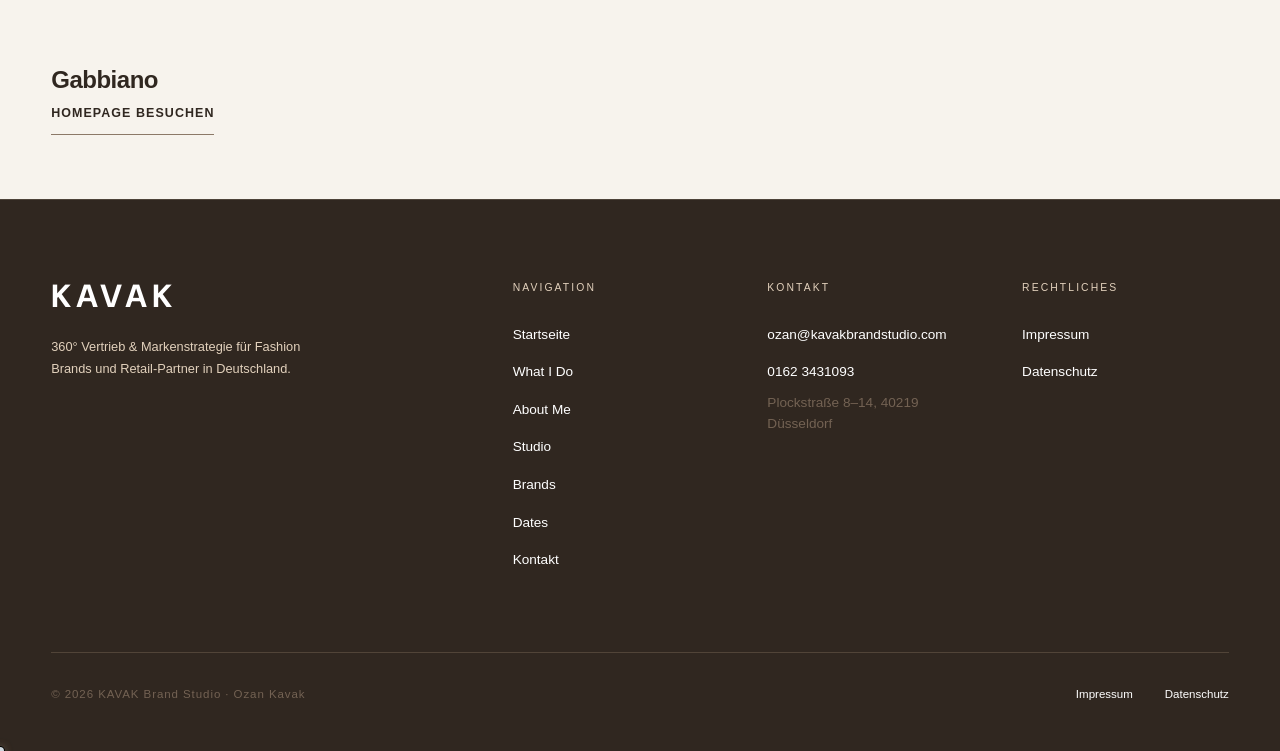
==== commit 3dff9dbb: "Update KAVAK editorial pages after founder review" ====
--- a/brands.html
+++ b/brands.html
@@ -1,15 +1,22 @@
 <!doctype html>
-<html lang="de"><head><meta charset="utf-8"><meta name="viewport" content="width=device-width,initial-scale=1"><meta name="theme-color" content="#C4AB8E"><meta name="description" content="Entdecken Sie die Markenwelt von KAVAK Brand Studio – ausgewählte Fashion Brands und persönliche Vertriebspartnerschaften."><title>Brands | KAVAK Brand Studio</title><link rel="stylesheet" href="style.css"><link rel="icon" type="image/svg+xml" href="favicon.svg">
+<html lang="de"><head><meta charset="utf-8"><meta name="viewport" content="width=device-width,initial-scale=1"><meta name="theme-color" content="#C4AB8E"><meta name="description" content="Das internationale Markenportfolio von KAVAK Brand Studio: ZUITABLE, Lindenmann und Gabbiano."><title>Brands | KAVAK Brand Studio</title><link rel="stylesheet" href="style.css"><link rel="icon" type="image/svg+xml" href="favicon.svg">
 </head>
-<body class="brands-editorial"><div id="nav-placeholder"></div><main id="main-content">
-<section class="brands-hero"><div class="container"><p class="editorial-kicker">01 / KAVAK BRAND STUDIO</p><h1>Selected<br><em>Brands.</em></h1><div class="brands-hero__bottom"><p>Ich verbinde Marken mit Charakter mit passenden Handelspartnern.</p><span>CURATED FASHION PORTFOLIO / DÜSSELDORF</span></div></div></section>
-<section class="brands-intro editorial-section"><div class="container brands-intro__grid"><p class="editorial-kicker">The Portfolio</p><div><h2 class="editorial-title">Klare Identitäten.<br><em>Starke Verbindungen.</em></h2><p class="editorial-body">Jede Marke hat eine eigene Geschichte, Haltung und Zielgruppe. KAVAK Brand Studio setzt auf eine sorgfältige Auswahl und auf Partnerschaften, die zur jeweiligen Positionierung passen.</p></div></div></section>
-<section class="brands-collection editorial-section" aria-labelledby="brands-collection-heading"><div class="container"><div class="brands-collection__head"><div><p class="editorial-kicker">02 / The Brands</p><h2 id="brands-collection-heading" class="editorial-title">Mein <em>Portfolio.</em></h2></div><span class="brands-status">SELECTED PARTNERS</span></div>
-<div class="brand-stories">
-<article class="brand-story" id="zuitable"><div class="brand-story__visual"><img src="assets/images/zuitable-logo.png" alt="ZUITABLE Logo"></div><div class="brand-story__copy"><p class="editorial-kicker">01 / MODERN TAILORING</p><h3>ZUITABLE</h3><p>ZUITABLE verbindet moderne Anzugmode mit Komfort und beweglichen Materialien. Die Kollektionen setzen auf unkompliziertes Tailoring und einen zeitgemäßen Look.</p><a class="editorial-text-link" href="https://www.zuitable.com" target="_blank" rel="noopener noreferrer">Homepage besuchen </a></div></article>
-<article class="brand-story" id="lindenmann"><div class="brand-story__visual"><img src="assets/images/lindenmann-logo.png" alt="Lindenmann Logo"></div><div class="brand-story__copy"><p class="editorial-kicker">02 / ACCESSORIES</p><h3>Lindenmann</h3><p>Accessoires für den modernen Herrenlook – Details, die ein Outfit abrunden und Akzente setzen.</p><a class="editorial-text-link" href="https://www.lindenmann.com/" target="_blank" rel="noopener noreferrer">Homepage besuchen </a></div></article>
-<article class="brand-story" id="gabbiano"><div class="brand-story__visual"><img src="assets/images/gabbiano-logo.png" alt="Gabbiano Logo" loading="lazy" decoding="async"></div><div class="brand-story__copy"><p class="editorial-kicker">03 / MODERN MAN CASUAL</p><h3>Gabbiano</h3><p>Modern Man Casual – lässige Herrenmode mit eigenständigem Charakter.</p><a class="editorial-text-link" href="https://www.gabbianodenim.com/" target="_blank" rel="noopener noreferrer">Homepage besuchen</a></div></article>
-</div>
-</div></section>
-<section class="brands-partner editorial-section"><div class="container brands-partner__inner"><p class="editorial-kicker">03 / Your Connection</p><h2>YOUR BRAND.<br><em>OUR CONNECTION.</em></h2><p>Sie sind eine Fashion Brand und suchen den passenden Partner im Handel? Lassen Sie uns ins Gespräch kommen.</p><a href="kontakt.html" class="editorial-action editorial-action--light">Kontakt aufnehmen <span aria-hidden="true"></span></a></div></section>
-</main><div id="footer-placeholder"></div><script src="partials.js"></script><script src="main.js"></script></body></html>+<body class="brands-editorial portfolio-page">
+  <div id="nav-placeholder"></div>
+  <main id="main-content">
+    <section class="brands-hero portfolio-hero">
+      <div class="container"><h1>International Brands</h1></div>
+    </section>
+    <section class="brands-collection portfolio-collection" aria-label="Markenportfolio">
+      <div class="container brand-stories">
+        <article class="brand-story" id="zuitable"><div class="brand-story__visual"><img src="assets/images/zuitable-logo.png" alt="ZUITABLE Logo"></div><div class="brand-story__copy"><h2>ZUITABLE</h2><a class="editorial-text-link" href="https://www.zuitable.com" target="_blank" rel="noopener noreferrer">Homepage besuchen </a></div><img class="brand-campaign" src="https://zuitable.de/cdn/shop/files/About-Hero.jpg?v=1786541750&amp;width=2800" alt="Kampagnenmotiv von ZUITABLE" decoding="async"></article>
+        <article class="brand-story" id="lindenmann"><div class="brand-story__visual"><img src="assets/images/lindenmann-logo.png" alt="Lindenmann Logo"></div><div class="brand-story__copy"><h2>Lindenmann</h2><a class="editorial-text-link" href="https://www.lindenmann.com/" target="_blank" rel="noopener noreferrer">Homepage besuchen </a></div></article>
+        <article class="brand-story" id="gabbiano"><div class="brand-story__visual"><img src="assets/images/gabbiano-logo.png" alt="Gabbiano Logo" loading="lazy" decoding="async"></div><div class="brand-story__copy"><h2>Gabbiano</h2><a class="editorial-text-link" href="https://www.gabbianodenim.com/" target="_blank" rel="noopener noreferrer">Homepage besuchen</a></div></article>
+      </div>
+    </section>
+  </main>
+  <div id="footer-placeholder"></div>
+  <script src="partials.js"></script>
+  <script src="main.js"></script>
+</body>
+</html>
--- a/style.css
+++ b/style.css
@@ -1210,3 +1210,156 @@
 @media(prefers-reduced-motion:reduce){
   .reveal,.curated-showcase__card,.editorial-service-card{animation:none!important;transition:none!important}
 }
+
+/* KAVAK editorial page updates */
+.home-editorial .editorial-hero__identity span {
+  text-transform: uppercase;
+}
+
+.about-hero,
+.what-i-do-hero,
+.showroom-intro {
+  display: flex;
+  align-items: center;
+  min-height: 75vh;
+  min-height: 75svh;
+  padding: calc(var(--nav-height) + 1.5rem) 0 2rem;
+}
+
+.about-hero .studio-hero__grid {
+  grid-template-columns: 1fr minmax(0, .85fr);
+}
+
+.about-hero h1 {
+  font-size: clamp(3.5rem, 8.5vw, 9rem);
+  margin: 0;
+}
+
+.about-hero figure {
+  width: min(100%, 420px);
+  margin: 0 auto;
+}
+
+.about-hero .studio-portrait {
+  min-height: 0;
+  height: min(45svh, 440px);
+}
+
+.about-hero figcaption {
+  margin-top: .65rem;
+  font-size: .75rem;
+  color: #f3eadf;
+}
+
+.about-page .studio-split { grid-template-columns: 1fr 1fr; }
+.about-page .studio-about h2 { font-size: clamp(2rem, 5vw, 5.5rem); }
+.about-page .studio-section-head > p { grid-column: auto; }
+.about-page .studio-timeline article { grid-template-columns: 1fr 2fr; }
+
+.what-i-do-hero,
+.showroom-intro,
+.dates-page .brands-hero,
+.contact-page main > section:first-child {
+  background: #fff !important;
+  color: #302720;
+}
+
+.what-i-do-hero::before,
+.dates-page .brands-hero::before { display: none; }
+
+.what-i-do-hero h1, .what-i-do-hero h1 em,
+.dates-page .brands-hero h1, .dates-page .brands-hero h1 em,
+.contact-page main > section:first-child h1 {
+  color: #302720 !important;
+}
+
+.what-i-do-hero h1 {
+  font-size: clamp(2.55rem, 8vw, 8rem);
+  margin: 0;
+}
+
+.showroom-intro .editorial-two-col,
+.what-i-do-page .editorial-two-col { align-items: start; }
+
+.revision-copy {
+  max-width: 64ch;
+  color: #514438;
+  line-height: 1.7;
+}
+
+.revision-copy > * + * { margin-top: 1rem; }
+.revision-copy address { font-style: normal; }
+.revision-copy address a, .event-line p a { text-decoration: underline; }
+
+.full-service-grid {
+  margin-top: 3rem;
+  display: grid;
+  grid-template-columns: repeat(3, minmax(0, 1fr));
+  gap: 2rem;
+}
+
+.full-service-grid article {
+  padding-top: 1.15rem;
+  border-top: 1px solid #cbb9a4;
+}
+
+.full-service-grid p {
+  margin-top: .8rem;
+  color: #514438;
+  line-height: 1.65;
+}
+
+.portfolio-hero {
+  padding: calc(var(--nav-height) + 3.5rem) 0 3.5rem;
+}
+
+.portfolio-hero h1 {
+  margin: 0;
+  color: #fff;
+  font-size: clamp(1.05rem, 2vw, 1.5rem);
+  text-transform: uppercase;
+  letter-spacing: .12em;
+}
+
+.portfolio-collection { padding: clamp(1.5rem, 5vw, 5rem) 0; }
+.portfolio-collection .brand-story { grid-template-columns: 1fr 1fr; }
+.portfolio-collection .brand-story:nth-child(even) .brand-story__visual { order: 0; }
+.portfolio-collection .brand-story__visual { grid-area: 1 / 1; }
+.portfolio-collection .brand-story__copy { grid-area: 2 / 1 / 3 / -1; }
+.portfolio-collection .brand-story { row-gap: 1rem; }
+.portfolio-collection .brand-story__copy h2 { margin: 0; }
+.portfolio-collection .brand-story__copy .editorial-text-link { margin-top: .6rem; }
+.brand-campaign {
+  display: block;
+  width: 100%;
+  aspect-ratio: 1.55;
+  object-fit: cover;
+}
+
+.dates-page .brands-hero .editorial-kicker,
+.dates-page .brands-hero p { color: #514438; }
+.dates-page .event-line p { color: #514438; }
+
+@media (max-width: 800px) {
+  .about-page .studio-split,
+  .full-service-grid { grid-template-columns: 1fr; }
+  .about-page .studio-timeline article { grid-template-columns: 1fr; }
+}
+
+@media (max-width: 600px) {
+  .about-hero .studio-hero__grid {
+    grid-template-columns: 1fr;
+    gap: 1rem;
+  }
+
+  .about-hero .studio-portrait { height: min(38svh, 310px); }
+  .about-hero figure { max-width: 290px; }
+  .portfolio-collection .brand-story {
+    grid-template-columns: 1fr;
+  }
+  .portfolio-collection .brand-story__copy { grid-area: auto; }
+}
+
+@media (min-width: 801px) and (max-width: 1050px) {
+  .nav__links { gap: 1rem; }
+}
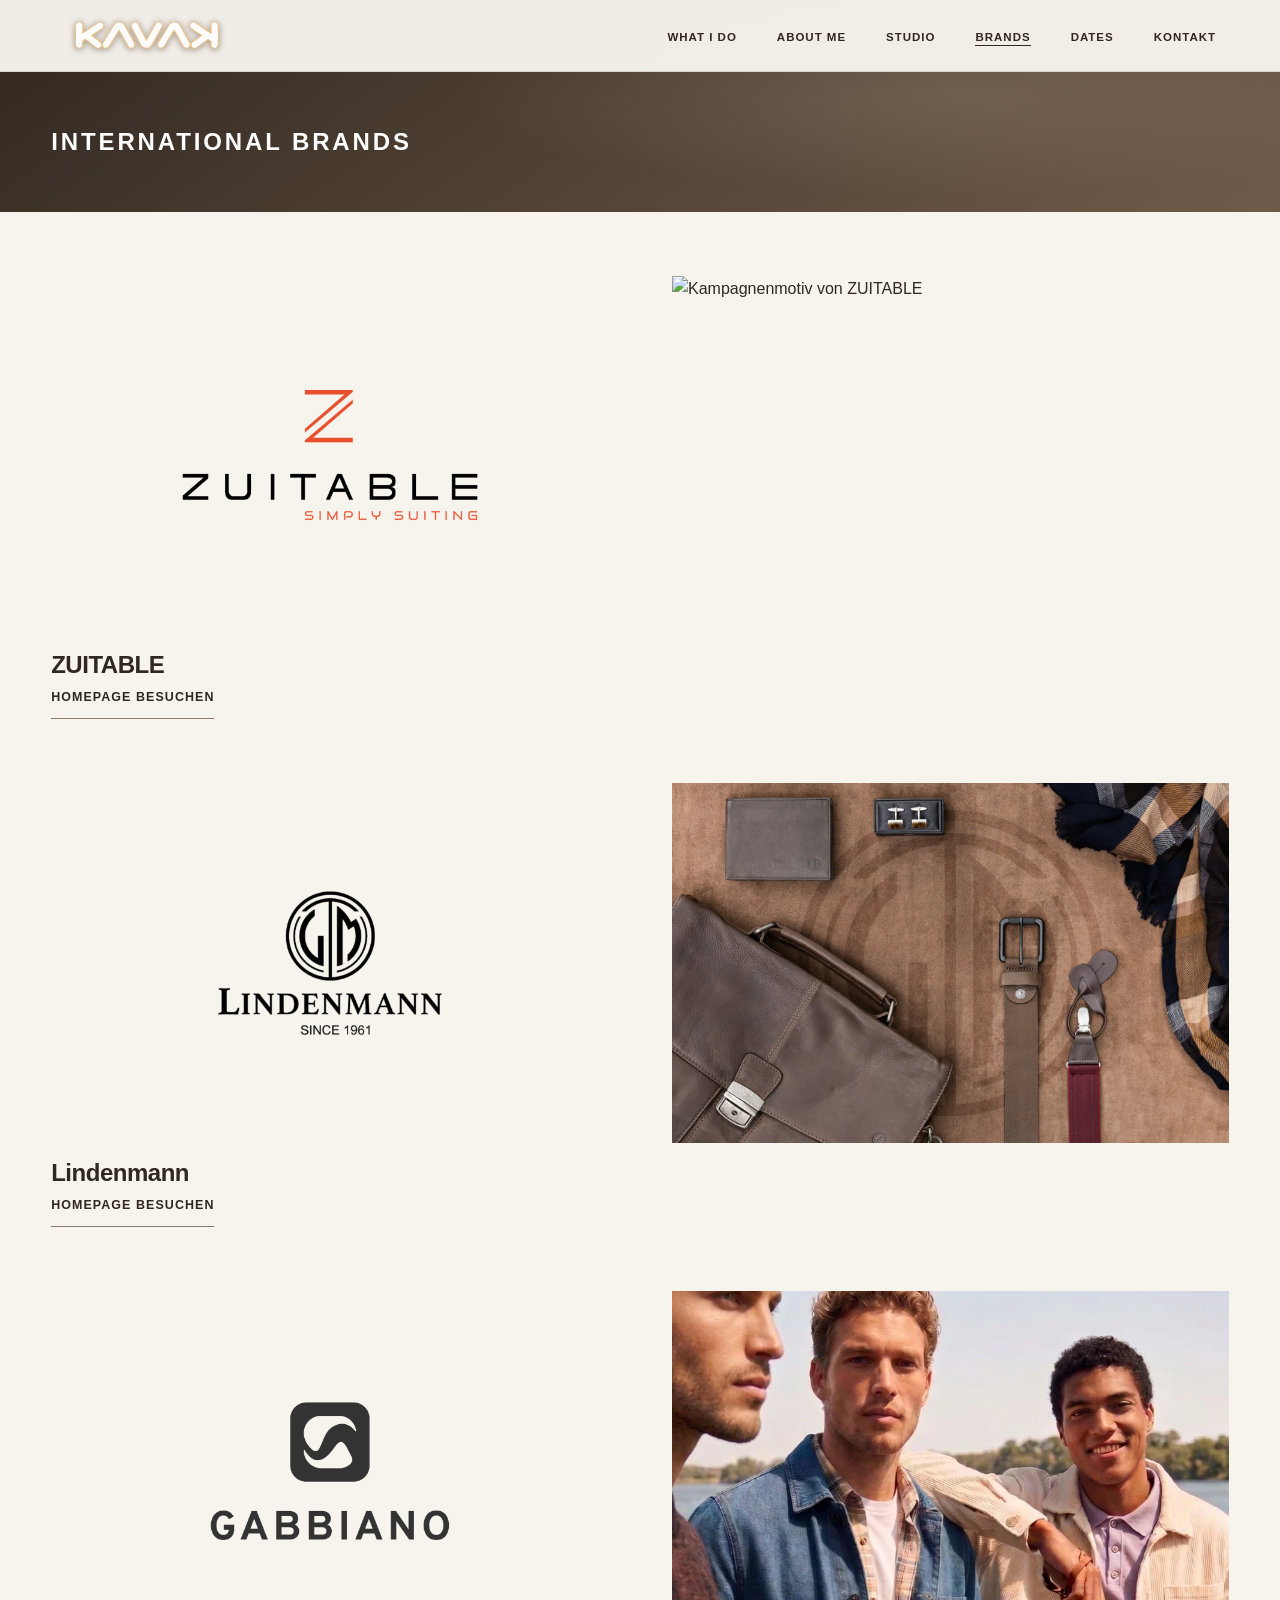
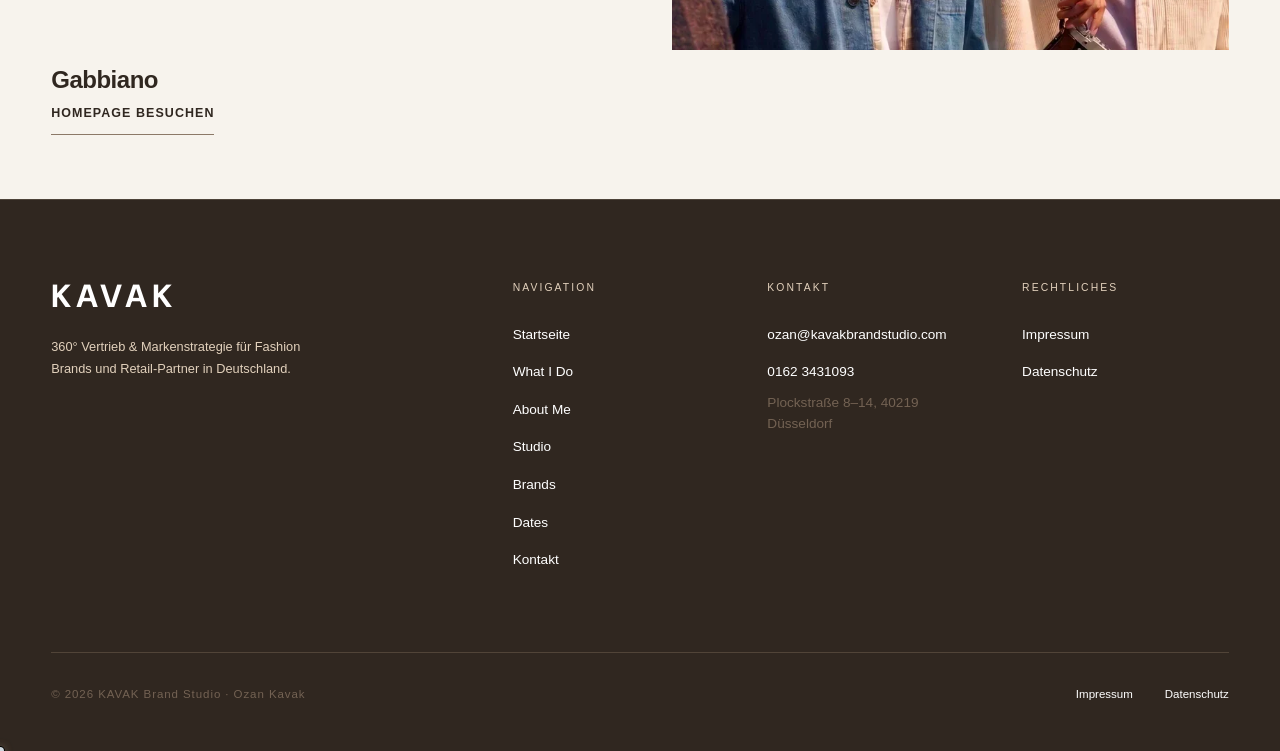
==== commit e4f98e40: "Add Lindenmann and Gabbiano campaign photography" ====
--- a/brands.html
+++ b/brands.html
@@ -10,8 +10,8 @@
     <section class="brands-collection portfolio-collection" aria-label="Markenportfolio">
       <div class="container brand-stories">
         <article class="brand-story" id="zuitable"><div class="brand-story__visual"><img src="assets/images/zuitable-logo.png" alt="ZUITABLE Logo"></div><div class="brand-story__copy"><h2>ZUITABLE</h2><a class="editorial-text-link" href="https://www.zuitable.com" target="_blank" rel="noopener noreferrer">Homepage besuchen </a></div><img class="brand-campaign" src="https://zuitable.de/cdn/shop/files/About-Hero.jpg?v=1786541750&amp;width=2800" alt="Kampagnenmotiv von ZUITABLE" decoding="async"></article>
-        <article class="brand-story" id="lindenmann"><div class="brand-story__visual"><img src="assets/images/lindenmann-logo.png" alt="Lindenmann Logo"></div><div class="brand-story__copy"><h2>Lindenmann</h2><a class="editorial-text-link" href="https://www.lindenmann.com/" target="_blank" rel="noopener noreferrer">Homepage besuchen </a></div></article>
-        <article class="brand-story" id="gabbiano"><div class="brand-story__visual"><img src="assets/images/gabbiano-logo.png" alt="Gabbiano Logo" loading="lazy" decoding="async"></div><div class="brand-story__copy"><h2>Gabbiano</h2><a class="editorial-text-link" href="https://www.gabbianodenim.com/" target="_blank" rel="noopener noreferrer">Homepage besuchen</a></div></article>
+        <article class="brand-story" id="lindenmann"><div class="brand-story__visual"><img src="assets/images/lindenmann-logo.png" alt="Lindenmann Logo"></div><div class="brand-story__copy"><h2>Lindenmann</h2><a class="editorial-text-link" href="https://www.lindenmann.com/" target="_blank" rel="noopener noreferrer">Homepage besuchen </a></div><img class="brand-campaign" src="assets/images/lindenmann-kampagne.webp" alt="Lindenmann-Accessoires mit Ledertasche, Gürtel und Manschettenknöpfen" width="1440" height="960" loading="lazy" decoding="async"></article>
+        <article class="brand-story" id="gabbiano"><div class="brand-story__visual"><img src="assets/images/gabbiano-logo.png" alt="Gabbiano Logo" loading="lazy" decoding="async"></div><div class="brand-story__copy"><h2>Gabbiano</h2><a class="editorial-text-link" href="https://www.gabbianodenim.com/" target="_blank" rel="noopener noreferrer">Homepage besuchen</a></div><img class="brand-campaign" src="assets/images/gabbiano-kampagne.webp" alt="Drei Models in Freizeitlooks von Gabbiano am Wasser" width="800" height="800" loading="lazy" decoding="async"></article>
       </div>
     </section>
   </main>
--- a/style.css
+++ b/style.css
@@ -1363,3 +1363,7 @@
 @media (min-width: 801px) and (max-width: 1050px) {
   .nav__links { gap: 1rem; }
 }
+
+#gabbiano .brand-campaign {
+  object-position: center 24%;
+}
